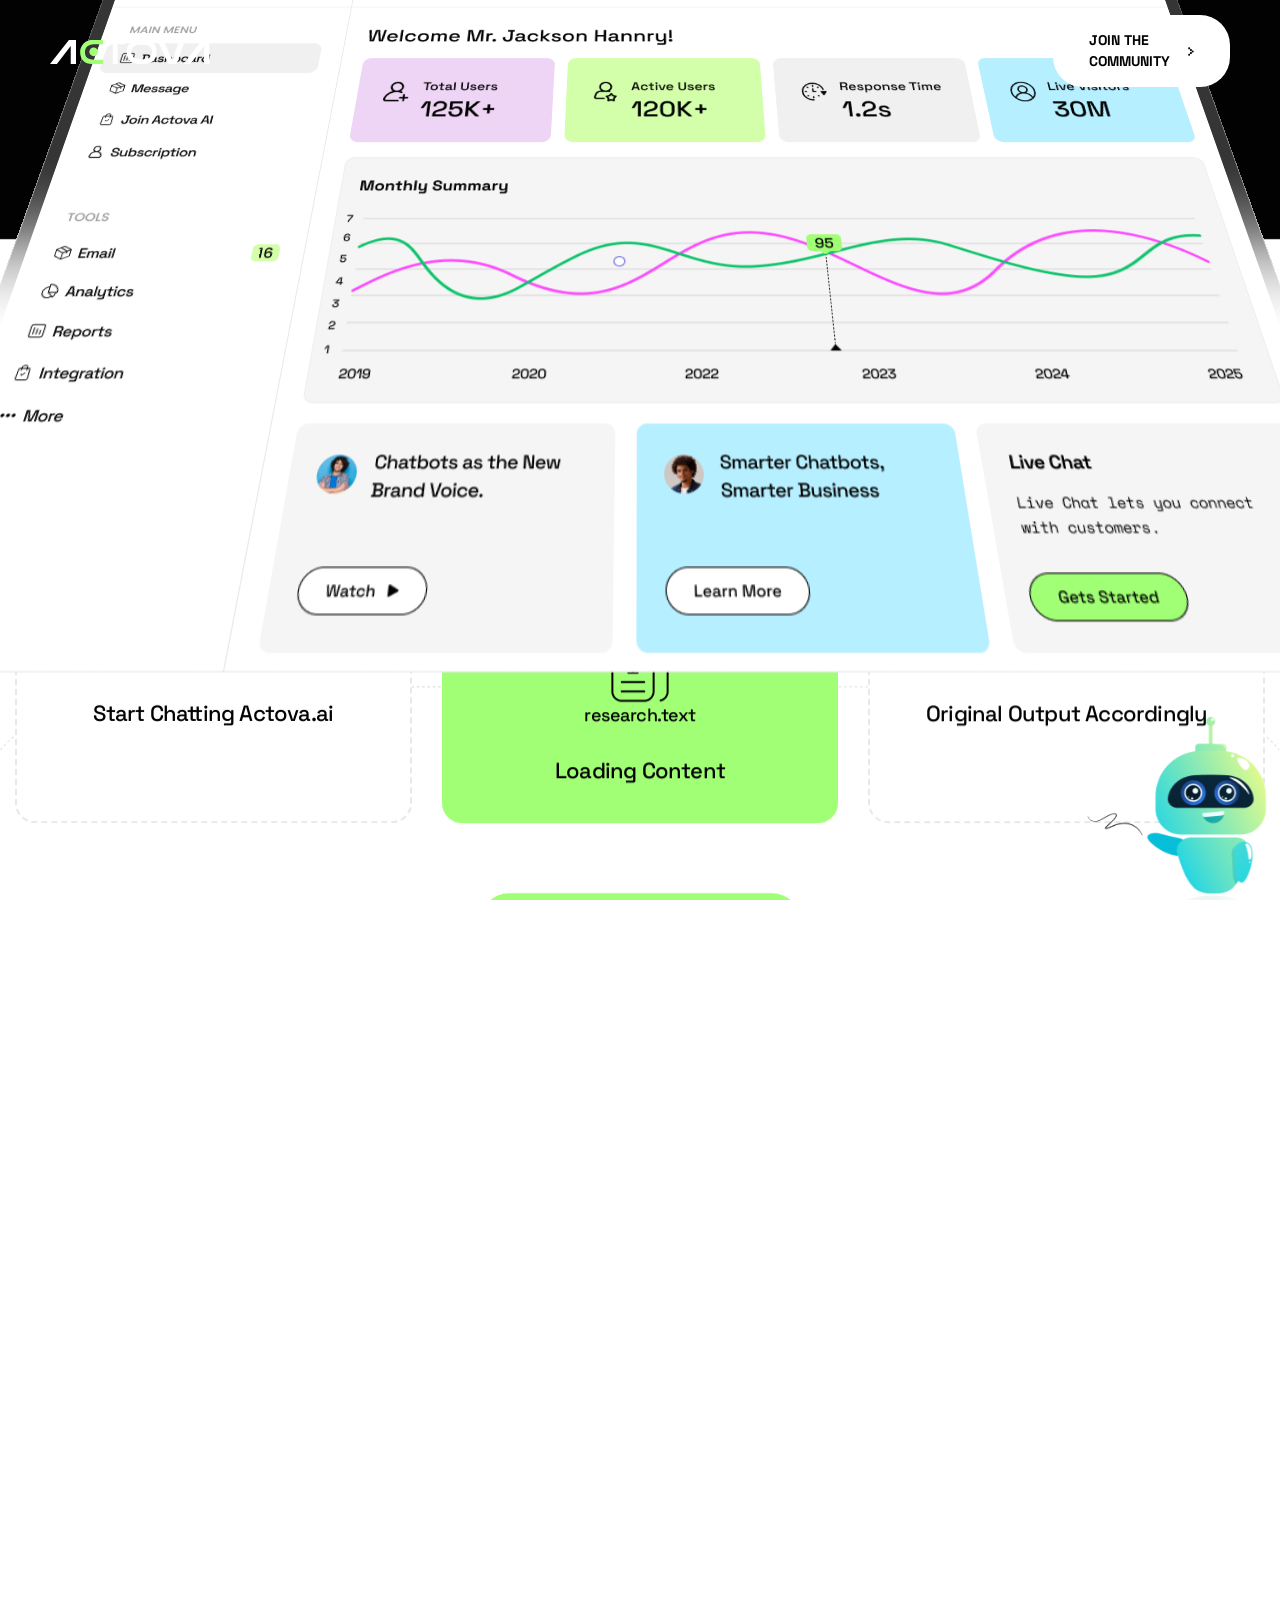
==== index.html @ 1a0d621f "initialize project structure with assets, vendor libraries, and core styling" ====
<!DOCTYPE html>
<html lang="en">

<head>
    <meta charset="UTF-8">
    <meta http-equiv="X-UA-Compatible" content="IE=edge">
    <meta name="viewport" content="width=device-width, initial-scale=1.0">
    <meta name="description" content="actova HTML5 Template">

    <!-- Site Title -->
    <title> Actova - AI Agency & Technology HTML Template </title>

    <!-- Site Favicon -->
    <link rel="shortcut icon" href="assets/images/logo/favicon.png" type="image/x-icon">

    <!-- All CSS Files -->
    <link rel="stylesheet" href="vendor/fontawesome/all.min.css">
    <link rel="stylesheet" href="vendor/bootstrap/bootstrap.min.css">
    <link rel="stylesheet" href="vendor/meanmenu/meanmenu.min.css">
    <link rel="stylesheet" href="vendor/swiper/swiper-bundle.min.css">
    <link rel="stylesheet" href="vendor/magnific-popup/magnific-popup.css">
    <link rel="stylesheet" href="assets/css/actova-cursor.css">
    <link rel="stylesheet" href="assets/css/spacing.css">
    <link rel="stylesheet" href="assets/css/main-style.css">
    <link rel="stylesheet" href="assets/css/style.css">


</head>

<body>



    <!-- Scroll to top -->
    <button id="scroll_top" class="scroll--top">
    <i class="fal fa-arrow-up"></i>
  </button>

    <!-- search start -->
    <div class="tp-search-form">
        <div class="tp-search-form-top d-flex align-items-center">
            <a href="index.html">
        <img src="assets/images/logo/logo.svg" alt="Logo">
      </a>
            <div class="tp-search-close">
                <svg width="16" height="16" viewBox="0 0 12 12" fill="none" xmlns="http://www.w3.org/2000/svg">
          <path d="M11 1L1 11" stroke="currentColor" stroke-width="1.5" stroke-linecap="round" stroke-linejoin="round">
          </path>
          <path d="M1 1L11 11" stroke="currentColor" stroke-width="1.5" stroke-linecap="round" stroke-linejoin="round">
          </path>
        </svg>
            </div>
        </div>
        <form action="#">
            <input type="search" placeholder="Search Anything..." name="s">
            <button type="submit" class="submit"><i class="fa-solid fa-magnifying-glass"></i></button>
        </form>
    </div>

    <!-- start offcanvas area  -->
    <div class="tp-offcanvas__area">
        <div class="tp-offcanvas__wrapper">
            <div class="tp-offcanvas__close">
                <button class="tp-offcanvas__close-btn tp-offcanvas-close-btn">
          <svg width="12" height="12" viewBox="0 0 12 12" fill="none" xmlns="http://www.w3.org/2000/svg">
            <path d="M11 1L1 11" stroke="currentColor" stroke-width="1.5" stroke-linecap="round"
              stroke-linejoin="round"></path>
            <path d="M1 1L11 11" stroke="currentColor" stroke-width="1.5" stroke-linecap="round"
              stroke-linejoin="round"></path>
          </svg>
        </button>
            </div>
            <div class="tp-offcanvas__content">
                <div class="tp-offcanvas__top mb-50 d-flex justify-content-between align-items-center">
                    <div class="tp-offcanvas__logo">
                        <a href="index.html">
              <img src="assets/images/logo/logo.svg" alt="logo">
            </a>
                    </div>
                </div>
                <div class="tp-main-menu-mobile d-xl-none">
                    <nav class="tp-main-menu-content">
                        <ul>
                            <li class="has-dropdown dropdown-opened">
                                <a href="index.html" class=""> Home </a>
                                <ul class="submenu tp-submenu">
                                    <li><a href="index.html"> Ai Agency </a></li>
                                    <li><a href="#"> Neural Networks </a></li>
                                    <li><a href="#"> Ai Startup </a></li>
                                    <li><a href="#"> Ai Solution </a></li>
                                    <li><a href="#"> Ai Chatbot </a></li>
                                    <li><a href="#"> Ai Events </a></li>
                                </ul>
                            </li>
                            <li><a href="#">About</a></li>
                            <li class="has-dropdown"><a href="service.html">Services</a>
                                <ul class="tp-submenu">
                                    <li class="has-dropdown">
                                        <a href="service.html">Service</a>
                                    </li>
                                    <li class="has-dropdown">
                                        <a href="#">Service Details</a>
                                    </li>
                                </ul>
                            </li>
                            <li class="has-dropdown"><a href="#">Pages</a>
                                <ul class="tp-submenu">
                                    <li class="has-dropdown">
                                        <a href="#">Blog</a>
                                    </li>
                                    <li class="has-dropdown">
                                        <a href="#">Blog Details</a>
                                    </li>
                                    <li class="has-dropdown">
                                        <a href="#">Team</a>
                                    </li>
                                    <li class="has-dropdown">
                                        <a href="#">Team Details</a>
                                    </li>
                                    <li class="has-dropdown">
                                        <a href="#">Projects</a>
                                    </li>
                                    <li class="has-dropdown">
                                        <a href="#">Projects Details</a>
                                    </li>
                                    <li class="has-dropdown">
                                        <a href="#">FAQ'S</a>
                                    </li>
                                </ul>
                            </li>
                            <li><a href="contact.html">Contact</a></li>
                        </ul>
                    </nav>
                </div>
                <div class="tp-mobile-menu-pos"></div>
            </div>
        </div>
    </div>
    <div class="body-overlay"></div>
    <!-- start offcanvas end  -->

    <!-- header-top-area-start -->
    <header>
        <div class="tp-header-top-area tp-header__style-5 tp-header__transparent">
            <div class="contianer-fluid">
                <div class="row align-items-center">
                    <div class="col-xl-2 col-lg-2 col-md-6 col-sm-6 col-6">
                        <div class="tp-main__logo">
                            <a href="index.html">
                <img src="assets/images/logo/logo.svg" alt="">
              </a>
                        </div>
                    </div>
                    <div class="col-xl-8 col-lg-10 d-none d-lg-block">
                        <div class="tp-main__menu d-flex justify-content-center">
                            <nav>
                                <ul>
                                    <li class="has-dropdown"><a href="index.html">Home</a>
                                        <div class="tp-submenu submenu has-homemenu">
                                            <div class="row gx-6 row-cols-1 row-cols-md-2 row-cols-lg-5 row-cols-xl-6">
                                                <div class="col homemenu">
                                                    <div class="homemenu-thumb mb-20">
                                                        <a href="index.html">
                              <img src="assets/images/menu/1.png" alt="">
                            </a>
                                                    </div>
                                                    <div class="homemenu-content text-center">
                                                        <h4 class="homemenu-title">
                                                            <a href="index.html"> Ai Agency </a>
                                                        </h4>
                                                    </div>
                                                </div>
                                                <div class="col homemenu">
                                                    <div class="homemenu-thumb mb-20">
                                                        <a href="#">
                              <img src="assets/images/menu/2.png" alt="">
                            </a>
                                                    </div>
                                                    <div class="homemenu-content text-center">
                                                        <h4 class="homemenu-title">
                                                            <a href="#"> Neural Networks </a>
                                                        </h4>
                                                    </div>
                                                </div>
                                                <div class="col homemenu">
                                                    <div class="homemenu-thumb mb-20">
                                                        <a href="#">
                              <img src="assets/images/menu/6.png" alt="">
                            </a>
                                                    </div>
                                                    <div class="homemenu-content text-center">
                                                        <h4 class="homemenu-title">
                                                            <a href="#"> Ai Events </a>
                                                        </h4>
                                                    </div>
                                                </div>
                                                <div class="col homemenu">
                                                    <div class="homemenu-thumb mb-20">
                                                        <a href="#">
                              <img src="assets/images/menu/3.png" alt="">
                            </a>
                                                    </div>
                                                    <div class="homemenu-content text-center">
                                                        <h4 class="homemenu-title">
                                                            <a href="#"> Ai Startup </a>
                                                        </h4>
                                                    </div>
                                                </div>
                                                <div class="col homemenu">
                                                    <div class="homemenu-thumb mb-20">
                                                        <a href="#">
                              <img src="assets/images/menu/4.png" alt="">
                            </a>
                                                    </div>
                                                    <div class="homemenu-content text-center">
                                                        <h4 class="homemenu-title">
                                                            <a href="#"> Ai Solution </a>
                                                        </h4>
                                                    </div>
                                                </div>
                                                <div class="col homemenu">
                                                    <div class="homemenu-thumb mb-20">
                                                        <a href="#">
                              <img src="assets/images/menu/5.png" alt="">
                            </a>
                                                    </div>
                                                    <div class="homemenu-content text-center">
                                                        <h4 class="homemenu-title">
                                                            <a href="#"> Ai Chatbot </a>
                                                        </h4>
                                                    </div>
                                                </div>
                                            </div>
                                        </div>
                                    </li>
                                    <li><a href="#">About</a></li>
                                    <li class="has-dropdown"><a href="service.html">Services</a>
                                        <ul class="tp-submenu">
                                            <li class="has-dropdown">
                                                <a href="service.html">Service</a>
                                            </li>
                                            <li class="has-dropdown">
                                                <a href="#">Service Details</a>
                                            </li>
                                        </ul>
                                    </li>
                                    <li class="has-dropdown"><a href="#">Pages</a>
                                        <ul class="tp-submenu">
                                            <li class="has-dropdown">
                                                <a href="#">Blog</a>
                                            </li>
                                            <li class="has-dropdown">
                                                <a href="#">Blog Details</a>
                                            </li>
                                            <li class="has-dropdown">
                                                <a href="#">Team</a>
                                            </li>
                                            <li class="has-dropdown">
                                                <a href="#">Team Details</a>
                                            </li>
                                            <li class="has-dropdown">
                                                <a href="#">Projects</a>
                                            </li>
                                            <li class="has-dropdown">
                                                <a href="#">Projects Details</a>
                                            </li>
                                            <li class="has-dropdown">
                                                <a href="#">FAQ'S</a>
                                            </li>
                                        </ul>
                                    </li>
                                    <li><a href="contact.html">Contact</a></li>
                                </ul>
                            </nav>
                        </div>
                    </div>
                    <div class="col-xl-2 col-lg-2 col-md-6 col-sm-6 col-6  d-none d-xl-block">
                        <div class="tp-header__right d-flex justify-content-end">
                            <div class="tp-header__action">
                                <ul>
                                    <li>
                                        <div class="tp-header-btn">
                                            <a href="contact.html" class="actova-btn-secondary">
                        Join the Community
                        <svg width="9" height="13" viewBox="0 0 9 13" xmlns="http://www.w3.org/2000/svg">
                          <path
                            d="M7.18965 4.93104C6.32449 4.93104 5.62069 5.63484 5.62069 6.5C5.62069 7.36516 6.32449 8.06896 7.18965 8.06896C8.05481 8.06896 8.75861 7.36516 8.75861 6.5C8.75861 5.63484 8.05481 4.93104 7.18965 4.93104ZM4.5 5.60346C5.36516 5.60346 6.06896 4.89965 6.06896 4.03449C6.06896 3.16933 5.36516 2.46553 4.5 2.46553C3.63484 2.46553 2.93103 3.16933 2.93103 4.03449C2.93103 4.89965 3.63484 5.60346 4.5 5.60346ZM1.81034 3.13793C2.6755 3.13793 3.3793 2.43412 3.3793 1.56896C3.3793 0.703803 2.6755 0 1.81034 0C0.945181 0 0.241379 0.703803 0.241379 1.56896C0.241379 2.43412 0.945181 3.13793 1.81034 3.13793ZM4.5 7.39654C3.63484 7.39654 2.93103 8.10035 2.93103 8.96551C2.93103 9.83067 3.63484 10.5345 4.5 10.5345C5.36516 10.5345 6.06896 9.83067 6.06896 8.96551C6.06896 8.10035 5.36516 7.39654 4.5 7.39654ZM1.81034 9.86207C0.945181 9.86207 0.241379 10.5659 0.241379 11.431C0.241379 12.2962 0.945181 13 1.81034 13C2.6755 13 3.3793 12.2962 3.3793 11.431C3.3793 10.5659 2.6755 9.86207 1.81034 9.86207Z" />
                        </svg>
                      </a>
                                        </div>
                                    </li>
                                </ul>
                            </div>
                        </div>
                    </div>
                    <div class="col-xl-2 col-lg-2 col-md-6 col-sm-6 col-6 d-lg-none">
                        <div class="tp-header__right d-flex justify-content-end">
                            <div class="tp-header__action">
                                <ul>
                                    <li>
                                        <button class="tp-header__burs-btn tp-offcanvas-open-btn">
                      <svg width="28" height="26" viewBox="0 0 28 26" fill="none" xmlns="http://www.w3.org/2000/svg">
                        <ellipse cx="2.39023" cy="2.39022" rx="2.39023" ry="2.39022" fill="white" />
                        <ellipse cx="13.9137" cy="2.39022" rx="2.39023" ry="2.39022" fill="white" fill-opacity="0.7" />
                        <ellipse cx="25.441" cy="2.39022" rx="2.39023" ry="2.39022" fill="white" fill-opacity="0.7" />
                        <ellipse cx="2.39023" cy="12.6339" rx="2.39023" ry="2.39022" fill="white" fill-opacity="0.7" />
                        <ellipse cx="13.9137" cy="12.6349" rx="2.39023" ry="2.39022" fill="white" />
                        <ellipse cx="25.441" cy="12.6349" rx="2.39023" ry="2.39022" fill="white" fill-opacity="0.7" />
                        <ellipse cx="2.39023" cy="23.0484" rx="2.39023" ry="2.39022" fill="white" fill-opacity="0.7" />
                        <ellipse cx="13.9996" cy="23.0484" rx="2.39023" ry="2.39022" fill="white" fill-opacity="0.7" />
                        <ellipse cx="25.609" cy="23.0484" rx="2.39023" ry="2.39022" fill="white" />
                      </svg>
                    </button>
                                    </li>
                                </ul>
                            </div>
                        </div>
                    </div>
                </div>
            </div>
        </div>
    </header>
    <!-- header-top-area-end -->

    <div id="smooth-wrapper">
        <div id="smooth-content">

            <!-- Hero area start -->
            <section class="tp-hero5-area">
                <div class="container">
                    <div class="tp-hero5-content">
                        <div class="subtitle"><span>New</span> Talk Smart. Grow Fast</div>
                        <h1 class="title elastic-anim"> Smarter Ai <br> <span> Chatbot </span> Solution </h1>
                        <form action="#">
                            <input type="text" name="search" placeholder="Enter Email Address">
                            <button type="submit" class="submit">Get’s Started
                <svg width="9" height="13" viewBox="0 0 9 13" xmlns="http://www.w3.org/2000/svg">
                  <path
                    d="M6.94827 4.93104C6.08311 4.93104 5.37931 5.63484 5.37931 6.5C5.37931 7.36516 6.08311 8.06896 6.94827 8.06896C7.81343 8.06896 8.51723 7.36516 8.51723 6.5C8.51723 5.63484 7.81343 4.93104 6.94827 4.93104ZM4.25862 5.60346C5.12378 5.60346 5.82758 4.89965 5.82758 4.03449C5.82758 3.16933 5.12378 2.46553 4.25862 2.46553C3.39346 2.46553 2.68965 3.16933 2.68965 4.03449C2.68965 4.89965 3.39346 5.60346 4.25862 5.60346ZM1.56896 3.13793C2.43412 3.13793 3.13793 2.43412 3.13793 1.56896C3.13793 0.703803 2.43412 0 1.56896 0C0.703803 0 0 0.703803 0 1.56896C0 2.43412 0.703803 3.13793 1.56896 3.13793ZM4.25862 7.39654C3.39346 7.39654 2.68965 8.10035 2.68965 8.96551C2.68965 9.83067 3.39346 10.5345 4.25862 10.5345C5.12378 10.5345 5.82758 9.83067 5.82758 8.96551C5.82758 8.10035 5.12378 7.39654 4.25862 7.39654ZM1.56896 9.86207C0.703803 9.86207 0 10.5659 0 11.431C0 12.2962 0.703803 13 1.56896 13C2.43412 13 3.13793 12.2962 3.13793 11.431C3.13793 10.5659 2.43412 9.86207 1.56896 9.86207Z" />
                </svg>
              </button>
                            <span class="mover-wrap">
                <span class="border-move"></span>
                            </span>
                        </form>
                        <ul>
                            <li> <span><i class="fal fa-check"></i></span> 14 days Free Trial</li>
                            <li> <span><i class="fal fa-check"></i></span> No credit card required</li>
                        </ul>
                    </div>
                    <div class="hero5-img">
                        <img src="assets/images/home-5/hero-bg.png" alt="Image">
                    </div>
                </div>
                <div class="hero5-bg">
                    <img src="assets/images/home-5/color-blur.svg" alt="">
                </div>
            </section>
            <!-- Hero area end -->


            <!-- Chat area -->
            <section class="tp-chat-area">
                <div class="container">
                    <div class="tp-chat-title-wrap">
                        <h2 class="sec-title-3 elastic-anim">
                            <span> Chat with Actova </span>
                        </h2>
                    </div>
                    <div class="tp-chat-list">
                        <div class="tp-chat-item">
                            <a href="#">
                <img src="assets/images/home-5/chat-icon.png" alt="Icon">
                <p class="text">actova.ai</p>
                <h3 class="title">Start Chatting Actova.ai</h3>
              </a>
                        </div>
                        <div class="tp-chat-item">
                            <a href="#" class="chatgpt-btn">
                <img src="assets/images/home-5/chat-icon-2.png" alt=""> Powered by ChatGPT 5.0 Intellegnce
                <span class="mover-wrap">
                  <span class="border-move"></span>
                </span>
              </a>
                            <div class="content">
                                <img src="assets/images/home-5/chat-icon-3.png" alt="Icon">
                                <p class="text">research.text</p>
                                <h3 class="title">Loading Content</h3>
                            </div>
                        </div>
                        <div class="tp-chat-item">
                            <a href="#">
                <img src="assets/images/home-5/chat-icon-4.png" alt="Icon">
                <p>actova.ai</p>
                <h3 class="title">Original Output Accordingly </h3>
              </a>
                        </div>
                    </div>
                    <div class="tp-chat-btn-wrap">
                        <a href="#" class="actova-btn-primary">Try Free – No Credit Card Needed!</a>
                    </div>
                </div>
                <img src="assets/images/home-5/chat-bot.png" alt="Chat Bot" class="chat-bot" data-speed="0.9">
                <svg viewBox="0 0 1922 193" fill="none" xmlns="http://www.w3.org/2000/svg" id="move_anim">
          <!-- Top path - left top to first rectangle end -->
          <path id="topPath" d="M0.824 2.168 
                C22.658 34.001 116.224 97.568 315.824 97.168 
                H703.824 C706.586 97.168 708.824 94.929 708.824 92.168 
                V57.168 C708.824 54.407 711.063 52.168 713.824 52.168 
                H743.824 C746.586 52.168 748.824 54.407 748.824 57.168 
                V92.168 C748.824 94.929 751.063 97.168 753.824 97.168 
                H1166.82" stroke="#E8E8E8" stroke-width="2" stroke-dasharray="4 4" fill="none" />

          <!-- Bottom path - also curves up from bottom -->
          <path id="bottomPath" d="M0.824 192.168 
                C22.658 160.335 116.224 96.768 315.824 97.168 
                H703.824 C706.586 97.168 708.824 94.929 708.824 92.168 
                V57.168 C708.824 54.407 711.063 52.168 713.824 52.168 
                H743.824 C746.586 52.168 748.824 54.407 748.824 57.168 
                V92.168 C748.824 94.929 751.063 97.168 753.824 97.168 
                H1166.82" stroke="#E8E8E8" stroke-width="2" stroke-dasharray="4 4" fill="none" />

          <!-- Common merge path - where both dots travel together -->
          <path id="mergePath" d="M1166.82 97.168 
                C1169.59 97.168 1171.82 99.407 1171.82 102.168 
                V137.168 H1206.82 C1209.59 137.168 1211.82 134.929 1211.82 132.168 
                V97.168 H1604.82" stroke="#E8E8E8" stroke-width="2" stroke-dasharray="4 4" fill="none" />

          <!-- Top right path -->
          <path id="topRightPath" d="M1604.82 97.168 C1679.82 98.668 1848.02 81.468 1920.82 0.668" stroke="#E8E8E8"
            stroke-width="2" stroke-dasharray="4 4" fill="none" />

          <!-- Bottom right path -->
          <path id="bottomRightPath" d="M1604.82 97.168 C1805.22 97.168 1898.99 160.501 1920.82 192.168"
            stroke="#E8E8E8" stroke-width="2" stroke-dasharray="4 4" fill="none" />

          <!-- Moving dots -->
          <circle id="dotTop" r="6" fill="#A1FF75" />
          <circle id="dotBottom" r="6" fill="#A1FF75" />
        </svg>
            </section>
            <!-- Chat area -->


            <!-- Text slider start -->
            <div class="tp--marquee-text-style-2 pb-110 pt-130">
                <div class="tp--marquee-text-area">
                    <div class="tp--marquee-text-inner inner-2" aria-hidden="true">
                        <div class="tp--marquee-text-2">Help desk</div>
                        <div class="tp--marquee-text-2">Voice generator</div>
                        <div class="tp--marquee-text-2">Landing page</div>
                        <div class="tp--marquee-text-2">SEO Content</div>
                        <div class="tp--marquee-text-2">Virtual assistant</div>
                        <div class="tp--marquee-text-2">Text.ai</div>
                        <div class="tp--marquee-text-2">Image generator</div>
                        <div class="tp--marquee-text-2">Voice generator</div>
                        <div class="tp--marquee-text-2">Landing page</div>
                        <div class="tp--marquee-text-2">SEO Content</div>
                        <div class="tp--marquee-text-2">Virtual assistant</div>
                        <div class="tp--marquee-text-2">Text.ai</div>
                    </div>
                </div>
            </div>
            <!-- Text slider end -->


            <!-- Feature section -->
            <div class="tp-feature5-area">
                <div class="tp-container-1715">
                    <div class="tp-feature5-top">
                        <div class="sub-title-3"><span>Features</span> Actova Powerful Analytics</div>
                        <h2 class="sec-title-2 elastic-anim">Value Proposition</h2>
                        <p>Actova chatbot helps businesses deliver instant answering customer questions to boosting sales & engagement.
                        </p>
                    </div>
                    <div class="tp-feature5-list">
                        <div class="tp-feature5-item" style="background-image: url(assets/images/home-5/feature-bg.png);">
                            <h2 class="title">Insightful Analytics</h2>
                            <p>Gain clear insights into customer interactions with real-time analytics — track performance, measure satisfaction.
                            </p>
                            <img src="assets/images/home-5/feature-1.png" alt="Image" class="img">
                            <img src="assets/images/home-5/feature-shape.png" alt="Image" class="shape-img">
                        </div>
                        <div class="tp-feature5-item" style="background-image: url(assets/images/home-5/feature-bg-2.png);">
                            <h2 class="title">AI Automation Support.</h2>
                            <p>Automate repetitive tasks and customer queries with AI-powered support — reducing response time, cutting costs, and customers support 24/7.</p>
                            <img src="assets/images/home-5/feature-2.png" alt="Image" class="img">
                        </div>
                    </div>
                    <div class="tp-feature5-list-2">
                        <div class="tp-feature5-item-2">
                            <img src="assets/images/home-5/feature-icon.png" alt="Icon">
                            <h3 class="title">Seamless Integrations</h3>
                            <p>Deliver instant assistance, with AI-powered automation that keeps your business available 24/7.</p>
                            <a href="#" class="actova-btn-primary">
                Learn More
                <svg width="9" height="13" viewBox="0 0 9 13" xmlns="http://www.w3.org/2000/svg">
                  <path
                    d="M7.18965 4.93104C6.32449 4.93104 5.62069 5.63484 5.62069 6.5C5.62069 7.36516 6.32449 8.06896 7.18965 8.06896C8.05481 8.06896 8.75861 7.36516 8.75861 6.5C8.75861 5.63484 8.05481 4.93104 7.18965 4.93104ZM4.5 5.60346C5.36516 5.60346 6.06896 4.89965 6.06896 4.03449C6.06896 3.16933 5.36516 2.46553 4.5 2.46553C3.63484 2.46553 2.93103 3.16933 2.93103 4.03449C2.93103 4.89965 3.63484 5.60346 4.5 5.60346ZM1.81034 3.13793C2.6755 3.13793 3.3793 2.43412 3.3793 1.56896C3.3793 0.703803 2.6755 0 1.81034 0C0.945181 0 0.241379 0.703803 0.241379 1.56896C0.241379 2.43412 0.945181 3.13793 1.81034 3.13793ZM4.5 7.39654C3.63484 7.39654 2.93103 8.10035 2.93103 8.96551C2.93103 9.83067 3.63484 10.5345 4.5 10.5345C5.36516 10.5345 6.06896 9.83067 6.06896 8.96551C6.06896 8.10035 5.36516 7.39654 4.5 7.39654ZM1.81034 9.86207C0.945181 9.86207 0.241379 10.5659 0.241379 11.431C0.241379 12.2962 0.945181 13 1.81034 13C2.6755 13 3.3793 12.2962 3.3793 11.431C3.3793 10.5659 2.6755 9.86207 1.81034 9.86207Z">
                  </path>
                </svg>
              </a>
                        </div>
                        <div class="tp-feature5-item-2">
                            <img src="assets/images/home-5/feature-icon2.png" alt="Icon">
                            <h3 class="title">Multilingual Support</h3>
                            <p>Break language barriers with AI-powered multilingual support — chat seamlessly in 50+ languages.</p>
                            <a href="#" class="actova-btn-primary">
                Learn More
                <svg width="9" height="13" viewBox="0 0 9 13" xmlns="http://www.w3.org/2000/svg">
                  <path
                    d="M7.18965 4.93104C6.32449 4.93104 5.62069 5.63484 5.62069 6.5C5.62069 7.36516 6.32449 8.06896 7.18965 8.06896C8.05481 8.06896 8.75861 7.36516 8.75861 6.5C8.75861 5.63484 8.05481 4.93104 7.18965 4.93104ZM4.5 5.60346C5.36516 5.60346 6.06896 4.89965 6.06896 4.03449C6.06896 3.16933 5.36516 2.46553 4.5 2.46553C3.63484 2.46553 2.93103 3.16933 2.93103 4.03449C2.93103 4.89965 3.63484 5.60346 4.5 5.60346ZM1.81034 3.13793C2.6755 3.13793 3.3793 2.43412 3.3793 1.56896C3.3793 0.703803 2.6755 0 1.81034 0C0.945181 0 0.241379 0.703803 0.241379 1.56896C0.241379 2.43412 0.945181 3.13793 1.81034 3.13793ZM4.5 7.39654C3.63484 7.39654 2.93103 8.10035 2.93103 8.96551C2.93103 9.83067 3.63484 10.5345 4.5 10.5345C5.36516 10.5345 6.06896 9.83067 6.06896 8.96551C6.06896 8.10035 5.36516 7.39654 4.5 7.39654ZM1.81034 9.86207C0.945181 9.86207 0.241379 10.5659 0.241379 11.431C0.241379 12.2962 0.945181 13 1.81034 13C2.6755 13 3.3793 12.2962 3.3793 11.431C3.3793 10.5659 2.6755 9.86207 1.81034 9.86207Z">
                  </path>
                </svg>
              </a>
                        </div>
                        <div class="tp-feature5-item-2">
                            <img src="assets/images/home-5/feature-icon3.png" alt="Icon">
                            <h3 class="title">24/7 Auto Support</h3>
                            <p>Deliver instant assistance, with AI-powered automation that keeps your business available 24/7.</p>
                            <a href="#" class="actova-btn-primary">
                Learn More
                <svg width="9" height="13" viewBox="0 0 9 13" xmlns="http://www.w3.org/2000/svg">
                  <path
                    d="M7.18965 4.93104C6.32449 4.93104 5.62069 5.63484 5.62069 6.5C5.62069 7.36516 6.32449 8.06896 7.18965 8.06896C8.05481 8.06896 8.75861 7.36516 8.75861 6.5C8.75861 5.63484 8.05481 4.93104 7.18965 4.93104ZM4.5 5.60346C5.36516 5.60346 6.06896 4.89965 6.06896 4.03449C6.06896 3.16933 5.36516 2.46553 4.5 2.46553C3.63484 2.46553 2.93103 3.16933 2.93103 4.03449C2.93103 4.89965 3.63484 5.60346 4.5 5.60346ZM1.81034 3.13793C2.6755 3.13793 3.3793 2.43412 3.3793 1.56896C3.3793 0.703803 2.6755 0 1.81034 0C0.945181 0 0.241379 0.703803 0.241379 1.56896C0.241379 2.43412 0.945181 3.13793 1.81034 3.13793ZM4.5 7.39654C3.63484 7.39654 2.93103 8.10035 2.93103 8.96551C2.93103 9.83067 3.63484 10.5345 4.5 10.5345C5.36516 10.5345 6.06896 9.83067 6.06896 8.96551C6.06896 8.10035 5.36516 7.39654 4.5 7.39654ZM1.81034 9.86207C0.945181 9.86207 0.241379 10.5659 0.241379 11.431C0.241379 12.2962 0.945181 13 1.81034 13C2.6755 13 3.3793 12.2962 3.3793 11.431C3.3793 10.5659 2.6755 9.86207 1.81034 9.86207Z">
                  </path>
                </svg>
              </a>
                        </div>
                    </div>
                </div>
            </div>
            <!-- Feature section -->


            <!-- Power area -->
            <section class="tp-power-area pt-120">
                <div class="container">
                    <div class="tp-power-title-wrap">
                        <h2 class="sub-title-3"><span>Actova</span> Actova AI Powered</h2>
                        <h2 class="sec-title-2 elastic-anim">Smarter Conversations. Faster Results.</h2>
                    </div>
                    <div class="tp-power-wrapper">
                        <div class="tp-power-img">
                            <img src="assets/images/home-5/power-db.png" alt="Image" class="db-img" data-speed="0.95">

                            <div class="img-wrapper">
                                <img src="assets/images/home-5/power-img.png" alt="Image" class="main-img">
                                <img src="assets/images/home-5/power-shape.png" alt="Image" class="shape-img">
                                <img src="assets/images/home-5/power-shape2.png" alt="Image" class="shape-img2" data-lag="0.05">
                                <img src="assets/images/home-5/power-text.png" alt="Image" class="shape-text">
                            </div>
                        </div>
                        <div class="tp-power-content">
                            <p class="text">“ We are a next-generation AI solutions company dedicated to helping businesses scale smarter. ”</p>
                            <p>We design AI-driven tools that reduce support costs, boost engagement, and unlock new growth opportunities. From startups to enterprises.</p>
                            <ul>
                                <li><span><i class="fal fa-check"></i></span> Custom AI Solutions</li>
                                <li><span><i class="fal fa-check"></i></span> Neural Intelligence at Core</li>
                                <li><span><i class="fal fa-check"></i></span> Human-Like Interaction</li>
                                <li><span><i class="fal fa-check"></i></span> Data-First Security</li>
                            </ul>
                            <a href="#" class="actova-btn-primary">
                Get’s Started
                <svg width="9" height="13" viewBox="0 0 9 13" xmlns="http://www.w3.org/2000/svg">
                  <path
                    d="M7.18965 4.93104C6.32449 4.93104 5.62069 5.63484 5.62069 6.5C5.62069 7.36516 6.32449 8.06896 7.18965 8.06896C8.05481 8.06896 8.75861 7.36516 8.75861 6.5C8.75861 5.63484 8.05481 4.93104 7.18965 4.93104ZM4.5 5.60346C5.36516 5.60346 6.06896 4.89965 6.06896 4.03449C6.06896 3.16933 5.36516 2.46553 4.5 2.46553C3.63484 2.46553 2.93103 3.16933 2.93103 4.03449C2.93103 4.89965 3.63484 5.60346 4.5 5.60346ZM1.81034 3.13793C2.6755 3.13793 3.3793 2.43412 3.3793 1.56896C3.3793 0.703803 2.6755 0 1.81034 0C0.945181 0 0.241379 0.703803 0.241379 1.56896C0.241379 2.43412 0.945181 3.13793 1.81034 3.13793ZM4.5 7.39654C3.63484 7.39654 2.93103 8.10035 2.93103 8.96551C2.93103 9.83067 3.63484 10.5345 4.5 10.5345C5.36516 10.5345 6.06896 9.83067 6.06896 8.96551C6.06896 8.10035 5.36516 7.39654 4.5 7.39654ZM1.81034 9.86207C0.945181 9.86207 0.241379 10.5659 0.241379 11.431C0.241379 12.2962 0.945181 13 1.81034 13C2.6755 13 3.3793 12.2962 3.3793 11.431C3.3793 10.5659 2.6755 9.86207 1.81034 9.86207Z">
                  </path>
                </svg>
              </a>
                        </div>
                    </div>
                    <div class="text-wrapper">
                        <p>Let’s Create Something Intelligent Together! <a href="#">Get’s Started Now
                <span class="icon">
                  <svg width="13" height="13" viewBox="0 0 13 13" xmlns="http://www.w3.org/2000/svg">
                    <path
                      d="M9.18948 4.93104C8.32432 4.93104 7.62052 5.63484 7.62052 6.5C7.62052 7.36516 8.32432 8.06896 9.18948 8.06896C10.0546 8.06896 10.7584 7.36516 10.7584 6.5C10.7584 5.63484 10.0546 4.93104 9.18948 4.93104ZM6.49983 5.60346C7.36499 5.60346 8.06879 4.89965 8.06879 4.03449C8.06879 3.16933 7.36499 2.46553 6.49983 2.46553C5.63467 2.46553 4.93087 3.16933 4.93087 4.03449C4.93087 4.89965 5.63467 5.60346 6.49983 5.60346ZM3.81017 3.13793C4.67533 3.13793 5.37914 2.43412 5.37914 1.56896C5.37914 0.703803 4.67533 0 3.81017 0C2.94501 0 2.24121 0.703803 2.24121 1.56896C2.24121 2.43412 2.94501 3.13793 3.81017 3.13793ZM6.49983 7.39654C5.63467 7.39654 4.93087 8.10035 4.93087 8.96551C4.93087 9.83067 5.63467 10.5345 6.49983 10.5345C7.36499 10.5345 8.06879 9.83067 8.06879 8.96551C8.06879 8.10035 7.36499 7.39654 6.49983 7.39654ZM3.81017 9.86207C2.94501 9.86207 2.24121 10.5659 2.24121 11.431C2.24121 12.2962 2.94501 13 3.81017 13C4.67533 13 5.37914 12.2962 5.37914 11.431C5.37914 10.5659 4.67533 9.86207 3.81017 9.86207Z">
                    </path>
                  </svg>
                </span>
              </a></p>
                    </div>
                </div>
            </section>
            <!-- Power area -->


            <!-- Testimonial area start -->
            <section class="tp-testimonial-area-3 esf tp-testimonial-area-5 pb-100">
                <div class="tp-testimonial-inner-3">
                    <div class="title-wrap">
                        <h2 class="sub-title-3"><span>Actova</span> Customer Stories</h2>
                        <h2 class="sec-title-2 elastic-anim">Voices of Our Users</h2>
                    </div>
                    <div class="tp-testimonial-wrapper">
                        <div class="swiper tp-testimonial5-active">
                            <div class="swiper-wrapper">
                                <div class="swiper-slide">
                                    <div class="tp-testimonial-slide-3">
                                        <div class="content">
                                            <div class="reason">Premium Chatbot</div>
                                            <p>The AI chatbot reduced our support <span>response time by 70%.</span> Customers get instant answers.
                                            </p>
                                        </div>
                                        <div class="author-wrap">
                                            <div class="author-img">
                                                <img src="assets/images/testimonial/test-auth-1.png" alt="Author Image">
                                            </div>
                                            <div class="author-info">
                                                <h4 class="name">Jason Roy</h4>
                                                <h4 class="designation">Director of Gentech</h4>
                                            </div>
                                        </div>
                                    </div>
                                </div>
                                <div class="swiper-slide">
                                    <div class="tp-testimonial-slide-3">
                                        <div class="content">
                                            <div class="reason">Flexible Chatting </div>
                                            <p>“Setup was effortless — <span>no coding needed.</span> We went live in less than a day.”</p>
                                        </div>
                                        <div class="author-wrap">
                                            <div class="author-img">
                                                <img src="assets/images/testimonial/test-auth-2.png" alt="Author Image">
                                            </div>
                                            <div class="author-info">
                                                <h4 class="name">Arjun Mehta</h4>
                                                <h4 class="designation">CTO, CredScope</h4>
                                            </div>
                                        </div>
                                    </div>
                                </div>
                                <div class="swiper-slide">
                                    <div class="tp-testimonial-slide-3">
                                        <div class="content">
                                            <div class="reason">Premium Chatbot</div>
                                            <p>“We integrated the chatbot with WhatsApp and it transformed our e-commerce store. Sales grew by
                                                <span>25% in just two months.”</span>
                                            </p>
                                        </div>
                                        <div class="author-wrap">
                                            <div class="author-img">
                                                <img src="assets/images/testimonial/test-auth-3.png" alt="Author Image">
                                            </div>
                                            <div class="author-info">
                                                <h4 class="name">Michael Zheng</h4>
                                                <h4 class="designation">Product Lead, Insight AI</h4>
                                            </div>
                                        </div>
                                    </div>
                                </div>
                                <div class="swiper-slide">
                                    <div class="tp-testimonial-slide-3">
                                        <div class="content">
                                            <div class="reason">Premium Chatbot</div>
                                            <p>“Our startup saved nearly <span>40% on support costs</span> after switching to this chatbot.”
                                            </p>
                                        </div>
                                        <div class="author-wrap">
                                            <div class="author-img">
                                                <img src="assets/images/testimonial/test-auth-4.png" alt="Author Image">
                                            </div>
                                            <div class="author-info">
                                                <h4 class="name">Jason Roy</h4>
                                                <h4 class="designation">Director of Gentech</h4>
                                            </div>
                                        </div>
                                    </div>
                                </div>
                            </div>

                            <div class="tp-testimonial-footer-3">
                                <div class="tp-testimonial-ratings">
                                    <div class="rating-logo">
                                        <img src="assets/images/testimonial/logo-2.png" alt="Brand Logo">
                                    </div>
                                    <div class="ratings">
                                        <a href="#"><img src="assets/images/testimonial/ratings.png" alt="Ratings"></a>
                                        <p>5.0 Rating, 24 Reviews</p>
                                    </div>
                                </div>
                                <div class="tp-testimonial-navigation">
                                    <div class="tp-tsm-prev">
                                        <svg width="12" height="16" viewBox="0 0 12 16" xmlns="http://www.w3.org/2000/svg">
                      <path
                        d="M2.68961 6.06897C3.75443 6.06897 4.62064 6.93519 4.62064 8C4.62064 9.06481 3.75443 9.93103 2.68961 9.93103C1.6248 9.93103 0.75858 9.06481 0.75858 8C0.75858 6.93519 1.6248 6.06897 2.68961 6.06897ZM5.99996 6.89656C4.93514 6.89656 4.06892 6.03034 4.06892 4.96553C4.06892 3.90072 4.93514 3.0345 5.99996 3.0345C7.06477 3.0345 7.93099 3.90072 7.93099 4.96553C7.93099 6.03034 7.06477 6.89656 5.99996 6.89656ZM9.3103 3.86206C8.24549 3.86206 7.37927 2.99584 7.37927 1.93103C7.37927 0.866219 8.24549 0 9.3103 0C10.3751 0 11.2413 0.866219 11.2413 1.93103C11.2413 2.99584 10.3751 3.86206 9.3103 3.86206ZM5.99996 9.10344C7.06477 9.10344 7.93099 9.96966 7.93099 11.0345C7.93099 12.0993 7.06477 12.9655 5.99996 12.9655C4.93514 12.9655 4.06892 12.0993 4.06892 11.0345C4.06892 9.96966 4.93514 9.10344 5.99996 9.10344ZM9.3103 12.1379C10.3751 12.1379 11.2413 13.0042 11.2413 14.069C11.2413 15.1338 10.3751 16 9.3103 16C8.24549 16 7.37927 15.1338 7.37927 14.069C7.37927 13.0041 8.24549 12.1379 9.3103 12.1379Z" />
                    </svg>
                                    </div>
                                    <div class="tp-tsm-next">
                                        <svg width="12" height="16" viewBox="0 0 12 16" xmlns="http://www.w3.org/2000/svg">
                      <path
                        d="M9.31039 6.06897C8.24557 6.06897 7.37936 6.93519 7.37936 8C7.37936 9.06481 8.24557 9.93103 9.31039 9.93103C10.3752 9.93103 11.2414 9.06481 11.2414 8C11.2414 6.93519 10.3752 6.06897 9.31039 6.06897ZM6.00004 6.89656C7.06486 6.89656 7.93107 6.03034 7.93107 4.96553C7.93107 3.90072 7.06486 3.0345 6.00004 3.0345C4.93523 3.0345 4.06901 3.90072 4.06901 4.96553C4.06901 6.03034 4.93523 6.89656 6.00004 6.89656ZM2.6897 3.86206C3.75451 3.86206 4.62073 2.99584 4.62073 1.93103C4.62073 0.866219 3.75451 0 2.6897 0C1.62489 0 0.758667 0.866219 0.758667 1.93103C0.758667 2.99584 1.62489 3.86206 2.6897 3.86206ZM6.00004 9.10344C4.93523 9.10344 4.06901 9.96966 4.06901 11.0345C4.06901 12.0993 4.93523 12.9655 6.00004 12.9655C7.06486 12.9655 7.93107 12.0993 7.93107 11.0345C7.93107 9.96966 7.06486 9.10344 6.00004 9.10344ZM2.6897 12.1379C1.62489 12.1379 0.758667 13.0042 0.758667 14.069C0.758667 15.1338 1.62489 16 2.6897 16C3.75451 16 4.62073 15.1338 4.62073 14.069C4.62073 13.0041 3.75451 12.1379 2.6897 12.1379Z" />
                    </svg>
                                    </div>
                                </div>
                            </div>
                        </div>
                    </div>
                </div>
            </section>
            <!-- Testimonial area end -->


            <!-- Price area start -->
            <section class="tp-price__area tp-price5-area pb-130">
                <div class="tp-price-outer pt-120">
                    <div class="container">
                        <div class="tp-price-titlebox text-center">
                            <h2 class="sec-title-2 elastic-anim">Flexible Plan</h2>
                            <p>Actova chatbot helps businesses deliver instant answering customer questions to boosting sales & engagement.
                            </p>
                        </div>

                        <div class="tp-price-wrapper">
                            <div class="tp-price-toggle-wrapper">
                                <div class="toggle-btn-wrap">
                                    <span>Monthly</span>
                                    <div class="tp-price-toggle-btn"></div>
                                    <span>Yearly Save 10%</span>
                                </div>
                            </div>

                            <div class="tp-price-table">
                                <div class="tp-price-list monthly active">
                                    <div class="tp-price-plan">
                                        <div class="tp-price-header">
                                            <p class="plan-name">Starter</p>
                                        </div>
                                        <p class="tp-price-desc">Perfect for freelancers, creators, and small teams.</p>
                                        <div class="price-btn-wrap">
                                            <div class="tp-price-amount"><span>$12</span> / per month</div>
                                            <a href="#" class="actova-btn-light">
                        Join Starter Plan
                        <svg width="9" height="13" viewBox="0 0 9 13" xmlns="http://www.w3.org/2000/svg">
                          <path
                            d="M7.18965 4.93104C6.32449 4.93104 5.62069 5.63484 5.62069 6.5C5.62069 7.36516 6.32449 8.06896 7.18965 8.06896C8.05481 8.06896 8.75861 7.36516 8.75861 6.5C8.75861 5.63484 8.05481 4.93104 7.18965 4.93104ZM4.5 5.60346C5.36516 5.60346 6.06896 4.89965 6.06896 4.03449C6.06896 3.16933 5.36516 2.46553 4.5 2.46553C3.63484 2.46553 2.93103 3.16933 2.93103 4.03449C2.93103 4.89965 3.63484 5.60346 4.5 5.60346ZM1.81034 3.13793C2.6755 3.13793 3.3793 2.43412 3.3793 1.56896C3.3793 0.703803 2.6755 0 1.81034 0C0.945181 0 0.241379 0.703803 0.241379 1.56896C0.241379 2.43412 0.945181 3.13793 1.81034 3.13793ZM4.5 7.39654C3.63484 7.39654 2.93103 8.10035 2.93103 8.96551C2.93103 9.83067 3.63484 10.5345 4.5 10.5345C5.36516 10.5345 6.06896 9.83067 6.06896 8.96551C6.06896 8.10035 5.36516 7.39654 4.5 7.39654ZM1.81034 9.86207C0.945181 9.86207 0.241379 10.5659 0.241379 11.431C0.241379 12.2962 0.945181 13 1.81034 13C2.6755 13 3.3793 12.2962 3.3793 11.431C3.3793 10.5659 2.6755 9.86207 1.81034 9.86207Z">
                          </path>
                        </svg>
                      </a>
                                        </div>
                                        <div class="tp-price-feature">
                                            <ul>
                                                <li>
                                                    <span class="icon">
                            <svg width="12" height="12" viewBox="0 0 12 12" fill="none"
                              xmlns="http://www.w3.org/2000/svg">
                              <mask id="mask0_2478_647" style="mask-type:alpha" maskUnits="userSpaceOnUse" x="0" y="0"
                                width="12" height="12">
                                <rect width="12" height="12" fill="#D9D9D9" />
                              </mask>
                              <g mask="url(#mask0_2478_657)">
                                <path
                                  d="M9.39174 2.82232L4.54294 7.67106L2.32065 5.44872C1.98596 5.11403 1.44322 5.11397 1.10848 5.44866C0.773736 5.7834 0.773736 6.32609 1.10848 6.66083L3.93682 9.48929C4.09755 9.65004 4.31556 9.74036 4.54288 9.74037H4.54294C4.77025 9.74037 4.98825 9.65003 5.14899 9.48935L10.6039 4.03455C10.9386 3.6998 10.9386 3.15712 10.6039 2.82237C10.2692 2.48763 9.72648 2.48757 9.39174 2.82232Z"
                                  fill="#020202" />
                              </g>
                            </svg>
                          </span> Access to Core AI Tools
                                                </li>
                                                <li>
                                                    <span class="icon">
                            <svg width="12" height="12" viewBox="0 0 12 12" fill="none"
                              xmlns="http://www.w3.org/2000/svg">
                              <mask id="mask0_2478_087" style="mask-type:alpha" maskUnits="userSpaceOnUse" x="0" y="0"
                                width="12" height="12">
                                <rect width="12" height="12" fill="#D9D9D9" />
                              </mask>
                              <g mask="url(#mask0_2478_887)">
                                <path
                                  d="M9.39174 2.82232L4.54294 7.67106L2.32065 5.44872C1.98596 5.11403 1.44322 5.11397 1.10848 5.44866C0.773736 5.7834 0.773736 6.32609 1.10848 6.66083L3.93682 9.48929C4.09755 9.65004 4.31556 9.74036 4.54288 9.74037H4.54294C4.77025 9.74037 4.98825 9.65003 5.14899 9.48935L10.6039 4.03455C10.9386 3.6998 10.9386 3.15712 10.6039 2.82237C10.2692 2.48763 9.72648 2.48757 9.39174 2.82232Z"
                                  fill="#020202" />
                              </g>
                            </svg>
                          </span> 5K AI Content Generations.
                                                </li>
                                                <li>
                                                    <span class="icon">
                            <svg width="12" height="12" viewBox="0 0 12 12" fill="none"
                              xmlns="http://www.w3.org/2000/svg">
                              <mask id="mask0_2475_687" style="mask-type:alpha" maskUnits="userSpaceOnUse" x="0" y="0"
                                width="12" height="12">
                                <rect width="12" height="12" fill="#D9D9D9" />
                              </mask>
                              <g mask="url(#mask0_2438_687)">
                                <path
                                  d="M9.39174 2.82232L4.54294 7.67106L2.32065 5.44872C1.98596 5.11403 1.44322 5.11397 1.10848 5.44866C0.773736 5.7834 0.773736 6.32609 1.10848 6.66083L3.93682 9.48929C4.09755 9.65004 4.31556 9.74036 4.54288 9.74037H4.54294C4.77025 9.74037 4.98825 9.65003 5.14899 9.48935L10.6039 4.03455C10.9386 3.6998 10.9386 3.15712 10.6039 2.82237C10.2692 2.48763 9.72648 2.48757 9.39174 2.82232Z"
                                  fill="#020202" />
                              </g>
                            </svg>
                          </span> 3 Team Members
                                                </li>
                                                <li class="disable">
                                                    <span class="icon">
                            <svg width="12" height="12" viewBox="0 0 12 12" fill="none"
                              xmlns="http://www.w3.org/2000/svg">
                              <mask id="mask0_2478_689" style="mask-type:alpha" maskUnits="userSpaceOnUse" x="0" y="0"
                                width="12" height="12">
                                <rect width="12" height="12" fill="#D9D9D9" />
                              </mask>
                              <g mask="url(#mask0_2478_688)">
                                <path
                                  d="M9.39174 2.82232L4.54294 7.67106L2.32065 5.44872C1.98596 5.11403 1.44322 5.11397 1.10848 5.44866C0.773736 5.7834 0.773736 6.32609 1.10848 6.66083L3.93682 9.48929C4.09755 9.65004 4.31556 9.74036 4.54288 9.74037H4.54294C4.77025 9.74037 4.98825 9.65003 5.14899 9.48935L10.6039 4.03455C10.9386 3.6998 10.9386 3.15712 10.6039 2.82237C10.2692 2.48763 9.72648 2.48757 9.39174 2.82232Z"
                                  fill="#020202" />
                              </g>
                            </svg>
                          </span> Standard Support
                                                </li>
                                            </ul>
                                        </div>
                                    </div>
                                    <div class="tp-price-plan popular">
                                        <div class="ribbon">
                                            <p>
                                                <svg width="14" height="18" viewBox="0 0 14 18" xmlns="http://www.w3.org/2000/svg">
                          <path
                            d="M1.2928 10.3513H5.6614L1.96636 17.0046C1.76098 17.3745 2.24428 17.739 2.54344 17.4399L12.9644 7.02326C13.194 6.79358 13.032 6.401 12.7073 6.4001L7.64374 6.3866L11.2247 1.01774C11.3863 0.775095 11.2126 0.450195 10.921 0.450195H5.86606C5.72764 0.450195 5.60128 0.528495 5.53954 0.652335L0.966097 9.82334C0.938344 9.87899 0.925271 9.94082 0.928117 10.0029C0.930963 10.0651 0.949635 10.1254 0.982362 10.1783C1.01509 10.2312 1.06078 10.2749 1.11511 10.3051C1.16944 10.3354 1.23061 10.3513 1.2928 10.3513Z" />
                        </svg> Most Popular
                                            </p>
                                        </div>
                                        <div class="tp-price-header">
                                            <p class="plan-name">Premium</p>
                                        </div>

                                        <div class="price-inner">
                                            <p class="tp-price-desc">Perfect for growing businesses, startups, and creators.</p>
                                            <div class="price-btn-wrap">
                                                <div class="tp-price-amount"><span>$39</span> / per month</div>
                                                <a href="#" class="actova-btn-primary">
                          Join Premium Plan
                          <svg width="9" height="13" viewBox="0 0 9 13" xmlns="http://www.w3.org/2000/svg">
                            <path
                              d="M7.18965 4.93104C6.32449 4.93104 5.62069 5.63484 5.62069 6.5C5.62069 7.36516 6.32449 8.06896 7.18965 8.06896C8.05481 8.06896 8.75861 7.36516 8.75861 6.5C8.75861 5.63484 8.05481 4.93104 7.18965 4.93104ZM4.5 5.60346C5.36516 5.60346 6.06896 4.89965 6.06896 4.03449C6.06896 3.16933 5.36516 2.46553 4.5 2.46553C3.63484 2.46553 2.93103 3.16933 2.93103 4.03449C2.93103 4.89965 3.63484 5.60346 4.5 5.60346ZM1.81034 3.13793C2.6755 3.13793 3.3793 2.43412 3.3793 1.56896C3.3793 0.703803 2.6755 0 1.81034 0C0.945181 0 0.241379 0.703803 0.241379 1.56896C0.241379 2.43412 0.945181 3.13793 1.81034 3.13793ZM4.5 7.39654C3.63484 7.39654 2.93103 8.10035 2.93103 8.96551C2.93103 9.83067 3.63484 10.5345 4.5 10.5345C5.36516 10.5345 6.06896 9.83067 6.06896 8.96551C6.06896 8.10035 5.36516 7.39654 4.5 7.39654ZM1.81034 9.86207C0.945181 9.86207 0.241379 10.5659 0.241379 11.431C0.241379 12.2962 0.945181 13 1.81034 13C2.6755 13 3.3793 12.2962 3.3793 11.431C3.3793 10.5659 2.6755 9.86207 1.81034 9.86207Z">
                            </path>
                          </svg>
                        </a>
                                            </div>
                                            <div class="tp-price-feature">
                                                <ul>
                                                    <li>
                                                        <span class="icon">
                              <svg width="12" height="12" viewBox="0 0 12 12" fill="none"
                                xmlns="http://www.w3.org/2000/svg">
                                <mask id="mask0_1478_687" style="mask-type:alpha" maskUnits="userSpaceOnUse" x="0" y="0"
                                  width="12" height="12">
                                  <rect width="12" height="12" fill="#D9D9D9" />
                                </mask>
                                <g mask="url(#mask0_1478_687)">
                                  <path
                                    d="M9.39174 2.82232L4.54294 7.67106L2.32065 5.44872C1.98596 5.11403 1.44322 5.11397 1.10848 5.44866C0.773736 5.7834 0.773736 6.32609 1.10848 6.66083L3.93682 9.48929C4.09755 9.65004 4.31556 9.74036 4.54288 9.74037H4.54294C4.77025 9.74037 4.98825 9.65003 5.14899 9.48935L10.6039 4.03455C10.9386 3.6998 10.9386 3.15712 10.6039 2.82237C10.2692 2.48763 9.72648 2.48757 9.39174 2.82232Z"
                                    fill="#020202" />
                                </g>
                              </svg>
                            </span> Everything in Starter
                                                    </li>
                                                    <li>
                                                        <span class="icon">
                              <svg width="12" height="12" viewBox="0 0 12 12" fill="none"
                                xmlns="http://www.w3.org/2000/svg">
                                <mask id="mask0_2478_637" style="mask-type:alpha" maskUnits="userSpaceOnUse" x="0" y="0"
                                  width="12" height="12">
                                  <rect width="12" height="12" fill="#D9D9D9" />
                                </mask>
                                <g mask="url(#mask0_2478_617)">
                                  <path
                                    d="M9.39174 2.82232L4.54294 7.67106L2.32065 5.44872C1.98596 5.11403 1.44322 5.11397 1.10848 5.44866C0.773736 5.7834 0.773736 6.32609 1.10848 6.66083L3.93682 9.48929C4.09755 9.65004 4.31556 9.74036 4.54288 9.74037H4.54294C4.77025 9.74037 4.98825 9.65003 5.14899 9.48935L10.6039 4.03455C10.9386 3.6998 10.9386 3.15712 10.6039 2.82237C10.2692 2.48763 9.72648 2.48757 9.39174 2.82232Z"
                                    fill="#020202" />
                                </g>
                              </svg>
                            </span> 50K AI Generations / month
                                                    </li>
                                                    <li>
                                                        <span class="icon">
                              <svg width="12" height="12" viewBox="0 0 12 12" fill="none"
                                xmlns="http://www.w3.org/2000/svg">
                                <mask id="mask0_2478_607" style="mask-type:alpha" maskUnits="userSpaceOnUse" x="0" y="0"
                                  width="12" height="12">
                                  <rect width="12" height="12" fill="#D9D9D9" />
                                </mask>
                                <g mask="url(#mask0_2078_687)">
                                  <path
                                    d="M9.39174 2.82232L4.54294 7.67106L2.32065 5.44872C1.98596 5.11403 1.44322 5.11397 1.10848 5.44866C0.773736 5.7834 0.773736 6.32609 1.10848 6.66083L3.93682 9.48929C4.09755 9.65004 4.31556 9.74036 4.54288 9.74037H4.54294C4.77025 9.74037 4.98825 9.65003 5.14899 9.48935L10.6039 4.03455C10.9386 3.6998 10.9386 3.15712 10.6039 2.82237C10.2692 2.48763 9.72648 2.48757 9.39174 2.82232Z"
                                    fill="#020202" />
                                </g>
                              </svg>
                            </span> Unlimited Projects
                                                    </li>
                                                    <li>
                                                        <span class="icon">
                              <svg width="12" height="12" viewBox="0 0 12 12" fill="none"
                                xmlns="http://www.w3.org/2000/svg">
                                <mask id="mask0_2478_2387" style="mask-type:alpha" maskUnits="userSpaceOnUse" x="0"
                                  y="0" width="12" height="12">
                                  <rect width="12" height="12" fill="#D9D9D9" />
                                </mask>
                                <g mask="url(#mask0_2478_2287)">
                                  <path
                                    d="M9.39174 2.82232L4.54294 7.67106L2.32065 5.44872C1.98596 5.11403 1.44322 5.11397 1.10848 5.44866C0.773736 5.7834 0.773736 6.32609 1.10848 6.66083L3.93682 9.48929C4.09755 9.65004 4.31556 9.74036 4.54288 9.74037H4.54294C4.77025 9.74037 4.98825 9.65003 5.14899 9.48935L10.6039 4.03455C10.9386 3.6998 10.9386 3.15712 10.6039 2.82237C10.2692 2.48763 9.72648 2.48757 9.39174 2.82232Z"
                                    fill="#020202" />
                                </g>
                              </svg>
                            </span> Advanced Analytics
                                                    </li>
                                                    <li>
                                                        <span class="icon">
                              <svg width="12" height="12" viewBox="0 0 12 12" fill="none"
                                xmlns="http://www.w3.org/2000/svg">
                                <mask id="mask0_3478_687" style="mask-type:alpha" maskUnits="userSpaceOnUse" x="0" y="0"
                                  width="12" height="12">
                                  <rect width="12" height="12" fill="#D9D9D9" />
                                </mask>
                                <g mask="url(#mask0_4478_687)">
                                  <path
                                    d="M9.39174 2.82232L4.54294 7.67106L2.32065 5.44872C1.98596 5.11403 1.44322 5.11397 1.10848 5.44866C0.773736 5.7834 0.773736 6.32609 1.10848 6.66083L3.93682 9.48929C4.09755 9.65004 4.31556 9.74036 4.54288 9.74037H4.54294C4.77025 9.74037 4.98825 9.65003 5.14899 9.48935L10.6039 4.03455C10.9386 3.6998 10.9386 3.15712 10.6039 2.82237C10.2692 2.48763 9.72648 2.48757 9.39174 2.82232Z"
                                    fill="#020202" />
                                </g>
                              </svg>
                            </span> Priority Email Support
                                                    </li>
                                                </ul>
                                            </div>
                                        </div>
                                    </div>
                                    <div class="tp-price-plan">
                                        <div class="tp-price-header">
                                            <p class="plan-name">Enterprise</p>
                                        </div>
                                        <p class="tp-price-desc">Built for large-scale organizations that need AI power.</p>
                                        <div class="price-btn-wrap">
                                            <div class="tp-price-amount"><span>$59</span> /per month</div>
                                            <a href="#" class="actova-btn-light">
                        Join Enterprise Plan
                        <svg width="9" height="13" viewBox="0 0 9 13" xmlns="http://www.w3.org/2000/svg">
                          <path
                            d="M7.18965 4.93104C6.32449 4.93104 5.62069 5.63484 5.62069 6.5C5.62069 7.36516 6.32449 8.06896 7.18965 8.06896C8.05481 8.06896 8.75861 7.36516 8.75861 6.5C8.75861 5.63484 8.05481 4.93104 7.18965 4.93104ZM4.5 5.60346C5.36516 5.60346 6.06896 4.89965 6.06896 4.03449C6.06896 3.16933 5.36516 2.46553 4.5 2.46553C3.63484 2.46553 2.93103 3.16933 2.93103 4.03449C2.93103 4.89965 3.63484 5.60346 4.5 5.60346ZM1.81034 3.13793C2.6755 3.13793 3.3793 2.43412 3.3793 1.56896C3.3793 0.703803 2.6755 0 1.81034 0C0.945181 0 0.241379 0.703803 0.241379 1.56896C0.241379 2.43412 0.945181 3.13793 1.81034 3.13793ZM4.5 7.39654C3.63484 7.39654 2.93103 8.10035 2.93103 8.96551C2.93103 9.83067 3.63484 10.5345 4.5 10.5345C5.36516 10.5345 6.06896 9.83067 6.06896 8.96551C6.06896 8.10035 5.36516 7.39654 4.5 7.39654ZM1.81034 9.86207C0.945181 9.86207 0.241379 10.5659 0.241379 11.431C0.241379 12.2962 0.945181 13 1.81034 13C2.6755 13 3.3793 12.2962 3.3793 11.431C3.3793 10.5659 2.6755 9.86207 1.81034 9.86207Z">
                          </path>
                        </svg>
                      </a>
                                        </div>
                                        <div class="tp-price-feature">
                                            <ul>
                                                <li>
                                                    <span class="icon">
                            <svg width="12" height="12" viewBox="0 0 12 12" fill="none"
                              xmlns="http://www.w3.org/2000/svg">
                              <mask id="mask0_2608_687" style="mask-type:alpha" maskUnits="userSpaceOnUse" x="0" y="0"
                                width="12" height="12">
                                <rect width="12" height="12" fill="#D9D9D9" />
                              </mask>
                              <g mask="url(#mask0_2578_687)">
                                <path
                                  d="M9.39174 2.82232L4.54294 7.67106L2.32065 5.44872C1.98596 5.11403 1.44322 5.11397 1.10848 5.44866C0.773736 5.7834 0.773736 6.32609 1.10848 6.66083L3.93682 9.48929C4.09755 9.65004 4.31556 9.74036 4.54288 9.74037H4.54294C4.77025 9.74037 4.98825 9.65003 5.14899 9.48935L10.6039 4.03455C10.9386 3.6998 10.9386 3.15712 10.6039 2.82237C10.2692 2.48763 9.72648 2.48757 9.39174 2.82232Z"
                                  fill="#020202" />
                              </g>
                            </svg>
                          </span> Unlimited Generations
                                                </li>
                                                <li>
                                                    <span class="icon">
                            <svg width="12" height="12" viewBox="0 0 12 12" fill="none"
                              xmlns="http://www.w3.org/2000/svg">
                              <mask id="mask0_2408_987" style="mask-type:alpha" maskUnits="userSpaceOnUse" x="0" y="0"
                                width="12" height="12">
                                <rect width="12" height="12" fill="#D9D9D9" />
                              </mask>
                              <g mask="url(#mask0_2478_887)">
                                <path
                                  d="M9.39174 2.82232L4.54294 7.67106L2.32065 5.44872C1.98596 5.11403 1.44322 5.11397 1.10848 5.44866C0.773736 5.7834 0.773736 6.32609 1.10848 6.66083L3.93682 9.48929C4.09755 9.65004 4.31556 9.74036 4.54288 9.74037H4.54294C4.77025 9.74037 4.98825 9.65003 5.14899 9.48935L10.6039 4.03455C10.9386 3.6998 10.9386 3.15712 10.6039 2.82237C10.2692 2.48763 9.72648 2.48757 9.39174 2.82232Z"
                                  fill="#020202" />
                              </g>
                            </svg>
                          </span> Dedicated Account Manager
                                                </li>
                                                <li>
                                                    <span class="icon">
                            <svg width="12" height="12" viewBox="0 0 12 12" fill="none"
                              xmlns="http://www.w3.org/2000/svg">
                              <mask id="mask0_24468_687" style="mask-type:alpha" maskUnits="userSpaceOnUse" x="0" y="0"
                                width="12" height="12">
                                <rect width="12" height="12" fill="#D9D9D9" />
                              </mask>
                              <g mask="url(#mask0_2488_687)">
                                <path
                                  d="M9.39174 2.82232L4.54294 7.67106L2.32065 5.44872C1.98596 5.11403 1.44322 5.11397 1.10848 5.44866C0.773736 5.7834 0.773736 6.32609 1.10848 6.66083L3.93682 9.48929C4.09755 9.65004 4.31556 9.74036 4.54288 9.74037H4.54294C4.77025 9.74037 4.98825 9.65003 5.14899 9.48935L10.6039 4.03455C10.9386 3.6998 10.9386 3.15712 10.6039 2.82237C10.2692 2.48763 9.72648 2.48757 9.39174 2.82232Z"
                                  fill="#020202" />
                              </g>
                            </svg>
                          </span> SLA & Enterprise-Grade Security
                                                </li>
                                                <li class="disable">
                                                    <span class="icon">
                            <svg width="12" height="12" viewBox="0 0 12 12" fill="none"
                              xmlns="http://www.w3.org/2000/svg">
                              <mask id="mask0_2378_687" style="mask-type:alpha" maskUnits="userSpaceOnUse" x="0" y="0"
                                width="12" height="12">
                                <rect width="12" height="12" fill="#D9D9D9" />
                              </mask>
                              <g mask="url(#mask0_2278_687)">
                                <path
                                  d="M9.39174 2.82232L4.54294 7.67106L2.32065 5.44872C1.98596 5.11403 1.44322 5.11397 1.10848 5.44866C0.773736 5.7834 0.773736 6.32609 1.10848 6.66083L3.93682 9.48929C4.09755 9.65004 4.31556 9.74036 4.54288 9.74037H4.54294C4.77025 9.74037 4.98825 9.65003 5.14899 9.48935L10.6039 4.03455C10.9386 3.6998 10.9386 3.15712 10.6039 2.82237C10.2692 2.48763 9.72648 2.48757 9.39174 2.82232Z"
                                  fill="#020202" />
                              </g>
                            </svg>
                          </span> Custom Integrations
                                                </li>
                                            </ul>
                                        </div>
                                    </div>
                                </div>
                                <div class="tp-price-list annual">
                                    <div class="tp-price-plan">
                                        <div class="tp-price-header">
                                            <p class="plan-name">Starter</p>
                                        </div>
                                        <p class="tp-price-desc">Perfect for freelancers, creators, and small teams.</p>
                                        <div class="price-btn-wrap">
                                            <div class="tp-price-amount"><span>$119</span> / per year</div>
                                            <a href="#" class="actova-btn-light">
                        Join Starter Plan
                        <svg width="9" height="13" viewBox="0 0 9 13" xmlns="http://www.w3.org/2000/svg">
                          <path
                            d="M7.18965 4.93104C6.32449 4.93104 5.62069 5.63484 5.62069 6.5C5.62069 7.36516 6.32449 8.06896 7.18965 8.06896C8.05481 8.06896 8.75861 7.36516 8.75861 6.5C8.75861 5.63484 8.05481 4.93104 7.18965 4.93104ZM4.5 5.60346C5.36516 5.60346 6.06896 4.89965 6.06896 4.03449C6.06896 3.16933 5.36516 2.46553 4.5 2.46553C3.63484 2.46553 2.93103 3.16933 2.93103 4.03449C2.93103 4.89965 3.63484 5.60346 4.5 5.60346ZM1.81034 3.13793C2.6755 3.13793 3.3793 2.43412 3.3793 1.56896C3.3793 0.703803 2.6755 0 1.81034 0C0.945181 0 0.241379 0.703803 0.241379 1.56896C0.241379 2.43412 0.945181 3.13793 1.81034 3.13793ZM4.5 7.39654C3.63484 7.39654 2.93103 8.10035 2.93103 8.96551C2.93103 9.83067 3.63484 10.5345 4.5 10.5345C5.36516 10.5345 6.06896 9.83067 6.06896 8.96551C6.06896 8.10035 5.36516 7.39654 4.5 7.39654ZM1.81034 9.86207C0.945181 9.86207 0.241379 10.5659 0.241379 11.431C0.241379 12.2962 0.945181 13 1.81034 13C2.6755 13 3.3793 12.2962 3.3793 11.431C3.3793 10.5659 2.6755 9.86207 1.81034 9.86207Z">
                          </path>
                        </svg>
                      </a>
                                        </div>
                                        <div class="tp-price-feature">
                                            <ul>
                                                <li>
                                                    <span class="icon">
                            <svg width="11" height="8" viewBox="0 0 11 8" fill="none"
                              xmlns="http://www.w3.org/2000/svg">
                              <path
                                d="M9.39174 0.822318L4.54294 5.67106L2.32065 3.44872C1.98596 3.11403 1.44322 3.11397 1.10848 3.44866C0.773736 3.7834 0.773736 4.32609 1.10848 4.66083L3.93682 7.48929C4.09755 7.65004 4.31556 7.74036 4.54288 7.74037H4.54294C4.77025 7.74037 4.98825 7.65003 5.14899 7.48935L10.6039 2.03455C10.9386 1.6998 10.9386 1.15712 10.6039 0.822375C10.2692 0.487632 9.72648 0.487575 9.39174 0.822318Z"
                                fill="#020202" />
                            </svg>
                          </span> Access to Core AI Tools
                                                </li>
                                                <li>
                                                    <span class="icon">
                            <svg width="11" height="8" viewBox="0 0 11 8" fill="none"
                              xmlns="http://www.w3.org/2000/svg">
                              <path
                                d="M9.39174 0.822318L4.54294 5.67106L2.32065 3.44872C1.98596 3.11403 1.44322 3.11397 1.10848 3.44866C0.773736 3.7834 0.773736 4.32609 1.10848 4.66083L3.93682 7.48929C4.09755 7.65004 4.31556 7.74036 4.54288 7.74037H4.54294C4.77025 7.74037 4.98825 7.65003 5.14899 7.48935L10.6039 2.03455C10.9386 1.6998 10.9386 1.15712 10.6039 0.822375C10.2692 0.487632 9.72648 0.487575 9.39174 0.822318Z"
                                fill="#020202" />
                            </svg>
                          </span> 5K AI Content Generations.
                                                </li>
                                                <li>
                                                    <span class="icon">
                            <svg width="11" height="8" viewBox="0 0 11 8" fill="none"
                              xmlns="http://www.w3.org/2000/svg">
                              <path
                                d="M9.39174 0.822318L4.54294 5.67106L2.32065 3.44872C1.98596 3.11403 1.44322 3.11397 1.10848 3.44866C0.773736 3.7834 0.773736 4.32609 1.10848 4.66083L3.93682 7.48929C4.09755 7.65004 4.31556 7.74036 4.54288 7.74037H4.54294C4.77025 7.74037 4.98825 7.65003 5.14899 7.48935L10.6039 2.03455C10.9386 1.6998 10.9386 1.15712 10.6039 0.822375C10.2692 0.487632 9.72648 0.487575 9.39174 0.822318Z"
                                fill="#020202" />
                            </svg>
                          </span> 3 Team Members
                                                </li>
                                                <li class="disable">
                                                    <span class="icon">
                            <svg width="11" height="8" viewBox="0 0 11 8" fill="none"
                              xmlns="http://www.w3.org/2000/svg">
                              <path
                                d="M9.39174 0.822318L4.54294 5.67106L2.32065 3.44872C1.98596 3.11403 1.44322 3.11397 1.10848 3.44866C0.773736 3.7834 0.773736 4.32609 1.10848 4.66083L3.93682 7.48929C4.09755 7.65004 4.31556 7.74036 4.54288 7.74037H4.54294C4.77025 7.74037 4.98825 7.65003 5.14899 7.48935L10.6039 2.03455C10.9386 1.6998 10.9386 1.15712 10.6039 0.822375C10.2692 0.487632 9.72648 0.487575 9.39174 0.822318Z"
                                fill="#020202" />
                            </svg>
                          </span> Standard Support
                                                </li>
                                            </ul>
                                        </div>
                                    </div>
                                    <div class="tp-price-plan popular">
                                        <div class="ribbon">
                                            <p>
                                                <svg width="14" height="18" viewBox="0 0 14 18" xmlns="http://www.w3.org/2000/svg">
                          <path
                            d="M1.2928 10.3513H5.6614L1.96636 17.0046C1.76098 17.3745 2.24428 17.739 2.54344 17.4399L12.9644 7.02326C13.194 6.79358 13.032 6.401 12.7073 6.4001L7.64374 6.3866L11.2247 1.01774C11.3863 0.775095 11.2126 0.450195 10.921 0.450195H5.86606C5.72764 0.450195 5.60128 0.528495 5.53954 0.652335L0.966097 9.82334C0.938344 9.87899 0.925271 9.94082 0.928117 10.0029C0.930963 10.0651 0.949635 10.1254 0.982362 10.1783C1.01509 10.2312 1.06078 10.2749 1.11511 10.3051C1.16944 10.3354 1.23061 10.3513 1.2928 10.3513Z" />
                        </svg> Most Popular
                                            </p>
                                        </div>
                                        <div class="tp-price-header">
                                            <p class="plan-name">Premium</p>
                                        </div>

                                        <div class="price-inner">
                                            <p class="tp-price-desc">Perfect for growing businesses, startups, and creators.</p>
                                            <div class="price-btn-wrap">
                                                <div class="tp-price-amount"><span>$339</span> / per year</div>
                                                <a href="#" class="actova-btn-primary">
                          Join Premium Plan
                          <svg width="9" height="13" viewBox="0 0 9 13" xmlns="http://www.w3.org/2000/svg">
                            <path
                              d="M7.18965 4.93104C6.32449 4.93104 5.62069 5.63484 5.62069 6.5C5.62069 7.36516 6.32449 8.06896 7.18965 8.06896C8.05481 8.06896 8.75861 7.36516 8.75861 6.5C8.75861 5.63484 8.05481 4.93104 7.18965 4.93104ZM4.5 5.60346C5.36516 5.60346 6.06896 4.89965 6.06896 4.03449C6.06896 3.16933 5.36516 2.46553 4.5 2.46553C3.63484 2.46553 2.93103 3.16933 2.93103 4.03449C2.93103 4.89965 3.63484 5.60346 4.5 5.60346ZM1.81034 3.13793C2.6755 3.13793 3.3793 2.43412 3.3793 1.56896C3.3793 0.703803 2.6755 0 1.81034 0C0.945181 0 0.241379 0.703803 0.241379 1.56896C0.241379 2.43412 0.945181 3.13793 1.81034 3.13793ZM4.5 7.39654C3.63484 7.39654 2.93103 8.10035 2.93103 8.96551C2.93103 9.83067 3.63484 10.5345 4.5 10.5345C5.36516 10.5345 6.06896 9.83067 6.06896 8.96551C6.06896 8.10035 5.36516 7.39654 4.5 7.39654ZM1.81034 9.86207C0.945181 9.86207 0.241379 10.5659 0.241379 11.431C0.241379 12.2962 0.945181 13 1.81034 13C2.6755 13 3.3793 12.2962 3.3793 11.431C3.3793 10.5659 2.6755 9.86207 1.81034 9.86207Z">
                            </path>
                          </svg>
                        </a>
                                            </div>
                                            <div class="tp-price-feature">
                                                <ul>
                                                    <li>
                                                        <span class="icon">
                              <svg width="12" height="12" viewBox="0 0 12 12" fill="none"
                                xmlns="http://www.w3.org/2000/svg">
                                <mask id="mask0_2678_087" style="mask-type:alpha" maskUnits="userSpaceOnUse" x="0" y="0"
                                  width="12" height="12">
                                  <rect width="12" height="12" fill="#D9D9D9" />
                                </mask>
                                <g mask="url(#mask0_2476_687)">
                                  <path
                                    d="M9.39174 2.82232L4.54294 7.67106L2.32065 5.44872C1.98596 5.11403 1.44322 5.11397 1.10848 5.44866C0.773736 5.7834 0.773736 6.32609 1.10848 6.66083L3.93682 9.48929C4.09755 9.65004 4.31556 9.74036 4.54288 9.74037H4.54294C4.77025 9.74037 4.98825 9.65003 5.14899 9.48935L10.6039 4.03455C10.9386 3.6998 10.9386 3.15712 10.6039 2.82237C10.2692 2.48763 9.72648 2.48757 9.39174 2.82232Z"
                                    fill="#020202" />
                                </g>
                              </svg>
                            </span> Everything in Starter
                                                    </li>
                                                    <li>
                                                        <span class="icon">
                              <svg width="12" height="12" viewBox="0 0 12 12" fill="none"
                                xmlns="http://www.w3.org/2000/svg">
                                <mask id="mask0_2478_684" style="mask-type:alpha" maskUnits="userSpaceOnUse" x="0" y="0"
                                  width="12" height="12">
                                  <rect width="12" height="12" fill="#D9D9D9" />
                                </mask>
                                <g mask="url(#mask0_24686_687)">
                                  <path
                                    d="M9.39174 2.82232L4.54294 7.67106L2.32065 5.44872C1.98596 5.11403 1.44322 5.11397 1.10848 5.44866C0.773736 5.7834 0.773736 6.32609 1.10848 6.66083L3.93682 9.48929C4.09755 9.65004 4.31556 9.74036 4.54288 9.74037H4.54294C4.77025 9.74037 4.98825 9.65003 5.14899 9.48935L10.6039 4.03455C10.9386 3.6998 10.9386 3.15712 10.6039 2.82237C10.2692 2.48763 9.72648 2.48757 9.39174 2.82232Z"
                                    fill="#020202" />
                                </g>
                              </svg>
                            </span> 50K AI Generations / month
                                                    </li>
                                                    <li>
                                                        <span class="icon">
                              <svg width="12" height="12" viewBox="0 0 12 12" fill="none"
                                xmlns="http://www.w3.org/2000/svg">
                                <mask id="mask0_2478_2827" style="mask-type:alpha" maskUnits="userSpaceOnUse" x="0"
                                  y="0" width="12" height="12">
                                  <rect width="12" height="12" fill="#D9D9D9" />
                                </mask>
                                <g mask="url(#mask0_2278_687)">
                                  <path
                                    d="M9.39174 2.82232L4.54294 7.67106L2.32065 5.44872C1.98596 5.11403 1.44322 5.11397 1.10848 5.44866C0.773736 5.7834 0.773736 6.32609 1.10848 6.66083L3.93682 9.48929C4.09755 9.65004 4.31556 9.74036 4.54288 9.74037H4.54294C4.77025 9.74037 4.98825 9.65003 5.14899 9.48935L10.6039 4.03455C10.9386 3.6998 10.9386 3.15712 10.6039 2.82237C10.2692 2.48763 9.72648 2.48757 9.39174 2.82232Z"
                                    fill="#020202" />
                                </g>
                              </svg>
                            </span> Unlimited Projects
                                                    </li>
                                                    <li>
                                                        <span class="icon">
                              <svg width="12" height="12" viewBox="0 0 12 12" fill="none"
                                xmlns="http://www.w3.org/2000/svg">
                                <mask id="mask0_2408_687" style="mask-type:alpha" maskUnits="userSpaceOnUse" x="0" y="0"
                                  width="12" height="12">
                                  <rect width="12" height="12" fill="#D9D9D9" />
                                </mask>
                                <g mask="url(#mask0_2470_687)">
                                  <path
                                    d="M9.39174 2.82232L4.54294 7.67106L2.32065 5.44872C1.98596 5.11403 1.44322 5.11397 1.10848 5.44866C0.773736 5.7834 0.773736 6.32609 1.10848 6.66083L3.93682 9.48929C4.09755 9.65004 4.31556 9.74036 4.54288 9.74037H4.54294C4.77025 9.74037 4.98825 9.65003 5.14899 9.48935L10.6039 4.03455C10.9386 3.6998 10.9386 3.15712 10.6039 2.82237C10.2692 2.48763 9.72648 2.48757 9.39174 2.82232Z"
                                    fill="#020202" />
                                </g>
                              </svg>
                            </span> Advanced Analytics
                                                    </li>
                                                    <li>
                                                        <span class="icon">
                              <svg width="12" height="12" viewBox="0 0 12 12" fill="none"
                                xmlns="http://www.w3.org/2000/svg">
                                <mask id="mask0_24268_687" style="mask-type:alpha" maskUnits="userSpaceOnUse" x="0"
                                  y="0" width="12" height="12">
                                  <rect width="12" height="12" fill="#D9D9D9" />
                                </mask>
                                <g mask="url(#mask0_2408_687)">
                                  <path
                                    d="M9.39174 2.82232L4.54294 7.67106L2.32065 5.44872C1.98596 5.11403 1.44322 5.11397 1.10848 5.44866C0.773736 5.7834 0.773736 6.32609 1.10848 6.66083L3.93682 9.48929C4.09755 9.65004 4.31556 9.74036 4.54288 9.74037H4.54294C4.77025 9.74037 4.98825 9.65003 5.14899 9.48935L10.6039 4.03455C10.9386 3.6998 10.9386 3.15712 10.6039 2.82237C10.2692 2.48763 9.72648 2.48757 9.39174 2.82232Z"
                                    fill="#020202" />
                                </g>
                              </svg>
                            </span> Priority Email Support
                                                    </li>
                                                </ul>
                                            </div>
                                        </div>
                                    </div>
                                    <div class="tp-price-plan">
                                        <div class="tp-price-header">
                                            <p class="plan-name">Enterprise</p>
                                        </div>
                                        <p class="tp-price-desc">Built for large-scale organizations that need AI power.</p>
                                        <div class="price-btn-wrap">
                                            <div class="tp-price-amount"><span>$899</span> / per year</div>
                                            <a href="#" class="actova-btn-light">
                        Join Enterprise Plan
                        <svg width="9" height="13" viewBox="0 0 9 13" xmlns="http://www.w3.org/2000/svg">
                          <path
                            d="M7.18965 4.93104C6.32449 4.93104 5.62069 5.63484 5.62069 6.5C5.62069 7.36516 6.32449 8.06896 7.18965 8.06896C8.05481 8.06896 8.75861 7.36516 8.75861 6.5C8.75861 5.63484 8.05481 4.93104 7.18965 4.93104ZM4.5 5.60346C5.36516 5.60346 6.06896 4.89965 6.06896 4.03449C6.06896 3.16933 5.36516 2.46553 4.5 2.46553C3.63484 2.46553 2.93103 3.16933 2.93103 4.03449C2.93103 4.89965 3.63484 5.60346 4.5 5.60346ZM1.81034 3.13793C2.6755 3.13793 3.3793 2.43412 3.3793 1.56896C3.3793 0.703803 2.6755 0 1.81034 0C0.945181 0 0.241379 0.703803 0.241379 1.56896C0.241379 2.43412 0.945181 3.13793 1.81034 3.13793ZM4.5 7.39654C3.63484 7.39654 2.93103 8.10035 2.93103 8.96551C2.93103 9.83067 3.63484 10.5345 4.5 10.5345C5.36516 10.5345 6.06896 9.83067 6.06896 8.96551C6.06896 8.10035 5.36516 7.39654 4.5 7.39654ZM1.81034 9.86207C0.945181 9.86207 0.241379 10.5659 0.241379 11.431C0.241379 12.2962 0.945181 13 1.81034 13C2.6755 13 3.3793 12.2962 3.3793 11.431C3.3793 10.5659 2.6755 9.86207 1.81034 9.86207Z">
                          </path>
                        </svg>
                      </a>
                                        </div>
                                        <div class="tp-price-feature">
                                            <ul>
                                                <li>
                                                    <span class="icon">
                            <svg width="11" height="8" viewBox="0 0 11 8" fill="none"
                              xmlns="http://www.w3.org/2000/svg">
                              <path
                                d="M9.39174 0.822318L4.54294 5.67106L2.32065 3.44872C1.98596 3.11403 1.44322 3.11397 1.10848 3.44866C0.773736 3.7834 0.773736 4.32609 1.10848 4.66083L3.93682 7.48929C4.09755 7.65004 4.31556 7.74036 4.54288 7.74037H4.54294C4.77025 7.74037 4.98825 7.65003 5.14899 7.48935L10.6039 2.03455C10.9386 1.6998 10.9386 1.15712 10.6039 0.822375C10.2692 0.487632 9.72648 0.487575 9.39174 0.822318Z"
                                fill="#020202" />
                            </svg>
                          </span> Unlimited Generations
                                                </li>
                                                <li>
                                                    <span class="icon">
                            <svg width="11" height="8" viewBox="0 0 11 8" fill="none"
                              xmlns="http://www.w3.org/2000/svg">
                              <path
                                d="M9.39174 0.822318L4.54294 5.67106L2.32065 3.44872C1.98596 3.11403 1.44322 3.11397 1.10848 3.44866C0.773736 3.7834 0.773736 4.32609 1.10848 4.66083L3.93682 7.48929C4.09755 7.65004 4.31556 7.74036 4.54288 7.74037H4.54294C4.77025 7.74037 4.98825 7.65003 5.14899 7.48935L10.6039 2.03455C10.9386 1.6998 10.9386 1.15712 10.6039 0.822375C10.2692 0.487632 9.72648 0.487575 9.39174 0.822318Z"
                                fill="#020202" />
                            </svg>
                          </span> Dedicated Account Manager
                                                </li>
                                                <li>
                                                    <span class="icon">
                            <svg width="11" height="8" viewBox="0 0 11 8" fill="none"
                              xmlns="http://www.w3.org/2000/svg">
                              <path
                                d="M9.39174 0.822318L4.54294 5.67106L2.32065 3.44872C1.98596 3.11403 1.44322 3.11397 1.10848 3.44866C0.773736 3.7834 0.773736 4.32609 1.10848 4.66083L3.93682 7.48929C4.09755 7.65004 4.31556 7.74036 4.54288 7.74037H4.54294C4.77025 7.74037 4.98825 7.65003 5.14899 7.48935L10.6039 2.03455C10.9386 1.6998 10.9386 1.15712 10.6039 0.822375C10.2692 0.487632 9.72648 0.487575 9.39174 0.822318Z"
                                fill="#020202" />
                            </svg>
                          </span> SLA & Enterprise-Grade Security
                                                </li>
                                                <li class="disable">
                                                    <span class="icon">
                            <svg width="11" height="8" viewBox="0 0 11 8" fill="none"
                              xmlns="http://www.w3.org/2000/svg">
                              <path
                                d="M9.39174 0.822318L4.54294 5.67106L2.32065 3.44872C1.98596 3.11403 1.44322 3.11397 1.10848 3.44866C0.773736 3.7834 0.773736 4.32609 1.10848 4.66083L3.93682 7.48929C4.09755 7.65004 4.31556 7.74036 4.54288 7.74037H4.54294C4.77025 7.74037 4.98825 7.65003 5.14899 7.48935L10.6039 2.03455C10.9386 1.6998 10.9386 1.15712 10.6039 0.822375C10.2692 0.487632 9.72648 0.487575 9.39174 0.822318Z"
                                fill="#020202" />
                            </svg>
                          </span> Custom Integrations
                                                </li>
                                            </ul>
                                        </div>
                                    </div>
                                </div>
                            </div>
                        </div>
                    </div>
                </div>
            </section>
            <!-- Price end -->


            <!-- Integrations section -->
            <section class="tp-integration5-area pb-130">
                <div class="container">
                    <div class="tp-integration5-titlebox">
                        <h2 class="sub-title-3"><span>Integration</span> Powerful Integrations</h2>
                        <h2 class="sec-title-2 elastic-anim">Integrations</h2>
                        <p>Actova chatbot helps businesses deliver instant answering customer questions to boosting sales & engagement.
                        </p>
                    </div>

                    <div class="tp-integration5-list">
                        <div class="tp-integration5-item"><img src="assets/images/home-5/int-icon.png" alt="Icon"></div>
                        <div class="tp-integration5-item"><img src="assets/images/home-5/int-icon2.png" alt="Icon"></div>
                        <div class="tp-integration5-item"><img src="assets/images/home-5/int-icon3.png" alt="Icon"></div>
                        <div class="tp-integration5-item"><img src="assets/images/home-5/int-icon4.png" alt="Icon"></div>
                        <div class="tp-integration5-item"><img src="assets/images/home-5/int-icon5.png" alt="Icon"></div>
                        <div class="tp-integration5-item"><img src="assets/images/home-5/int-icon6.png" alt="Icon"></div>
                        <div class="tp-integration5-item"><img src="assets/images/home-5/int-icon7.png" alt="Icon"></div>
                        <div class="tp-integration5-item"><img src="assets/images/home-5/int-icon8.png" alt="Icon"></div>
                        <div class="tp-integration5-item"><img src="assets/images/home-5/int-icon9.png" alt="Icon"></div>
                        <div class="tp-integration5-item"><img src="assets/images/home-5/int-icon10.png" alt="Icon"></div>
                        <div class="tp-integration5-item"><img src="assets/images/home-5/int-icon11.png" alt="Icon"></div>
                        <div class="tp-integration5-item"><img src="assets/images/home-5/int-icon12.png" alt="Icon"></div>
                        <div class="tp-integration5-item"><img src="assets/images/home-5/int-icon13.png" alt="Icon"></div>
                        <div class="tp-integration5-item"><img src="assets/images/home-5/int-icon14.png" alt="Icon"></div>
                    </div>

                    <div class="view-all-btn">
                        <a href="#" class="actova-btn-secondary">
              View All Integrations
              <svg width="9" height="13" viewBox="0 0 9 13" xmlns="http://www.w3.org/2000/svg">
                <path
                  d="M7.18965 4.93104C6.32449 4.93104 5.62069 5.63484 5.62069 6.5C5.62069 7.36516 6.32449 8.06896 7.18965 8.06896C8.05481 8.06896 8.75861 7.36516 8.75861 6.5C8.75861 5.63484 8.05481 4.93104 7.18965 4.93104ZM4.5 5.60346C5.36516 5.60346 6.06896 4.89965 6.06896 4.03449C6.06896 3.16933 5.36516 2.46553 4.5 2.46553C3.63484 2.46553 2.93103 3.16933 2.93103 4.03449C2.93103 4.89965 3.63484 5.60346 4.5 5.60346ZM1.81034 3.13793C2.6755 3.13793 3.3793 2.43412 3.3793 1.56896C3.3793 0.703803 2.6755 0 1.81034 0C0.945181 0 0.241379 0.703803 0.241379 1.56896C0.241379 2.43412 0.945181 3.13793 1.81034 3.13793ZM4.5 7.39654C3.63484 7.39654 2.93103 8.10035 2.93103 8.96551C2.93103 9.83067 3.63484 10.5345 4.5 10.5345C5.36516 10.5345 6.06896 9.83067 6.06896 8.96551C6.06896 8.10035 5.36516 7.39654 4.5 7.39654ZM1.81034 9.86207C0.945181 9.86207 0.241379 10.5659 0.241379 11.431C0.241379 12.2962 0.945181 13 1.81034 13C2.6755 13 3.3793 12.2962 3.3793 11.431C3.3793 10.5659 2.6755 9.86207 1.81034 9.86207Z">
                </path>
              </svg>
            </a>
                    </div>
                </div>
            </section>
            <!-- Integrations section -->


            <!-- CTA section -->
            <section class="tp-cta5-area">
                <div class="tp-container-1715">
                    <div class="tp-cta5-content" style="background-image: url(assets/images/home-5/cta-bg.png);">
                        <h2 class="sub-title-3"><span>Free Trail</span> Start Your Journey</h2>
                        <h2 class="sec-title-2 elastic-anim">Ready to Transform?</h2>
                        <ul>
                            <li> <span><i class="fal fa-check"></i></span> 14 days Free Trial</li>
                            <li> <span><i class="fal fa-check"></i></span> No credit card required</li>
                        </ul>
                        <a href="contact.html" class="actova-btn-secondary">
              Get’s Started Free
              <svg width="9" height="13" viewBox="0 0 9 13" xmlns="http://www.w3.org/2000/svg">
                <path
                  d="M7.18965 4.93104C6.32449 4.93104 5.62069 5.63484 5.62069 6.5C5.62069 7.36516 6.32449 8.06896 7.18965 8.06896C8.05481 8.06896 8.75861 7.36516 8.75861 6.5C8.75861 5.63484 8.05481 4.93104 7.18965 4.93104ZM4.5 5.60346C5.36516 5.60346 6.06896 4.89965 6.06896 4.03449C6.06896 3.16933 5.36516 2.46553 4.5 2.46553C3.63484 2.46553 2.93103 3.16933 2.93103 4.03449C2.93103 4.89965 3.63484 5.60346 4.5 5.60346ZM1.81034 3.13793C2.6755 3.13793 3.3793 2.43412 3.3793 1.56896C3.3793 0.703803 2.6755 0 1.81034 0C0.945181 0 0.241379 0.703803 0.241379 1.56896C0.241379 2.43412 0.945181 3.13793 1.81034 3.13793ZM4.5 7.39654C3.63484 7.39654 2.93103 8.10035 2.93103 8.96551C2.93103 9.83067 3.63484 10.5345 4.5 10.5345C5.36516 10.5345 6.06896 9.83067 6.06896 8.96551C6.06896 8.10035 5.36516 7.39654 4.5 7.39654ZM1.81034 9.86207C0.945181 9.86207 0.241379 10.5659 0.241379 11.431C0.241379 12.2962 0.945181 13 1.81034 13C2.6755 13 3.3793 12.2962 3.3793 11.431C3.3793 10.5659 2.6755 9.86207 1.81034 9.86207Z">
                </path>
              </svg>
            </a>

                        <img src="assets/images/home-5/cta-img.png" alt="Image" class="img img-1">
                        <img src="assets/images/home-5/cta-img2.png" alt="Image" class="img img-2">
                        <img src="assets/images/home-5/cta-img3.png" alt="Image" class="img img-3">
                        <img src="assets/images/home-5/cta-img4.png" alt="Image" class="img img-4">
                        <img src="assets/images/home-5/cta-img5.png" alt="Image" class="img img-5">
                        <img src="assets/images/home-5/cta-img6.png" alt="Image" class="img img-6">
                        <img src="assets/images/home-5/cta-img7.png" alt="Image" class="img img-7">
                    </div>
                </div>
            </section>
            <!-- CTA section -->

            <!-- FAQ area start -->
            <section class="tp-faq-area-2 pt-130 pb-130">
                <div class="container">
                    <div class="tp-faq-inner-2">
                        <div class="title-wrap">
                            <p class="rating">
                                <svg width="14" height="14" viewBox="0 0 14 14" fill="none" xmlns="http://www.w3.org/2000/svg">
                  <path
                    d="M13.9634 5.09658C13.9185 4.95809 13.834 4.83583 13.7202 4.74498C13.6064 4.65413 13.4685 4.5987 13.3235 4.58557L9.2821 4.21867L7.68493 0.479344C7.56699 0.204616 7.29869 0.0273438 7.00004 0.0273438C6.70138 0.0273438 6.43297 0.204616 6.3158 0.479344L4.71863 4.21867L0.676602 4.58557C0.380273 4.61292 0.129362 4.81362 0.036665 5.09658C-0.0085039 5.2352 -0.0120174 5.38402 0.0265597 5.52461C0.0651368 5.6652 0.14411 5.79139 0.253696 5.88754L3.30868 8.56629L2.40793 12.5336C2.34203 12.8253 2.45523 13.127 2.69729 13.3019C2.82406 13.3941 2.97684 13.4438 3.13362 13.4437C3.26801 13.4437 3.39988 13.4072 3.51515 13.3381L7.00004 11.2544L10.4843 13.3381C10.6093 13.4129 10.7535 13.4493 10.899 13.4429C11.0445 13.4365 11.1849 13.3874 11.3028 13.3019C11.5448 13.127 11.6581 12.8253 11.5922 12.5336L10.6914 8.56632L13.7464 5.88757C13.856 5.79142 13.935 5.66524 13.9735 5.52464C14.0121 5.38405 14.0086 5.23522 13.9634 5.09661V5.09658Z"
                    fill="#A1FF75" />
                </svg> 4.5 Average Rating
                            </p>
                            <h2 class="sec-title-2 elastic-anim">Frequently Ask & <br> Question</h2>
                        </div>
                        <div class="tp-faq-wrapper-2">
                            <div class="tp-faq-list">
                                <div class="tp-faq-item style-2">
                                    <h3 class="tp-faq-title">What is Actova AI?</h3>
                                    <div class="tp-faq-body">
                                        <p>Actova is a next-generation AI solution built to empower businesses of every size. Actova helps automate repetitive workflows, generate high-quality content in multiple formats, deliver deep data insights, and provide
                                            real-time decision support.</p>
                                    </div>
                                </div>
                                <div class="tp-faq-item style-2">
                                    <h3 class="tp-faq-title">Who can use Actova AI?</h3>
                                    <div class="tp-faq-body">
                                        <p>Actova is a next-generation AI solution built to empower businesses of every size. Actova helps automate repetitive workflows, generate high-quality content in multiple formats, deliver deep data insights, and provide
                                            real-time decision support.</p>
                                    </div>
                                </div>
                                <div class="tp-faq-item style-2">
                                    <h3 class="tp-faq-title">Can I upgrade or downgrade my plan later?</h3>
                                    <div class="tp-faq-body">
                                        <p>We design and develop <strong>CNNs,</strong> RNNs, LSTMs, GANs, Transformers, and custom hybrid architectures based on the use case—vision, speech, language, or forecasting.</p>
                                    </div>
                                </div>
                                <div class="tp-faq-item style-2">
                                    <h3 class="tp-faq-title">Do you offer custom pricing for enterprises?</h3>
                                    <div class="tp-faq-body">
                                        <p>Actova is a next-generation AI solution built to empower businesses of every size. Actova helps automate repetitive workflows, generate high-quality content in multiple formats, deliver deep data insights, and provide
                                            real-time decision support.</p>
                                    </div>
                                </div>
                                <div class="tp-faq-item style-2">
                                    <h3 class="tp-faq-title">Can Actova integrate with my existing tools?</h3>
                                    <div class="tp-faq-body">
                                        <p>We design and develop <strong>CNNs,</strong> RNNs, LSTMs, GANs, Transformers, and custom hybrid architectures based on the use case—vision, speech, language, or forecasting.</p>
                                    </div>
                                </div>
                                <div class="tp-faq-item style-2">
                                    <h3 class="tp-faq-title">Where can I find tutorials and guides?</h3>
                                    <div class="tp-faq-body">
                                        <p>We design and develop <strong>CNNs,</strong> RNNs, LSTMs, GANs, Transformers, and custom hybrid architectures based on the use case—vision, speech, language, or forecasting.</p>
                                    </div>
                                </div>
                            </div>
                        </div>
                    </div>
                </div>
            </section>
            <!-- FAQ area end -->


            <!-- Footer area start -->
            <footer class="tp-footer-area tp-footer5-area pt-110">
                <div class="tp-footer-inner">
                    <div class="tp-container-1715">
                        <div class="tp-footer-top-2">
                            <div class="tp-footer-widget logo-widget">
                                <img src="assets/images/logo/logo.svg" alt="Footer Logo">
                                <p>We’re Global AI Agency with Masterpiece.</p>
                                <ul class="tp-social-media">
                                    <li>
                                        <a href="#">
                      <i class="fab fa-facebook-f"></i>
                    </a>
                                    </li>
                                    <li>
                                        <a href="#">
                      <i class="fab fa-twitter"></i>
                    </a>
                                    </li>
                                    <li>
                                        <a href="#">
                      <i class="fab fa-linkedin-in"></i>
                    </a>
                                    </li>
                                    <li>
                                        <a href="#">
                      <i class="fab fa-pinterest-p"></i>
                    </a>
                                    </li>
                                </ul>
                            </div>
                            <div class="tp-footer-widget quick-link-widget">
                                <h2 class="title-2">Quick Link</h2>
                                <ul>
                                    <li><a href="#">Company</a></li>
                                    <li><a href="service.html">Features</a></li>
                                    <li><a href="#">Integrations</a></li>
                                    <li><a href="#">Case Study</a></li>
                                    <li><a href="#">Career</a></li>
                                    <li><a href="contact.html">Contact Us</a></li>
                                </ul>
                            </div>
                            <div class="tp-footer-widget quick-link-widget">
                                <h2 class="title-2">Resources</h2>
                                <ul>
                                    <li><a href="#">News & Insight</a></li>
                                    <li><a href="#">Faq & Help</a></li>
                                    <li><a href="#">Documentation</a></li>
                                    <li><a href="#">Affiliate Program</a></li>
                                    <li><a href="#">Terms & Conditions</a></li>
                                    <li><a href="#">Privacy & Policy</a></li>
                                </ul>
                            </div>
                            <div class="tp-footer-widget newsletter-widget">
                                <h2 class="title-2">Newsletter</h2>
                                <form action="#">
                                    <input type="text" placeholder="Email Address">
                                    <button type="submit" class="submit"><i class="fal fa-paper-plane"></i></button>
                                </form>
                                <div class="tp-user-box-2">
                                    <div class="images">
                                        <img src="assets/images/about/man-2.png" alt="User">
                                        <img src="assets/images/about/man.png" alt="User">
                                        <span class="total">
                      <svg width="16" height="16" viewBox="0 0 16 16" fill="none" xmlns="http://www.w3.org/2000/svg">
                        <path d="M8.5 7.5H16V8.5H8.5V16H7.5V8.5H0V7.5H7.5V0H8.5V7.5Z" fill="#020202" />
                      </svg>
                    </span>
                                    </div>
                                    <div class="text">
                                        <p>Join Our <span>12K+</span> Community</p>
                                    </div>
                                </div>
                            </div>
                        </div>
                    </div>

                    <div class="tp-footer-bottom-wrap-2">
                        <div class="tp-container-1715">
                            <div class="tp-footer-bottom-2">
                                <p class="tp-footer-copyright-2">&copy; 2026 <a href="#">Oclata</a>, All Rights Reserved.</p>
                            </div>
                        </div>
                    </div>
                </div>

                <img src="assets/images/home-5/footer-shape.png" alt="Shape" class="shape shape-1">
                <img src="assets/images/home-5/footer-shape2.png" alt="Shape" class="shape shape-2">
            </footer>
            <!-- Footer area end -->
        </div>
    </div>

    <!-- All JS Files -->
    <script src="vendor/jquery/jquery-3.7.1.min.js"></script>
    <script src="vendor/bootstrap/bootstrap.bundle.min.js"></script>
    <script src="vendor/meanmenu/jquery.meanmenu.min.js"></script>
    <script src="vendor/swiper/swiper-bundle.min.js"></script>
    <script src="vendor/magnific-popup/jquery.magnific-popup.min.js"></script>
    <script src="assets/js/counter.js"></script>
    <script src="vendor/gsap/gsap.min.js"></script>
    <script src="vendor/gsap/ScrollSmoother.min.js"></script>
    <script src="vendor/gsap/ScrollTrigger.min.js"></script>
    <script src="vendor/gsap/ScrambleTextPlugin.min.js"></script>
    <script src="vendor/gsap/SplitText.min.js"></script>
    <script src="vendor/gsap/MotionPathPlugin.min.js"></script>
    <script src="vendor/vanilla-tilt/vanilla-tilt.min.js"></script>
    <script src="assets/js/actova-cursor.js"></script>
    <script src="assets/js/main.js"></script>

</body>

</html>
---- assets/css/actova-cursor.css ----
html {
    line-height: 1.15;
    /* 1 */
    -ms-text-size-adjust: 100%;
    /* 2 */
    -webkit-text-size-adjust: 100%;
    /* 2 */
}

/* Sections
   ========================================================================== */

/**
 * Remove the margin in all browsers (opinionated).
 */

body {
    margin: 0;
}

/**
 * Add the correct display in IE 9-.
 */

article,
aside,
footer,
header,
nav,
section {
    display: block;
}

/**
 * Correct the font size and margin on `h1` elements within `section` and
 * `article` contexts in Chrome, Firefox, and Safari.
 */

h1 {
    font-size: 2em;
    margin: 0.67em 0;
}

/* Grouping content
   ========================================================================== */

/**
 * Add the correct display in IE 9-.
 * 1. Add the correct display in IE.
 */

figcaption,
figure,
main {
    /* 1 */
    display: block;
}

/**
 * Add the correct margin in IE 8.
 */

figure {
    margin: 1em 40px;
}

/**
 * 1. Add the correct box sizing in Firefox.
 * 2. Show the overflow in Edge and IE.
 */

hr {
    -webkit-box-sizing: content-box;
    -moz-box-sizing: content-box;
    box-sizing: content-box;
    /* 1 */
    height: 0;
    /* 1 */
    overflow: visible;
    /* 2 */
}

/**
 * 1. Correct the inheritance and scaling of font size in all browsers.
 * 2. Correct the odd `em` font sizing in all browsers.
 */

pre {
    font-family: monospace, monospace;
    /* 1 */
    font-size: 1em;
    /* 2 */
}

/* Text-level semantics
   ========================================================================== */

/**
 * 1. Remove the gray background on active links in IE 10.
 * 2. Remove gaps in links underline in iOS 8+ and Safari 8+.
 */

a {
    background-color: transparent;
    /* 1 */
    -webkit-text-decoration-skip: objects;
    /* 2 */
}

/**
 * 1. Remove the bottom border in Chrome 57- and Firefox 39-.
 * 2. Add the correct text decoration in Chrome, Edge, IE, Opera, and Safari.
 */

abbr[title] {
    border-bottom: none;
    /* 1 */
    text-decoration: underline;
    /* 2 */
    -webkit-text-decoration: underline dotted;
    -moz-text-decoration: underline dotted;
    text-decoration: underline dotted;
    /* 2 */
}

/**
 * Prevent the duplicate application of `bolder` by the next rule in Safari 6.
 */

b,
strong {
    font-weight: inherit;
}

/**
 * Add the correct font weight in Chrome, Edge, and Safari.
 */

b,
strong {
    font-weight: bolder;
}

/**
 * 1. Correct the inheritance and scaling of font size in all browsers.
 * 2. Correct the odd `em` font sizing in all browsers.
 */

code,
kbd,
samp {
    font-family: monospace, monospace;
    /* 1 */
    font-size: 1em;
    /* 2 */
}

/**
 * Add the correct font style in Android 4.3-.
 */

dfn {
    font-style: italic;
}

/**
 * Add the correct background and color in IE 9-.
 */

mark {
    background-color: #ff0;
    color: #000;
}

/**
 * Add the correct font size in all browsers.
 */

small {
    font-size: 80%;
}

/**
 * Prevent `sub` and `sup` elements from affecting the line height in
 * all browsers.
 */

sub,
sup {
    font-size: 75%;
    line-height: 0;
    position: relative;
    vertical-align: baseline;
}

sub {
    bottom: -0.25em;
}

sup {
    top: -0.5em;
}

/* Embedded content
   ========================================================================== */

/**
 * Add the correct display in IE 9-.
 */

audio,
video {
    display: inline-block;
}

/**
 * Add the correct display in iOS 4-7.
 */

audio:not([controls]) {
    display: none;
    height: 0;
}

/**
 * Remove the border on images inside links in IE 10-.
 */

img {
    border-style: none;
}

/**
 * Hide the overflow in IE.
 */

svg:not(:root) {
    overflow: hidden;
}

/* Forms
   ========================================================================== */

/**
 * 1. Change the font styles in all browsers (opinionated).
 * 2. Remove the margin in Firefox and Safari.
 */

button,
input,
optgroup,
select,
textarea {
    font-family: sans-serif;
    /* 1 */
    font-size: 100%;
    /* 1 */
    line-height: 1.15;
    /* 1 */
    margin: 0;
    /* 2 */
}

/**
 * Show the overflow in IE.
 * 1. Show the overflow in Edge.
 */

button,
input {
    /* 1 */
    overflow: visible;
}

/**
 * Remove the inheritance of text transform in Edge, Firefox, and IE.
 * 1. Remove the inheritance of text transform in Firefox.
 */

button,
select {
    /* 1 */
    text-transform: none;
}

/**
 * 1. Prevent a WebKit bug where (2) destroys native `audio` and `video`
 *    controls in Android 4.
 * 2. Correct the inability to style clickable types in iOS and Safari.
 */

button,
html [type="button"],
[type="reset"],
[type="submit"] {
    -webkit-appearance: button;
    /* 2 */
}

/**
 * Remove the inner border and padding in Firefox.
 */

button::-moz-focus-inner,
[type="button"]::-moz-focus-inner,
[type="reset"]::-moz-focus-inner,
[type="submit"]::-moz-focus-inner {
    border-style: none;
    padding: 0;
}

/**
 * Restore the focus styles unset by the previous rule.
 */

button:-moz-focusring,
[type="button"]:-moz-focusring,
[type="reset"]:-moz-focusring,
[type="submit"]:-moz-focusring {
    outline: 1px dotted ButtonText;
}

/**
 * Correct the padding in Firefox.
 */

fieldset {
    padding: 0.35em 0.75em 0.625em;
}

/**
 * 1. Correct the text wrapping in Edge and IE.
 * 2. Correct the color inheritance from `fieldset` elements in IE.
 * 3. Remove the padding so developers are not caught out when they zero out
 *    `fieldset` elements in all browsers.
 */

legend {
    -webkit-box-sizing: border-box;
    -moz-box-sizing: border-box;
    box-sizing: border-box;
    /* 1 */
    color: inherit;
    /* 2 */
    display: table;
    /* 1 */
    max-width: 100%;
    /* 1 */
    padding: 0;
    /* 3 */
    white-space: normal;
    /* 1 */
}

/**
 * 1. Add the correct display in IE 9-.
 * 2. Add the correct vertical alignment in Chrome, Firefox, and Opera.
 */

progress {
    display: inline-block;
    /* 1 */
    vertical-align: baseline;
    /* 2 */
}

/**
 * Remove the default vertical scrollbar in IE.
 */

textarea {
    overflow: auto;
}

/**
 * 1. Add the correct box sizing in IE 10-.
 * 2. Remove the padding in IE 10-.
 */

[type="checkbox"],
[type="radio"] {
    -webkit-box-sizing: border-box;
    -moz-box-sizing: border-box;
    box-sizing: border-box;
    /* 1 */
    padding: 0;
    /* 2 */
}

/**
 * Correct the cursor style of increment and decrement buttons in Chrome.
 */

[type="number"]::-webkit-inner-spin-button,
[type="number"]::-webkit-outer-spin-button {
    height: auto;
}

/**
 * 1. Correct the odd appearance in Chrome and Safari.
 * 2. Correct the outline style in Safari.
 */

[type="search"] {
    -webkit-appearance: textfield;
    /* 1 */
    outline-offset: -2px;
    /* 2 */
}

/**
 * Remove the inner padding and cancel buttons in Chrome and Safari on macOS.
 */

[type="search"]::-webkit-search-cancel-button,
[type="search"]::-webkit-search-decoration {
    -webkit-appearance: none;
}

/**
 * 1. Correct the inability to style clickable types in iOS and Safari.
 * 2. Change font properties to `inherit` in Safari.
 */

::-webkit-file-upload-button {
    -webkit-appearance: button;
    /* 1 */
    font: inherit;
    /* 2 */
}

/* Interactive
   ========================================================================== */

/*
 * Add the correct display in IE 9-.
 * 1. Add the correct display in Edge, IE, and Firefox.
 */

details,
menu {
    display: block;
}

/*
 * Add the correct display in all browsers.
 */

summary {
    display: list-item;
}

/* Scripting
   ========================================================================== */

/**
 * Add the correct display in IE 9-.
 */

canvas {
    display: inline-block;
}

/**
 * Add the correct display in IE.
 */

template {
    display: none;
}

/* Hidden
   ========================================================================== */

/**
 * Add the correct display in IE 10-.
 */

[hidden] {
    display: none;
}

html {
    height: 100%;
}

/* body {
  height: 100%;
  margin: 0;
  padding: 0;
  background: #fff;
  color: #000;
  font-family: "Montserrat", sans-serif;
  font-size: 14px;
  letter-spacing: normal;
  line-height: normal;
  text-align: left;
  -webkit-font-smoothing: antialiased;
  -moz-osx-font-smoothing: grayscale;
} */

* {
    -webkit-box-sizing: border-box;
    -moz-box-sizing: border-box;
    box-sizing: border-box;
}

*:before,
*:after {
    -webkit-box-sizing: border-box;
    -moz-box-sizing: border-box;
    box-sizing: border-box;
}

*:focus {
    outline: none !important;
}

*::-moz-selection {
    color: #fff;
    background: #000;
}

*::selection {
    color: #fff;
    background: #000;
}

a:hover,
a:focus {
    color: inherit;
    text-decoration: none;
}

a,
button,
label,
input {
    -webkit-tap-highlight-color: transparent;
}

img,
svg,
canvas,
audio,
video,
iframe {
    vertical-align: middle;
}

figure {
    margin: 0;
}

input,
button,
select,
textarea {
    font-family: inherit;
    font-size: inherit;
    line-height: inherit;
}

button:not(:disabled),
[type="button"]:not(:disabled),
[type="reset"]:not(:disabled),
[type="submit"]:not(:disabled) {
    cursor: pointer;
}

.actova-cursor {
    position: fixed;
    top: 0;
    left: 0;
    z-index: 150;
    contain: layout style size;
    pointer-events: none;
    will-change: transform;
    -webkit-transition: opacity 0.3s, color 0.4s;
    -o-transition: opacity 0.3s, color 0.4s;
    -moz-transition: opacity 0.3s, color 0.4s;
    transition: opacity 0.3s, color 0.4s;
}

.actova-cursor:before {
    content: "";
    position: absolute;
    top: -24px;
    left: -24px;
    display: block;
    width: 48px;
    height: 48px;
    -webkit-transform: scale(0);
    -moz-transform: scale(0);
    -ms-transform: scale(0);
    -o-transform: scale(0);
    transform: scale(0);
    background: currentColor;
    -webkit-border-radius: 50%;
    -moz-border-radius: 50%;
    border-radius: 50%;
    -webkit-transition: opacity 0.1s, -webkit-transform 0.3s ease-in-out;
    transition: opacity 0.1s, -webkit-transform 0.3s ease-in-out;
    -o-transition: opacity 0.1s, -o-transform 0.3s ease-in-out;
    -moz-transition: transform 0.3s ease-in-out, opacity 0.1s, -moz-transform 0.3s ease-in-out;
    transition: transform 0.3s ease-in-out, opacity 0.1s;
    transition: transform 0.3s ease-in-out, opacity 0.1s, -webkit-transform 0.3s ease-in-out, -moz-transform 0.3s ease-in-out, -o-transform 0.3s ease-in-out;
}

.actova-cursor-text {
    position: absolute;
    top: -18px;
    left: -18px;
    width: 36px;
    height: 36px;
    display: -webkit-box;
    display: -webkit-flex;
    display: -moz-box;
    display: -ms-flexbox;
    display: flex;
    -webkit-box-align: center;
    -webkit-align-items: center;
    -moz-box-align: center;
    -ms-flex-align: center;
    align-items: center;
    -webkit-box-pack: center;
    -webkit-justify-content: center;
    -moz-box-pack: center;
    -ms-flex-pack: center;
    justify-content: center;
    -webkit-transform: scale(0) rotate(10deg);
    -moz-transform: scale(0) rotate(10deg);
    -ms-transform: scale(0) rotate(10deg);
    -o-transform: scale(0) rotate(10deg);
    transform: scale(0) rotate(10deg);
    opacity: 0;
    color: #020202;
    font-size: 15px;
    line-height: 20px;
    text-align: center;
    letter-spacing: -0.01em;
    -webkit-transition: opacity 0.4s, -webkit-transform 0.3s;
    transition: opacity 0.4s, -webkit-transform 0.3s;
    -o-transition: opacity 0.4s, -o-transform 0.3s;
    -moz-transition: opacity 0.4s, transform 0.3s, -moz-transform 0.3s;
    transition: opacity 0.4s, transform 0.3s;
    transition: opacity 0.4s, transform 0.3s, -webkit-transform 0.3s, -moz-transform 0.3s, -o-transform 0.3s;
}

@supports (mix-blend-mode: exclusion) {
    .actova-cursor.-exclusion,
    .actova-cursor.-opaque {
        mix-blend-mode: exclusion;
    }
}

@supports (mix-blend-mode: exclusion) {
    .actova-cursor.-exclusion:before,
    .actova-cursor.-opaque:before {
        background: white;
    }
}

.actova-cursor.-normal,
.actova-cursor.-text {
    mix-blend-mode: normal;
}

.actova-cursor.-normal:before,
.actova-cursor.-text:before {
    background: #fff;
}

.actova-cursor.-inverse {
    color: white;
}

/* .actova-cursor.-visible:before {
  -webkit-transform: scale(0.2);
  -moz-transform: scale(0.2);
  -ms-transform: scale(0.2);
  -o-transform: scale(0.2);
  transform: scale(0.2);
}

.actova-cursor.-visible.-active:before {
  -webkit-transform: scale(0.23);
  -moz-transform: scale(0.23);
  -ms-transform: scale(0.23);
  -o-transform: scale(0.23);
  transform: scale(0.23);
  -webkit-transition-duration: 0.2s;
  -moz-transition-duration: 0.2s;
  -o-transition-duration: 0.2s;
  transition-duration: 0.2s;
} */

.actova-cursor.-pointer:before {
    -webkit-transform: scale(0.15);
    -moz-transform: scale(0.15);
    -ms-transform: scale(0.15);
    -o-transform: scale(0.15);
    transform: scale(0.15);
}

.actova-cursor.-text:before {
    opacity: 1;
    -webkit-transform: scale(2.3);
    -moz-transform: scale(2.3);
    -ms-transform: scale(2.3);
    -o-transform: scale(2.3);
    transform: scale(2.3);
}

.actova-cursor.-text .actova-cursor-text {
    opacity: 1;
    -webkit-transform: scale(1);
    -moz-transform: scale(1);
    -ms-transform: scale(1);
    -o-transform: scale(1);
    transform: scale(1);
}

.actova-cursor.-text.-active:before {
    -webkit-transform: scale(1.6);
    -moz-transform: scale(1.6);
    -ms-transform: scale(1.6);
    -o-transform: scale(1.6);
    transform: scale(1.6);
    -webkit-transition-duration: 0.2s;
    -moz-transition-duration: 0.2s;
    -o-transition-duration: 0.2s;
    transition-duration: 0.2s;
}

.actova-cursor.-opaque:before {
    -webkit-transform: scale(1.32);
    -moz-transform: scale(1.32);
    -ms-transform: scale(1.32);
    -o-transform: scale(1.32);
    transform: scale(1.32);
}

.actova-cursor.-opaque.-active:before {
    -webkit-transform: scale(1.2);
    -moz-transform: scale(1.2);
    -ms-transform: scale(1.2);
    -o-transform: scale(1.2);
    transform: scale(1.2);
}

.actova-cursor.-lg:before {
    -webkit-transform: scale(2);
    -moz-transform: scale(2);
    -ms-transform: scale(2);
    -o-transform: scale(2);
    transform: scale(2);
}

.actova-cursor.-hidden:before {
    -webkit-transform: scale(0);
    -moz-transform: scale(0);
    -ms-transform: scale(0);
    -o-transform: scale(0);
    transform: scale(0);
}

.-color-red {
    color: red;
}

.-color-green {
    color: #51c67d;
}

.cb-demo {
    background: #fff;
}

.cb-demo-content {
    display: -webkit-box;
    display: -webkit-flex;
    display: -moz-box;
    display: -ms-flexbox;
    display: flex;
    -webkit-box-align: center;
    -webkit-align-items: center;
    -moz-box-align: center;
    -ms-flex-align: center;
    align-items: center;
    -webkit-box-pack: center;
    -webkit-justify-content: center;
    -moz-box-pack: center;
    -ms-flex-pack: center;
    justify-content: center;
    height: 100vh;
}

.cb-demo-container {
    padding: 0 20px;
}

@media (min-width: 1600px) {
    .cb-demo-container {
        padding: 0 120px;
    }
}

.cb-demo-row {
    display: -webkit-box;
    display: -webkit-flex;
    display: -moz-box;
    display: -ms-flexbox;
    display: flex;
    -webkit-box-pack: center;
    -webkit-justify-content: center;
    -moz-box-pack: center;
    -ms-flex-pack: center;
    justify-content: center;
    text-align: center;
    margin: 30px 0;
}

@media (min-width: 1600px) {
    .cb-demo-row {
        margin: 60px 0;
    }
}

.cb-demo-item {
    position: relative;
    -webkit-box-flex: 1;
    -webkit-flex: 1;
    -moz-box-flex: 1;
    -ms-flex: 1;
    flex: 1;
    padding: 50px 30px;
    margin: 0 20px;
    color: #000;
}

@media (min-width: 1600px) {
    .cb-demo-item {
        padding: 90px 30px;
        margin: 0 30px;
    }
}

.cb-demo-item-title {
    position: relative;
    margin: 0 0 25px 0;
    font-size: 30px;
    font-weight: bold;
}

.cb-demo-item-text {
    position: relative;
    max-width: 70%;
    margin: 0 auto;
    color: rgba(0, 0, 0, 0.5);
    font-size: 16px;
    font-weight: 300;
    line-height: 150%;
}

.cb-demo-item:before {
    content: "";
    display: block;
    position: absolute;
    top: 0;
    left: 0;
    right: 0;
    bottom: 0;
    -webkit-border-radius: 30px;
    -moz-border-radius: 30px;
    border-radius: 30px;
    background: #f8f8f8;
    -webkit-transition: -webkit-box-shadow 0.2s;
    transition: -webkit-box-shadow 0.2s;
    -o-transition: box-shadow 0.2s;
    -moz-transition: box-shadow 0.2s, -moz-box-shadow 0.2s;
    transition: box-shadow 0.2s;
    transition: box-shadow 0.2s, -webkit-box-shadow 0.2s, -moz-box-shadow 0.2s;
}
---- assets/css/spacing.css ----
.mt-5 {
    margin-top: 5px !important
}

.mt-10 {
    margin-top: 10px
}

.mt-15 {
    margin-top: 15px
}

.mt-20 {
    margin-top: 20px
}

.mt-25 {
    margin-top: 25px
}

.mt-30 {
    margin-top: 30px
}

.mt-35 {
    margin-top: 35px
}

.mt-40 {
    margin-top: 40px
}

.mt-45 {
    margin-top: 45px
}

.mt-50 {
    margin-top: 50px
}

.mt-55 {
    margin-top: 55px
}

.mt-60 {
    margin-top: 60px
}

.mt-65 {
    margin-top: 65px
}

.mt-70 {
    margin-top: 70px
}

.mt-75 {
    margin-top: 75px
}

.mt-80 {
    margin-top: 80px
}

.mt-85 {
    margin-top: 85px
}

.mt-90 {
    margin-top: 90px
}

.mt-95 {
    margin-top: 95px
}

.mt-100 {
    margin-top: 100px
}

.mt-105 {
    margin-top: 105px
}

.mt-110 {
    margin-top: 110px
}

.mt-115 {
    margin-top: 115px
}

.mt-120 {
    margin-top: 120px
}

.mt-125 {
    margin-top: 125px
}

.mt-130 {
    margin-top: 130px
}

.mt-135 {
    margin-top: 135px
}

.mt-140 {
    margin-top: 140px
}

.mt-145 {
    margin-top: 145px
}

.mt-150 {
    margin-top: 150px
}

.mt-155 {
    margin-top: 155px
}

.mt-160 {
    margin-top: 160px
}

.mt-165 {
    margin-top: 165px
}

.mt-170 {
    margin-top: 170px
}

.mt-175 {
    margin-top: 175px
}

.mt-180 {
    margin-top: 180px
}

.mt-185 {
    margin-top: 185px
}

.mt-190 {
    margin-top: 190px
}

.mt-195 {
    margin-top: 195px
}

.mt-200 {
    margin-top: 200px
}

.mb-5 {
    margin-bottom: 5px !important
}

.mb-10 {
    margin-bottom: 10px
}

.mb-15 {
    margin-bottom: 15px
}

.mb-20 {
    margin-bottom: 20px
}

.mb-25 {
    margin-bottom: 25px
}

.mb-30 {
    margin-bottom: 30px
}

.mb-35 {
    margin-bottom: 35px
}

.mb-40 {
    margin-bottom: 40px
}

.mb-45 {
    margin-bottom: 45px
}

.mb-50 {
    margin-bottom: 50px
}

.mb-55 {
    margin-bottom: 55px
}

.mb-60 {
    margin-bottom: 60px
}

.mb-65 {
    margin-bottom: 65px
}

.mb-70 {
    margin-bottom: 70px
}

.mb-75 {
    margin-bottom: 75px
}

.mb-80 {
    margin-bottom: 80px
}

.mb-85 {
    margin-bottom: 85px
}

.mb-90 {
    margin-bottom: 90px
}

.mb-95 {
    margin-bottom: 95px
}

.mb-100 {
    margin-bottom: 100px
}

.mb-105 {
    margin-bottom: 105px
}

.mb-110 {
    margin-bottom: 110px
}

.mb-115 {
    margin-bottom: 115px
}

.mb-120 {
    margin-bottom: 120px
}

.mb-125 {
    margin-bottom: 125px
}

.mb-130 {
    margin-bottom: 130px
}

.mb-135 {
    margin-bottom: 135px
}

.mb-140 {
    margin-bottom: 140px
}

.mb-145 {
    margin-bottom: 145px
}

.mb-150 {
    margin-bottom: 150px
}

.mb-155 {
    margin-bottom: 155px
}

.mb-160 {
    margin-bottom: 160px
}

.mb-165 {
    margin-bottom: 165px
}

.mb-170 {
    margin-bottom: 170px
}

.mb-175 {
    margin-bottom: 175px
}

.mb-180 {
    margin-bottom: 180px
}

.mb-185 {
    margin-bottom: 185px
}

.mb-190 {
    margin-bottom: 190px
}

.mb-195 {
    margin-bottom: 195px
}

.mb-200 {
    margin-bottom: 200px
}

.ml-0 {
    margin-left: 0px
}

.ml-5 {
    margin-left: 5px
}

.ml-10 {
    margin-left: 10px
}

.ml-15 {
    margin-left: 15px
}

.ml-20 {
    margin-left: 20px
}

.ml-25 {
    margin-left: 25px
}

.ml-30 {
    margin-left: 30px
}

.ml-35 {
    margin-left: 35px
}

.ml-40 {
    margin-left: 40px
}

.ml-45 {
    margin-left: 45px
}

.ml-50 {
    margin-left: 50px
}

.ml-55 {
    margin-left: 55px
}

.ml-60 {
    margin-left: 60px
}

.ml-65 {
    margin-left: 65px
}

.ml-70 {
    margin-left: 70px
}

.ml-75 {
    margin-left: 75px
}

.ml-80 {
    margin-left: 80px
}

.ml-85 {
    margin-left: 85px
}

.ml-90 {
    margin-left: 90px
}

.ml-95 {
    margin-left: 95px
}

.ml-100 {
    margin-left: 100px
}

.ml-105 {
    margin-left: 105px
}

.ml-110 {
    margin-left: 110px
}

.ml-115 {
    margin-left: 115px
}

.ml-120 {
    margin-left: 120px
}

.ml-125 {
    margin-left: 125px
}

.ml-130 {
    margin-left: 130px
}

.ml-135 {
    margin-left: 135px
}

.ml-140 {
    margin-left: 140px
}

.ml-145 {
    margin-left: 145px
}

.ml-150 {
    margin-left: 150px
}

.ml-155 {
    margin-left: 155px
}

.ml-160 {
    margin-left: 160px
}

.ml-165 {
    margin-left: 165px
}

.ml-170 {
    margin-left: 170px
}

.ml-175 {
    margin-left: 175px
}

.ml-180 {
    margin-left: 180px
}

.ml-185 {
    margin-left: 185px
}

.ml-190 {
    margin-left: 190px
}

.ml-195 {
    margin-left: 195px
}

.ml-200 {
    margin-left: 200px
}

.mr-5 {
    margin-right: 5px
}

.mr-10 {
    margin-right: 10px
}

.mr-15 {
    margin-right: 15px
}

.mr-20 {
    margin-right: 20px
}

.mr-25 {
    margin-right: 25px
}

.mr-30 {
    margin-right: 30px
}

.mr-35 {
    margin-right: 35px
}

.mr-40 {
    margin-right: 40px
}

.mr-45 {
    margin-right: 45px
}

.mr-50 {
    margin-right: 50px
}

.mr-55 {
    margin-right: 55px
}

.mr-60 {
    margin-right: 60px
}

.mr-65 {
    margin-right: 65px
}

.mr-70 {
    margin-right: 70px
}

.mr-75 {
    margin-right: 75px
}

.mr-80 {
    margin-right: 80px
}

.mr-85 {
    margin-right: 85px
}

.mr-90 {
    margin-right: 90px
}

.mr-95 {
    margin-right: 95px
}

.mr-100 {
    margin-right: 100px
}

.mr-105 {
    margin-right: 105px
}

.mr-110 {
    margin-right: 110px
}

.mr-115 {
    margin-right: 115px
}

.mr-120 {
    margin-right: 120px
}

.mr-125 {
    margin-right: 125px
}

.mr-130 {
    margin-right: 130px
}

.mr-135 {
    margin-right: 135px
}

.mr-140 {
    margin-right: 140px
}

.mr-145 {
    margin-right: 145px
}

.mr-150 {
    margin-right: 150px
}

.mr-155 {
    margin-right: 155px
}

.mr-160 {
    margin-right: 160px
}

.mr-165 {
    margin-right: 165px
}

.mr-170 {
    margin-right: 170px
}

.mr-175 {
    margin-right: 175px
}

.mr-180 {
    margin-right: 180px
}

.mr-185 {
    margin-right: 185px
}

.mr-190 {
    margin-right: 190px
}

.mr-195 {
    margin-right: 195px
}

.mr-200 {
    margin-right: 200px
}

.pt-5 {
    padding-top: 5px !important
}

.pt-10 {
    padding-top: 10px
}

.pt-15 {
    padding-top: 15px
}

.pt-20 {
    padding-top: 20px
}

.pt-25 {
    padding-top: 25px
}

.pt-30 {
    padding-top: 30px
}

.pt-35 {
    padding-top: 35px
}

.pt-40 {
    padding-top: 40px
}

.pt-45 {
    padding-top: 45px
}

.pt-50 {
    padding-top: 50px
}

.pt-55 {
    padding-top: 55px
}

.pt-60 {
    padding-top: 60px
}

.pt-65 {
    padding-top: 65px
}

.pt-70 {
    padding-top: 70px
}

.pt-75 {
    padding-top: 75px
}

.pt-80 {
    padding-top: 80px
}

.pt-85 {
    padding-top: 85px
}

.pt-90 {
    padding-top: 90px
}

.pt-95 {
    padding-top: 95px
}

.pt-100 {
    padding-top: 100px
}

.pt-105 {
    padding-top: 105px
}

.pt-110 {
    padding-top: 110px
}

.pt-115 {
    padding-top: 115px
}

.pt-120 {
    padding-top: 120px
}

.pt-125 {
    padding-top: 125px
}

.pt-130 {
    padding-top: 130px
}

.pt-135 {
    padding-top: 135px
}

.pt-140 {
    padding-top: 140px
}

.pt-145 {
    padding-top: 145px
}

.pt-150 {
    padding-top: 150px
}

.pt-155 {
    padding-top: 155px
}

.pt-160 {
    padding-top: 160px
}

.pt-165 {
    padding-top: 165px
}

.pt-170 {
    padding-top: 170px
}

.pt-175 {
    padding-top: 175px
}

.pt-180 {
    padding-top: 180px
}

.pt-185 {
    padding-top: 185px
}

.pt-190 {
    padding-top: 190px
}

.pt-195 {
    padding-top: 195px
}

.pt-200 {
    padding-top: 200px
}

.pb-5 {
    padding-bottom: 5px !important
}

.pb-10 {
    padding-bottom: 10px
}

.pb-15 {
    padding-bottom: 15px
}

.pb-20 {
    padding-bottom: 20px
}

.pb-25 {
    padding-bottom: 25px
}

.pb-30 {
    padding-bottom: 30px
}

.pb-35 {
    padding-bottom: 35px
}

.pb-40 {
    padding-bottom: 40px
}

.pb-45 {
    padding-bottom: 45px
}

.pb-50 {
    padding-bottom: 50px
}

.pb-55 {
    padding-bottom: 55px
}

.pb-60 {
    padding-bottom: 60px
}

.pb-65 {
    padding-bottom: 65px
}

.pb-70 {
    padding-bottom: 70px
}

.pb-75 {
    padding-bottom: 75px
}

.pb-80 {
    padding-bottom: 80px
}

.pb-85 {
    padding-bottom: 85px
}

.pb-90 {
    padding-bottom: 90px
}

.pb-95 {
    padding-bottom: 95px
}

.pb-100 {
    padding-bottom: 100px
}

.pb-105 {
    padding-bottom: 105px
}

.pb-110 {
    padding-bottom: 110px
}

.pb-115 {
    padding-bottom: 115px
}

.pb-120 {
    padding-bottom: 120px
}

.pb-125 {
    padding-bottom: 125px
}

.pb-130 {
    padding-bottom: 130px
}

.pb-135 {
    padding-bottom: 135px
}

.pb-140 {
    padding-bottom: 140px
}

.pb-145 {
    padding-bottom: 145px
}

.pb-150 {
    padding-bottom: 150px
}

.pb-155 {
    padding-bottom: 155px
}

.pb-160 {
    padding-bottom: 160px
}

.pb-165 {
    padding-bottom: 165px
}

.pb-170 {
    padding-bottom: 170px
}

.pb-175 {
    padding-bottom: 175px
}

.pb-180 {
    padding-bottom: 180px
}

.pb-185 {
    padding-bottom: 185px
}

.pb-190 {
    padding-bottom: 190px
}

.pb-195 {
    padding-bottom: 195px
}

.pb-200 {
    padding-bottom: 200px
}

.pl-5 {
    padding-left: 5px
}

.pl-10 {
    padding-left: 10px
}

.pl-15 {
    padding-left: 15px
}

.pl-20 {
    padding-left: 20px
}

.pl-25 {
    padding-left: 25px
}

.pl-30 {
    padding-left: 30px
}

.pl-35 {
    padding-left: 35px
}

.pl-40 {
    padding-left: 40px
}

.pl-45 {
    padding-left: 45px
}

.pl-50 {
    padding-left: 50px
}

.pl-55 {
    padding-left: 55px
}

.pl-60 {
    padding-left: 60px
}

.pl-65 {
    padding-left: 65px
}

.pl-70 {
    padding-left: 70px
}

.pl-75 {
    padding-left: 75px
}

.pl-80 {
    padding-left: 80px
}

.pl-85 {
    padding-left: 85px
}

.pl-90 {
    padding-left: 90px
}

.pl-95 {
    padding-left: 95px
}

.pl-100 {
    padding-left: 100px
}

.pl-105 {
    padding-left: 105px
}

.pl-110 {
    padding-left: 110px
}

.pl-115 {
    padding-left: 115px
}

.pl-120 {
    padding-left: 120px
}

.pl-125 {
    padding-left: 125px
}

.pl-130 {
    padding-left: 130px
}

.pl-135 {
    padding-left: 135px
}

.pl-140 {
    padding-left: 140px
}

.pl-145 {
    padding-left: 145px
}

.pl-150 {
    padding-left: 150px
}

.pl-155 {
    padding-left: 155px
}

.pl-160 {
    padding-left: 160px
}

.pl-165 {
    padding-left: 165px
}

.pl-170 {
    padding-left: 170px
}

.pl-175 {
    padding-left: 175px
}

.pl-180 {
    padding-left: 180px
}

.pl-185 {
    padding-left: 185px
}

.pl-190 {
    padding-left: 190px
}

.pl-195 {
    padding-left: 195px
}

.pl-200 {
    padding-left: 200px
}

.pr-5 {
    padding-right: 5px
}

.pr-10 {
    padding-right: 10px
}

.pr-15 {
    padding-right: 15px
}

.pr-20 {
    padding-right: 20px
}

.pr-25 {
    padding-right: 25px
}

.pr-30 {
    padding-right: 30px
}

.pr-35 {
    padding-right: 35px
}

.pr-40 {
    padding-right: 40px
}

.pr-45 {
    padding-right: 45px
}

.pr-50 {
    padding-right: 50px
}

.pr-55 {
    padding-right: 55px
}

.pr-60 {
    padding-right: 60px
}

.pr-65 {
    padding-right: 65px
}

.pr-70 {
    padding-right: 70px
}

.pr-75 {
    padding-right: 75px
}

.pr-80 {
    padding-right: 80px
}

.pr-85 {
    padding-right: 85px
}

.pr-90 {
    padding-right: 90px
}

.pr-95 {
    padding-right: 95px
}

.pr-100 {
    padding-right: 100px
}

.pr-105 {
    padding-right: 105px
}

.pr-110 {
    padding-right: 110px
}

.pr-115 {
    padding-right: 115px
}

.pr-120 {
    padding-right: 120px
}

.pr-125 {
    padding-right: 125px
}

.pr-130 {
    padding-right: 130px
}

.pr-135 {
    padding-right: 135px
}

.pr-140 {
    padding-right: 140px
}

.pr-145 {
    padding-right: 145px
}

.pr-150 {
    padding-right: 150px
}

.pr-155 {
    padding-right: 155px
}

.pr-160 {
    padding-right: 160px
}

.pr-165 {
    padding-right: 165px
}

.pr-170 {
    padding-right: 170px
}

.pr-175 {
    padding-right: 175px
}

.pr-180 {
    padding-right: 180px
}

.pr-185 {
    padding-right: 185px
}

.pr-190 {
    padding-right: 190px
}

.pr-195 {
    padding-right: 195px
}

.pr-200 {
    padding-right: 200px
}
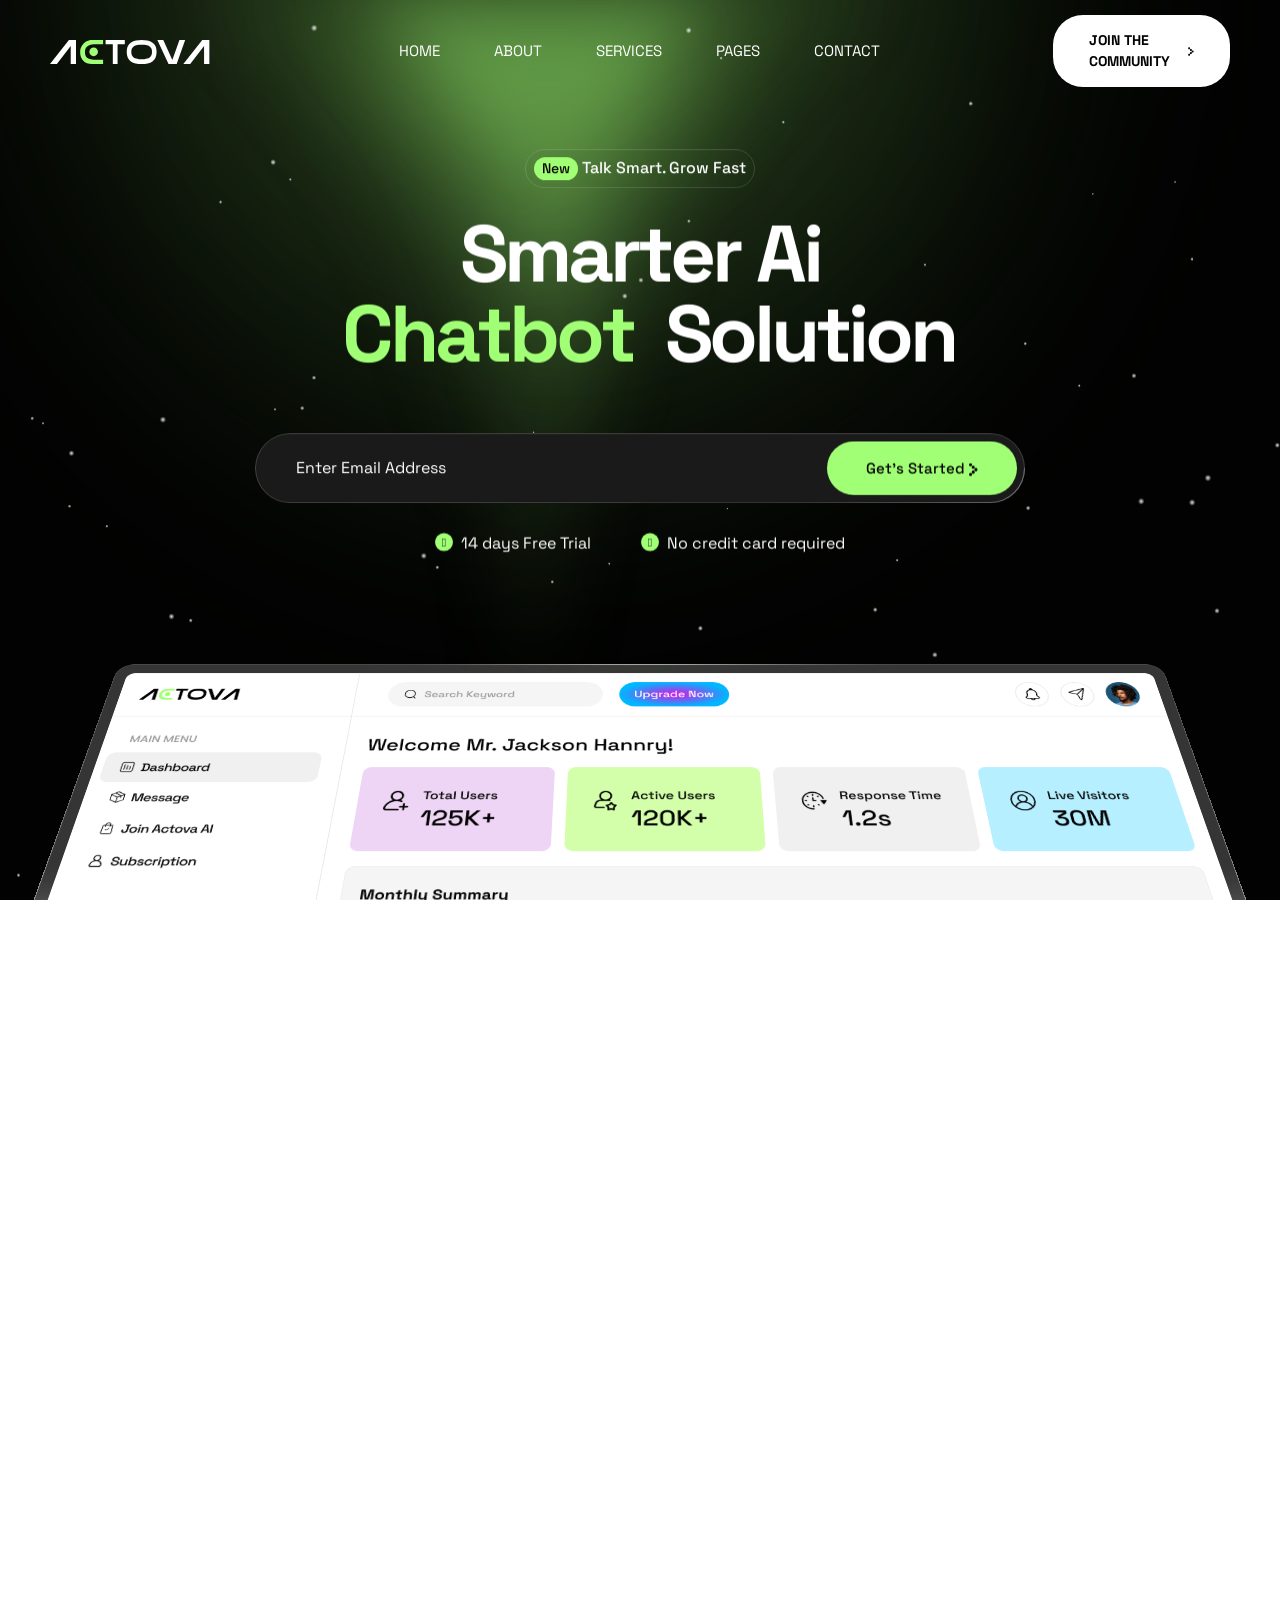
==== commit f9a67be7: "update author credits and add project documentation" ====
--- a/index.html
+++ b/index.html
@@ -6,6 +6,7 @@
     <meta http-equiv="X-UA-Compatible" content="IE=edge">
     <meta name="viewport" content="width=device-width, initial-scale=1.0">
     <meta name="description" content="actova HTML5 Template">
+    <meta name="author" content="Durgesh Sonar">
 
     <!-- Site Title -->
     <title> Actova - AI Agency & Technology HTML Template </title>
@@ -1466,7 +1467,7 @@
                     <div class="tp-footer-bottom-wrap-2">
                         <div class="tp-container-1715">
                             <div class="tp-footer-bottom-2">
-                                <p class="tp-footer-copyright-2">&copy; 2026 <a href="#">Oclata</a>, All Rights Reserved.</p>
+                                <p class="tp-footer-copyright-2">&copy; 2026 <a href="#">Durgesh Sonar</a>. All Rights Reserved. Design and development by Durgesh Sonar.</p>
                             </div>
                         </div>
                     </div>
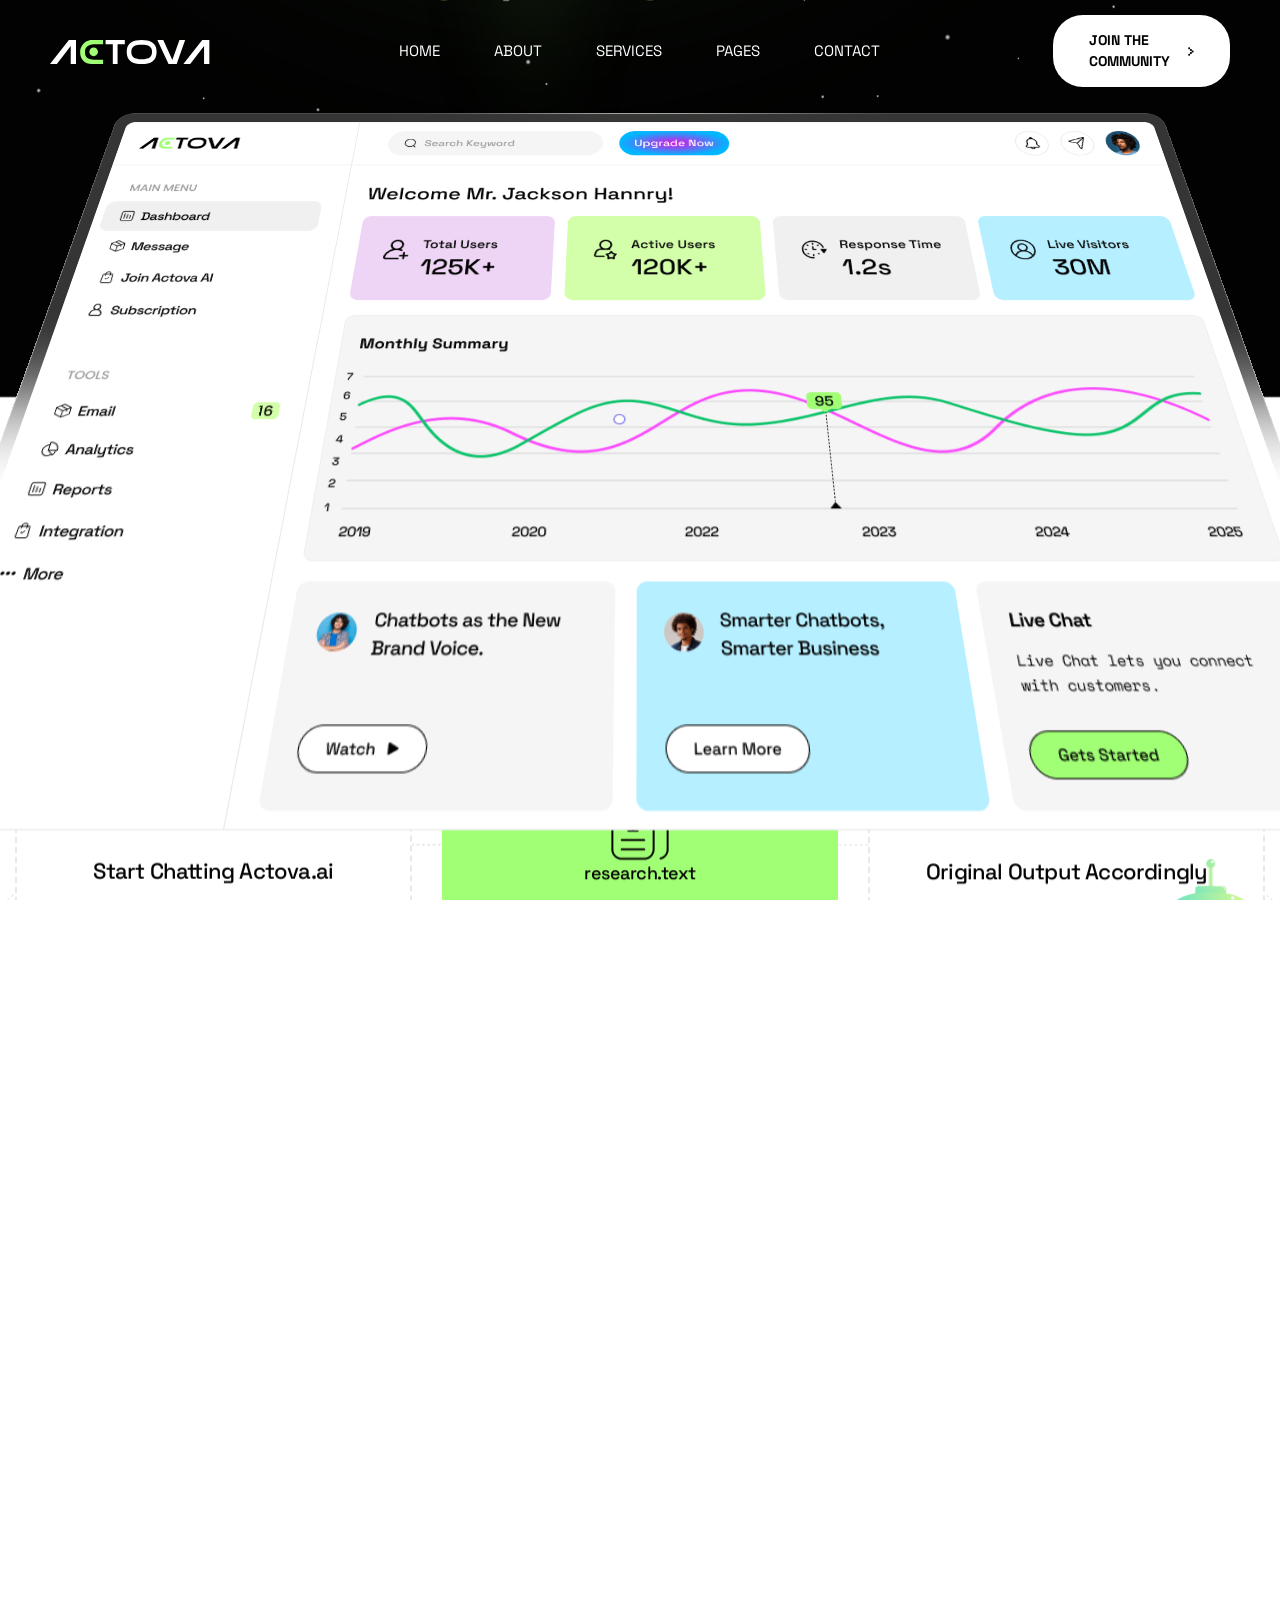
==== commit f18a024b: "modularize header component for consistent site-wide usage" ====
--- a/index.html
+++ b/index.html
@@ -34,294 +34,11 @@
 
     <!-- Scroll to top -->
     <button id="scroll_top" class="scroll--top">
-    <i class="fal fa-arrow-up"></i>
-  </button>
-
-    <!-- search start -->
-    <div class="tp-search-form">
-        <div class="tp-search-form-top d-flex align-items-center">
-            <a href="index.html">
-        <img src="assets/images/logo/logo.svg" alt="Logo">
-      </a>
-            <div class="tp-search-close">
-                <svg width="16" height="16" viewBox="0 0 12 12" fill="none" xmlns="http://www.w3.org/2000/svg">
-          <path d="M11 1L1 11" stroke="currentColor" stroke-width="1.5" stroke-linecap="round" stroke-linejoin="round">
-          </path>
-          <path d="M1 1L11 11" stroke="currentColor" stroke-width="1.5" stroke-linecap="round" stroke-linejoin="round">
-          </path>
-        </svg>
-            </div>
-        </div>
-        <form action="#">
-            <input type="search" placeholder="Search Anything..." name="s">
-            <button type="submit" class="submit"><i class="fa-solid fa-magnifying-glass"></i></button>
-        </form>
-    </div>
-
-    <!-- start offcanvas area  -->
-    <div class="tp-offcanvas__area">
-        <div class="tp-offcanvas__wrapper">
-            <div class="tp-offcanvas__close">
-                <button class="tp-offcanvas__close-btn tp-offcanvas-close-btn">
-          <svg width="12" height="12" viewBox="0 0 12 12" fill="none" xmlns="http://www.w3.org/2000/svg">
-            <path d="M11 1L1 11" stroke="currentColor" stroke-width="1.5" stroke-linecap="round"
-              stroke-linejoin="round"></path>
-            <path d="M1 1L11 11" stroke="currentColor" stroke-width="1.5" stroke-linecap="round"
-              stroke-linejoin="round"></path>
-          </svg>
-        </button>
-            </div>
-            <div class="tp-offcanvas__content">
-                <div class="tp-offcanvas__top mb-50 d-flex justify-content-between align-items-center">
-                    <div class="tp-offcanvas__logo">
-                        <a href="index.html">
-              <img src="assets/images/logo/logo.svg" alt="logo">
-            </a>
-                    </div>
-                </div>
-                <div class="tp-main-menu-mobile d-xl-none">
-                    <nav class="tp-main-menu-content">
-                        <ul>
-                            <li class="has-dropdown dropdown-opened">
-                                <a href="index.html" class=""> Home </a>
-                                <ul class="submenu tp-submenu">
-                                    <li><a href="index.html"> Ai Agency </a></li>
-                                    <li><a href="#"> Neural Networks </a></li>
-                                    <li><a href="#"> Ai Startup </a></li>
-                                    <li><a href="#"> Ai Solution </a></li>
-                                    <li><a href="#"> Ai Chatbot </a></li>
-                                    <li><a href="#"> Ai Events </a></li>
-                                </ul>
-                            </li>
-                            <li><a href="#">About</a></li>
-                            <li class="has-dropdown"><a href="service.html">Services</a>
-                                <ul class="tp-submenu">
-                                    <li class="has-dropdown">
-                                        <a href="service.html">Service</a>
-                                    </li>
-                                    <li class="has-dropdown">
-                                        <a href="#">Service Details</a>
-                                    </li>
-                                </ul>
-                            </li>
-                            <li class="has-dropdown"><a href="#">Pages</a>
-                                <ul class="tp-submenu">
-                                    <li class="has-dropdown">
-                                        <a href="#">Blog</a>
-                                    </li>
-                                    <li class="has-dropdown">
-                                        <a href="#">Blog Details</a>
-                                    </li>
-                                    <li class="has-dropdown">
-                                        <a href="#">Team</a>
-                                    </li>
-                                    <li class="has-dropdown">
-                                        <a href="#">Team Details</a>
-                                    </li>
-                                    <li class="has-dropdown">
-                                        <a href="#">Projects</a>
-                                    </li>
-                                    <li class="has-dropdown">
-                                        <a href="#">Projects Details</a>
-                                    </li>
-                                    <li class="has-dropdown">
-                                        <a href="#">FAQ'S</a>
-                                    </li>
-                                </ul>
-                            </li>
-                            <li><a href="contact.html">Contact</a></li>
-                        </ul>
-                    </nav>
-                </div>
-                <div class="tp-mobile-menu-pos"></div>
-            </div>
-        </div>
-    </div>
-    <div class="body-overlay"></div>
-    <!-- start offcanvas end  -->
-
-    <!-- header-top-area-start -->
-    <header>
-        <div class="tp-header-top-area tp-header__style-5 tp-header__transparent">
-            <div class="contianer-fluid">
-                <div class="row align-items-center">
-                    <div class="col-xl-2 col-lg-2 col-md-6 col-sm-6 col-6">
-                        <div class="tp-main__logo">
-                            <a href="index.html">
-                <img src="assets/images/logo/logo.svg" alt="">
-              </a>
-                        </div>
-                    </div>
-                    <div class="col-xl-8 col-lg-10 d-none d-lg-block">
-                        <div class="tp-main__menu d-flex justify-content-center">
-                            <nav>
-                                <ul>
-                                    <li class="has-dropdown"><a href="index.html">Home</a>
-                                        <div class="tp-submenu submenu has-homemenu">
-                                            <div class="row gx-6 row-cols-1 row-cols-md-2 row-cols-lg-5 row-cols-xl-6">
-                                                <div class="col homemenu">
-                                                    <div class="homemenu-thumb mb-20">
-                                                        <a href="index.html">
-                              <img src="assets/images/menu/1.png" alt="">
-                            </a>
-                                                    </div>
-                                                    <div class="homemenu-content text-center">
-                                                        <h4 class="homemenu-title">
-                                                            <a href="index.html"> Ai Agency </a>
-                                                        </h4>
-                                                    </div>
-                                                </div>
-                                                <div class="col homemenu">
-                                                    <div class="homemenu-thumb mb-20">
-                                                        <a href="#">
-                              <img src="assets/images/menu/2.png" alt="">
-                            </a>
-                                                    </div>
-                                                    <div class="homemenu-content text-center">
-                                                        <h4 class="homemenu-title">
-                                                            <a href="#"> Neural Networks </a>
-                                                        </h4>
-                                                    </div>
-                                                </div>
-                                                <div class="col homemenu">
-                                                    <div class="homemenu-thumb mb-20">
-                                                        <a href="#">
-                              <img src="assets/images/menu/6.png" alt="">
-                            </a>
-                                                    </div>
-                                                    <div class="homemenu-content text-center">
-                                                        <h4 class="homemenu-title">
-                                                            <a href="#"> Ai Events </a>
-                                                        </h4>
-                                                    </div>
-                                                </div>
-                                                <div class="col homemenu">
-                                                    <div class="homemenu-thumb mb-20">
-                                                        <a href="#">
-                              <img src="assets/images/menu/3.png" alt="">
-                            </a>
-                                                    </div>
-                                                    <div class="homemenu-content text-center">
-                                                        <h4 class="homemenu-title">
-                                                            <a href="#"> Ai Startup </a>
-                                                        </h4>
-                                                    </div>
-                                                </div>
-                                                <div class="col homemenu">
-                                                    <div class="homemenu-thumb mb-20">
-                                                        <a href="#">
-                              <img src="assets/images/menu/4.png" alt="">
-                            </a>
-                                                    </div>
-                                                    <div class="homemenu-content text-center">
-                                                        <h4 class="homemenu-title">
-                                                            <a href="#"> Ai Solution </a>
-                                                        </h4>
-                                                    </div>
-                                                </div>
-                                                <div class="col homemenu">
-                                                    <div class="homemenu-thumb mb-20">
-                                                        <a href="#">
-                              <img src="assets/images/menu/5.png" alt="">
-                            </a>
-                                                    </div>
-                                                    <div class="homemenu-content text-center">
-                                                        <h4 class="homemenu-title">
-                                                            <a href="#"> Ai Chatbot </a>
-                                                        </h4>
-                                                    </div>
-                                                </div>
-                                            </div>
-                                        </div>
-                                    </li>
-                                    <li><a href="#">About</a></li>
-                                    <li class="has-dropdown"><a href="service.html">Services</a>
-                                        <ul class="tp-submenu">
-                                            <li class="has-dropdown">
-                                                <a href="service.html">Service</a>
-                                            </li>
-                                            <li class="has-dropdown">
-                                                <a href="#">Service Details</a>
-                                            </li>
-                                        </ul>
-                                    </li>
-                                    <li class="has-dropdown"><a href="#">Pages</a>
-                                        <ul class="tp-submenu">
-                                            <li class="has-dropdown">
-                                                <a href="#">Blog</a>
-                                            </li>
-                                            <li class="has-dropdown">
-                                                <a href="#">Blog Details</a>
-                                            </li>
-                                            <li class="has-dropdown">
-                                                <a href="#">Team</a>
-                                            </li>
-                                            <li class="has-dropdown">
-                                                <a href="#">Team Details</a>
-                                            </li>
-                                            <li class="has-dropdown">
-                                                <a href="#">Projects</a>
-                                            </li>
-                                            <li class="has-dropdown">
-                                                <a href="#">Projects Details</a>
-                                            </li>
-                                            <li class="has-dropdown">
-                                                <a href="#">FAQ'S</a>
-                                            </li>
-                                        </ul>
-                                    </li>
-                                    <li><a href="contact.html">Contact</a></li>
-                                </ul>
-                            </nav>
-                        </div>
-                    </div>
-                    <div class="col-xl-2 col-lg-2 col-md-6 col-sm-6 col-6  d-none d-xl-block">
-                        <div class="tp-header__right d-flex justify-content-end">
-                            <div class="tp-header__action">
-                                <ul>
-                                    <li>
-                                        <div class="tp-header-btn">
-                                            <a href="contact.html" class="actova-btn-secondary">
-                        Join the Community
-                        <svg width="9" height="13" viewBox="0 0 9 13" xmlns="http://www.w3.org/2000/svg">
-                          <path
-                            d="M7.18965 4.93104C6.32449 4.93104 5.62069 5.63484 5.62069 6.5C5.62069 7.36516 6.32449 8.06896 7.18965 8.06896C8.05481 8.06896 8.75861 7.36516 8.75861 6.5C8.75861 5.63484 8.05481 4.93104 7.18965 4.93104ZM4.5 5.60346C5.36516 5.60346 6.06896 4.89965 6.06896 4.03449C6.06896 3.16933 5.36516 2.46553 4.5 2.46553C3.63484 2.46553 2.93103 3.16933 2.93103 4.03449C2.93103 4.89965 3.63484 5.60346 4.5 5.60346ZM1.81034 3.13793C2.6755 3.13793 3.3793 2.43412 3.3793 1.56896C3.3793 0.703803 2.6755 0 1.81034 0C0.945181 0 0.241379 0.703803 0.241379 1.56896C0.241379 2.43412 0.945181 3.13793 1.81034 3.13793ZM4.5 7.39654C3.63484 7.39654 2.93103 8.10035 2.93103 8.96551C2.93103 9.83067 3.63484 10.5345 4.5 10.5345C5.36516 10.5345 6.06896 9.83067 6.06896 8.96551C6.06896 8.10035 5.36516 7.39654 4.5 7.39654ZM1.81034 9.86207C0.945181 9.86207 0.241379 10.5659 0.241379 11.431C0.241379 12.2962 0.945181 13 1.81034 13C2.6755 13 3.3793 12.2962 3.3793 11.431C3.3793 10.5659 2.6755 9.86207 1.81034 9.86207Z" />
-                        </svg>
-                      </a>
-                                        </div>
-                                    </li>
-                                </ul>
-                            </div>
-                        </div>
-                    </div>
-                    <div class="col-xl-2 col-lg-2 col-md-6 col-sm-6 col-6 d-lg-none">
-                        <div class="tp-header__right d-flex justify-content-end">
-                            <div class="tp-header__action">
-                                <ul>
-                                    <li>
-                                        <button class="tp-header__burs-btn tp-offcanvas-open-btn">
-                      <svg width="28" height="26" viewBox="0 0 28 26" fill="none" xmlns="http://www.w3.org/2000/svg">
-                        <ellipse cx="2.39023" cy="2.39022" rx="2.39023" ry="2.39022" fill="white" />
-                        <ellipse cx="13.9137" cy="2.39022" rx="2.39023" ry="2.39022" fill="white" fill-opacity="0.7" />
-                        <ellipse cx="25.441" cy="2.39022" rx="2.39023" ry="2.39022" fill="white" fill-opacity="0.7" />
-                        <ellipse cx="2.39023" cy="12.6339" rx="2.39023" ry="2.39022" fill="white" fill-opacity="0.7" />
-                        <ellipse cx="13.9137" cy="12.6349" rx="2.39023" ry="2.39022" fill="white" />
-                        <ellipse cx="25.441" cy="12.6349" rx="2.39023" ry="2.39022" fill="white" fill-opacity="0.7" />
-                        <ellipse cx="2.39023" cy="23.0484" rx="2.39023" ry="2.39022" fill="white" fill-opacity="0.7" />
-                        <ellipse cx="13.9996" cy="23.0484" rx="2.39023" ry="2.39022" fill="white" fill-opacity="0.7" />
-                        <ellipse cx="25.609" cy="23.0484" rx="2.39023" ry="2.39022" fill="white" />
-                      </svg>
-                    </button>
-                                    </li>
-                                </ul>
-                            </div>
-                        </div>
-                    </div>
-                </div>
-            </div>
-        </div>
-    </header>
-    <!-- header-top-area-end -->
+        <i class="fal fa-arrow-up"></i>
+    </button>
+
+    <!-- header placeholder -->
+    <div id="header-placeholder"></div>
 
     <div id="smooth-wrapper">
         <div id="smooth-content">
@@ -335,13 +52,13 @@
                         <form action="#">
                             <input type="text" name="search" placeholder="Enter Email Address">
                             <button type="submit" class="submit">Get’s Started
-                <svg width="9" height="13" viewBox="0 0 9 13" xmlns="http://www.w3.org/2000/svg">
-                  <path
-                    d="M6.94827 4.93104C6.08311 4.93104 5.37931 5.63484 5.37931 6.5C5.37931 7.36516 6.08311 8.06896 6.94827 8.06896C7.81343 8.06896 8.51723 7.36516 8.51723 6.5C8.51723 5.63484 7.81343 4.93104 6.94827 4.93104ZM4.25862 5.60346C5.12378 5.60346 5.82758 4.89965 5.82758 4.03449C5.82758 3.16933 5.12378 2.46553 4.25862 2.46553C3.39346 2.46553 2.68965 3.16933 2.68965 4.03449C2.68965 4.89965 3.39346 5.60346 4.25862 5.60346ZM1.56896 3.13793C2.43412 3.13793 3.13793 2.43412 3.13793 1.56896C3.13793 0.703803 2.43412 0 1.56896 0C0.703803 0 0 0.703803 0 1.56896C0 2.43412 0.703803 3.13793 1.56896 3.13793ZM4.25862 7.39654C3.39346 7.39654 2.68965 8.10035 2.68965 8.96551C2.68965 9.83067 3.39346 10.5345 4.25862 10.5345C5.12378 10.5345 5.82758 9.83067 5.82758 8.96551C5.82758 8.10035 5.12378 7.39654 4.25862 7.39654ZM1.56896 9.86207C0.703803 9.86207 0 10.5659 0 11.431C0 12.2962 0.703803 13 1.56896 13C2.43412 13 3.13793 12.2962 3.13793 11.431C3.13793 10.5659 2.43412 9.86207 1.56896 9.86207Z" />
-                </svg>
-              </button>
+                                <svg width="9" height="13" viewBox="0 0 9 13" xmlns="http://www.w3.org/2000/svg">
+                                    <path
+                                        d="M6.94827 4.93104C6.08311 4.93104 5.37931 5.63484 5.37931 6.5C5.37931 7.36516 6.08311 8.06896 6.94827 8.06896C7.81343 8.06896 8.51723 7.36516 8.51723 6.5C8.51723 5.63484 7.81343 4.93104 6.94827 4.93104ZM4.25862 5.60346C5.12378 5.60346 5.82758 4.89965 5.82758 4.03449C5.82758 3.16933 5.12378 2.46553 4.25862 2.46553C3.39346 2.46553 2.68965 3.16933 2.68965 4.03449C2.68965 4.89965 3.39346 5.60346 4.25862 5.60346ZM1.56896 3.13793C2.43412 3.13793 3.13793 2.43412 3.13793 1.56896C3.13793 0.703803 2.43412 0 1.56896 0C0.703803 0 0 0.703803 0 1.56896C0 2.43412 0.703803 3.13793 1.56896 3.13793ZM4.25862 7.39654C3.39346 7.39654 2.68965 8.10035 2.68965 8.96551C2.68965 9.83067 3.39346 10.5345 4.25862 10.5345C5.12378 10.5345 5.82758 9.83067 5.82758 8.96551C5.82758 8.10035 5.12378 7.39654 4.25862 7.39654ZM1.56896 9.86207C0.703803 9.86207 0 10.5659 0 11.431C0 12.2962 0.703803 13 1.56896 13C2.43412 13 3.13793 12.2962 3.13793 11.431C3.13793 10.5659 2.43412 9.86207 1.56896 9.86207Z" />
+                                </svg>
+                            </button>
                             <span class="mover-wrap">
-                <span class="border-move"></span>
+                                <span class="border-move"></span>
                             </span>
                         </form>
                         <ul>
@@ -371,18 +88,19 @@
                     <div class="tp-chat-list">
                         <div class="tp-chat-item">
                             <a href="#">
-                <img src="assets/images/home-5/chat-icon.png" alt="Icon">
-                <p class="text">actova.ai</p>
-                <h3 class="title">Start Chatting Actova.ai</h3>
-              </a>
+                                <img src="assets/images/home-5/chat-icon.png" alt="Icon">
+                                <p class="text">actova.ai</p>
+                                <h3 class="title">Start Chatting Actova.ai</h3>
+                            </a>
                         </div>
                         <div class="tp-chat-item">
                             <a href="#" class="chatgpt-btn">
-                <img src="assets/images/home-5/chat-icon-2.png" alt=""> Powered by ChatGPT 5.0 Intellegnce
-                <span class="mover-wrap">
-                  <span class="border-move"></span>
-                </span>
-              </a>
+                                <img src="assets/images/home-5/chat-icon-2.png" alt=""> Powered by ChatGPT 5.0
+                                Intellegnce
+                                <span class="mover-wrap">
+                                    <span class="border-move"></span>
+                                </span>
+                            </a>
                             <div class="content">
                                 <img src="assets/images/home-5/chat-icon-3.png" alt="Icon">
                                 <p class="text">research.text</p>
@@ -391,10 +109,10 @@
                         </div>
                         <div class="tp-chat-item">
                             <a href="#">
-                <img src="assets/images/home-5/chat-icon-4.png" alt="Icon">
-                <p>actova.ai</p>
-                <h3 class="title">Original Output Accordingly </h3>
-              </a>
+                                <img src="assets/images/home-5/chat-icon-4.png" alt="Icon">
+                                <p>actova.ai</p>
+                                <h3 class="title">Original Output Accordingly </h3>
+                            </a>
                         </div>
                     </div>
                     <div class="tp-chat-btn-wrap">
@@ -403,8 +121,8 @@
                 </div>
                 <img src="assets/images/home-5/chat-bot.png" alt="Chat Bot" class="chat-bot" data-speed="0.9">
                 <svg viewBox="0 0 1922 193" fill="none" xmlns="http://www.w3.org/2000/svg" id="move_anim">
-          <!-- Top path - left top to first rectangle end -->
-          <path id="topPath" d="M0.824 2.168 
+                    <!-- Top path - left top to first rectangle end -->
+                    <path id="topPath" d="M0.824 2.168 
                 C22.658 34.001 116.224 97.568 315.824 97.168 
                 H703.824 C706.586 97.168 708.824 94.929 708.824 92.168 
                 V57.168 C708.824 54.407 711.063 52.168 713.824 52.168 
@@ -412,8 +130,8 @@
                 V92.168 C748.824 94.929 751.063 97.168 753.824 97.168 
                 H1166.82" stroke="#E8E8E8" stroke-width="2" stroke-dasharray="4 4" fill="none" />
 
-          <!-- Bottom path - also curves up from bottom -->
-          <path id="bottomPath" d="M0.824 192.168 
+                    <!-- Bottom path - also curves up from bottom -->
+                    <path id="bottomPath" d="M0.824 192.168 
                 C22.658 160.335 116.224 96.768 315.824 97.168 
                 H703.824 C706.586 97.168 708.824 94.929 708.824 92.168 
                 V57.168 C708.824 54.407 711.063 52.168 713.824 52.168 
@@ -421,24 +139,24 @@
                 V92.168 C748.824 94.929 751.063 97.168 753.824 97.168 
                 H1166.82" stroke="#E8E8E8" stroke-width="2" stroke-dasharray="4 4" fill="none" />
 
-          <!-- Common merge path - where both dots travel together -->
-          <path id="mergePath" d="M1166.82 97.168 
+                    <!-- Common merge path - where both dots travel together -->
+                    <path id="mergePath" d="M1166.82 97.168 
                 C1169.59 97.168 1171.82 99.407 1171.82 102.168 
                 V137.168 H1206.82 C1209.59 137.168 1211.82 134.929 1211.82 132.168 
                 V97.168 H1604.82" stroke="#E8E8E8" stroke-width="2" stroke-dasharray="4 4" fill="none" />
 
-          <!-- Top right path -->
-          <path id="topRightPath" d="M1604.82 97.168 C1679.82 98.668 1848.02 81.468 1920.82 0.668" stroke="#E8E8E8"
-            stroke-width="2" stroke-dasharray="4 4" fill="none" />
-
-          <!-- Bottom right path -->
-          <path id="bottomRightPath" d="M1604.82 97.168 C1805.22 97.168 1898.99 160.501 1920.82 192.168"
-            stroke="#E8E8E8" stroke-width="2" stroke-dasharray="4 4" fill="none" />
-
-          <!-- Moving dots -->
-          <circle id="dotTop" r="6" fill="#A1FF75" />
-          <circle id="dotBottom" r="6" fill="#A1FF75" />
-        </svg>
+                    <!-- Top right path -->
+                    <path id="topRightPath" d="M1604.82 97.168 C1679.82 98.668 1848.02 81.468 1920.82 0.668"
+                        stroke="#E8E8E8" stroke-width="2" stroke-dasharray="4 4" fill="none" />
+
+                    <!-- Bottom right path -->
+                    <path id="bottomRightPath" d="M1604.82 97.168 C1805.22 97.168 1898.99 160.501 1920.82 192.168"
+                        stroke="#E8E8E8" stroke-width="2" stroke-dasharray="4 4" fill="none" />
+
+                    <!-- Moving dots -->
+                    <circle id="dotTop" r="6" fill="#A1FF75" />
+                    <circle id="dotBottom" r="6" fill="#A1FF75" />
+                </svg>
             </section>
             <!-- Chat area -->
 
@@ -471,20 +189,25 @@
                     <div class="tp-feature5-top">
                         <div class="sub-title-3"><span>Features</span> Actova Powerful Analytics</div>
                         <h2 class="sec-title-2 elastic-anim">Value Proposition</h2>
-                        <p>Actova chatbot helps businesses deliver instant answering customer questions to boosting sales & engagement.
+                        <p>Actova chatbot helps businesses deliver instant answering customer questions to boosting
+                            sales & engagement.
                         </p>
                     </div>
                     <div class="tp-feature5-list">
-                        <div class="tp-feature5-item" style="background-image: url(assets/images/home-5/feature-bg.png);">
+                        <div class="tp-feature5-item"
+                            style="background-image: url(assets/images/home-5/feature-bg.png);">
                             <h2 class="title">Insightful Analytics</h2>
-                            <p>Gain clear insights into customer interactions with real-time analytics — track performance, measure satisfaction.
+                            <p>Gain clear insights into customer interactions with real-time analytics — track
+                                performance, measure satisfaction.
                             </p>
                             <img src="assets/images/home-5/feature-1.png" alt="Image" class="img">
                             <img src="assets/images/home-5/feature-shape.png" alt="Image" class="shape-img">
                         </div>
-                        <div class="tp-feature5-item" style="background-image: url(assets/images/home-5/feature-bg-2.png);">
+                        <div class="tp-feature5-item"
+                            style="background-image: url(assets/images/home-5/feature-bg-2.png);">
                             <h2 class="title">AI Automation Support.</h2>
-                            <p>Automate repetitive tasks and customer queries with AI-powered support — reducing response time, cutting costs, and customers support 24/7.</p>
+                            <p>Automate repetitive tasks and customer queries with AI-powered support — reducing
+                                response time, cutting costs, and customers support 24/7.</p>
                             <img src="assets/images/home-5/feature-2.png" alt="Image" class="img">
                         </div>
                     </div>
@@ -492,41 +215,44 @@
                         <div class="tp-feature5-item-2">
                             <img src="assets/images/home-5/feature-icon.png" alt="Icon">
                             <h3 class="title">Seamless Integrations</h3>
-                            <p>Deliver instant assistance, with AI-powered automation that keeps your business available 24/7.</p>
+                            <p>Deliver instant assistance, with AI-powered automation that keeps your business available
+                                24/7.</p>
                             <a href="#" class="actova-btn-primary">
-                Learn More
-                <svg width="9" height="13" viewBox="0 0 9 13" xmlns="http://www.w3.org/2000/svg">
-                  <path
-                    d="M7.18965 4.93104C6.32449 4.93104 5.62069 5.63484 5.62069 6.5C5.62069 7.36516 6.32449 8.06896 7.18965 8.06896C8.05481 8.06896 8.75861 7.36516 8.75861 6.5C8.75861 5.63484 8.05481 4.93104 7.18965 4.93104ZM4.5 5.60346C5.36516 5.60346 6.06896 4.89965 6.06896 4.03449C6.06896 3.16933 5.36516 2.46553 4.5 2.46553C3.63484 2.46553 2.93103 3.16933 2.93103 4.03449C2.93103 4.89965 3.63484 5.60346 4.5 5.60346ZM1.81034 3.13793C2.6755 3.13793 3.3793 2.43412 3.3793 1.56896C3.3793 0.703803 2.6755 0 1.81034 0C0.945181 0 0.241379 0.703803 0.241379 1.56896C0.241379 2.43412 0.945181 3.13793 1.81034 3.13793ZM4.5 7.39654C3.63484 7.39654 2.93103 8.10035 2.93103 8.96551C2.93103 9.83067 3.63484 10.5345 4.5 10.5345C5.36516 10.5345 6.06896 9.83067 6.06896 8.96551C6.06896 8.10035 5.36516 7.39654 4.5 7.39654ZM1.81034 9.86207C0.945181 9.86207 0.241379 10.5659 0.241379 11.431C0.241379 12.2962 0.945181 13 1.81034 13C2.6755 13 3.3793 12.2962 3.3793 11.431C3.3793 10.5659 2.6755 9.86207 1.81034 9.86207Z">
-                  </path>
-                </svg>
-              </a>
+                                Learn More
+                                <svg width="9" height="13" viewBox="0 0 9 13" xmlns="http://www.w3.org/2000/svg">
+                                    <path
+                                        d="M7.18965 4.93104C6.32449 4.93104 5.62069 5.63484 5.62069 6.5C5.62069 7.36516 6.32449 8.06896 7.18965 8.06896C8.05481 8.06896 8.75861 7.36516 8.75861 6.5C8.75861 5.63484 8.05481 4.93104 7.18965 4.93104ZM4.5 5.60346C5.36516 5.60346 6.06896 4.89965 6.06896 4.03449C6.06896 3.16933 5.36516 2.46553 4.5 2.46553C3.63484 2.46553 2.93103 3.16933 2.93103 4.03449C2.93103 4.89965 3.63484 5.60346 4.5 5.60346ZM1.81034 3.13793C2.6755 3.13793 3.3793 2.43412 3.3793 1.56896C3.3793 0.703803 2.6755 0 1.81034 0C0.945181 0 0.241379 0.703803 0.241379 1.56896C0.241379 2.43412 0.945181 3.13793 1.81034 3.13793ZM4.5 7.39654C3.63484 7.39654 2.93103 8.10035 2.93103 8.96551C2.93103 9.83067 3.63484 10.5345 4.5 10.5345C5.36516 10.5345 6.06896 9.83067 6.06896 8.96551C6.06896 8.10035 5.36516 7.39654 4.5 7.39654ZM1.81034 9.86207C0.945181 9.86207 0.241379 10.5659 0.241379 11.431C0.241379 12.2962 0.945181 13 1.81034 13C2.6755 13 3.3793 12.2962 3.3793 11.431C3.3793 10.5659 2.6755 9.86207 1.81034 9.86207Z">
+                                    </path>
+                                </svg>
+                            </a>
                         </div>
                         <div class="tp-feature5-item-2">
                             <img src="assets/images/home-5/feature-icon2.png" alt="Icon">
                             <h3 class="title">Multilingual Support</h3>
-                            <p>Break language barriers with AI-powered multilingual support — chat seamlessly in 50+ languages.</p>
+                            <p>Break language barriers with AI-powered multilingual support — chat seamlessly in 50+
+                                languages.</p>
                             <a href="#" class="actova-btn-primary">
-                Learn More
-                <svg width="9" height="13" viewBox="0 0 9 13" xmlns="http://www.w3.org/2000/svg">
-                  <path
-                    d="M7.18965 4.93104C6.32449 4.93104 5.62069 5.63484 5.62069 6.5C5.62069 7.36516 6.32449 8.06896 7.18965 8.06896C8.05481 8.06896 8.75861 7.36516 8.75861 6.5C8.75861 5.63484 8.05481 4.93104 7.18965 4.93104ZM4.5 5.60346C5.36516 5.60346 6.06896 4.89965 6.06896 4.03449C6.06896 3.16933 5.36516 2.46553 4.5 2.46553C3.63484 2.46553 2.93103 3.16933 2.93103 4.03449C2.93103 4.89965 3.63484 5.60346 4.5 5.60346ZM1.81034 3.13793C2.6755 3.13793 3.3793 2.43412 3.3793 1.56896C3.3793 0.703803 2.6755 0 1.81034 0C0.945181 0 0.241379 0.703803 0.241379 1.56896C0.241379 2.43412 0.945181 3.13793 1.81034 3.13793ZM4.5 7.39654C3.63484 7.39654 2.93103 8.10035 2.93103 8.96551C2.93103 9.83067 3.63484 10.5345 4.5 10.5345C5.36516 10.5345 6.06896 9.83067 6.06896 8.96551C6.06896 8.10035 5.36516 7.39654 4.5 7.39654ZM1.81034 9.86207C0.945181 9.86207 0.241379 10.5659 0.241379 11.431C0.241379 12.2962 0.945181 13 1.81034 13C2.6755 13 3.3793 12.2962 3.3793 11.431C3.3793 10.5659 2.6755 9.86207 1.81034 9.86207Z">
-                  </path>
-                </svg>
-              </a>
+                                Learn More
+                                <svg width="9" height="13" viewBox="0 0 9 13" xmlns="http://www.w3.org/2000/svg">
+                                    <path
+                                        d="M7.18965 4.93104C6.32449 4.93104 5.62069 5.63484 5.62069 6.5C5.62069 7.36516 6.32449 8.06896 7.18965 8.06896C8.05481 8.06896 8.75861 7.36516 8.75861 6.5C8.75861 5.63484 8.05481 4.93104 7.18965 4.93104ZM4.5 5.60346C5.36516 5.60346 6.06896 4.89965 6.06896 4.03449C6.06896 3.16933 5.36516 2.46553 4.5 2.46553C3.63484 2.46553 2.93103 3.16933 2.93103 4.03449C2.93103 4.89965 3.63484 5.60346 4.5 5.60346ZM1.81034 3.13793C2.6755 3.13793 3.3793 2.43412 3.3793 1.56896C3.3793 0.703803 2.6755 0 1.81034 0C0.945181 0 0.241379 0.703803 0.241379 1.56896C0.241379 2.43412 0.945181 3.13793 1.81034 3.13793ZM4.5 7.39654C3.63484 7.39654 2.93103 8.10035 2.93103 8.96551C2.93103 9.83067 3.63484 10.5345 4.5 10.5345C5.36516 10.5345 6.06896 9.83067 6.06896 8.96551C6.06896 8.10035 5.36516 7.39654 4.5 7.39654ZM1.81034 9.86207C0.945181 9.86207 0.241379 10.5659 0.241379 11.431C0.241379 12.2962 0.945181 13 1.81034 13C2.6755 13 3.3793 12.2962 3.3793 11.431C3.3793 10.5659 2.6755 9.86207 1.81034 9.86207Z">
+                                    </path>
+                                </svg>
+                            </a>
                         </div>
                         <div class="tp-feature5-item-2">
                             <img src="assets/images/home-5/feature-icon3.png" alt="Icon">
                             <h3 class="title">24/7 Auto Support</h3>
-                            <p>Deliver instant assistance, with AI-powered automation that keeps your business available 24/7.</p>
+                            <p>Deliver instant assistance, with AI-powered automation that keeps your business available
+                                24/7.</p>
                             <a href="#" class="actova-btn-primary">
-                Learn More
-                <svg width="9" height="13" viewBox="0 0 9 13" xmlns="http://www.w3.org/2000/svg">
-                  <path
-                    d="M7.18965 4.93104C6.32449 4.93104 5.62069 5.63484 5.62069 6.5C5.62069 7.36516 6.32449 8.06896 7.18965 8.06896C8.05481 8.06896 8.75861 7.36516 8.75861 6.5C8.75861 5.63484 8.05481 4.93104 7.18965 4.93104ZM4.5 5.60346C5.36516 5.60346 6.06896 4.89965 6.06896 4.03449C6.06896 3.16933 5.36516 2.46553 4.5 2.46553C3.63484 2.46553 2.93103 3.16933 2.93103 4.03449C2.93103 4.89965 3.63484 5.60346 4.5 5.60346ZM1.81034 3.13793C2.6755 3.13793 3.3793 2.43412 3.3793 1.56896C3.3793 0.703803 2.6755 0 1.81034 0C0.945181 0 0.241379 0.703803 0.241379 1.56896C0.241379 2.43412 0.945181 3.13793 1.81034 3.13793ZM4.5 7.39654C3.63484 7.39654 2.93103 8.10035 2.93103 8.96551C2.93103 9.83067 3.63484 10.5345 4.5 10.5345C5.36516 10.5345 6.06896 9.83067 6.06896 8.96551C6.06896 8.10035 5.36516 7.39654 4.5 7.39654ZM1.81034 9.86207C0.945181 9.86207 0.241379 10.5659 0.241379 11.431C0.241379 12.2962 0.945181 13 1.81034 13C2.6755 13 3.3793 12.2962 3.3793 11.431C3.3793 10.5659 2.6755 9.86207 1.81034 9.86207Z">
-                  </path>
-                </svg>
-              </a>
+                                Learn More
+                                <svg width="9" height="13" viewBox="0 0 9 13" xmlns="http://www.w3.org/2000/svg">
+                                    <path
+                                        d="M7.18965 4.93104C6.32449 4.93104 5.62069 5.63484 5.62069 6.5C5.62069 7.36516 6.32449 8.06896 7.18965 8.06896C8.05481 8.06896 8.75861 7.36516 8.75861 6.5C8.75861 5.63484 8.05481 4.93104 7.18965 4.93104ZM4.5 5.60346C5.36516 5.60346 6.06896 4.89965 6.06896 4.03449C6.06896 3.16933 5.36516 2.46553 4.5 2.46553C3.63484 2.46553 2.93103 3.16933 2.93103 4.03449C2.93103 4.89965 3.63484 5.60346 4.5 5.60346ZM1.81034 3.13793C2.6755 3.13793 3.3793 2.43412 3.3793 1.56896C3.3793 0.703803 2.6755 0 1.81034 0C0.945181 0 0.241379 0.703803 0.241379 1.56896C0.241379 2.43412 0.945181 3.13793 1.81034 3.13793ZM4.5 7.39654C3.63484 7.39654 2.93103 8.10035 2.93103 8.96551C2.93103 9.83067 3.63484 10.5345 4.5 10.5345C5.36516 10.5345 6.06896 9.83067 6.06896 8.96551C6.06896 8.10035 5.36516 7.39654 4.5 7.39654ZM1.81034 9.86207C0.945181 9.86207 0.241379 10.5659 0.241379 11.431C0.241379 12.2962 0.945181 13 1.81034 13C2.6755 13 3.3793 12.2962 3.3793 11.431C3.3793 10.5659 2.6755 9.86207 1.81034 9.86207Z">
+                                    </path>
+                                </svg>
+                            </a>
                         </div>
                     </div>
                 </div>
@@ -548,13 +274,16 @@
                             <div class="img-wrapper">
                                 <img src="assets/images/home-5/power-img.png" alt="Image" class="main-img">
                                 <img src="assets/images/home-5/power-shape.png" alt="Image" class="shape-img">
-                                <img src="assets/images/home-5/power-shape2.png" alt="Image" class="shape-img2" data-lag="0.05">
+                                <img src="assets/images/home-5/power-shape2.png" alt="Image" class="shape-img2"
+                                    data-lag="0.05">
                                 <img src="assets/images/home-5/power-text.png" alt="Image" class="shape-text">
                             </div>
                         </div>
                         <div class="tp-power-content">
-                            <p class="text">“ We are a next-generation AI solutions company dedicated to helping businesses scale smarter. ”</p>
-                            <p>We design AI-driven tools that reduce support costs, boost engagement, and unlock new growth opportunities. From startups to enterprises.</p>
+                            <p class="text">“ We are a next-generation AI solutions company dedicated to helping
+                                businesses scale smarter. ”</p>
+                            <p>We design AI-driven tools that reduce support costs, boost engagement, and unlock new
+                                growth opportunities. From startups to enterprises.</p>
                             <ul>
                                 <li><span><i class="fal fa-check"></i></span> Custom AI Solutions</li>
                                 <li><span><i class="fal fa-check"></i></span> Neural Intelligence at Core</li>
@@ -562,25 +291,25 @@
                                 <li><span><i class="fal fa-check"></i></span> Data-First Security</li>
                             </ul>
                             <a href="#" class="actova-btn-primary">
-                Get’s Started
-                <svg width="9" height="13" viewBox="0 0 9 13" xmlns="http://www.w3.org/2000/svg">
-                  <path
-                    d="M7.18965 4.93104C6.32449 4.93104 5.62069 5.63484 5.62069 6.5C5.62069 7.36516 6.32449 8.06896 7.18965 8.06896C8.05481 8.06896 8.75861 7.36516 8.75861 6.5C8.75861 5.63484 8.05481 4.93104 7.18965 4.93104ZM4.5 5.60346C5.36516 5.60346 6.06896 4.89965 6.06896 4.03449C6.06896 3.16933 5.36516 2.46553 4.5 2.46553C3.63484 2.46553 2.93103 3.16933 2.93103 4.03449C2.93103 4.89965 3.63484 5.60346 4.5 5.60346ZM1.81034 3.13793C2.6755 3.13793 3.3793 2.43412 3.3793 1.56896C3.3793 0.703803 2.6755 0 1.81034 0C0.945181 0 0.241379 0.703803 0.241379 1.56896C0.241379 2.43412 0.945181 3.13793 1.81034 3.13793ZM4.5 7.39654C3.63484 7.39654 2.93103 8.10035 2.93103 8.96551C2.93103 9.83067 3.63484 10.5345 4.5 10.5345C5.36516 10.5345 6.06896 9.83067 6.06896 8.96551C6.06896 8.10035 5.36516 7.39654 4.5 7.39654ZM1.81034 9.86207C0.945181 9.86207 0.241379 10.5659 0.241379 11.431C0.241379 12.2962 0.945181 13 1.81034 13C2.6755 13 3.3793 12.2962 3.3793 11.431C3.3793 10.5659 2.6755 9.86207 1.81034 9.86207Z">
-                  </path>
-                </svg>
-              </a>
+                                Get’s Started
+                                <svg width="9" height="13" viewBox="0 0 9 13" xmlns="http://www.w3.org/2000/svg">
+                                    <path
+                                        d="M7.18965 4.93104C6.32449 4.93104 5.62069 5.63484 5.62069 6.5C5.62069 7.36516 6.32449 8.06896 7.18965 8.06896C8.05481 8.06896 8.75861 7.36516 8.75861 6.5C8.75861 5.63484 8.05481 4.93104 7.18965 4.93104ZM4.5 5.60346C5.36516 5.60346 6.06896 4.89965 6.06896 4.03449C6.06896 3.16933 5.36516 2.46553 4.5 2.46553C3.63484 2.46553 2.93103 3.16933 2.93103 4.03449C2.93103 4.89965 3.63484 5.60346 4.5 5.60346ZM1.81034 3.13793C2.6755 3.13793 3.3793 2.43412 3.3793 1.56896C3.3793 0.703803 2.6755 0 1.81034 0C0.945181 0 0.241379 0.703803 0.241379 1.56896C0.241379 2.43412 0.945181 3.13793 1.81034 3.13793ZM4.5 7.39654C3.63484 7.39654 2.93103 8.10035 2.93103 8.96551C2.93103 9.83067 3.63484 10.5345 4.5 10.5345C5.36516 10.5345 6.06896 9.83067 6.06896 8.96551C6.06896 8.10035 5.36516 7.39654 4.5 7.39654ZM1.81034 9.86207C0.945181 9.86207 0.241379 10.5659 0.241379 11.431C0.241379 12.2962 0.945181 13 1.81034 13C2.6755 13 3.3793 12.2962 3.3793 11.431C3.3793 10.5659 2.6755 9.86207 1.81034 9.86207Z">
+                                    </path>
+                                </svg>
+                            </a>
                         </div>
                     </div>
                     <div class="text-wrapper">
                         <p>Let’s Create Something Intelligent Together! <a href="#">Get’s Started Now
-                <span class="icon">
-                  <svg width="13" height="13" viewBox="0 0 13 13" xmlns="http://www.w3.org/2000/svg">
-                    <path
-                      d="M9.18948 4.93104C8.32432 4.93104 7.62052 5.63484 7.62052 6.5C7.62052 7.36516 8.32432 8.06896 9.18948 8.06896C10.0546 8.06896 10.7584 7.36516 10.7584 6.5C10.7584 5.63484 10.0546 4.93104 9.18948 4.93104ZM6.49983 5.60346C7.36499 5.60346 8.06879 4.89965 8.06879 4.03449C8.06879 3.16933 7.36499 2.46553 6.49983 2.46553C5.63467 2.46553 4.93087 3.16933 4.93087 4.03449C4.93087 4.89965 5.63467 5.60346 6.49983 5.60346ZM3.81017 3.13793C4.67533 3.13793 5.37914 2.43412 5.37914 1.56896C5.37914 0.703803 4.67533 0 3.81017 0C2.94501 0 2.24121 0.703803 2.24121 1.56896C2.24121 2.43412 2.94501 3.13793 3.81017 3.13793ZM6.49983 7.39654C5.63467 7.39654 4.93087 8.10035 4.93087 8.96551C4.93087 9.83067 5.63467 10.5345 6.49983 10.5345C7.36499 10.5345 8.06879 9.83067 8.06879 8.96551C8.06879 8.10035 7.36499 7.39654 6.49983 7.39654ZM3.81017 9.86207C2.94501 9.86207 2.24121 10.5659 2.24121 11.431C2.24121 12.2962 2.94501 13 3.81017 13C4.67533 13 5.37914 12.2962 5.37914 11.431C5.37914 10.5659 4.67533 9.86207 3.81017 9.86207Z">
-                    </path>
-                  </svg>
-                </span>
-              </a></p>
+                                <span class="icon">
+                                    <svg width="13" height="13" viewBox="0 0 13 13" xmlns="http://www.w3.org/2000/svg">
+                                        <path
+                                            d="M9.18948 4.93104C8.32432 4.93104 7.62052 5.63484 7.62052 6.5C7.62052 7.36516 8.32432 8.06896 9.18948 8.06896C10.0546 8.06896 10.7584 7.36516 10.7584 6.5C10.7584 5.63484 10.0546 4.93104 9.18948 4.93104ZM6.49983 5.60346C7.36499 5.60346 8.06879 4.89965 8.06879 4.03449C8.06879 3.16933 7.36499 2.46553 6.49983 2.46553C5.63467 2.46553 4.93087 3.16933 4.93087 4.03449C4.93087 4.89965 5.63467 5.60346 6.49983 5.60346ZM3.81017 3.13793C4.67533 3.13793 5.37914 2.43412 5.37914 1.56896C5.37914 0.703803 4.67533 0 3.81017 0C2.94501 0 2.24121 0.703803 2.24121 1.56896C2.24121 2.43412 2.94501 3.13793 3.81017 3.13793ZM6.49983 7.39654C5.63467 7.39654 4.93087 8.10035 4.93087 8.96551C4.93087 9.83067 5.63467 10.5345 6.49983 10.5345C7.36499 10.5345 8.06879 9.83067 8.06879 8.96551C8.06879 8.10035 7.36499 7.39654 6.49983 7.39654ZM3.81017 9.86207C2.94501 9.86207 2.24121 10.5659 2.24121 11.431C2.24121 12.2962 2.94501 13 3.81017 13C4.67533 13 5.37914 12.2962 5.37914 11.431C5.37914 10.5659 4.67533 9.86207 3.81017 9.86207Z">
+                                        </path>
+                                    </svg>
+                                </span>
+                            </a></p>
                     </div>
                 </div>
             </section>
@@ -601,7 +330,8 @@
                                     <div class="tp-testimonial-slide-3">
                                         <div class="content">
                                             <div class="reason">Premium Chatbot</div>
-                                            <p>The AI chatbot reduced our support <span>response time by 70%.</span> Customers get instant answers.
+                                            <p>The AI chatbot reduced our support <span>response time by 70%.</span>
+                                                Customers get instant answers.
                                             </p>
                                         </div>
                                         <div class="author-wrap">
@@ -619,7 +349,8 @@
                                     <div class="tp-testimonial-slide-3">
                                         <div class="content">
                                             <div class="reason">Flexible Chatting </div>
-                                            <p>“Setup was effortless — <span>no coding needed.</span> We went live in less than a day.”</p>
+                                            <p>“Setup was effortless — <span>no coding needed.</span> We went live in
+                                                less than a day.”</p>
                                         </div>
                                         <div class="author-wrap">
                                             <div class="author-img">
@@ -636,7 +367,8 @@
                                     <div class="tp-testimonial-slide-3">
                                         <div class="content">
                                             <div class="reason">Premium Chatbot</div>
-                                            <p>“We integrated the chatbot with WhatsApp and it transformed our e-commerce store. Sales grew by
+                                            <p>“We integrated the chatbot with WhatsApp and it transformed our
+                                                e-commerce store. Sales grew by
                                                 <span>25% in just two months.”</span>
                                             </p>
                                         </div>
@@ -655,7 +387,8 @@
                                     <div class="tp-testimonial-slide-3">
                                         <div class="content">
                                             <div class="reason">Premium Chatbot</div>
-                                            <p>“Our startup saved nearly <span>40% on support costs</span> after switching to this chatbot.”
+                                            <p>“Our startup saved nearly <span>40% on support costs</span> after
+                                                switching to this chatbot.”
                                             </p>
                                         </div>
                                         <div class="author-wrap">
@@ -683,16 +416,18 @@
                                 </div>
                                 <div class="tp-testimonial-navigation">
                                     <div class="tp-tsm-prev">
-                                        <svg width="12" height="16" viewBox="0 0 12 16" xmlns="http://www.w3.org/2000/svg">
-                      <path
-                        d="M2.68961 6.06897C3.75443 6.06897 4.62064 6.93519 4.62064 8C4.62064 9.06481 3.75443 9.93103 2.68961 9.93103C1.6248 9.93103 0.75858 9.06481 0.75858 8C0.75858 6.93519 1.6248 6.06897 2.68961 6.06897ZM5.99996 6.89656C4.93514 6.89656 4.06892 6.03034 4.06892 4.96553C4.06892 3.90072 4.93514 3.0345 5.99996 3.0345C7.06477 3.0345 7.93099 3.90072 7.93099 4.96553C7.93099 6.03034 7.06477 6.89656 5.99996 6.89656ZM9.3103 3.86206C8.24549 3.86206 7.37927 2.99584 7.37927 1.93103C7.37927 0.866219 8.24549 0 9.3103 0C10.3751 0 11.2413 0.866219 11.2413 1.93103C11.2413 2.99584 10.3751 3.86206 9.3103 3.86206ZM5.99996 9.10344C7.06477 9.10344 7.93099 9.96966 7.93099 11.0345C7.93099 12.0993 7.06477 12.9655 5.99996 12.9655C4.93514 12.9655 4.06892 12.0993 4.06892 11.0345C4.06892 9.96966 4.93514 9.10344 5.99996 9.10344ZM9.3103 12.1379C10.3751 12.1379 11.2413 13.0042 11.2413 14.069C11.2413 15.1338 10.3751 16 9.3103 16C8.24549 16 7.37927 15.1338 7.37927 14.069C7.37927 13.0041 8.24549 12.1379 9.3103 12.1379Z" />
-                    </svg>
+                                        <svg width="12" height="16" viewBox="0 0 12 16"
+                                            xmlns="http://www.w3.org/2000/svg">
+                                            <path
+                                                d="M2.68961 6.06897C3.75443 6.06897 4.62064 6.93519 4.62064 8C4.62064 9.06481 3.75443 9.93103 2.68961 9.93103C1.6248 9.93103 0.75858 9.06481 0.75858 8C0.75858 6.93519 1.6248 6.06897 2.68961 6.06897ZM5.99996 6.89656C4.93514 6.89656 4.06892 6.03034 4.06892 4.96553C4.06892 3.90072 4.93514 3.0345 5.99996 3.0345C7.06477 3.0345 7.93099 3.90072 7.93099 4.96553C7.93099 6.03034 7.06477 6.89656 5.99996 6.89656ZM9.3103 3.86206C8.24549 3.86206 7.37927 2.99584 7.37927 1.93103C7.37927 0.866219 8.24549 0 9.3103 0C10.3751 0 11.2413 0.866219 11.2413 1.93103C11.2413 2.99584 10.3751 3.86206 9.3103 3.86206ZM5.99996 9.10344C7.06477 9.10344 7.93099 9.96966 7.93099 11.0345C7.93099 12.0993 7.06477 12.9655 5.99996 12.9655C4.93514 12.9655 4.06892 12.0993 4.06892 11.0345C4.06892 9.96966 4.93514 9.10344 5.99996 9.10344ZM9.3103 12.1379C10.3751 12.1379 11.2413 13.0042 11.2413 14.069C11.2413 15.1338 10.3751 16 9.3103 16C8.24549 16 7.37927 15.1338 7.37927 14.069C7.37927 13.0041 8.24549 12.1379 9.3103 12.1379Z" />
+                                        </svg>
                                     </div>
                                     <div class="tp-tsm-next">
-                                        <svg width="12" height="16" viewBox="0 0 12 16" xmlns="http://www.w3.org/2000/svg">
-                      <path
-                        d="M9.31039 6.06897C8.24557 6.06897 7.37936 6.93519 7.37936 8C7.37936 9.06481 8.24557 9.93103 9.31039 9.93103C10.3752 9.93103 11.2414 9.06481 11.2414 8C11.2414 6.93519 10.3752 6.06897 9.31039 6.06897ZM6.00004 6.89656C7.06486 6.89656 7.93107 6.03034 7.93107 4.96553C7.93107 3.90072 7.06486 3.0345 6.00004 3.0345C4.93523 3.0345 4.06901 3.90072 4.06901 4.96553C4.06901 6.03034 4.93523 6.89656 6.00004 6.89656ZM2.6897 3.86206C3.75451 3.86206 4.62073 2.99584 4.62073 1.93103C4.62073 0.866219 3.75451 0 2.6897 0C1.62489 0 0.758667 0.866219 0.758667 1.93103C0.758667 2.99584 1.62489 3.86206 2.6897 3.86206ZM6.00004 9.10344C4.93523 9.10344 4.06901 9.96966 4.06901 11.0345C4.06901 12.0993 4.93523 12.9655 6.00004 12.9655C7.06486 12.9655 7.93107 12.0993 7.93107 11.0345C7.93107 9.96966 7.06486 9.10344 6.00004 9.10344ZM2.6897 12.1379C1.62489 12.1379 0.758667 13.0042 0.758667 14.069C0.758667 15.1338 1.62489 16 2.6897 16C3.75451 16 4.62073 15.1338 4.62073 14.069C4.62073 13.0041 3.75451 12.1379 2.6897 12.1379Z" />
-                    </svg>
+                                        <svg width="12" height="16" viewBox="0 0 12 16"
+                                            xmlns="http://www.w3.org/2000/svg">
+                                            <path
+                                                d="M9.31039 6.06897C8.24557 6.06897 7.37936 6.93519 7.37936 8C7.37936 9.06481 8.24557 9.93103 9.31039 9.93103C10.3752 9.93103 11.2414 9.06481 11.2414 8C11.2414 6.93519 10.3752 6.06897 9.31039 6.06897ZM6.00004 6.89656C7.06486 6.89656 7.93107 6.03034 7.93107 4.96553C7.93107 3.90072 7.06486 3.0345 6.00004 3.0345C4.93523 3.0345 4.06901 3.90072 4.06901 4.96553C4.06901 6.03034 4.93523 6.89656 6.00004 6.89656ZM2.6897 3.86206C3.75451 3.86206 4.62073 2.99584 4.62073 1.93103C4.62073 0.866219 3.75451 0 2.6897 0C1.62489 0 0.758667 0.866219 0.758667 1.93103C0.758667 2.99584 1.62489 3.86206 2.6897 3.86206ZM6.00004 9.10344C4.93523 9.10344 4.06901 9.96966 4.06901 11.0345C4.06901 12.0993 4.93523 12.9655 6.00004 12.9655C7.06486 12.9655 7.93107 12.0993 7.93107 11.0345C7.93107 9.96966 7.06486 9.10344 6.00004 9.10344ZM2.6897 12.1379C1.62489 12.1379 0.758667 13.0042 0.758667 14.069C0.758667 15.1338 1.62489 16 2.6897 16C3.75451 16 4.62073 15.1338 4.62073 14.069C4.62073 13.0041 3.75451 12.1379 2.6897 12.1379Z" />
+                                        </svg>
                                     </div>
                                 </div>
                             </div>
@@ -709,7 +444,8 @@
                     <div class="container">
                         <div class="tp-price-titlebox text-center">
                             <h2 class="sec-title-2 elastic-anim">Flexible Plan</h2>
-                            <p>Actova chatbot helps businesses deliver instant answering customer questions to boosting sales & engagement.
+                            <p>Actova chatbot helps businesses deliver instant answering customer questions to boosting
+                                sales & engagement.
                             </p>
                         </div>
 
@@ -732,79 +468,84 @@
                                         <div class="price-btn-wrap">
                                             <div class="tp-price-amount"><span>$12</span> / per month</div>
                                             <a href="#" class="actova-btn-light">
-                        Join Starter Plan
-                        <svg width="9" height="13" viewBox="0 0 9 13" xmlns="http://www.w3.org/2000/svg">
-                          <path
-                            d="M7.18965 4.93104C6.32449 4.93104 5.62069 5.63484 5.62069 6.5C5.62069 7.36516 6.32449 8.06896 7.18965 8.06896C8.05481 8.06896 8.75861 7.36516 8.75861 6.5C8.75861 5.63484 8.05481 4.93104 7.18965 4.93104ZM4.5 5.60346C5.36516 5.60346 6.06896 4.89965 6.06896 4.03449C6.06896 3.16933 5.36516 2.46553 4.5 2.46553C3.63484 2.46553 2.93103 3.16933 2.93103 4.03449C2.93103 4.89965 3.63484 5.60346 4.5 5.60346ZM1.81034 3.13793C2.6755 3.13793 3.3793 2.43412 3.3793 1.56896C3.3793 0.703803 2.6755 0 1.81034 0C0.945181 0 0.241379 0.703803 0.241379 1.56896C0.241379 2.43412 0.945181 3.13793 1.81034 3.13793ZM4.5 7.39654C3.63484 7.39654 2.93103 8.10035 2.93103 8.96551C2.93103 9.83067 3.63484 10.5345 4.5 10.5345C5.36516 10.5345 6.06896 9.83067 6.06896 8.96551C6.06896 8.10035 5.36516 7.39654 4.5 7.39654ZM1.81034 9.86207C0.945181 9.86207 0.241379 10.5659 0.241379 11.431C0.241379 12.2962 0.945181 13 1.81034 13C2.6755 13 3.3793 12.2962 3.3793 11.431C3.3793 10.5659 2.6755 9.86207 1.81034 9.86207Z">
-                          </path>
-                        </svg>
-                      </a>
+                                                Join Starter Plan
+                                                <svg width="9" height="13" viewBox="0 0 9 13"
+                                                    xmlns="http://www.w3.org/2000/svg">
+                                                    <path
+                                                        d="M7.18965 4.93104C6.32449 4.93104 5.62069 5.63484 5.62069 6.5C5.62069 7.36516 6.32449 8.06896 7.18965 8.06896C8.05481 8.06896 8.75861 7.36516 8.75861 6.5C8.75861 5.63484 8.05481 4.93104 7.18965 4.93104ZM4.5 5.60346C5.36516 5.60346 6.06896 4.89965 6.06896 4.03449C6.06896 3.16933 5.36516 2.46553 4.5 2.46553C3.63484 2.46553 2.93103 3.16933 2.93103 4.03449C2.93103 4.89965 3.63484 5.60346 4.5 5.60346ZM1.81034 3.13793C2.6755 3.13793 3.3793 2.43412 3.3793 1.56896C3.3793 0.703803 2.6755 0 1.81034 0C0.945181 0 0.241379 0.703803 0.241379 1.56896C0.241379 2.43412 0.945181 3.13793 1.81034 3.13793ZM4.5 7.39654C3.63484 7.39654 2.93103 8.10035 2.93103 8.96551C2.93103 9.83067 3.63484 10.5345 4.5 10.5345C5.36516 10.5345 6.06896 9.83067 6.06896 8.96551C6.06896 8.10035 5.36516 7.39654 4.5 7.39654ZM1.81034 9.86207C0.945181 9.86207 0.241379 10.5659 0.241379 11.431C0.241379 12.2962 0.945181 13 1.81034 13C2.6755 13 3.3793 12.2962 3.3793 11.431C3.3793 10.5659 2.6755 9.86207 1.81034 9.86207Z">
+                                                    </path>
+                                                </svg>
+                                            </a>
                                         </div>
                                         <div class="tp-price-feature">
                                             <ul>
                                                 <li>
                                                     <span class="icon">
-                            <svg width="12" height="12" viewBox="0 0 12 12" fill="none"
-                              xmlns="http://www.w3.org/2000/svg">
-                              <mask id="mask0_2478_647" style="mask-type:alpha" maskUnits="userSpaceOnUse" x="0" y="0"
-                                width="12" height="12">
-                                <rect width="12" height="12" fill="#D9D9D9" />
-                              </mask>
-                              <g mask="url(#mask0_2478_657)">
-                                <path
-                                  d="M9.39174 2.82232L4.54294 7.67106L2.32065 5.44872C1.98596 5.11403 1.44322 5.11397 1.10848 5.44866C0.773736 5.7834 0.773736 6.32609 1.10848 6.66083L3.93682 9.48929C4.09755 9.65004 4.31556 9.74036 4.54288 9.74037H4.54294C4.77025 9.74037 4.98825 9.65003 5.14899 9.48935L10.6039 4.03455C10.9386 3.6998 10.9386 3.15712 10.6039 2.82237C10.2692 2.48763 9.72648 2.48757 9.39174 2.82232Z"
-                                  fill="#020202" />
-                              </g>
-                            </svg>
-                          </span> Access to Core AI Tools
+                                                        <svg width="12" height="12" viewBox="0 0 12 12" fill="none"
+                                                            xmlns="http://www.w3.org/2000/svg">
+                                                            <mask id="mask0_2478_647" style="mask-type:alpha"
+                                                                maskUnits="userSpaceOnUse" x="0" y="0" width="12"
+                                                                height="12">
+                                                                <rect width="12" height="12" fill="#D9D9D9" />
+                                                            </mask>
+                                                            <g mask="url(#mask0_2478_657)">
+                                                                <path
+                                                                    d="M9.39174 2.82232L4.54294 7.67106L2.32065 5.44872C1.98596 5.11403 1.44322 5.11397 1.10848 5.44866C0.773736 5.7834 0.773736 6.32609 1.10848 6.66083L3.93682 9.48929C4.09755 9.65004 4.31556 9.74036 4.54288 9.74037H4.54294C4.77025 9.74037 4.98825 9.65003 5.14899 9.48935L10.6039 4.03455C10.9386 3.6998 10.9386 3.15712 10.6039 2.82237C10.2692 2.48763 9.72648 2.48757 9.39174 2.82232Z"
+                                                                    fill="#020202" />
+                                                            </g>
+                                                        </svg>
+                                                    </span> Access to Core AI Tools
                                                 </li>
                                                 <li>
                                                     <span class="icon">
-                            <svg width="12" height="12" viewBox="0 0 12 12" fill="none"
-                              xmlns="http://www.w3.org/2000/svg">
-                              <mask id="mask0_2478_087" style="mask-type:alpha" maskUnits="userSpaceOnUse" x="0" y="0"
-                                width="12" height="12">
-                                <rect width="12" height="12" fill="#D9D9D9" />
-                              </mask>
-                              <g mask="url(#mask0_2478_887)">
-                                <path
-                                  d="M9.39174 2.82232L4.54294 7.67106L2.32065 5.44872C1.98596 5.11403 1.44322 5.11397 1.10848 5.44866C0.773736 5.7834 0.773736 6.32609 1.10848 6.66083L3.93682 9.48929C4.09755 9.65004 4.31556 9.74036 4.54288 9.74037H4.54294C4.77025 9.74037 4.98825 9.65003 5.14899 9.48935L10.6039 4.03455C10.9386 3.6998 10.9386 3.15712 10.6039 2.82237C10.2692 2.48763 9.72648 2.48757 9.39174 2.82232Z"
-                                  fill="#020202" />
-                              </g>
-                            </svg>
-                          </span> 5K AI Content Generations.
+                                                        <svg width="12" height="12" viewBox="0 0 12 12" fill="none"
+                                                            xmlns="http://www.w3.org/2000/svg">
+                                                            <mask id="mask0_2478_087" style="mask-type:alpha"
+                                                                maskUnits="userSpaceOnUse" x="0" y="0" width="12"
+                                                                height="12">
+                                                                <rect width="12" height="12" fill="#D9D9D9" />
+                                                            </mask>
+                                                            <g mask="url(#mask0_2478_887)">
+                                                                <path
+                                                                    d="M9.39174 2.82232L4.54294 7.67106L2.32065 5.44872C1.98596 5.11403 1.44322 5.11397 1.10848 5.44866C0.773736 5.7834 0.773736 6.32609 1.10848 6.66083L3.93682 9.48929C4.09755 9.65004 4.31556 9.74036 4.54288 9.74037H4.54294C4.77025 9.74037 4.98825 9.65003 5.14899 9.48935L10.6039 4.03455C10.9386 3.6998 10.9386 3.15712 10.6039 2.82237C10.2692 2.48763 9.72648 2.48757 9.39174 2.82232Z"
+                                                                    fill="#020202" />
+                                                            </g>
+                                                        </svg>
+                                                    </span> 5K AI Content Generations.
                                                 </li>
                                                 <li>
                                                     <span class="icon">
-                            <svg width="12" height="12" viewBox="0 0 12 12" fill="none"
-                              xmlns="http://www.w3.org/2000/svg">
-                              <mask id="mask0_2475_687" style="mask-type:alpha" maskUnits="userSpaceOnUse" x="0" y="0"
-                                width="12" height="12">
-                                <rect width="12" height="12" fill="#D9D9D9" />
-                              </mask>
-                              <g mask="url(#mask0_2438_687)">
-                                <path
-                                  d="M9.39174 2.82232L4.54294 7.67106L2.32065 5.44872C1.98596 5.11403 1.44322 5.11397 1.10848 5.44866C0.773736 5.7834 0.773736 6.32609 1.10848 6.66083L3.93682 9.48929C4.09755 9.65004 4.31556 9.74036 4.54288 9.74037H4.54294C4.77025 9.74037 4.98825 9.65003 5.14899 9.48935L10.6039 4.03455C10.9386 3.6998 10.9386 3.15712 10.6039 2.82237C10.2692 2.48763 9.72648 2.48757 9.39174 2.82232Z"
-                                  fill="#020202" />
-                              </g>
-                            </svg>
-                          </span> 3 Team Members
+                                                        <svg width="12" height="12" viewBox="0 0 12 12" fill="none"
+                                                            xmlns="http://www.w3.org/2000/svg">
+                                                            <mask id="mask0_2475_687" style="mask-type:alpha"
+                                                                maskUnits="userSpaceOnUse" x="0" y="0" width="12"
+                                                                height="12">
+                                                                <rect width="12" height="12" fill="#D9D9D9" />
+                                                            </mask>
+                                                            <g mask="url(#mask0_2438_687)">
+                                                                <path
+                                                                    d="M9.39174 2.82232L4.54294 7.67106L2.32065 5.44872C1.98596 5.11403 1.44322 5.11397 1.10848 5.44866C0.773736 5.7834 0.773736 6.32609 1.10848 6.66083L3.93682 9.48929C4.09755 9.65004 4.31556 9.74036 4.54288 9.74037H4.54294C4.77025 9.74037 4.98825 9.65003 5.14899 9.48935L10.6039 4.03455C10.9386 3.6998 10.9386 3.15712 10.6039 2.82237C10.2692 2.48763 9.72648 2.48757 9.39174 2.82232Z"
+                                                                    fill="#020202" />
+                                                            </g>
+                                                        </svg>
+                                                    </span> 3 Team Members
                                                 </li>
                                                 <li class="disable">
                                                     <span class="icon">
-                            <svg width="12" height="12" viewBox="0 0 12 12" fill="none"
-                              xmlns="http://www.w3.org/2000/svg">
-                              <mask id="mask0_2478_689" style="mask-type:alpha" maskUnits="userSpaceOnUse" x="0" y="0"
-                                width="12" height="12">
-                                <rect width="12" height="12" fill="#D9D9D9" />
-                              </mask>
-                              <g mask="url(#mask0_2478_688)">
-                                <path
-                                  d="M9.39174 2.82232L4.54294 7.67106L2.32065 5.44872C1.98596 5.11403 1.44322 5.11397 1.10848 5.44866C0.773736 5.7834 0.773736 6.32609 1.10848 6.66083L3.93682 9.48929C4.09755 9.65004 4.31556 9.74036 4.54288 9.74037H4.54294C4.77025 9.74037 4.98825 9.65003 5.14899 9.48935L10.6039 4.03455C10.9386 3.6998 10.9386 3.15712 10.6039 2.82237C10.2692 2.48763 9.72648 2.48757 9.39174 2.82232Z"
-                                  fill="#020202" />
-                              </g>
-                            </svg>
-                          </span> Standard Support
+                                                        <svg width="12" height="12" viewBox="0 0 12 12" fill="none"
+                                                            xmlns="http://www.w3.org/2000/svg">
+                                                            <mask id="mask0_2478_689" style="mask-type:alpha"
+                                                                maskUnits="userSpaceOnUse" x="0" y="0" width="12"
+                                                                height="12">
+                                                                <rect width="12" height="12" fill="#D9D9D9" />
+                                                            </mask>
+                                                            <g mask="url(#mask0_2478_688)">
+                                                                <path
+                                                                    d="M9.39174 2.82232L4.54294 7.67106L2.32065 5.44872C1.98596 5.11403 1.44322 5.11397 1.10848 5.44866C0.773736 5.7834 0.773736 6.32609 1.10848 6.66083L3.93682 9.48929C4.09755 9.65004 4.31556 9.74036 4.54288 9.74037H4.54294C4.77025 9.74037 4.98825 9.65003 5.14899 9.48935L10.6039 4.03455C10.9386 3.6998 10.9386 3.15712 10.6039 2.82237C10.2692 2.48763 9.72648 2.48757 9.39174 2.82232Z"
+                                                                    fill="#020202" />
+                                                            </g>
+                                                        </svg>
+                                                    </span> Standard Support
                                                 </li>
                                             </ul>
                                         </div>
@@ -812,10 +553,11 @@
                                     <div class="tp-price-plan popular">
                                         <div class="ribbon">
                                             <p>
-                                                <svg width="14" height="18" viewBox="0 0 14 18" xmlns="http://www.w3.org/2000/svg">
-                          <path
-                            d="M1.2928 10.3513H5.6614L1.96636 17.0046C1.76098 17.3745 2.24428 17.739 2.54344 17.4399L12.9644 7.02326C13.194 6.79358 13.032 6.401 12.7073 6.4001L7.64374 6.3866L11.2247 1.01774C11.3863 0.775095 11.2126 0.450195 10.921 0.450195H5.86606C5.72764 0.450195 5.60128 0.528495 5.53954 0.652335L0.966097 9.82334C0.938344 9.87899 0.925271 9.94082 0.928117 10.0029C0.930963 10.0651 0.949635 10.1254 0.982362 10.1783C1.01509 10.2312 1.06078 10.2749 1.11511 10.3051C1.16944 10.3354 1.23061 10.3513 1.2928 10.3513Z" />
-                        </svg> Most Popular
+                                                <svg width="14" height="18" viewBox="0 0 14 18"
+                                                    xmlns="http://www.w3.org/2000/svg">
+                                                    <path
+                                                        d="M1.2928 10.3513H5.6614L1.96636 17.0046C1.76098 17.3745 2.24428 17.739 2.54344 17.4399L12.9644 7.02326C13.194 6.79358 13.032 6.401 12.7073 6.4001L7.64374 6.3866L11.2247 1.01774C11.3863 0.775095 11.2126 0.450195 10.921 0.450195H5.86606C5.72764 0.450195 5.60128 0.528495 5.53954 0.652335L0.966097 9.82334C0.938344 9.87899 0.925271 9.94082 0.928117 10.0029C0.930963 10.0651 0.949635 10.1254 0.982362 10.1783C1.01509 10.2312 1.06078 10.2749 1.11511 10.3051C1.16944 10.3354 1.23061 10.3513 1.2928 10.3513Z" />
+                                                </svg> Most Popular
                                             </p>
                                         </div>
                                         <div class="tp-price-header">
@@ -823,99 +565,106 @@
                                         </div>
 
                                         <div class="price-inner">
-                                            <p class="tp-price-desc">Perfect for growing businesses, startups, and creators.</p>
+                                            <p class="tp-price-desc">Perfect for growing businesses, startups, and
+                                                creators.</p>
                                             <div class="price-btn-wrap">
                                                 <div class="tp-price-amount"><span>$39</span> / per month</div>
                                                 <a href="#" class="actova-btn-primary">
-                          Join Premium Plan
-                          <svg width="9" height="13" viewBox="0 0 9 13" xmlns="http://www.w3.org/2000/svg">
-                            <path
-                              d="M7.18965 4.93104C6.32449 4.93104 5.62069 5.63484 5.62069 6.5C5.62069 7.36516 6.32449 8.06896 7.18965 8.06896C8.05481 8.06896 8.75861 7.36516 8.75861 6.5C8.75861 5.63484 8.05481 4.93104 7.18965 4.93104ZM4.5 5.60346C5.36516 5.60346 6.06896 4.89965 6.06896 4.03449C6.06896 3.16933 5.36516 2.46553 4.5 2.46553C3.63484 2.46553 2.93103 3.16933 2.93103 4.03449C2.93103 4.89965 3.63484 5.60346 4.5 5.60346ZM1.81034 3.13793C2.6755 3.13793 3.3793 2.43412 3.3793 1.56896C3.3793 0.703803 2.6755 0 1.81034 0C0.945181 0 0.241379 0.703803 0.241379 1.56896C0.241379 2.43412 0.945181 3.13793 1.81034 3.13793ZM4.5 7.39654C3.63484 7.39654 2.93103 8.10035 2.93103 8.96551C2.93103 9.83067 3.63484 10.5345 4.5 10.5345C5.36516 10.5345 6.06896 9.83067 6.06896 8.96551C6.06896 8.10035 5.36516 7.39654 4.5 7.39654ZM1.81034 9.86207C0.945181 9.86207 0.241379 10.5659 0.241379 11.431C0.241379 12.2962 0.945181 13 1.81034 13C2.6755 13 3.3793 12.2962 3.3793 11.431C3.3793 10.5659 2.6755 9.86207 1.81034 9.86207Z">
-                            </path>
-                          </svg>
-                        </a>
+                                                    Join Premium Plan
+                                                    <svg width="9" height="13" viewBox="0 0 9 13"
+                                                        xmlns="http://www.w3.org/2000/svg">
+                                                        <path
+                                                            d="M7.18965 4.93104C6.32449 4.93104 5.62069 5.63484 5.62069 6.5C5.62069 7.36516 6.32449 8.06896 7.18965 8.06896C8.05481 8.06896 8.75861 7.36516 8.75861 6.5C8.75861 5.63484 8.05481 4.93104 7.18965 4.93104ZM4.5 5.60346C5.36516 5.60346 6.06896 4.89965 6.06896 4.03449C6.06896 3.16933 5.36516 2.46553 4.5 2.46553C3.63484 2.46553 2.93103 3.16933 2.93103 4.03449C2.93103 4.89965 3.63484 5.60346 4.5 5.60346ZM1.81034 3.13793C2.6755 3.13793 3.3793 2.43412 3.3793 1.56896C3.3793 0.703803 2.6755 0 1.81034 0C0.945181 0 0.241379 0.703803 0.241379 1.56896C0.241379 2.43412 0.945181 3.13793 1.81034 3.13793ZM4.5 7.39654C3.63484 7.39654 2.93103 8.10035 2.93103 8.96551C2.93103 9.83067 3.63484 10.5345 4.5 10.5345C5.36516 10.5345 6.06896 9.83067 6.06896 8.96551C6.06896 8.10035 5.36516 7.39654 4.5 7.39654ZM1.81034 9.86207C0.945181 9.86207 0.241379 10.5659 0.241379 11.431C0.241379 12.2962 0.945181 13 1.81034 13C2.6755 13 3.3793 12.2962 3.3793 11.431C3.3793 10.5659 2.6755 9.86207 1.81034 9.86207Z">
+                                                        </path>
+                                                    </svg>
+                                                </a>
                                             </div>
                                             <div class="tp-price-feature">
                                                 <ul>
                                                     <li>
                                                         <span class="icon">
-                              <svg width="12" height="12" viewBox="0 0 12 12" fill="none"
-                                xmlns="http://www.w3.org/2000/svg">
-                                <mask id="mask0_1478_687" style="mask-type:alpha" maskUnits="userSpaceOnUse" x="0" y="0"
-                                  width="12" height="12">
-                                  <rect width="12" height="12" fill="#D9D9D9" />
-                                </mask>
-                                <g mask="url(#mask0_1478_687)">
-                                  <path
-                                    d="M9.39174 2.82232L4.54294 7.67106L2.32065 5.44872C1.98596 5.11403 1.44322 5.11397 1.10848 5.44866C0.773736 5.7834 0.773736 6.32609 1.10848 6.66083L3.93682 9.48929C4.09755 9.65004 4.31556 9.74036 4.54288 9.74037H4.54294C4.77025 9.74037 4.98825 9.65003 5.14899 9.48935L10.6039 4.03455C10.9386 3.6998 10.9386 3.15712 10.6039 2.82237C10.2692 2.48763 9.72648 2.48757 9.39174 2.82232Z"
-                                    fill="#020202" />
-                                </g>
-                              </svg>
-                            </span> Everything in Starter
+                                                            <svg width="12" height="12" viewBox="0 0 12 12" fill="none"
+                                                                xmlns="http://www.w3.org/2000/svg">
+                                                                <mask id="mask0_1478_687" style="mask-type:alpha"
+                                                                    maskUnits="userSpaceOnUse" x="0" y="0" width="12"
+                                                                    height="12">
+                                                                    <rect width="12" height="12" fill="#D9D9D9" />
+                                                                </mask>
+                                                                <g mask="url(#mask0_1478_687)">
+                                                                    <path
+                                                                        d="M9.39174 2.82232L4.54294 7.67106L2.32065 5.44872C1.98596 5.11403 1.44322 5.11397 1.10848 5.44866C0.773736 5.7834 0.773736 6.32609 1.10848 6.66083L3.93682 9.48929C4.09755 9.65004 4.31556 9.74036 4.54288 9.74037H4.54294C4.77025 9.74037 4.98825 9.65003 5.14899 9.48935L10.6039 4.03455C10.9386 3.6998 10.9386 3.15712 10.6039 2.82237C10.2692 2.48763 9.72648 2.48757 9.39174 2.82232Z"
+                                                                        fill="#020202" />
+                                                                </g>
+                                                            </svg>
+                                                        </span> Everything in Starter
                                                     </li>
                                                     <li>
                                                         <span class="icon">
-                              <svg width="12" height="12" viewBox="0 0 12 12" fill="none"
-                                xmlns="http://www.w3.org/2000/svg">
-                                <mask id="mask0_2478_637" style="mask-type:alpha" maskUnits="userSpaceOnUse" x="0" y="0"
-                                  width="12" height="12">
-                                  <rect width="12" height="12" fill="#D9D9D9" />
-                                </mask>
-                                <g mask="url(#mask0_2478_617)">
-                                  <path
-                                    d="M9.39174 2.82232L4.54294 7.67106L2.32065 5.44872C1.98596 5.11403 1.44322 5.11397 1.10848 5.44866C0.773736 5.7834 0.773736 6.32609 1.10848 6.66083L3.93682 9.48929C4.09755 9.65004 4.31556 9.74036 4.54288 9.74037H4.54294C4.77025 9.74037 4.98825 9.65003 5.14899 9.48935L10.6039 4.03455C10.9386 3.6998 10.9386 3.15712 10.6039 2.82237C10.2692 2.48763 9.72648 2.48757 9.39174 2.82232Z"
-                                    fill="#020202" />
-                                </g>
-                              </svg>
-                            </span> 50K AI Generations / month
+                                                            <svg width="12" height="12" viewBox="0 0 12 12" fill="none"
+                                                                xmlns="http://www.w3.org/2000/svg">
+                                                                <mask id="mask0_2478_637" style="mask-type:alpha"
+                                                                    maskUnits="userSpaceOnUse" x="0" y="0" width="12"
+                                                                    height="12">
+                                                                    <rect width="12" height="12" fill="#D9D9D9" />
+                                                                </mask>
+                                                                <g mask="url(#mask0_2478_617)">
+                                                                    <path
+                                                                        d="M9.39174 2.82232L4.54294 7.67106L2.32065 5.44872C1.98596 5.11403 1.44322 5.11397 1.10848 5.44866C0.773736 5.7834 0.773736 6.32609 1.10848 6.66083L3.93682 9.48929C4.09755 9.65004 4.31556 9.74036 4.54288 9.74037H4.54294C4.77025 9.74037 4.98825 9.65003 5.14899 9.48935L10.6039 4.03455C10.9386 3.6998 10.9386 3.15712 10.6039 2.82237C10.2692 2.48763 9.72648 2.48757 9.39174 2.82232Z"
+                                                                        fill="#020202" />
+                                                                </g>
+                                                            </svg>
+                                                        </span> 50K AI Generations / month
                                                     </li>
                                                     <li>
                                                         <span class="icon">
-                              <svg width="12" height="12" viewBox="0 0 12 12" fill="none"
-                                xmlns="http://www.w3.org/2000/svg">
-                                <mask id="mask0_2478_607" style="mask-type:alpha" maskUnits="userSpaceOnUse" x="0" y="0"
-                                  width="12" height="12">
-                                  <rect width="12" height="12" fill="#D9D9D9" />
-                                </mask>
-                                <g mask="url(#mask0_2078_687)">
-                                  <path
-                                    d="M9.39174 2.82232L4.54294 7.67106L2.32065 5.44872C1.98596 5.11403 1.44322 5.11397 1.10848 5.44866C0.773736 5.7834 0.773736 6.32609 1.10848 6.66083L3.93682 9.48929C4.09755 9.65004 4.31556 9.74036 4.54288 9.74037H4.54294C4.77025 9.74037 4.98825 9.65003 5.14899 9.48935L10.6039 4.03455C10.9386 3.6998 10.9386 3.15712 10.6039 2.82237C10.2692 2.48763 9.72648 2.48757 9.39174 2.82232Z"
-                                    fill="#020202" />
-                                </g>
-                              </svg>
-                            </span> Unlimited Projects
+                                                            <svg width="12" height="12" viewBox="0 0 12 12" fill="none"
+                                                                xmlns="http://www.w3.org/2000/svg">
+                                                                <mask id="mask0_2478_607" style="mask-type:alpha"
+                                                                    maskUnits="userSpaceOnUse" x="0" y="0" width="12"
+                                                                    height="12">
+                                                                    <rect width="12" height="12" fill="#D9D9D9" />
+                                                                </mask>
+                                                                <g mask="url(#mask0_2078_687)">
+                                                                    <path
+                                                                        d="M9.39174 2.82232L4.54294 7.67106L2.32065 5.44872C1.98596 5.11403 1.44322 5.11397 1.10848 5.44866C0.773736 5.7834 0.773736 6.32609 1.10848 6.66083L3.93682 9.48929C4.09755 9.65004 4.31556 9.74036 4.54288 9.74037H4.54294C4.77025 9.74037 4.98825 9.65003 5.14899 9.48935L10.6039 4.03455C10.9386 3.6998 10.9386 3.15712 10.6039 2.82237C10.2692 2.48763 9.72648 2.48757 9.39174 2.82232Z"
+                                                                        fill="#020202" />
+                                                                </g>
+                                                            </svg>
+                                                        </span> Unlimited Projects
                                                     </li>
                                                     <li>
                                                         <span class="icon">
-                              <svg width="12" height="12" viewBox="0 0 12 12" fill="none"
-                                xmlns="http://www.w3.org/2000/svg">
-                                <mask id="mask0_2478_2387" style="mask-type:alpha" maskUnits="userSpaceOnUse" x="0"
-                                  y="0" width="12" height="12">
-                                  <rect width="12" height="12" fill="#D9D9D9" />
-                                </mask>
-                                <g mask="url(#mask0_2478_2287)">
-                                  <path
-                                    d="M9.39174 2.82232L4.54294 7.67106L2.32065 5.44872C1.98596 5.11403 1.44322 5.11397 1.10848 5.44866C0.773736 5.7834 0.773736 6.32609 1.10848 6.66083L3.93682 9.48929C4.09755 9.65004 4.31556 9.74036 4.54288 9.74037H4.54294C4.77025 9.74037 4.98825 9.65003 5.14899 9.48935L10.6039 4.03455C10.9386 3.6998 10.9386 3.15712 10.6039 2.82237C10.2692 2.48763 9.72648 2.48757 9.39174 2.82232Z"
-                                    fill="#020202" />
-                                </g>
-                              </svg>
-                            </span> Advanced Analytics
+                                                            <svg width="12" height="12" viewBox="0 0 12 12" fill="none"
+                                                                xmlns="http://www.w3.org/2000/svg">
+                                                                <mask id="mask0_2478_2387" style="mask-type:alpha"
+                                                                    maskUnits="userSpaceOnUse" x="0" y="0" width="12"
+                                                                    height="12">
+                                                                    <rect width="12" height="12" fill="#D9D9D9" />
+                                                                </mask>
+                                                                <g mask="url(#mask0_2478_2287)">
+                                                                    <path
+                                                                        d="M9.39174 2.82232L4.54294 7.67106L2.32065 5.44872C1.98596 5.11403 1.44322 5.11397 1.10848 5.44866C0.773736 5.7834 0.773736 6.32609 1.10848 6.66083L3.93682 9.48929C4.09755 9.65004 4.31556 9.74036 4.54288 9.74037H4.54294C4.77025 9.74037 4.98825 9.65003 5.14899 9.48935L10.6039 4.03455C10.9386 3.6998 10.9386 3.15712 10.6039 2.82237C10.2692 2.48763 9.72648 2.48757 9.39174 2.82232Z"
+                                                                        fill="#020202" />
+                                                                </g>
+                                                            </svg>
+                                                        </span> Advanced Analytics
                                                     </li>
                                                     <li>
                                                         <span class="icon">
-                              <svg width="12" height="12" viewBox="0 0 12 12" fill="none"
-                                xmlns="http://www.w3.org/2000/svg">
-                                <mask id="mask0_3478_687" style="mask-type:alpha" maskUnits="userSpaceOnUse" x="0" y="0"
-                                  width="12" height="12">
-                                  <rect width="12" height="12" fill="#D9D9D9" />
-                                </mask>
-                                <g mask="url(#mask0_4478_687)">
-                                  <path
-                                    d="M9.39174 2.82232L4.54294 7.67106L2.32065 5.44872C1.98596 5.11403 1.44322 5.11397 1.10848 5.44866C0.773736 5.7834 0.773736 6.32609 1.10848 6.66083L3.93682 9.48929C4.09755 9.65004 4.31556 9.74036 4.54288 9.74037H4.54294C4.77025 9.74037 4.98825 9.65003 5.14899 9.48935L10.6039 4.03455C10.9386 3.6998 10.9386 3.15712 10.6039 2.82237C10.2692 2.48763 9.72648 2.48757 9.39174 2.82232Z"
-                                    fill="#020202" />
-                                </g>
-                              </svg>
-                            </span> Priority Email Support
+                                                            <svg width="12" height="12" viewBox="0 0 12 12" fill="none"
+                                                                xmlns="http://www.w3.org/2000/svg">
+                                                                <mask id="mask0_3478_687" style="mask-type:alpha"
+                                                                    maskUnits="userSpaceOnUse" x="0" y="0" width="12"
+                                                                    height="12">
+                                                                    <rect width="12" height="12" fill="#D9D9D9" />
+                                                                </mask>
+                                                                <g mask="url(#mask0_4478_687)">
+                                                                    <path
+                                                                        d="M9.39174 2.82232L4.54294 7.67106L2.32065 5.44872C1.98596 5.11403 1.44322 5.11397 1.10848 5.44866C0.773736 5.7834 0.773736 6.32609 1.10848 6.66083L3.93682 9.48929C4.09755 9.65004 4.31556 9.74036 4.54288 9.74037H4.54294C4.77025 9.74037 4.98825 9.65003 5.14899 9.48935L10.6039 4.03455C10.9386 3.6998 10.9386 3.15712 10.6039 2.82237C10.2692 2.48763 9.72648 2.48757 9.39174 2.82232Z"
+                                                                        fill="#020202" />
+                                                                </g>
+                                                            </svg>
+                                                        </span> Priority Email Support
                                                     </li>
                                                 </ul>
                                             </div>
@@ -925,83 +674,89 @@
                                         <div class="tp-price-header">
                                             <p class="plan-name">Enterprise</p>
                                         </div>
-                                        <p class="tp-price-desc">Built for large-scale organizations that need AI power.</p>
+                                        <p class="tp-price-desc">Built for large-scale organizations that need AI power.
+                                        </p>
                                         <div class="price-btn-wrap">
                                             <div class="tp-price-amount"><span>$59</span> /per month</div>
                                             <a href="#" class="actova-btn-light">
-                        Join Enterprise Plan
-                        <svg width="9" height="13" viewBox="0 0 9 13" xmlns="http://www.w3.org/2000/svg">
-                          <path
-                            d="M7.18965 4.93104C6.32449 4.93104 5.62069 5.63484 5.62069 6.5C5.62069 7.36516 6.32449 8.06896 7.18965 8.06896C8.05481 8.06896 8.75861 7.36516 8.75861 6.5C8.75861 5.63484 8.05481 4.93104 7.18965 4.93104ZM4.5 5.60346C5.36516 5.60346 6.06896 4.89965 6.06896 4.03449C6.06896 3.16933 5.36516 2.46553 4.5 2.46553C3.63484 2.46553 2.93103 3.16933 2.93103 4.03449C2.93103 4.89965 3.63484 5.60346 4.5 5.60346ZM1.81034 3.13793C2.6755 3.13793 3.3793 2.43412 3.3793 1.56896C3.3793 0.703803 2.6755 0 1.81034 0C0.945181 0 0.241379 0.703803 0.241379 1.56896C0.241379 2.43412 0.945181 3.13793 1.81034 3.13793ZM4.5 7.39654C3.63484 7.39654 2.93103 8.10035 2.93103 8.96551C2.93103 9.83067 3.63484 10.5345 4.5 10.5345C5.36516 10.5345 6.06896 9.83067 6.06896 8.96551C6.06896 8.10035 5.36516 7.39654 4.5 7.39654ZM1.81034 9.86207C0.945181 9.86207 0.241379 10.5659 0.241379 11.431C0.241379 12.2962 0.945181 13 1.81034 13C2.6755 13 3.3793 12.2962 3.3793 11.431C3.3793 10.5659 2.6755 9.86207 1.81034 9.86207Z">
-                          </path>
-                        </svg>
-                      </a>
+                                                Join Enterprise Plan
+                                                <svg width="9" height="13" viewBox="0 0 9 13"
+                                                    xmlns="http://www.w3.org/2000/svg">
+                                                    <path
+                                                        d="M7.18965 4.93104C6.32449 4.93104 5.62069 5.63484 5.62069 6.5C5.62069 7.36516 6.32449 8.06896 7.18965 8.06896C8.05481 8.06896 8.75861 7.36516 8.75861 6.5C8.75861 5.63484 8.05481 4.93104 7.18965 4.93104ZM4.5 5.60346C5.36516 5.60346 6.06896 4.89965 6.06896 4.03449C6.06896 3.16933 5.36516 2.46553 4.5 2.46553C3.63484 2.46553 2.93103 3.16933 2.93103 4.03449C2.93103 4.89965 3.63484 5.60346 4.5 5.60346ZM1.81034 3.13793C2.6755 3.13793 3.3793 2.43412 3.3793 1.56896C3.3793 0.703803 2.6755 0 1.81034 0C0.945181 0 0.241379 0.703803 0.241379 1.56896C0.241379 2.43412 0.945181 3.13793 1.81034 3.13793ZM4.5 7.39654C3.63484 7.39654 2.93103 8.10035 2.93103 8.96551C2.93103 9.83067 3.63484 10.5345 4.5 10.5345C5.36516 10.5345 6.06896 9.83067 6.06896 8.96551C6.06896 8.10035 5.36516 7.39654 4.5 7.39654ZM1.81034 9.86207C0.945181 9.86207 0.241379 10.5659 0.241379 11.431C0.241379 12.2962 0.945181 13 1.81034 13C2.6755 13 3.3793 12.2962 3.3793 11.431C3.3793 10.5659 2.6755 9.86207 1.81034 9.86207Z">
+                                                    </path>
+                                                </svg>
+                                            </a>
                                         </div>
                                         <div class="tp-price-feature">
                                             <ul>
                                                 <li>
                                                     <span class="icon">
-                            <svg width="12" height="12" viewBox="0 0 12 12" fill="none"
-                              xmlns="http://www.w3.org/2000/svg">
-                              <mask id="mask0_2608_687" style="mask-type:alpha" maskUnits="userSpaceOnUse" x="0" y="0"
-                                width="12" height="12">
-                                <rect width="12" height="12" fill="#D9D9D9" />
-                              </mask>
-                              <g mask="url(#mask0_2578_687)">
-                                <path
-                                  d="M9.39174 2.82232L4.54294 7.67106L2.32065 5.44872C1.98596 5.11403 1.44322 5.11397 1.10848 5.44866C0.773736 5.7834 0.773736 6.32609 1.10848 6.66083L3.93682 9.48929C4.09755 9.65004 4.31556 9.74036 4.54288 9.74037H4.54294C4.77025 9.74037 4.98825 9.65003 5.14899 9.48935L10.6039 4.03455C10.9386 3.6998 10.9386 3.15712 10.6039 2.82237C10.2692 2.48763 9.72648 2.48757 9.39174 2.82232Z"
-                                  fill="#020202" />
-                              </g>
-                            </svg>
-                          </span> Unlimited Generations
+                                                        <svg width="12" height="12" viewBox="0 0 12 12" fill="none"
+                                                            xmlns="http://www.w3.org/2000/svg">
+                                                            <mask id="mask0_2608_687" style="mask-type:alpha"
+                                                                maskUnits="userSpaceOnUse" x="0" y="0" width="12"
+                                                                height="12">
+                                                                <rect width="12" height="12" fill="#D9D9D9" />
+                                                            </mask>
+                                                            <g mask="url(#mask0_2578_687)">
+                                                                <path
+                                                                    d="M9.39174 2.82232L4.54294 7.67106L2.32065 5.44872C1.98596 5.11403 1.44322 5.11397 1.10848 5.44866C0.773736 5.7834 0.773736 6.32609 1.10848 6.66083L3.93682 9.48929C4.09755 9.65004 4.31556 9.74036 4.54288 9.74037H4.54294C4.77025 9.74037 4.98825 9.65003 5.14899 9.48935L10.6039 4.03455C10.9386 3.6998 10.9386 3.15712 10.6039 2.82237C10.2692 2.48763 9.72648 2.48757 9.39174 2.82232Z"
+                                                                    fill="#020202" />
+                                                            </g>
+                                                        </svg>
+                                                    </span> Unlimited Generations
                                                 </li>
                                                 <li>
                                                     <span class="icon">
-                            <svg width="12" height="12" viewBox="0 0 12 12" fill="none"
-                              xmlns="http://www.w3.org/2000/svg">
-                              <mask id="mask0_2408_987" style="mask-type:alpha" maskUnits="userSpaceOnUse" x="0" y="0"
-                                width="12" height="12">
-                                <rect width="12" height="12" fill="#D9D9D9" />
-                              </mask>
-                              <g mask="url(#mask0_2478_887)">
-                                <path
-                                  d="M9.39174 2.82232L4.54294 7.67106L2.32065 5.44872C1.98596 5.11403 1.44322 5.11397 1.10848 5.44866C0.773736 5.7834 0.773736 6.32609 1.10848 6.66083L3.93682 9.48929C4.09755 9.65004 4.31556 9.74036 4.54288 9.74037H4.54294C4.77025 9.74037 4.98825 9.65003 5.14899 9.48935L10.6039 4.03455C10.9386 3.6998 10.9386 3.15712 10.6039 2.82237C10.2692 2.48763 9.72648 2.48757 9.39174 2.82232Z"
-                                  fill="#020202" />
-                              </g>
-                            </svg>
-                          </span> Dedicated Account Manager
+                                                        <svg width="12" height="12" viewBox="0 0 12 12" fill="none"
+                                                            xmlns="http://www.w3.org/2000/svg">
+                                                            <mask id="mask0_2408_987" style="mask-type:alpha"
+                                                                maskUnits="userSpaceOnUse" x="0" y="0" width="12"
+                                                                height="12">
+                                                                <rect width="12" height="12" fill="#D9D9D9" />
+                                                            </mask>
+                                                            <g mask="url(#mask0_2478_887)">
+                                                                <path
+                                                                    d="M9.39174 2.82232L4.54294 7.67106L2.32065 5.44872C1.98596 5.11403 1.44322 5.11397 1.10848 5.44866C0.773736 5.7834 0.773736 6.32609 1.10848 6.66083L3.93682 9.48929C4.09755 9.65004 4.31556 9.74036 4.54288 9.74037H4.54294C4.77025 9.74037 4.98825 9.65003 5.14899 9.48935L10.6039 4.03455C10.9386 3.6998 10.9386 3.15712 10.6039 2.82237C10.2692 2.48763 9.72648 2.48757 9.39174 2.82232Z"
+                                                                    fill="#020202" />
+                                                            </g>
+                                                        </svg>
+                                                    </span> Dedicated Account Manager
                                                 </li>
                                                 <li>
                                                     <span class="icon">
-                            <svg width="12" height="12" viewBox="0 0 12 12" fill="none"
-                              xmlns="http://www.w3.org/2000/svg">
-                              <mask id="mask0_24468_687" style="mask-type:alpha" maskUnits="userSpaceOnUse" x="0" y="0"
-                                width="12" height="12">
-                                <rect width="12" height="12" fill="#D9D9D9" />
-                              </mask>
-                              <g mask="url(#mask0_2488_687)">
-                                <path
-                                  d="M9.39174 2.82232L4.54294 7.67106L2.32065 5.44872C1.98596 5.11403 1.44322 5.11397 1.10848 5.44866C0.773736 5.7834 0.773736 6.32609 1.10848 6.66083L3.93682 9.48929C4.09755 9.65004 4.31556 9.74036 4.54288 9.74037H4.54294C4.77025 9.74037 4.98825 9.65003 5.14899 9.48935L10.6039 4.03455C10.9386 3.6998 10.9386 3.15712 10.6039 2.82237C10.2692 2.48763 9.72648 2.48757 9.39174 2.82232Z"
-                                  fill="#020202" />
-                              </g>
-                            </svg>
-                          </span> SLA & Enterprise-Grade Security
+                                                        <svg width="12" height="12" viewBox="0 0 12 12" fill="none"
+                                                            xmlns="http://www.w3.org/2000/svg">
+                                                            <mask id="mask0_24468_687" style="mask-type:alpha"
+                                                                maskUnits="userSpaceOnUse" x="0" y="0" width="12"
+                                                                height="12">
+                                                                <rect width="12" height="12" fill="#D9D9D9" />
+                                                            </mask>
+                                                            <g mask="url(#mask0_2488_687)">
+                                                                <path
+                                                                    d="M9.39174 2.82232L4.54294 7.67106L2.32065 5.44872C1.98596 5.11403 1.44322 5.11397 1.10848 5.44866C0.773736 5.7834 0.773736 6.32609 1.10848 6.66083L3.93682 9.48929C4.09755 9.65004 4.31556 9.74036 4.54288 9.74037H4.54294C4.77025 9.74037 4.98825 9.65003 5.14899 9.48935L10.6039 4.03455C10.9386 3.6998 10.9386 3.15712 10.6039 2.82237C10.2692 2.48763 9.72648 2.48757 9.39174 2.82232Z"
+                                                                    fill="#020202" />
+                                                            </g>
+                                                        </svg>
+                                                    </span> SLA & Enterprise-Grade Security
                                                 </li>
                                                 <li class="disable">
                                                     <span class="icon">
-                            <svg width="12" height="12" viewBox="0 0 12 12" fill="none"
-                              xmlns="http://www.w3.org/2000/svg">
-                              <mask id="mask0_2378_687" style="mask-type:alpha" maskUnits="userSpaceOnUse" x="0" y="0"
-                                width="12" height="12">
-                                <rect width="12" height="12" fill="#D9D9D9" />
-                              </mask>
-                              <g mask="url(#mask0_2278_687)">
-                                <path
-                                  d="M9.39174 2.82232L4.54294 7.67106L2.32065 5.44872C1.98596 5.11403 1.44322 5.11397 1.10848 5.44866C0.773736 5.7834 0.773736 6.32609 1.10848 6.66083L3.93682 9.48929C4.09755 9.65004 4.31556 9.74036 4.54288 9.74037H4.54294C4.77025 9.74037 4.98825 9.65003 5.14899 9.48935L10.6039 4.03455C10.9386 3.6998 10.9386 3.15712 10.6039 2.82237C10.2692 2.48763 9.72648 2.48757 9.39174 2.82232Z"
-                                  fill="#020202" />
-                              </g>
-                            </svg>
-                          </span> Custom Integrations
+                                                        <svg width="12" height="12" viewBox="0 0 12 12" fill="none"
+                                                            xmlns="http://www.w3.org/2000/svg">
+                                                            <mask id="mask0_2378_687" style="mask-type:alpha"
+                                                                maskUnits="userSpaceOnUse" x="0" y="0" width="12"
+                                                                height="12">
+                                                                <rect width="12" height="12" fill="#D9D9D9" />
+                                                            </mask>
+                                                            <g mask="url(#mask0_2278_687)">
+                                                                <path
+                                                                    d="M9.39174 2.82232L4.54294 7.67106L2.32065 5.44872C1.98596 5.11403 1.44322 5.11397 1.10848 5.44866C0.773736 5.7834 0.773736 6.32609 1.10848 6.66083L3.93682 9.48929C4.09755 9.65004 4.31556 9.74036 4.54288 9.74037H4.54294C4.77025 9.74037 4.98825 9.65003 5.14899 9.48935L10.6039 4.03455C10.9386 3.6998 10.9386 3.15712 10.6039 2.82237C10.2692 2.48763 9.72648 2.48757 9.39174 2.82232Z"
+                                                                    fill="#020202" />
+                                                            </g>
+                                                        </svg>
+                                                    </span> Custom Integrations
                                                 </li>
                                             </ul>
                                         </div>
@@ -1016,55 +771,56 @@
                                         <div class="price-btn-wrap">
                                             <div class="tp-price-amount"><span>$119</span> / per year</div>
                                             <a href="#" class="actova-btn-light">
-                        Join Starter Plan
-                        <svg width="9" height="13" viewBox="0 0 9 13" xmlns="http://www.w3.org/2000/svg">
-                          <path
-                            d="M7.18965 4.93104C6.32449 4.93104 5.62069 5.63484 5.62069 6.5C5.62069 7.36516 6.32449 8.06896 7.18965 8.06896C8.05481 8.06896 8.75861 7.36516 8.75861 6.5C8.75861 5.63484 8.05481 4.93104 7.18965 4.93104ZM4.5 5.60346C5.36516 5.60346 6.06896 4.89965 6.06896 4.03449C6.06896 3.16933 5.36516 2.46553 4.5 2.46553C3.63484 2.46553 2.93103 3.16933 2.93103 4.03449C2.93103 4.89965 3.63484 5.60346 4.5 5.60346ZM1.81034 3.13793C2.6755 3.13793 3.3793 2.43412 3.3793 1.56896C3.3793 0.703803 2.6755 0 1.81034 0C0.945181 0 0.241379 0.703803 0.241379 1.56896C0.241379 2.43412 0.945181 3.13793 1.81034 3.13793ZM4.5 7.39654C3.63484 7.39654 2.93103 8.10035 2.93103 8.96551C2.93103 9.83067 3.63484 10.5345 4.5 10.5345C5.36516 10.5345 6.06896 9.83067 6.06896 8.96551C6.06896 8.10035 5.36516 7.39654 4.5 7.39654ZM1.81034 9.86207C0.945181 9.86207 0.241379 10.5659 0.241379 11.431C0.241379 12.2962 0.945181 13 1.81034 13C2.6755 13 3.3793 12.2962 3.3793 11.431C3.3793 10.5659 2.6755 9.86207 1.81034 9.86207Z">
-                          </path>
-                        </svg>
-                      </a>
+                                                Join Starter Plan
+                                                <svg width="9" height="13" viewBox="0 0 9 13"
+                                                    xmlns="http://www.w3.org/2000/svg">
+                                                    <path
+                                                        d="M7.18965 4.93104C6.32449 4.93104 5.62069 5.63484 5.62069 6.5C5.62069 7.36516 6.32449 8.06896 7.18965 8.06896C8.05481 8.06896 8.75861 7.36516 8.75861 6.5C8.75861 5.63484 8.05481 4.93104 7.18965 4.93104ZM4.5 5.60346C5.36516 5.60346 6.06896 4.89965 6.06896 4.03449C6.06896 3.16933 5.36516 2.46553 4.5 2.46553C3.63484 2.46553 2.93103 3.16933 2.93103 4.03449C2.93103 4.89965 3.63484 5.60346 4.5 5.60346ZM1.81034 3.13793C2.6755 3.13793 3.3793 2.43412 3.3793 1.56896C3.3793 0.703803 2.6755 0 1.81034 0C0.945181 0 0.241379 0.703803 0.241379 1.56896C0.241379 2.43412 0.945181 3.13793 1.81034 3.13793ZM4.5 7.39654C3.63484 7.39654 2.93103 8.10035 2.93103 8.96551C2.93103 9.83067 3.63484 10.5345 4.5 10.5345C5.36516 10.5345 6.06896 9.83067 6.06896 8.96551C6.06896 8.10035 5.36516 7.39654 4.5 7.39654ZM1.81034 9.86207C0.945181 9.86207 0.241379 10.5659 0.241379 11.431C0.241379 12.2962 0.945181 13 1.81034 13C2.6755 13 3.3793 12.2962 3.3793 11.431C3.3793 10.5659 2.6755 9.86207 1.81034 9.86207Z">
+                                                    </path>
+                                                </svg>
+                                            </a>
                                         </div>
                                         <div class="tp-price-feature">
                                             <ul>
                                                 <li>
                                                     <span class="icon">
-                            <svg width="11" height="8" viewBox="0 0 11 8" fill="none"
-                              xmlns="http://www.w3.org/2000/svg">
-                              <path
-                                d="M9.39174 0.822318L4.54294 5.67106L2.32065 3.44872C1.98596 3.11403 1.44322 3.11397 1.10848 3.44866C0.773736 3.7834 0.773736 4.32609 1.10848 4.66083L3.93682 7.48929C4.09755 7.65004 4.31556 7.74036 4.54288 7.74037H4.54294C4.77025 7.74037 4.98825 7.65003 5.14899 7.48935L10.6039 2.03455C10.9386 1.6998 10.9386 1.15712 10.6039 0.822375C10.2692 0.487632 9.72648 0.487575 9.39174 0.822318Z"
-                                fill="#020202" />
-                            </svg>
-                          </span> Access to Core AI Tools
+                                                        <svg width="11" height="8" viewBox="0 0 11 8" fill="none"
+                                                            xmlns="http://www.w3.org/2000/svg">
+                                                            <path
+                                                                d="M9.39174 0.822318L4.54294 5.67106L2.32065 3.44872C1.98596 3.11403 1.44322 3.11397 1.10848 3.44866C0.773736 3.7834 0.773736 4.32609 1.10848 4.66083L3.93682 7.48929C4.09755 7.65004 4.31556 7.74036 4.54288 7.74037H4.54294C4.77025 7.74037 4.98825 7.65003 5.14899 7.48935L10.6039 2.03455C10.9386 1.6998 10.9386 1.15712 10.6039 0.822375C10.2692 0.487632 9.72648 0.487575 9.39174 0.822318Z"
+                                                                fill="#020202" />
+                                                        </svg>
+                                                    </span> Access to Core AI Tools
                                                 </li>
                                                 <li>
                                                     <span class="icon">
-                            <svg width="11" height="8" viewBox="0 0 11 8" fill="none"
-                              xmlns="http://www.w3.org/2000/svg">
-                              <path
-                                d="M9.39174 0.822318L4.54294 5.67106L2.32065 3.44872C1.98596 3.11403 1.44322 3.11397 1.10848 3.44866C0.773736 3.7834 0.773736 4.32609 1.10848 4.66083L3.93682 7.48929C4.09755 7.65004 4.31556 7.74036 4.54288 7.74037H4.54294C4.77025 7.74037 4.98825 7.65003 5.14899 7.48935L10.6039 2.03455C10.9386 1.6998 10.9386 1.15712 10.6039 0.822375C10.2692 0.487632 9.72648 0.487575 9.39174 0.822318Z"
-                                fill="#020202" />
-                            </svg>
-                          </span> 5K AI Content Generations.
+                                                        <svg width="11" height="8" viewBox="0 0 11 8" fill="none"
+                                                            xmlns="http://www.w3.org/2000/svg">
+                                                            <path
+                                                                d="M9.39174 0.822318L4.54294 5.67106L2.32065 3.44872C1.98596 3.11403 1.44322 3.11397 1.10848 3.44866C0.773736 3.7834 0.773736 4.32609 1.10848 4.66083L3.93682 7.48929C4.09755 7.65004 4.31556 7.74036 4.54288 7.74037H4.54294C4.77025 7.74037 4.98825 7.65003 5.14899 7.48935L10.6039 2.03455C10.9386 1.6998 10.9386 1.15712 10.6039 0.822375C10.2692 0.487632 9.72648 0.487575 9.39174 0.822318Z"
+                                                                fill="#020202" />
+                                                        </svg>
+                                                    </span> 5K AI Content Generations.
                                                 </li>
                                                 <li>
                                                     <span class="icon">
-                            <svg width="11" height="8" viewBox="0 0 11 8" fill="none"
-                              xmlns="http://www.w3.org/2000/svg">
-                              <path
-                                d="M9.39174 0.822318L4.54294 5.67106L2.32065 3.44872C1.98596 3.11403 1.44322 3.11397 1.10848 3.44866C0.773736 3.7834 0.773736 4.32609 1.10848 4.66083L3.93682 7.48929C4.09755 7.65004 4.31556 7.74036 4.54288 7.74037H4.54294C4.77025 7.74037 4.98825 7.65003 5.14899 7.48935L10.6039 2.03455C10.9386 1.6998 10.9386 1.15712 10.6039 0.822375C10.2692 0.487632 9.72648 0.487575 9.39174 0.822318Z"
-                                fill="#020202" />
-                            </svg>
-                          </span> 3 Team Members
+                                                        <svg width="11" height="8" viewBox="0 0 11 8" fill="none"
+                                                            xmlns="http://www.w3.org/2000/svg">
+                                                            <path
+                                                                d="M9.39174 0.822318L4.54294 5.67106L2.32065 3.44872C1.98596 3.11403 1.44322 3.11397 1.10848 3.44866C0.773736 3.7834 0.773736 4.32609 1.10848 4.66083L3.93682 7.48929C4.09755 7.65004 4.31556 7.74036 4.54288 7.74037H4.54294C4.77025 7.74037 4.98825 7.65003 5.14899 7.48935L10.6039 2.03455C10.9386 1.6998 10.9386 1.15712 10.6039 0.822375C10.2692 0.487632 9.72648 0.487575 9.39174 0.822318Z"
+                                                                fill="#020202" />
+                                                        </svg>
+                                                    </span> 3 Team Members
                                                 </li>
                                                 <li class="disable">
                                                     <span class="icon">
-                            <svg width="11" height="8" viewBox="0 0 11 8" fill="none"
-                              xmlns="http://www.w3.org/2000/svg">
-                              <path
-                                d="M9.39174 0.822318L4.54294 5.67106L2.32065 3.44872C1.98596 3.11403 1.44322 3.11397 1.10848 3.44866C0.773736 3.7834 0.773736 4.32609 1.10848 4.66083L3.93682 7.48929C4.09755 7.65004 4.31556 7.74036 4.54288 7.74037H4.54294C4.77025 7.74037 4.98825 7.65003 5.14899 7.48935L10.6039 2.03455C10.9386 1.6998 10.9386 1.15712 10.6039 0.822375C10.2692 0.487632 9.72648 0.487575 9.39174 0.822318Z"
-                                fill="#020202" />
-                            </svg>
-                          </span> Standard Support
+                                                        <svg width="11" height="8" viewBox="0 0 11 8" fill="none"
+                                                            xmlns="http://www.w3.org/2000/svg">
+                                                            <path
+                                                                d="M9.39174 0.822318L4.54294 5.67106L2.32065 3.44872C1.98596 3.11403 1.44322 3.11397 1.10848 3.44866C0.773736 3.7834 0.773736 4.32609 1.10848 4.66083L3.93682 7.48929C4.09755 7.65004 4.31556 7.74036 4.54288 7.74037H4.54294C4.77025 7.74037 4.98825 7.65003 5.14899 7.48935L10.6039 2.03455C10.9386 1.6998 10.9386 1.15712 10.6039 0.822375C10.2692 0.487632 9.72648 0.487575 9.39174 0.822318Z"
+                                                                fill="#020202" />
+                                                        </svg>
+                                                    </span> Standard Support
                                                 </li>
                                             </ul>
                                         </div>
@@ -1072,10 +828,11 @@
                                     <div class="tp-price-plan popular">
                                         <div class="ribbon">
                                             <p>
-                                                <svg width="14" height="18" viewBox="0 0 14 18" xmlns="http://www.w3.org/2000/svg">
-                          <path
-                            d="M1.2928 10.3513H5.6614L1.96636 17.0046C1.76098 17.3745 2.24428 17.739 2.54344 17.4399L12.9644 7.02326C13.194 6.79358 13.032 6.401 12.7073 6.4001L7.64374 6.3866L11.2247 1.01774C11.3863 0.775095 11.2126 0.450195 10.921 0.450195H5.86606C5.72764 0.450195 5.60128 0.528495 5.53954 0.652335L0.966097 9.82334C0.938344 9.87899 0.925271 9.94082 0.928117 10.0029C0.930963 10.0651 0.949635 10.1254 0.982362 10.1783C1.01509 10.2312 1.06078 10.2749 1.11511 10.3051C1.16944 10.3354 1.23061 10.3513 1.2928 10.3513Z" />
-                        </svg> Most Popular
+                                                <svg width="14" height="18" viewBox="0 0 14 18"
+                                                    xmlns="http://www.w3.org/2000/svg">
+                                                    <path
+                                                        d="M1.2928 10.3513H5.6614L1.96636 17.0046C1.76098 17.3745 2.24428 17.739 2.54344 17.4399L12.9644 7.02326C13.194 6.79358 13.032 6.401 12.7073 6.4001L7.64374 6.3866L11.2247 1.01774C11.3863 0.775095 11.2126 0.450195 10.921 0.450195H5.86606C5.72764 0.450195 5.60128 0.528495 5.53954 0.652335L0.966097 9.82334C0.938344 9.87899 0.925271 9.94082 0.928117 10.0029C0.930963 10.0651 0.949635 10.1254 0.982362 10.1783C1.01509 10.2312 1.06078 10.2749 1.11511 10.3051C1.16944 10.3354 1.23061 10.3513 1.2928 10.3513Z" />
+                                                </svg> Most Popular
                                             </p>
                                         </div>
                                         <div class="tp-price-header">
@@ -1083,99 +840,106 @@
                                         </div>
 
                                         <div class="price-inner">
-                                            <p class="tp-price-desc">Perfect for growing businesses, startups, and creators.</p>
+                                            <p class="tp-price-desc">Perfect for growing businesses, startups, and
+                                                creators.</p>
                                             <div class="price-btn-wrap">
                                                 <div class="tp-price-amount"><span>$339</span> / per year</div>
                                                 <a href="#" class="actova-btn-primary">
-                          Join Premium Plan
-                          <svg width="9" height="13" viewBox="0 0 9 13" xmlns="http://www.w3.org/2000/svg">
-                            <path
-                              d="M7.18965 4.93104C6.32449 4.93104 5.62069 5.63484 5.62069 6.5C5.62069 7.36516 6.32449 8.06896 7.18965 8.06896C8.05481 8.06896 8.75861 7.36516 8.75861 6.5C8.75861 5.63484 8.05481 4.93104 7.18965 4.93104ZM4.5 5.60346C5.36516 5.60346 6.06896 4.89965 6.06896 4.03449C6.06896 3.16933 5.36516 2.46553 4.5 2.46553C3.63484 2.46553 2.93103 3.16933 2.93103 4.03449C2.93103 4.89965 3.63484 5.60346 4.5 5.60346ZM1.81034 3.13793C2.6755 3.13793 3.3793 2.43412 3.3793 1.56896C3.3793 0.703803 2.6755 0 1.81034 0C0.945181 0 0.241379 0.703803 0.241379 1.56896C0.241379 2.43412 0.945181 3.13793 1.81034 3.13793ZM4.5 7.39654C3.63484 7.39654 2.93103 8.10035 2.93103 8.96551C2.93103 9.83067 3.63484 10.5345 4.5 10.5345C5.36516 10.5345 6.06896 9.83067 6.06896 8.96551C6.06896 8.10035 5.36516 7.39654 4.5 7.39654ZM1.81034 9.86207C0.945181 9.86207 0.241379 10.5659 0.241379 11.431C0.241379 12.2962 0.945181 13 1.81034 13C2.6755 13 3.3793 12.2962 3.3793 11.431C3.3793 10.5659 2.6755 9.86207 1.81034 9.86207Z">
-                            </path>
-                          </svg>
-                        </a>
+                                                    Join Premium Plan
+                                                    <svg width="9" height="13" viewBox="0 0 9 13"
+                                                        xmlns="http://www.w3.org/2000/svg">
+                                                        <path
+                                                            d="M7.18965 4.93104C6.32449 4.93104 5.62069 5.63484 5.62069 6.5C5.62069 7.36516 6.32449 8.06896 7.18965 8.06896C8.05481 8.06896 8.75861 7.36516 8.75861 6.5C8.75861 5.63484 8.05481 4.93104 7.18965 4.93104ZM4.5 5.60346C5.36516 5.60346 6.06896 4.89965 6.06896 4.03449C6.06896 3.16933 5.36516 2.46553 4.5 2.46553C3.63484 2.46553 2.93103 3.16933 2.93103 4.03449C2.93103 4.89965 3.63484 5.60346 4.5 5.60346ZM1.81034 3.13793C2.6755 3.13793 3.3793 2.43412 3.3793 1.56896C3.3793 0.703803 2.6755 0 1.81034 0C0.945181 0 0.241379 0.703803 0.241379 1.56896C0.241379 2.43412 0.945181 3.13793 1.81034 3.13793ZM4.5 7.39654C3.63484 7.39654 2.93103 8.10035 2.93103 8.96551C2.93103 9.83067 3.63484 10.5345 4.5 10.5345C5.36516 10.5345 6.06896 9.83067 6.06896 8.96551C6.06896 8.10035 5.36516 7.39654 4.5 7.39654ZM1.81034 9.86207C0.945181 9.86207 0.241379 10.5659 0.241379 11.431C0.241379 12.2962 0.945181 13 1.81034 13C2.6755 13 3.3793 12.2962 3.3793 11.431C3.3793 10.5659 2.6755 9.86207 1.81034 9.86207Z">
+                                                        </path>
+                                                    </svg>
+                                                </a>
                                             </div>
                                             <div class="tp-price-feature">
                                                 <ul>
                                                     <li>
                                                         <span class="icon">
-                              <svg width="12" height="12" viewBox="0 0 12 12" fill="none"
-                                xmlns="http://www.w3.org/2000/svg">
-                                <mask id="mask0_2678_087" style="mask-type:alpha" maskUnits="userSpaceOnUse" x="0" y="0"
-                                  width="12" height="12">
-                                  <rect width="12" height="12" fill="#D9D9D9" />
-                                </mask>
-                                <g mask="url(#mask0_2476_687)">
-                                  <path
-                                    d="M9.39174 2.82232L4.54294 7.67106L2.32065 5.44872C1.98596 5.11403 1.44322 5.11397 1.10848 5.44866C0.773736 5.7834 0.773736 6.32609 1.10848 6.66083L3.93682 9.48929C4.09755 9.65004 4.31556 9.74036 4.54288 9.74037H4.54294C4.77025 9.74037 4.98825 9.65003 5.14899 9.48935L10.6039 4.03455C10.9386 3.6998 10.9386 3.15712 10.6039 2.82237C10.2692 2.48763 9.72648 2.48757 9.39174 2.82232Z"
-                                    fill="#020202" />
-                                </g>
-                              </svg>
-                            </span> Everything in Starter
+                                                            <svg width="12" height="12" viewBox="0 0 12 12" fill="none"
+                                                                xmlns="http://www.w3.org/2000/svg">
+                                                                <mask id="mask0_2678_087" style="mask-type:alpha"
+                                                                    maskUnits="userSpaceOnUse" x="0" y="0" width="12"
+                                                                    height="12">
+                                                                    <rect width="12" height="12" fill="#D9D9D9" />
+                                                                </mask>
+                                                                <g mask="url(#mask0_2476_687)">
+                                                                    <path
+                                                                        d="M9.39174 2.82232L4.54294 7.67106L2.32065 5.44872C1.98596 5.11403 1.44322 5.11397 1.10848 5.44866C0.773736 5.7834 0.773736 6.32609 1.10848 6.66083L3.93682 9.48929C4.09755 9.65004 4.31556 9.74036 4.54288 9.74037H4.54294C4.77025 9.74037 4.98825 9.65003 5.14899 9.48935L10.6039 4.03455C10.9386 3.6998 10.9386 3.15712 10.6039 2.82237C10.2692 2.48763 9.72648 2.48757 9.39174 2.82232Z"
+                                                                        fill="#020202" />
+                                                                </g>
+                                                            </svg>
+                                                        </span> Everything in Starter
                                                     </li>
                                                     <li>
                                                         <span class="icon">
-                              <svg width="12" height="12" viewBox="0 0 12 12" fill="none"
-                                xmlns="http://www.w3.org/2000/svg">
-                                <mask id="mask0_2478_684" style="mask-type:alpha" maskUnits="userSpaceOnUse" x="0" y="0"
-                                  width="12" height="12">
-                                  <rect width="12" height="12" fill="#D9D9D9" />
-                                </mask>
-                                <g mask="url(#mask0_24686_687)">
-                                  <path
-                                    d="M9.39174 2.82232L4.54294 7.67106L2.32065 5.44872C1.98596 5.11403 1.44322 5.11397 1.10848 5.44866C0.773736 5.7834 0.773736 6.32609 1.10848 6.66083L3.93682 9.48929C4.09755 9.65004 4.31556 9.74036 4.54288 9.74037H4.54294C4.77025 9.74037 4.98825 9.65003 5.14899 9.48935L10.6039 4.03455C10.9386 3.6998 10.9386 3.15712 10.6039 2.82237C10.2692 2.48763 9.72648 2.48757 9.39174 2.82232Z"
-                                    fill="#020202" />
-                                </g>
-                              </svg>
-                            </span> 50K AI Generations / month
+                                                            <svg width="12" height="12" viewBox="0 0 12 12" fill="none"
+                                                                xmlns="http://www.w3.org/2000/svg">
+                                                                <mask id="mask0_2478_684" style="mask-type:alpha"
+                                                                    maskUnits="userSpaceOnUse" x="0" y="0" width="12"
+                                                                    height="12">
+                                                                    <rect width="12" height="12" fill="#D9D9D9" />
+                                                                </mask>
+                                                                <g mask="url(#mask0_24686_687)">
+                                                                    <path
+                                                                        d="M9.39174 2.82232L4.54294 7.67106L2.32065 5.44872C1.98596 5.11403 1.44322 5.11397 1.10848 5.44866C0.773736 5.7834 0.773736 6.32609 1.10848 6.66083L3.93682 9.48929C4.09755 9.65004 4.31556 9.74036 4.54288 9.74037H4.54294C4.77025 9.74037 4.98825 9.65003 5.14899 9.48935L10.6039 4.03455C10.9386 3.6998 10.9386 3.15712 10.6039 2.82237C10.2692 2.48763 9.72648 2.48757 9.39174 2.82232Z"
+                                                                        fill="#020202" />
+                                                                </g>
+                                                            </svg>
+                                                        </span> 50K AI Generations / month
                                                     </li>
                                                     <li>
                                                         <span class="icon">
-                              <svg width="12" height="12" viewBox="0 0 12 12" fill="none"
-                                xmlns="http://www.w3.org/2000/svg">
-                                <mask id="mask0_2478_2827" style="mask-type:alpha" maskUnits="userSpaceOnUse" x="0"
-                                  y="0" width="12" height="12">
-                                  <rect width="12" height="12" fill="#D9D9D9" />
-                                </mask>
-                                <g mask="url(#mask0_2278_687)">
-                                  <path
-                                    d="M9.39174 2.82232L4.54294 7.67106L2.32065 5.44872C1.98596 5.11403 1.44322 5.11397 1.10848 5.44866C0.773736 5.7834 0.773736 6.32609 1.10848 6.66083L3.93682 9.48929C4.09755 9.65004 4.31556 9.74036 4.54288 9.74037H4.54294C4.77025 9.74037 4.98825 9.65003 5.14899 9.48935L10.6039 4.03455C10.9386 3.6998 10.9386 3.15712 10.6039 2.82237C10.2692 2.48763 9.72648 2.48757 9.39174 2.82232Z"
-                                    fill="#020202" />
-                                </g>
-                              </svg>
-                            </span> Unlimited Projects
+                                                            <svg width="12" height="12" viewBox="0 0 12 12" fill="none"
+                                                                xmlns="http://www.w3.org/2000/svg">
+                                                                <mask id="mask0_2478_2827" style="mask-type:alpha"
+                                                                    maskUnits="userSpaceOnUse" x="0" y="0" width="12"
+                                                                    height="12">
+                                                                    <rect width="12" height="12" fill="#D9D9D9" />
+                                                                </mask>
+                                                                <g mask="url(#mask0_2278_687)">
+                                                                    <path
+                                                                        d="M9.39174 2.82232L4.54294 7.67106L2.32065 5.44872C1.98596 5.11403 1.44322 5.11397 1.10848 5.44866C0.773736 5.7834 0.773736 6.32609 1.10848 6.66083L3.93682 9.48929C4.09755 9.65004 4.31556 9.74036 4.54288 9.74037H4.54294C4.77025 9.74037 4.98825 9.65003 5.14899 9.48935L10.6039 4.03455C10.9386 3.6998 10.9386 3.15712 10.6039 2.82237C10.2692 2.48763 9.72648 2.48757 9.39174 2.82232Z"
+                                                                        fill="#020202" />
+                                                                </g>
+                                                            </svg>
+                                                        </span> Unlimited Projects
                                                     </li>
                                                     <li>
                                                         <span class="icon">
-                              <svg width="12" height="12" viewBox="0 0 12 12" fill="none"
-                                xmlns="http://www.w3.org/2000/svg">
-                                <mask id="mask0_2408_687" style="mask-type:alpha" maskUnits="userSpaceOnUse" x="0" y="0"
-                                  width="12" height="12">
-                                  <rect width="12" height="12" fill="#D9D9D9" />
-                                </mask>
-                                <g mask="url(#mask0_2470_687)">
-                                  <path
-                                    d="M9.39174 2.82232L4.54294 7.67106L2.32065 5.44872C1.98596 5.11403 1.44322 5.11397 1.10848 5.44866C0.773736 5.7834 0.773736 6.32609 1.10848 6.66083L3.93682 9.48929C4.09755 9.65004 4.31556 9.74036 4.54288 9.74037H4.54294C4.77025 9.74037 4.98825 9.65003 5.14899 9.48935L10.6039 4.03455C10.9386 3.6998 10.9386 3.15712 10.6039 2.82237C10.2692 2.48763 9.72648 2.48757 9.39174 2.82232Z"
-                                    fill="#020202" />
-                                </g>
-                              </svg>
-                            </span> Advanced Analytics
+                                                            <svg width="12" height="12" viewBox="0 0 12 12" fill="none"
+                                                                xmlns="http://www.w3.org/2000/svg">
+                                                                <mask id="mask0_2408_687" style="mask-type:alpha"
+                                                                    maskUnits="userSpaceOnUse" x="0" y="0" width="12"
+                                                                    height="12">
+                                                                    <rect width="12" height="12" fill="#D9D9D9" />
+                                                                </mask>
+                                                                <g mask="url(#mask0_2470_687)">
+                                                                    <path
+                                                                        d="M9.39174 2.82232L4.54294 7.67106L2.32065 5.44872C1.98596 5.11403 1.44322 5.11397 1.10848 5.44866C0.773736 5.7834 0.773736 6.32609 1.10848 6.66083L3.93682 9.48929C4.09755 9.65004 4.31556 9.74036 4.54288 9.74037H4.54294C4.77025 9.74037 4.98825 9.65003 5.14899 9.48935L10.6039 4.03455C10.9386 3.6998 10.9386 3.15712 10.6039 2.82237C10.2692 2.48763 9.72648 2.48757 9.39174 2.82232Z"
+                                                                        fill="#020202" />
+                                                                </g>
+                                                            </svg>
+                                                        </span> Advanced Analytics
                                                     </li>
                                                     <li>
                                                         <span class="icon">
-                              <svg width="12" height="12" viewBox="0 0 12 12" fill="none"
-                                xmlns="http://www.w3.org/2000/svg">
-                                <mask id="mask0_24268_687" style="mask-type:alpha" maskUnits="userSpaceOnUse" x="0"
-                                  y="0" width="12" height="12">
-                                  <rect width="12" height="12" fill="#D9D9D9" />
-                                </mask>
-                                <g mask="url(#mask0_2408_687)">
-                                  <path
-                                    d="M9.39174 2.82232L4.54294 7.67106L2.32065 5.44872C1.98596 5.11403 1.44322 5.11397 1.10848 5.44866C0.773736 5.7834 0.773736 6.32609 1.10848 6.66083L3.93682 9.48929C4.09755 9.65004 4.31556 9.74036 4.54288 9.74037H4.54294C4.77025 9.74037 4.98825 9.65003 5.14899 9.48935L10.6039 4.03455C10.9386 3.6998 10.9386 3.15712 10.6039 2.82237C10.2692 2.48763 9.72648 2.48757 9.39174 2.82232Z"
-                                    fill="#020202" />
-                                </g>
-                              </svg>
-                            </span> Priority Email Support
+                                                            <svg width="12" height="12" viewBox="0 0 12 12" fill="none"
+                                                                xmlns="http://www.w3.org/2000/svg">
+                                                                <mask id="mask0_24268_687" style="mask-type:alpha"
+                                                                    maskUnits="userSpaceOnUse" x="0" y="0" width="12"
+                                                                    height="12">
+                                                                    <rect width="12" height="12" fill="#D9D9D9" />
+                                                                </mask>
+                                                                <g mask="url(#mask0_2408_687)">
+                                                                    <path
+                                                                        d="M9.39174 2.82232L4.54294 7.67106L2.32065 5.44872C1.98596 5.11403 1.44322 5.11397 1.10848 5.44866C0.773736 5.7834 0.773736 6.32609 1.10848 6.66083L3.93682 9.48929C4.09755 9.65004 4.31556 9.74036 4.54288 9.74037H4.54294C4.77025 9.74037 4.98825 9.65003 5.14899 9.48935L10.6039 4.03455C10.9386 3.6998 10.9386 3.15712 10.6039 2.82237C10.2692 2.48763 9.72648 2.48757 9.39174 2.82232Z"
+                                                                        fill="#020202" />
+                                                                </g>
+                                                            </svg>
+                                                        </span> Priority Email Support
                                                     </li>
                                                 </ul>
                                             </div>
@@ -1185,59 +949,61 @@
                                         <div class="tp-price-header">
                                             <p class="plan-name">Enterprise</p>
                                         </div>
-                                        <p class="tp-price-desc">Built for large-scale organizations that need AI power.</p>
+                                        <p class="tp-price-desc">Built for large-scale organizations that need AI power.
+                                        </p>
                                         <div class="price-btn-wrap">
                                             <div class="tp-price-amount"><span>$899</span> / per year</div>
                                             <a href="#" class="actova-btn-light">
-                        Join Enterprise Plan
-                        <svg width="9" height="13" viewBox="0 0 9 13" xmlns="http://www.w3.org/2000/svg">
-                          <path
-                            d="M7.18965 4.93104C6.32449 4.93104 5.62069 5.63484 5.62069 6.5C5.62069 7.36516 6.32449 8.06896 7.18965 8.06896C8.05481 8.06896 8.75861 7.36516 8.75861 6.5C8.75861 5.63484 8.05481 4.93104 7.18965 4.93104ZM4.5 5.60346C5.36516 5.60346 6.06896 4.89965 6.06896 4.03449C6.06896 3.16933 5.36516 2.46553 4.5 2.46553C3.63484 2.46553 2.93103 3.16933 2.93103 4.03449C2.93103 4.89965 3.63484 5.60346 4.5 5.60346ZM1.81034 3.13793C2.6755 3.13793 3.3793 2.43412 3.3793 1.56896C3.3793 0.703803 2.6755 0 1.81034 0C0.945181 0 0.241379 0.703803 0.241379 1.56896C0.241379 2.43412 0.945181 3.13793 1.81034 3.13793ZM4.5 7.39654C3.63484 7.39654 2.93103 8.10035 2.93103 8.96551C2.93103 9.83067 3.63484 10.5345 4.5 10.5345C5.36516 10.5345 6.06896 9.83067 6.06896 8.96551C6.06896 8.10035 5.36516 7.39654 4.5 7.39654ZM1.81034 9.86207C0.945181 9.86207 0.241379 10.5659 0.241379 11.431C0.241379 12.2962 0.945181 13 1.81034 13C2.6755 13 3.3793 12.2962 3.3793 11.431C3.3793 10.5659 2.6755 9.86207 1.81034 9.86207Z">
-                          </path>
-                        </svg>
-                      </a>
+                                                Join Enterprise Plan
+                                                <svg width="9" height="13" viewBox="0 0 9 13"
+                                                    xmlns="http://www.w3.org/2000/svg">
+                                                    <path
+                                                        d="M7.18965 4.93104C6.32449 4.93104 5.62069 5.63484 5.62069 6.5C5.62069 7.36516 6.32449 8.06896 7.18965 8.06896C8.05481 8.06896 8.75861 7.36516 8.75861 6.5C8.75861 5.63484 8.05481 4.93104 7.18965 4.93104ZM4.5 5.60346C5.36516 5.60346 6.06896 4.89965 6.06896 4.03449C6.06896 3.16933 5.36516 2.46553 4.5 2.46553C3.63484 2.46553 2.93103 3.16933 2.93103 4.03449C2.93103 4.89965 3.63484 5.60346 4.5 5.60346ZM1.81034 3.13793C2.6755 3.13793 3.3793 2.43412 3.3793 1.56896C3.3793 0.703803 2.6755 0 1.81034 0C0.945181 0 0.241379 0.703803 0.241379 1.56896C0.241379 2.43412 0.945181 3.13793 1.81034 3.13793ZM4.5 7.39654C3.63484 7.39654 2.93103 8.10035 2.93103 8.96551C2.93103 9.83067 3.63484 10.5345 4.5 10.5345C5.36516 10.5345 6.06896 9.83067 6.06896 8.96551C6.06896 8.10035 5.36516 7.39654 4.5 7.39654ZM1.81034 9.86207C0.945181 9.86207 0.241379 10.5659 0.241379 11.431C0.241379 12.2962 0.945181 13 1.81034 13C2.6755 13 3.3793 12.2962 3.3793 11.431C3.3793 10.5659 2.6755 9.86207 1.81034 9.86207Z">
+                                                    </path>
+                                                </svg>
+                                            </a>
                                         </div>
                                         <div class="tp-price-feature">
                                             <ul>
                                                 <li>
                                                     <span class="icon">
-                            <svg width="11" height="8" viewBox="0 0 11 8" fill="none"
-                              xmlns="http://www.w3.org/2000/svg">
-                              <path
-                                d="M9.39174 0.822318L4.54294 5.67106L2.32065 3.44872C1.98596 3.11403 1.44322 3.11397 1.10848 3.44866C0.773736 3.7834 0.773736 4.32609 1.10848 4.66083L3.93682 7.48929C4.09755 7.65004 4.31556 7.74036 4.54288 7.74037H4.54294C4.77025 7.74037 4.98825 7.65003 5.14899 7.48935L10.6039 2.03455C10.9386 1.6998 10.9386 1.15712 10.6039 0.822375C10.2692 0.487632 9.72648 0.487575 9.39174 0.822318Z"
-                                fill="#020202" />
-                            </svg>
-                          </span> Unlimited Generations
+                                                        <svg width="11" height="8" viewBox="0 0 11 8" fill="none"
+                                                            xmlns="http://www.w3.org/2000/svg">
+                                                            <path
+                                                                d="M9.39174 0.822318L4.54294 5.67106L2.32065 3.44872C1.98596 3.11403 1.44322 3.11397 1.10848 3.44866C0.773736 3.7834 0.773736 4.32609 1.10848 4.66083L3.93682 7.48929C4.09755 7.65004 4.31556 7.74036 4.54288 7.74037H4.54294C4.77025 7.74037 4.98825 7.65003 5.14899 7.48935L10.6039 2.03455C10.9386 1.6998 10.9386 1.15712 10.6039 0.822375C10.2692 0.487632 9.72648 0.487575 9.39174 0.822318Z"
+                                                                fill="#020202" />
+                                                        </svg>
+                                                    </span> Unlimited Generations
                                                 </li>
                                                 <li>
                                                     <span class="icon">
-                            <svg width="11" height="8" viewBox="0 0 11 8" fill="none"
-                              xmlns="http://www.w3.org/2000/svg">
-                              <path
-                                d="M9.39174 0.822318L4.54294 5.67106L2.32065 3.44872C1.98596 3.11403 1.44322 3.11397 1.10848 3.44866C0.773736 3.7834 0.773736 4.32609 1.10848 4.66083L3.93682 7.48929C4.09755 7.65004 4.31556 7.74036 4.54288 7.74037H4.54294C4.77025 7.74037 4.98825 7.65003 5.14899 7.48935L10.6039 2.03455C10.9386 1.6998 10.9386 1.15712 10.6039 0.822375C10.2692 0.487632 9.72648 0.487575 9.39174 0.822318Z"
-                                fill="#020202" />
-                            </svg>
-                          </span> Dedicated Account Manager
+                                                        <svg width="11" height="8" viewBox="0 0 11 8" fill="none"
+                                                            xmlns="http://www.w3.org/2000/svg">
+                                                            <path
+                                                                d="M9.39174 0.822318L4.54294 5.67106L2.32065 3.44872C1.98596 3.11403 1.44322 3.11397 1.10848 3.44866C0.773736 3.7834 0.773736 4.32609 1.10848 4.66083L3.93682 7.48929C4.09755 7.65004 4.31556 7.74036 4.54288 7.74037H4.54294C4.77025 7.74037 4.98825 7.65003 5.14899 7.48935L10.6039 2.03455C10.9386 1.6998 10.9386 1.15712 10.6039 0.822375C10.2692 0.487632 9.72648 0.487575 9.39174 0.822318Z"
+                                                                fill="#020202" />
+                                                        </svg>
+                                                    </span> Dedicated Account Manager
                                                 </li>
                                                 <li>
                                                     <span class="icon">
-                            <svg width="11" height="8" viewBox="0 0 11 8" fill="none"
-                              xmlns="http://www.w3.org/2000/svg">
-                              <path
-                                d="M9.39174 0.822318L4.54294 5.67106L2.32065 3.44872C1.98596 3.11403 1.44322 3.11397 1.10848 3.44866C0.773736 3.7834 0.773736 4.32609 1.10848 4.66083L3.93682 7.48929C4.09755 7.65004 4.31556 7.74036 4.54288 7.74037H4.54294C4.77025 7.74037 4.98825 7.65003 5.14899 7.48935L10.6039 2.03455C10.9386 1.6998 10.9386 1.15712 10.6039 0.822375C10.2692 0.487632 9.72648 0.487575 9.39174 0.822318Z"
-                                fill="#020202" />
-                            </svg>
-                          </span> SLA & Enterprise-Grade Security
+                                                        <svg width="11" height="8" viewBox="0 0 11 8" fill="none"
+                                                            xmlns="http://www.w3.org/2000/svg">
+                                                            <path
+                                                                d="M9.39174 0.822318L4.54294 5.67106L2.32065 3.44872C1.98596 3.11403 1.44322 3.11397 1.10848 3.44866C0.773736 3.7834 0.773736 4.32609 1.10848 4.66083L3.93682 7.48929C4.09755 7.65004 4.31556 7.74036 4.54288 7.74037H4.54294C4.77025 7.74037 4.98825 7.65003 5.14899 7.48935L10.6039 2.03455C10.9386 1.6998 10.9386 1.15712 10.6039 0.822375C10.2692 0.487632 9.72648 0.487575 9.39174 0.822318Z"
+                                                                fill="#020202" />
+                                                        </svg>
+                                                    </span> SLA & Enterprise-Grade Security
                                                 </li>
                                                 <li class="disable">
                                                     <span class="icon">
-                            <svg width="11" height="8" viewBox="0 0 11 8" fill="none"
-                              xmlns="http://www.w3.org/2000/svg">
-                              <path
-                                d="M9.39174 0.822318L4.54294 5.67106L2.32065 3.44872C1.98596 3.11403 1.44322 3.11397 1.10848 3.44866C0.773736 3.7834 0.773736 4.32609 1.10848 4.66083L3.93682 7.48929C4.09755 7.65004 4.31556 7.74036 4.54288 7.74037H4.54294C4.77025 7.74037 4.98825 7.65003 5.14899 7.48935L10.6039 2.03455C10.9386 1.6998 10.9386 1.15712 10.6039 0.822375C10.2692 0.487632 9.72648 0.487575 9.39174 0.822318Z"
-                                fill="#020202" />
-                            </svg>
-                          </span> Custom Integrations
+                                                        <svg width="11" height="8" viewBox="0 0 11 8" fill="none"
+                                                            xmlns="http://www.w3.org/2000/svg">
+                                                            <path
+                                                                d="M9.39174 0.822318L4.54294 5.67106L2.32065 3.44872C1.98596 3.11403 1.44322 3.11397 1.10848 3.44866C0.773736 3.7834 0.773736 4.32609 1.10848 4.66083L3.93682 7.48929C4.09755 7.65004 4.31556 7.74036 4.54288 7.74037H4.54294C4.77025 7.74037 4.98825 7.65003 5.14899 7.48935L10.6039 2.03455C10.9386 1.6998 10.9386 1.15712 10.6039 0.822375C10.2692 0.487632 9.72648 0.487575 9.39174 0.822318Z"
+                                                                fill="#020202" />
+                                                        </svg>
+                                                    </span> Custom Integrations
                                                 </li>
                                             </ul>
                                         </div>
@@ -1257,36 +1023,50 @@
                     <div class="tp-integration5-titlebox">
                         <h2 class="sub-title-3"><span>Integration</span> Powerful Integrations</h2>
                         <h2 class="sec-title-2 elastic-anim">Integrations</h2>
-                        <p>Actova chatbot helps businesses deliver instant answering customer questions to boosting sales & engagement.
+                        <p>Actova chatbot helps businesses deliver instant answering customer questions to boosting
+                            sales & engagement.
                         </p>
                     </div>
 
                     <div class="tp-integration5-list">
                         <div class="tp-integration5-item"><img src="assets/images/home-5/int-icon.png" alt="Icon"></div>
-                        <div class="tp-integration5-item"><img src="assets/images/home-5/int-icon2.png" alt="Icon"></div>
-                        <div class="tp-integration5-item"><img src="assets/images/home-5/int-icon3.png" alt="Icon"></div>
-                        <div class="tp-integration5-item"><img src="assets/images/home-5/int-icon4.png" alt="Icon"></div>
-                        <div class="tp-integration5-item"><img src="assets/images/home-5/int-icon5.png" alt="Icon"></div>
-                        <div class="tp-integration5-item"><img src="assets/images/home-5/int-icon6.png" alt="Icon"></div>
-                        <div class="tp-integration5-item"><img src="assets/images/home-5/int-icon7.png" alt="Icon"></div>
-                        <div class="tp-integration5-item"><img src="assets/images/home-5/int-icon8.png" alt="Icon"></div>
-                        <div class="tp-integration5-item"><img src="assets/images/home-5/int-icon9.png" alt="Icon"></div>
-                        <div class="tp-integration5-item"><img src="assets/images/home-5/int-icon10.png" alt="Icon"></div>
-                        <div class="tp-integration5-item"><img src="assets/images/home-5/int-icon11.png" alt="Icon"></div>
-                        <div class="tp-integration5-item"><img src="assets/images/home-5/int-icon12.png" alt="Icon"></div>
-                        <div class="tp-integration5-item"><img src="assets/images/home-5/int-icon13.png" alt="Icon"></div>
-                        <div class="tp-integration5-item"><img src="assets/images/home-5/int-icon14.png" alt="Icon"></div>
+                        <div class="tp-integration5-item"><img src="assets/images/home-5/int-icon2.png" alt="Icon">
+                        </div>
+                        <div class="tp-integration5-item"><img src="assets/images/home-5/int-icon3.png" alt="Icon">
+                        </div>
+                        <div class="tp-integration5-item"><img src="assets/images/home-5/int-icon4.png" alt="Icon">
+                        </div>
+                        <div class="tp-integration5-item"><img src="assets/images/home-5/int-icon5.png" alt="Icon">
+                        </div>
+                        <div class="tp-integration5-item"><img src="assets/images/home-5/int-icon6.png" alt="Icon">
+                        </div>
+                        <div class="tp-integration5-item"><img src="assets/images/home-5/int-icon7.png" alt="Icon">
+                        </div>
+                        <div class="tp-integration5-item"><img src="assets/images/home-5/int-icon8.png" alt="Icon">
+                        </div>
+                        <div class="tp-integration5-item"><img src="assets/images/home-5/int-icon9.png" alt="Icon">
+                        </div>
+                        <div class="tp-integration5-item"><img src="assets/images/home-5/int-icon10.png" alt="Icon">
+                        </div>
+                        <div class="tp-integration5-item"><img src="assets/images/home-5/int-icon11.png" alt="Icon">
+                        </div>
+                        <div class="tp-integration5-item"><img src="assets/images/home-5/int-icon12.png" alt="Icon">
+                        </div>
+                        <div class="tp-integration5-item"><img src="assets/images/home-5/int-icon13.png" alt="Icon">
+                        </div>
+                        <div class="tp-integration5-item"><img src="assets/images/home-5/int-icon14.png" alt="Icon">
+                        </div>
                     </div>
 
                     <div class="view-all-btn">
                         <a href="#" class="actova-btn-secondary">
-              View All Integrations
-              <svg width="9" height="13" viewBox="0 0 9 13" xmlns="http://www.w3.org/2000/svg">
-                <path
-                  d="M7.18965 4.93104C6.32449 4.93104 5.62069 5.63484 5.62069 6.5C5.62069 7.36516 6.32449 8.06896 7.18965 8.06896C8.05481 8.06896 8.75861 7.36516 8.75861 6.5C8.75861 5.63484 8.05481 4.93104 7.18965 4.93104ZM4.5 5.60346C5.36516 5.60346 6.06896 4.89965 6.06896 4.03449C6.06896 3.16933 5.36516 2.46553 4.5 2.46553C3.63484 2.46553 2.93103 3.16933 2.93103 4.03449C2.93103 4.89965 3.63484 5.60346 4.5 5.60346ZM1.81034 3.13793C2.6755 3.13793 3.3793 2.43412 3.3793 1.56896C3.3793 0.703803 2.6755 0 1.81034 0C0.945181 0 0.241379 0.703803 0.241379 1.56896C0.241379 2.43412 0.945181 3.13793 1.81034 3.13793ZM4.5 7.39654C3.63484 7.39654 2.93103 8.10035 2.93103 8.96551C2.93103 9.83067 3.63484 10.5345 4.5 10.5345C5.36516 10.5345 6.06896 9.83067 6.06896 8.96551C6.06896 8.10035 5.36516 7.39654 4.5 7.39654ZM1.81034 9.86207C0.945181 9.86207 0.241379 10.5659 0.241379 11.431C0.241379 12.2962 0.945181 13 1.81034 13C2.6755 13 3.3793 12.2962 3.3793 11.431C3.3793 10.5659 2.6755 9.86207 1.81034 9.86207Z">
-                </path>
-              </svg>
-            </a>
+                            View All Integrations
+                            <svg width="9" height="13" viewBox="0 0 9 13" xmlns="http://www.w3.org/2000/svg">
+                                <path
+                                    d="M7.18965 4.93104C6.32449 4.93104 5.62069 5.63484 5.62069 6.5C5.62069 7.36516 6.32449 8.06896 7.18965 8.06896C8.05481 8.06896 8.75861 7.36516 8.75861 6.5C8.75861 5.63484 8.05481 4.93104 7.18965 4.93104ZM4.5 5.60346C5.36516 5.60346 6.06896 4.89965 6.06896 4.03449C6.06896 3.16933 5.36516 2.46553 4.5 2.46553C3.63484 2.46553 2.93103 3.16933 2.93103 4.03449C2.93103 4.89965 3.63484 5.60346 4.5 5.60346ZM1.81034 3.13793C2.6755 3.13793 3.3793 2.43412 3.3793 1.56896C3.3793 0.703803 2.6755 0 1.81034 0C0.945181 0 0.241379 0.703803 0.241379 1.56896C0.241379 2.43412 0.945181 3.13793 1.81034 3.13793ZM4.5 7.39654C3.63484 7.39654 2.93103 8.10035 2.93103 8.96551C2.93103 9.83067 3.63484 10.5345 4.5 10.5345C5.36516 10.5345 6.06896 9.83067 6.06896 8.96551C6.06896 8.10035 5.36516 7.39654 4.5 7.39654ZM1.81034 9.86207C0.945181 9.86207 0.241379 10.5659 0.241379 11.431C0.241379 12.2962 0.945181 13 1.81034 13C2.6755 13 3.3793 12.2962 3.3793 11.431C3.3793 10.5659 2.6755 9.86207 1.81034 9.86207Z">
+                                </path>
+                            </svg>
+                        </a>
                     </div>
                 </div>
             </section>
@@ -1304,13 +1084,13 @@
                             <li> <span><i class="fal fa-check"></i></span> No credit card required</li>
                         </ul>
                         <a href="contact.html" class="actova-btn-secondary">
-              Get’s Started Free
-              <svg width="9" height="13" viewBox="0 0 9 13" xmlns="http://www.w3.org/2000/svg">
-                <path
-                  d="M7.18965 4.93104C6.32449 4.93104 5.62069 5.63484 5.62069 6.5C5.62069 7.36516 6.32449 8.06896 7.18965 8.06896C8.05481 8.06896 8.75861 7.36516 8.75861 6.5C8.75861 5.63484 8.05481 4.93104 7.18965 4.93104ZM4.5 5.60346C5.36516 5.60346 6.06896 4.89965 6.06896 4.03449C6.06896 3.16933 5.36516 2.46553 4.5 2.46553C3.63484 2.46553 2.93103 3.16933 2.93103 4.03449C2.93103 4.89965 3.63484 5.60346 4.5 5.60346ZM1.81034 3.13793C2.6755 3.13793 3.3793 2.43412 3.3793 1.56896C3.3793 0.703803 2.6755 0 1.81034 0C0.945181 0 0.241379 0.703803 0.241379 1.56896C0.241379 2.43412 0.945181 3.13793 1.81034 3.13793ZM4.5 7.39654C3.63484 7.39654 2.93103 8.10035 2.93103 8.96551C2.93103 9.83067 3.63484 10.5345 4.5 10.5345C5.36516 10.5345 6.06896 9.83067 6.06896 8.96551C6.06896 8.10035 5.36516 7.39654 4.5 7.39654ZM1.81034 9.86207C0.945181 9.86207 0.241379 10.5659 0.241379 11.431C0.241379 12.2962 0.945181 13 1.81034 13C2.6755 13 3.3793 12.2962 3.3793 11.431C3.3793 10.5659 2.6755 9.86207 1.81034 9.86207Z">
-                </path>
-              </svg>
-            </a>
+                            Get’s Started Free
+                            <svg width="9" height="13" viewBox="0 0 9 13" xmlns="http://www.w3.org/2000/svg">
+                                <path
+                                    d="M7.18965 4.93104C6.32449 4.93104 5.62069 5.63484 5.62069 6.5C5.62069 7.36516 6.32449 8.06896 7.18965 8.06896C8.05481 8.06896 8.75861 7.36516 8.75861 6.5C8.75861 5.63484 8.05481 4.93104 7.18965 4.93104ZM4.5 5.60346C5.36516 5.60346 6.06896 4.89965 6.06896 4.03449C6.06896 3.16933 5.36516 2.46553 4.5 2.46553C3.63484 2.46553 2.93103 3.16933 2.93103 4.03449C2.93103 4.89965 3.63484 5.60346 4.5 5.60346ZM1.81034 3.13793C2.6755 3.13793 3.3793 2.43412 3.3793 1.56896C3.3793 0.703803 2.6755 0 1.81034 0C0.945181 0 0.241379 0.703803 0.241379 1.56896C0.241379 2.43412 0.945181 3.13793 1.81034 3.13793ZM4.5 7.39654C3.63484 7.39654 2.93103 8.10035 2.93103 8.96551C2.93103 9.83067 3.63484 10.5345 4.5 10.5345C5.36516 10.5345 6.06896 9.83067 6.06896 8.96551C6.06896 8.10035 5.36516 7.39654 4.5 7.39654ZM1.81034 9.86207C0.945181 9.86207 0.241379 10.5659 0.241379 11.431C0.241379 12.2962 0.945181 13 1.81034 13C2.6755 13 3.3793 12.2962 3.3793 11.431C3.3793 10.5659 2.6755 9.86207 1.81034 9.86207Z">
+                                </path>
+                            </svg>
+                        </a>
 
                         <img src="assets/images/home-5/cta-img.png" alt="Image" class="img img-1">
                         <img src="assets/images/home-5/cta-img2.png" alt="Image" class="img img-2">
@@ -1330,11 +1110,12 @@
                     <div class="tp-faq-inner-2">
                         <div class="title-wrap">
                             <p class="rating">
-                                <svg width="14" height="14" viewBox="0 0 14 14" fill="none" xmlns="http://www.w3.org/2000/svg">
-                  <path
-                    d="M13.9634 5.09658C13.9185 4.95809 13.834 4.83583 13.7202 4.74498C13.6064 4.65413 13.4685 4.5987 13.3235 4.58557L9.2821 4.21867L7.68493 0.479344C7.56699 0.204616 7.29869 0.0273438 7.00004 0.0273438C6.70138 0.0273438 6.43297 0.204616 6.3158 0.479344L4.71863 4.21867L0.676602 4.58557C0.380273 4.61292 0.129362 4.81362 0.036665 5.09658C-0.0085039 5.2352 -0.0120174 5.38402 0.0265597 5.52461C0.0651368 5.6652 0.14411 5.79139 0.253696 5.88754L3.30868 8.56629L2.40793 12.5336C2.34203 12.8253 2.45523 13.127 2.69729 13.3019C2.82406 13.3941 2.97684 13.4438 3.13362 13.4437C3.26801 13.4437 3.39988 13.4072 3.51515 13.3381L7.00004 11.2544L10.4843 13.3381C10.6093 13.4129 10.7535 13.4493 10.899 13.4429C11.0445 13.4365 11.1849 13.3874 11.3028 13.3019C11.5448 13.127 11.6581 12.8253 11.5922 12.5336L10.6914 8.56632L13.7464 5.88757C13.856 5.79142 13.935 5.66524 13.9735 5.52464C14.0121 5.38405 14.0086 5.23522 13.9634 5.09661V5.09658Z"
-                    fill="#A1FF75" />
-                </svg> 4.5 Average Rating
+                                <svg width="14" height="14" viewBox="0 0 14 14" fill="none"
+                                    xmlns="http://www.w3.org/2000/svg">
+                                    <path
+                                        d="M13.9634 5.09658C13.9185 4.95809 13.834 4.83583 13.7202 4.74498C13.6064 4.65413 13.4685 4.5987 13.3235 4.58557L9.2821 4.21867L7.68493 0.479344C7.56699 0.204616 7.29869 0.0273438 7.00004 0.0273438C6.70138 0.0273438 6.43297 0.204616 6.3158 0.479344L4.71863 4.21867L0.676602 4.58557C0.380273 4.61292 0.129362 4.81362 0.036665 5.09658C-0.0085039 5.2352 -0.0120174 5.38402 0.0265597 5.52461C0.0651368 5.6652 0.14411 5.79139 0.253696 5.88754L3.30868 8.56629L2.40793 12.5336C2.34203 12.8253 2.45523 13.127 2.69729 13.3019C2.82406 13.3941 2.97684 13.4438 3.13362 13.4437C3.26801 13.4437 3.39988 13.4072 3.51515 13.3381L7.00004 11.2544L10.4843 13.3381C10.6093 13.4129 10.7535 13.4493 10.899 13.4429C11.0445 13.4365 11.1849 13.3874 11.3028 13.3019C11.5448 13.127 11.6581 12.8253 11.5922 12.5336L10.6914 8.56632L13.7464 5.88757C13.856 5.79142 13.935 5.66524 13.9735 5.52464C14.0121 5.38405 14.0086 5.23522 13.9634 5.09661V5.09658Z"
+                                        fill="#A1FF75" />
+                                </svg> 4.5 Average Rating
                             </p>
                             <h2 class="sec-title-2 elastic-anim">Frequently Ask & <br> Question</h2>
                         </div>
@@ -1343,40 +1124,52 @@
                                 <div class="tp-faq-item style-2">
                                     <h3 class="tp-faq-title">What is Actova AI?</h3>
                                     <div class="tp-faq-body">
-                                        <p>Actova is a next-generation AI solution built to empower businesses of every size. Actova helps automate repetitive workflows, generate high-quality content in multiple formats, deliver deep data insights, and provide
+                                        <p>Actova is a next-generation AI solution built to empower businesses of every
+                                            size. Actova helps automate repetitive workflows, generate high-quality
+                                            content in multiple formats, deliver deep data insights, and provide
                                             real-time decision support.</p>
                                     </div>
                                 </div>
                                 <div class="tp-faq-item style-2">
                                     <h3 class="tp-faq-title">Who can use Actova AI?</h3>
                                     <div class="tp-faq-body">
-                                        <p>Actova is a next-generation AI solution built to empower businesses of every size. Actova helps automate repetitive workflows, generate high-quality content in multiple formats, deliver deep data insights, and provide
+                                        <p>Actova is a next-generation AI solution built to empower businesses of every
+                                            size. Actova helps automate repetitive workflows, generate high-quality
+                                            content in multiple formats, deliver deep data insights, and provide
                                             real-time decision support.</p>
                                     </div>
                                 </div>
                                 <div class="tp-faq-item style-2">
                                     <h3 class="tp-faq-title">Can I upgrade or downgrade my plan later?</h3>
                                     <div class="tp-faq-body">
-                                        <p>We design and develop <strong>CNNs,</strong> RNNs, LSTMs, GANs, Transformers, and custom hybrid architectures based on the use case—vision, speech, language, or forecasting.</p>
+                                        <p>We design and develop <strong>CNNs,</strong> RNNs, LSTMs, GANs, Transformers,
+                                            and custom hybrid architectures based on the use case—vision, speech,
+                                            language, or forecasting.</p>
                                     </div>
                                 </div>
                                 <div class="tp-faq-item style-2">
                                     <h3 class="tp-faq-title">Do you offer custom pricing for enterprises?</h3>
                                     <div class="tp-faq-body">
-                                        <p>Actova is a next-generation AI solution built to empower businesses of every size. Actova helps automate repetitive workflows, generate high-quality content in multiple formats, deliver deep data insights, and provide
+                                        <p>Actova is a next-generation AI solution built to empower businesses of every
+                                            size. Actova helps automate repetitive workflows, generate high-quality
+                                            content in multiple formats, deliver deep data insights, and provide
                                             real-time decision support.</p>
                                     </div>
                                 </div>
                                 <div class="tp-faq-item style-2">
                                     <h3 class="tp-faq-title">Can Actova integrate with my existing tools?</h3>
                                     <div class="tp-faq-body">
-                                        <p>We design and develop <strong>CNNs,</strong> RNNs, LSTMs, GANs, Transformers, and custom hybrid architectures based on the use case—vision, speech, language, or forecasting.</p>
+                                        <p>We design and develop <strong>CNNs,</strong> RNNs, LSTMs, GANs, Transformers,
+                                            and custom hybrid architectures based on the use case—vision, speech,
+                                            language, or forecasting.</p>
                                     </div>
                                 </div>
                                 <div class="tp-faq-item style-2">
                                     <h3 class="tp-faq-title">Where can I find tutorials and guides?</h3>
                                     <div class="tp-faq-body">
-                                        <p>We design and develop <strong>CNNs,</strong> RNNs, LSTMs, GANs, Transformers, and custom hybrid architectures based on the use case—vision, speech, language, or forecasting.</p>
+                                        <p>We design and develop <strong>CNNs,</strong> RNNs, LSTMs, GANs, Transformers,
+                                            and custom hybrid architectures based on the use case—vision, speech,
+                                            language, or forecasting.</p>
                                     </div>
                                 </div>
                             </div>
@@ -1398,23 +1191,23 @@
                                 <ul class="tp-social-media">
                                     <li>
                                         <a href="#">
-                      <i class="fab fa-facebook-f"></i>
-                    </a>
+                                            <i class="fab fa-facebook-f"></i>
+                                        </a>
                                     </li>
                                     <li>
                                         <a href="#">
-                      <i class="fab fa-twitter"></i>
-                    </a>
+                                            <i class="fab fa-twitter"></i>
+                                        </a>
                                     </li>
                                     <li>
                                         <a href="#">
-                      <i class="fab fa-linkedin-in"></i>
-                    </a>
+                                            <i class="fab fa-linkedin-in"></i>
+                                        </a>
                                     </li>
                                     <li>
                                         <a href="#">
-                      <i class="fab fa-pinterest-p"></i>
-                    </a>
+                                            <i class="fab fa-pinterest-p"></i>
+                                        </a>
                                     </li>
                                 </ul>
                             </div>
@@ -1451,10 +1244,12 @@
                                         <img src="assets/images/about/man-2.png" alt="User">
                                         <img src="assets/images/about/man.png" alt="User">
                                         <span class="total">
-                      <svg width="16" height="16" viewBox="0 0 16 16" fill="none" xmlns="http://www.w3.org/2000/svg">
-                        <path d="M8.5 7.5H16V8.5H8.5V16H7.5V8.5H0V7.5H7.5V0H8.5V7.5Z" fill="#020202" />
-                      </svg>
-                    </span>
+                                            <svg width="16" height="16" viewBox="0 0 16 16" fill="none"
+                                                xmlns="http://www.w3.org/2000/svg">
+                                                <path d="M8.5 7.5H16V8.5H8.5V16H7.5V8.5H0V7.5H7.5V0H8.5V7.5Z"
+                                                    fill="#020202" />
+                                            </svg>
+                                        </span>
                                     </div>
                                     <div class="text">
                                         <p>Join Our <span>12K+</span> Community</p>
@@ -1467,7 +1262,8 @@
                     <div class="tp-footer-bottom-wrap-2">
                         <div class="tp-container-1715">
                             <div class="tp-footer-bottom-2">
-                                <p class="tp-footer-copyright-2">&copy; 2026 <a href="#">Durgesh Sonar</a>. All Rights Reserved. Design and development by Durgesh Sonar.</p>
+                                <p class="tp-footer-copyright-2">&copy; 2026 <a href="#">Durgesh Sonar</a>. All Rights
+                                    Reserved. Design and development by Durgesh Sonar.</p>
                             </div>
                         </div>
                     </div>
@@ -1482,6 +1278,7 @@
 
     <!-- All JS Files -->
     <script src="vendor/jquery/jquery-3.7.1.min.js"></script>
+    <script src="assets/js/header-loader.js"></script>
     <script src="vendor/bootstrap/bootstrap.bundle.min.js"></script>
     <script src="vendor/meanmenu/jquery.meanmenu.min.js"></script>
     <script src="vendor/swiper/swiper-bundle.min.js"></script>
@@ -1499,4 +1296,4 @@
 
 </body>
 
-</html>
+</html>
--- a/assets/css/style.css
+++ b/assets/css/style.css
@@ -36,8 +36,81 @@
     transition: all 0.3s ease-in-out !important;
 }
 
-/* Dark Theme Consistency - Ensure text visibility */
-.sec-title-3, .sec-title-2 {
-    color: var(--tp-common-white, #fff);
+/* Contact Section Spacing */
+.tp-contact-area {
+    padding-bottom: 120px;
 }
 
+.tp-map-area {
+    margin-top: 50px;
+    margin-bottom: 0;
+}
+
+.tp-footer-area {
+    background: #0a0b12 !important; /* Ensure dark footer */
+}
+
+/* Fix for contact breadcrumb image contrast */
+.tp-breadcrumb-wrapper img {
+    filter: brightness(0.6);
+}
+
+
+/* Contact Page Premium Dark Theme Repairs */
+.tp-contact-page-form {
+    background: #121319 !important; /* Professional Dark Background */
+    border: 1px solid #222;
+    box-shadow: 0 10px 40px rgba(0,0,0,0.3);
+}
+
+.tp-contact-page-form input, 
+.tp-contact-page-form select, 
+.tp-contact-page-form textarea {
+    background-color: #1c1d25 !important;
+    border: 1px solid #333 !important;
+    color: #fff !important;
+    padding: 18px 25px !important;
+    transition: all 0.3s ease;
+}
+
+.tp-contact-page-form input:focus, 
+.tp-contact-page-form select:focus, 
+.tp-contact-page-form textarea:focus {
+    border-color: var(--primary) !important;
+    box-shadow: 0 0 10px rgba(161, 255, 117, 0.1);
+    outline: none;
+}
+
+.tp-contact-page-form input::placeholder, 
+.tp-contact-page-form textarea::placeholder {
+    color: #777 !important;
+}
+
+.tp-contact-page-form label {
+    color: #999;
+    font-size: 14px;
+    margin-top: 15px;
+    display: flex;
+    align-items: center;
+    gap: 10px;
+    cursor: pointer;
+}
+
+.tp-contact-page-form label input[type="checkbox"] {
+    width: 18px !important;
+    height: 18px !important;
+    padding: 0 !important;
+    accent-color: var(--primary);
+}
+
+/* Responsive Form Fix */
+@media (max-width: 767px) {
+    .tp-contact-page-form .field-group {
+        flex-direction: column;
+    }
+    .tp-contact-page-form {
+        padding: 30px 20px !important;
+    }
+}
+
+
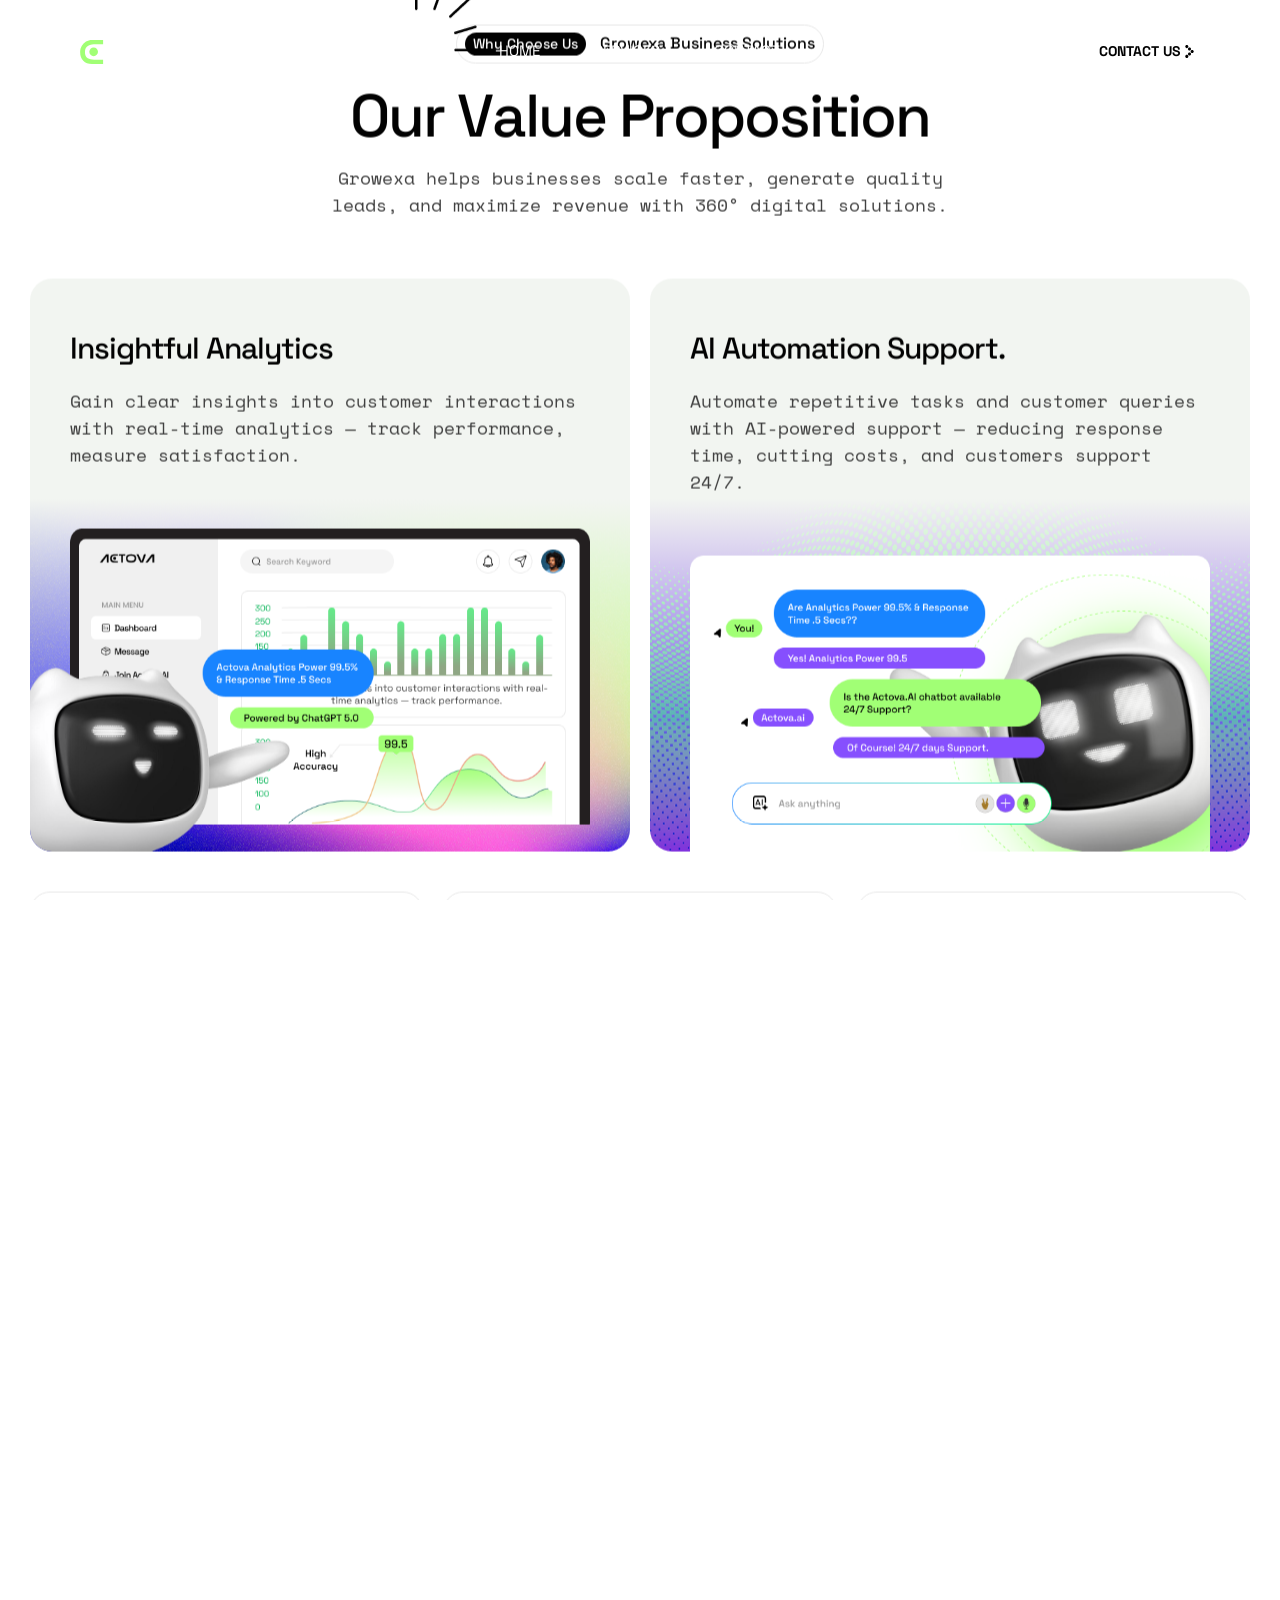
==== commit 563abebb: "add Font Awesome assets and update web pages with new content" ====
--- a/index.html
+++ b/index.html
@@ -5,17 +5,17 @@
     <meta charset="UTF-8">
     <meta http-equiv="X-UA-Compatible" content="IE=edge">
     <meta name="viewport" content="width=device-width, initial-scale=1.0">
-    <meta name="description" content="actova HTML5 Template">
+    <meta name="description" content="Growexa – 360° Digital Marketing, CRM & ERP Solutions Company in Pune">
     <meta name="author" content="Durgesh Sonar">
 
     <!-- Site Title -->
-    <title> Actova - AI Agency & Technology HTML Template </title>
+    <title> Growexa – 360° Digital Marketing, CRM & ERP Solutions Company in Pune </title>
 
     <!-- Site Favicon -->
     <link rel="shortcut icon" href="assets/images/logo/favicon.png" type="image/x-icon">
 
     <!-- All CSS Files -->
-    <link rel="stylesheet" href="vendor/fontawesome/all.min.css">
+    <link rel="stylesheet" href="https://cdnjs.cloudflare.com/ajax/libs/font-awesome/6.5.1/css/all.min.css">
     <link rel="stylesheet" href="vendor/bootstrap/bootstrap.min.css">
     <link rel="stylesheet" href="vendor/meanmenu/meanmenu.min.css">
     <link rel="stylesheet" href="vendor/swiper/swiper-bundle.min.css">
@@ -34,7 +34,7 @@
 
     <!-- Scroll to top -->
     <button id="scroll_top" class="scroll--top">
-        <i class="fal fa-arrow-up"></i>
+        <i class="fa-solid fa-arrow-up"></i>
     </button>
 
     <!-- header placeholder -->
@@ -47,11 +47,11 @@
             <section class="tp-hero5-area">
                 <div class="container">
                     <div class="tp-hero5-content">
-                        <div class="subtitle"><span>New</span> Talk Smart. Grow Fast</div>
-                        <h1 class="title elastic-anim"> Smarter Ai <br> <span> Chatbot </span> Solution </h1>
+                        <div class="subtitle"><span>New</span> We Don’t Just Market Brands — We Build Digital Authority</div>
+                        <h1 class="title elastic-anim"> Growexa – 360° Digital <br> <span> Marketing </span> Solution </h1>
                         <form action="#">
                             <input type="text" name="search" placeholder="Enter Email Address">
-                            <button type="submit" class="submit">Get’s Started
+                            <button type="submit" class="submit">Get Free Strategy
                                 <svg width="9" height="13" viewBox="0 0 9 13" xmlns="http://www.w3.org/2000/svg">
                                     <path
                                         d="M6.94827 4.93104C6.08311 4.93104 5.37931 5.63484 5.37931 6.5C5.37931 7.36516 6.08311 8.06896 6.94827 8.06896C7.81343 8.06896 8.51723 7.36516 8.51723 6.5C8.51723 5.63484 7.81343 4.93104 6.94827 4.93104ZM4.25862 5.60346C5.12378 5.60346 5.82758 4.89965 5.82758 4.03449C5.82758 3.16933 5.12378 2.46553 4.25862 2.46553C3.39346 2.46553 2.68965 3.16933 2.68965 4.03449C2.68965 4.89965 3.39346 5.60346 4.25862 5.60346ZM1.56896 3.13793C2.43412 3.13793 3.13793 2.43412 3.13793 1.56896C3.13793 0.703803 2.43412 0 1.56896 0C0.703803 0 0 0.703803 0 1.56896C0 2.43412 0.703803 3.13793 1.56896 3.13793ZM4.25862 7.39654C3.39346 7.39654 2.68965 8.10035 2.68965 8.96551C2.68965 9.83067 3.39346 10.5345 4.25862 10.5345C5.12378 10.5345 5.82758 9.83067 5.82758 8.96551C5.82758 8.10035 5.12378 7.39654 4.25862 7.39654ZM1.56896 9.86207C0.703803 9.86207 0 10.5659 0 11.431C0 12.2962 0.703803 13 1.56896 13C2.43412 13 3.13793 12.2962 3.13793 11.431C3.13793 10.5659 2.43412 9.86207 1.56896 9.86207Z" />
@@ -62,8 +62,8 @@
                             </span>
                         </form>
                         <ul>
-                            <li> <span><i class="fal fa-check"></i></span> 14 days Free Trial</li>
-                            <li> <span><i class="fal fa-check"></i></span> No credit card required</li>
+                            <li> <span><i class="fa-solid fa-check"></i></span> Digital Marketing, CRM & ERP</li>
+                            <li> <span><i class="fa-solid fa-check"></i></span> Data-driven growth strategies</li>
                         </ul>
                     </div>
                     <div class="hero5-img">
@@ -82,15 +82,15 @@
                 <div class="container">
                     <div class="tp-chat-title-wrap">
                         <h2 class="sec-title-3 elastic-anim">
-                            <span> Chat with Actova </span>
+                            <span> Grow with Growexa </span>
                         </h2>
                     </div>
                     <div class="tp-chat-list">
                         <div class="tp-chat-item">
                             <a href="#">
                                 <img src="assets/images/home-5/chat-icon.png" alt="Icon">
-                                <p class="text">actova.ai</p>
-                                <h3 class="title">Start Chatting Actova.ai</h3>
+                                <p class="text">growexa.com</p>
+                                <h3 class="title">Start Growing with Growexa</h3>
                             </a>
                         </div>
                         <div class="tp-chat-item">
@@ -110,13 +110,13 @@
                         <div class="tp-chat-item">
                             <a href="#">
                                 <img src="assets/images/home-5/chat-icon-4.png" alt="Icon">
-                                <p>actova.ai</p>
-                                <h3 class="title">Original Output Accordingly </h3>
+                                <p>growexa.com</p>
+                                <h3 class="title">Performance-Focused Execution</h3>
                             </a>
                         </div>
                     </div>
                     <div class="tp-chat-btn-wrap">
-                        <a href="#" class="actova-btn-primary">Try Free – No Credit Card Needed!</a>
+                        <a href="#" class="actova-btn-primary">Get Free Digital Marketing Strategy</a>
                     </div>
                 </div>
                 <img src="assets/images/home-5/chat-bot.png" alt="Chat Bot" class="chat-bot" data-speed="0.9">
@@ -187,10 +187,9 @@
             <div class="tp-feature5-area">
                 <div class="tp-container-1715">
                     <div class="tp-feature5-top">
-                        <div class="sub-title-3"><span>Features</span> Actova Powerful Analytics</div>
-                        <h2 class="sec-title-2 elastic-anim">Value Proposition</h2>
-                        <p>Actova chatbot helps businesses deliver instant answering customer questions to boosting
-                            sales & engagement.
+                        <div class="sub-title-3"><span>Why Choose Us</span> Growexa Business Solutions</div>
+                        <h2 class="sec-title-2 elastic-anim">Our Value Proposition</h2>
+                        <p>Growexa helps businesses scale faster, generate quality leads, and maximize revenue with 360° digital solutions.
                         </p>
                     </div>
                     <div class="tp-feature5-list">
@@ -264,8 +263,8 @@
             <section class="tp-power-area pt-120">
                 <div class="container">
                     <div class="tp-power-title-wrap">
-                        <h2 class="sub-title-3"><span>Actova</span> Actova AI Powered</h2>
-                        <h2 class="sec-title-2 elastic-anim">Smarter Conversations. Faster Results.</h2>
+                        <h2 class="sub-title-3"><span>Growexa</span> Beyond Marketing</h2>
+                        <h2 class="sec-title-2 elastic-anim">We Build Business Systems.</h2>
                     </div>
                     <div class="tp-power-wrapper">
                         <div class="tp-power-img">
@@ -280,18 +279,16 @@
                             </div>
                         </div>
                         <div class="tp-power-content">
-                            <p class="text">“ We are a next-generation AI solutions company dedicated to helping
-                                businesses scale smarter. ”</p>
-                            <p>We design AI-driven tools that reduce support costs, boost engagement, and unlock new
-                                growth opportunities. From startups to enterprises.</p>
+                            <p class="text">“ Growexa is a results-driven digital marketing agency in Pune, delivering powerful 360° digital marketing, CRM, and ERP solutions. ”</p>
+                            <p>Growexa helps you capture, manage, and convert leads using advanced CRM and ERP systems — ensuring your business grows efficiently.</p>
                             <ul>
-                                <li><span><i class="fal fa-check"></i></span> Custom AI Solutions</li>
-                                <li><span><i class="fal fa-check"></i></span> Neural Intelligence at Core</li>
-                                <li><span><i class="fal fa-check"></i></span> Human-Like Interaction</li>
-                                <li><span><i class="fal fa-check"></i></span> Data-First Security</li>
+                                <li><span><i class="fa-solid fa-check"></i></span> Data-driven marketing</li>
+                                <li><span><i class="fa-solid fa-check"></i></span> Customized business solutions</li>
+                                <li><span><i class="fa-solid fa-check"></i></span> Advanced CRM & ERP</li>
+                                <li><span><i class="fa-solid fa-check"></i></span> ROI-focused campaigns</li>
                             </ul>
                             <a href="#" class="actova-btn-primary">
-                                Get’s Started
+                                Start Growing Your Business
                                 <svg width="9" height="13" viewBox="0 0 9 13" xmlns="http://www.w3.org/2000/svg">
                                     <path
                                         d="M7.18965 4.93104C6.32449 4.93104 5.62069 5.63484 5.62069 6.5C5.62069 7.36516 6.32449 8.06896 7.18965 8.06896C8.05481 8.06896 8.75861 7.36516 8.75861 6.5C8.75861 5.63484 8.05481 4.93104 7.18965 4.93104ZM4.5 5.60346C5.36516 5.60346 6.06896 4.89965 6.06896 4.03449C6.06896 3.16933 5.36516 2.46553 4.5 2.46553C3.63484 2.46553 2.93103 3.16933 2.93103 4.03449C2.93103 4.89965 3.63484 5.60346 4.5 5.60346ZM1.81034 3.13793C2.6755 3.13793 3.3793 2.43412 3.3793 1.56896C3.3793 0.703803 2.6755 0 1.81034 0C0.945181 0 0.241379 0.703803 0.241379 1.56896C0.241379 2.43412 0.945181 3.13793 1.81034 3.13793ZM4.5 7.39654C3.63484 7.39654 2.93103 8.10035 2.93103 8.96551C2.93103 9.83067 3.63484 10.5345 4.5 10.5345C5.36516 10.5345 6.06896 9.83067 6.06896 8.96551C6.06896 8.10035 5.36516 7.39654 4.5 7.39654ZM1.81034 9.86207C0.945181 9.86207 0.241379 10.5659 0.241379 11.431C0.241379 12.2962 0.945181 13 1.81034 13C2.6755 13 3.3793 12.2962 3.3793 11.431C3.3793 10.5659 2.6755 9.86207 1.81034 9.86207Z">
@@ -300,27 +297,16 @@
                             </a>
                         </div>
                     </div>
-                    <div class="text-wrapper">
-                        <p>Let’s Create Something Intelligent Together! <a href="#">Get’s Started Now
-                                <span class="icon">
-                                    <svg width="13" height="13" viewBox="0 0 13 13" xmlns="http://www.w3.org/2000/svg">
-                                        <path
-                                            d="M9.18948 4.93104C8.32432 4.93104 7.62052 5.63484 7.62052 6.5C7.62052 7.36516 8.32432 8.06896 9.18948 8.06896C10.0546 8.06896 10.7584 7.36516 10.7584 6.5C10.7584 5.63484 10.0546 4.93104 9.18948 4.93104ZM6.49983 5.60346C7.36499 5.60346 8.06879 4.89965 8.06879 4.03449C8.06879 3.16933 7.36499 2.46553 6.49983 2.46553C5.63467 2.46553 4.93087 3.16933 4.93087 4.03449C4.93087 4.89965 5.63467 5.60346 6.49983 5.60346ZM3.81017 3.13793C4.67533 3.13793 5.37914 2.43412 5.37914 1.56896C5.37914 0.703803 4.67533 0 3.81017 0C2.94501 0 2.24121 0.703803 2.24121 1.56896C2.24121 2.43412 2.94501 3.13793 3.81017 3.13793ZM6.49983 7.39654C5.63467 7.39654 4.93087 8.10035 4.93087 8.96551C4.93087 9.83067 5.63467 10.5345 6.49983 10.5345C7.36499 10.5345 8.06879 9.83067 8.06879 8.96551C8.06879 8.10035 7.36499 7.39654 6.49983 7.39654ZM3.81017 9.86207C2.94501 9.86207 2.24121 10.5659 2.24121 11.431C2.24121 12.2962 2.94501 13 3.81017 13C4.67533 13 5.37914 12.2962 5.37914 11.431C5.37914 10.5659 4.67533 9.86207 3.81017 9.86207Z">
-                                        </path>
-                                    </svg>
-                                </span>
-                            </a></p>
-                    </div>
                 </div>
             </section>
             <!-- Power area -->
 
 
             <!-- Testimonial area start -->
-            <section class="tp-testimonial-area-3 esf tp-testimonial-area-5 pb-100">
+            <section class="tp-testimonial-area-3 esf tp-testimonial-area-5 pb-100" style="margin-top: 100px;">
                 <div class="tp-testimonial-inner-3">
                     <div class="title-wrap">
-                        <h2 class="sub-title-3"><span>Actova</span> Customer Stories</h2>
+                        <h2 class="sub-title-3"><span>Growexa</span> Success Stories</h2>
                         <h2 class="sec-title-2 elastic-anim">Voices of Our Users</h2>
                     </div>
                     <div class="tp-testimonial-wrapper">
@@ -411,7 +397,7 @@
                                     </div>
                                     <div class="ratings">
                                         <a href="#"><img src="assets/images/testimonial/ratings.png" alt="Ratings"></a>
-                                        <p>5.0 Rating, 24 Reviews</p>
+                                        <p>4.5 Rating, 24 Reviews</p>
                                     </div>
                                 </div>
                                 <div class="tp-testimonial-navigation">
@@ -444,8 +430,7 @@
                     <div class="container">
                         <div class="tp-price-titlebox text-center">
                             <h2 class="sec-title-2 elastic-anim">Flexible Plan</h2>
-                            <p>Actova chatbot helps businesses deliver instant answering customer questions to boosting
-                                sales & engagement.
+                            <p>Growexa helps businesses scale faster, generate quality leads, and maximize revenue with 360° digital solutions.
                             </p>
                         </div>
 
@@ -464,9 +449,9 @@
                                         <div class="tp-price-header">
                                             <p class="plan-name">Starter</p>
                                         </div>
-                                        <p class="tp-price-desc">Perfect for freelancers, creators, and small teams.</p>
+                                        <p class="tp-price-desc">Perfect for startups and small businesses looking to establish their online presence.</p>
                                         <div class="price-btn-wrap">
-                                            <div class="tp-price-amount"><span>$12</span> / per month</div>
+                                            <div class="tp-price-amount"><span>₹9,999</span> / per month</div>
                                             <a href="#" class="actova-btn-light">
                                                 Join Starter Plan
                                                 <svg width="9" height="13" viewBox="0 0 9 13"
@@ -494,7 +479,7 @@
                                                                     fill="#020202" />
                                                             </g>
                                                         </svg>
-                                                    </span> Access to Core AI Tools
+                                                    </span> SEO Audit & Keyword Research
                                                 </li>
                                                 <li>
                                                     <span class="icon">
@@ -511,7 +496,7 @@
                                                                     fill="#020202" />
                                                             </g>
                                                         </svg>
-                                                    </span> 5K AI Content Generations.
+                                                    </span> Basic Social Media Management
                                                 </li>
                                                 <li>
                                                     <span class="icon">
@@ -528,9 +513,9 @@
                                                                     fill="#020202" />
                                                             </g>
                                                         </svg>
-                                                    </span> 3 Team Members
-                                                </li>
-                                                <li class="disable">
+                                                    </span> 2 Paid Ad Campaigns
+                                                </li>
+                                                <li>
                                                     <span class="icon">
                                                         <svg width="12" height="12" viewBox="0 0 12 12" fill="none"
                                                             xmlns="http://www.w3.org/2000/svg">
@@ -545,7 +530,7 @@
                                                                     fill="#020202" />
                                                             </g>
                                                         </svg>
-                                                    </span> Standard Support
+                                                    </span> Monthly Performance Report
                                                 </li>
                                             </ul>
                                         </div>
@@ -565,10 +550,9 @@
                                         </div>
 
                                         <div class="price-inner">
-                                            <p class="tp-price-desc">Perfect for growing businesses, startups, and
-                                                creators.</p>
+                                            <p class="tp-price-desc">Ideal for growing businesses that need a comprehensive digital marketing strategy.</p>
                                             <div class="price-btn-wrap">
-                                                <div class="tp-price-amount"><span>$39</span> / per month</div>
+                                                <div class="tp-price-amount"><span>₹24,999</span> / per month</div>
                                                 <a href="#" class="actova-btn-primary">
                                                     Join Premium Plan
                                                     <svg width="9" height="13" viewBox="0 0 9 13"
@@ -595,8 +579,7 @@
                                                                         d="M9.39174 2.82232L4.54294 7.67106L2.32065 5.44872C1.98596 5.11403 1.44322 5.11397 1.10848 5.44866C0.773736 5.7834 0.773736 6.32609 1.10848 6.66083L3.93682 9.48929C4.09755 9.65004 4.31556 9.74036 4.54288 9.74037H4.54294C4.77025 9.74037 4.98825 9.65003 5.14899 9.48935L10.6039 4.03455C10.9386 3.6998 10.9386 3.15712 10.6039 2.82237C10.2692 2.48763 9.72648 2.48757 9.39174 2.82232Z"
                                                                         fill="#020202" />
                                                                 </g>
-                                                            </svg>
-                                                        </span> Everything in Starter
+                                                                                </span> Advanced SEO & Content Strategy
                                                     </li>
                                                     <li>
                                                         <span class="icon">
@@ -613,7 +596,7 @@
                                                                         fill="#020202" />
                                                                 </g>
                                                             </svg>
-                                                        </span> 50K AI Generations / month
+                                                        </span> 5 Paid Ad Campaigns
                                                     </li>
                                                     <li>
                                                         <span class="icon">
@@ -630,7 +613,7 @@
                                                                         fill="#020202" />
                                                                 </g>
                                                             </svg>
-                                                        </span> Unlimited Projects
+                                                        </span> CRM Integration & Lead Tracking
                                                     </li>
                                                     <li>
                                                         <span class="icon">
@@ -647,7 +630,7 @@
                                                                         fill="#020202" />
                                                                 </g>
                                                             </svg>
-                                                        </span> Advanced Analytics
+                                                        </span> Weekly Performance Reports
                                                     </li>
                                                     <li>
                                                         <span class="icon">
@@ -664,8 +647,8 @@
                                                                         fill="#020202" />
                                                                 </g>
                                                             </svg>
-                                                        </span> Priority Email Support
-                                                    </li>
+                                                        </span> Dedicated Support
+                                                    </li>                                       </li>
                                                 </ul>
                                             </div>
                                         </div>
@@ -674,10 +657,9 @@
                                         <div class="tp-price-header">
                                             <p class="plan-name">Enterprise</p>
                                         </div>
-                                        <p class="tp-price-desc">Built for large-scale organizations that need AI power.
-                                        </p>
+                                        <p class="tp-price-desc">Comprehensive 360° growth solutions and business automation for large organizations.</p>
                                         <div class="price-btn-wrap">
-                                            <div class="tp-price-amount"><span>$59</span> /per month</div>
+                                            <div class="tp-price-amount"><span>₹49,999</span> / per month</div>
                                             <a href="#" class="actova-btn-light">
                                                 Join Enterprise Plan
                                                 <svg width="9" height="13" viewBox="0 0 9 13"
@@ -705,7 +687,7 @@
                                                                     fill="#020202" />
                                                             </g>
                                                         </svg>
-                                                    </span> Unlimited Generations
+                                                    </span> 360° Digital Marketing Strategy
                                                 </li>
                                                 <li>
                                                     <span class="icon">
@@ -722,7 +704,7 @@
                                                                     fill="#020202" />
                                                             </g>
                                                         </svg>
-                                                    </span> Dedicated Account Manager
+                                                    </span> Custom ERP & Automation Solutions
                                                 </li>
                                                 <li>
                                                     <span class="icon">
@@ -739,9 +721,9 @@
                                                                     fill="#020202" />
                                                             </g>
                                                         </svg>
-                                                    </span> SLA & Enterprise-Grade Security
-                                                </li>
-                                                <li class="disable">
+                                                    </span> Dedicated Account Manager
+                                                </li>
+                                                <li>
                                                     <span class="icon">
                                                         <svg width="12" height="12" viewBox="0 0 12 12" fill="none"
                                                             xmlns="http://www.w3.org/2000/svg">
@@ -756,7 +738,7 @@
                                                                     fill="#020202" />
                                                             </g>
                                                         </svg>
-                                                    </span> Custom Integrations
+                                                    </span> 24/7 Priority Support
                                                 </li>
                                             </ul>
                                         </div>
@@ -767,9 +749,9 @@
                                         <div class="tp-price-header">
                                             <p class="plan-name">Starter</p>
                                         </div>
-                                        <p class="tp-price-desc">Perfect for freelancers, creators, and small teams.</p>
+                                        <p class="tp-price-desc">Perfect for startups and small businesses looking to establish their online presence.</p>
                                         <div class="price-btn-wrap">
-                                            <div class="tp-price-amount"><span>$119</span> / per year</div>
+                                            <div class="tp-price-amount"><span>₹99,999</span> / per year</div>
                                             <a href="#" class="actova-btn-light">
                                                 Join Starter Plan
                                                 <svg width="9" height="13" viewBox="0 0 9 13"
@@ -790,7 +772,7 @@
                                                                 d="M9.39174 0.822318L4.54294 5.67106L2.32065 3.44872C1.98596 3.11403 1.44322 3.11397 1.10848 3.44866C0.773736 3.7834 0.773736 4.32609 1.10848 4.66083L3.93682 7.48929C4.09755 7.65004 4.31556 7.74036 4.54288 7.74037H4.54294C4.77025 7.74037 4.98825 7.65003 5.14899 7.48935L10.6039 2.03455C10.9386 1.6998 10.9386 1.15712 10.6039 0.822375C10.2692 0.487632 9.72648 0.487575 9.39174 0.822318Z"
                                                                 fill="#020202" />
                                                         </svg>
-                                                    </span> Access to Core AI Tools
+                                                        </span> SEO Audit & Keyword Research
                                                 </li>
                                                 <li>
                                                     <span class="icon">
@@ -800,7 +782,7 @@
                                                                 d="M9.39174 0.822318L4.54294 5.67106L2.32065 3.44872C1.98596 3.11403 1.44322 3.11397 1.10848 3.44866C0.773736 3.7834 0.773736 4.32609 1.10848 4.66083L3.93682 7.48929C4.09755 7.65004 4.31556 7.74036 4.54288 7.74037H4.54294C4.77025 7.74037 4.98825 7.65003 5.14899 7.48935L10.6039 2.03455C10.9386 1.6998 10.9386 1.15712 10.6039 0.822375C10.2692 0.487632 9.72648 0.487575 9.39174 0.822318Z"
                                                                 fill="#020202" />
                                                         </svg>
-                                                    </span> 5K AI Content Generations.
+                                                    </span> Basic Social Media Management
                                                 </li>
                                                 <li>
                                                     <span class="icon">
@@ -810,9 +792,9 @@
                                                                 d="M9.39174 0.822318L4.54294 5.67106L2.32065 3.44872C1.98596 3.11403 1.44322 3.11397 1.10848 3.44866C0.773736 3.7834 0.773736 4.32609 1.10848 4.66083L3.93682 7.48929C4.09755 7.65004 4.31556 7.74036 4.54288 7.74037H4.54294C4.77025 7.74037 4.98825 7.65003 5.14899 7.48935L10.6039 2.03455C10.9386 1.6998 10.9386 1.15712 10.6039 0.822375C10.2692 0.487632 9.72648 0.487575 9.39174 0.822318Z"
                                                                 fill="#020202" />
                                                         </svg>
-                                                    </span> 3 Team Members
-                                                </li>
-                                                <li class="disable">
+                                                    </span> 2 Paid Ad Campaigns
+                                                </li>
+                                                <li>
                                                     <span class="icon">
                                                         <svg width="11" height="8" viewBox="0 0 11 8" fill="none"
                                                             xmlns="http://www.w3.org/2000/svg">
@@ -820,7 +802,7 @@
                                                                 d="M9.39174 0.822318L4.54294 5.67106L2.32065 3.44872C1.98596 3.11403 1.44322 3.11397 1.10848 3.44866C0.773736 3.7834 0.773736 4.32609 1.10848 4.66083L3.93682 7.48929C4.09755 7.65004 4.31556 7.74036 4.54288 7.74037H4.54294C4.77025 7.74037 4.98825 7.65003 5.14899 7.48935L10.6039 2.03455C10.9386 1.6998 10.9386 1.15712 10.6039 0.822375C10.2692 0.487632 9.72648 0.487575 9.39174 0.822318Z"
                                                                 fill="#020202" />
                                                         </svg>
-                                                    </span> Standard Support
+                                                    </span> Monthly Performance Report
                                                 </li>
                                             </ul>
                                         </div>
@@ -840,10 +822,9 @@
                                         </div>
 
                                         <div class="price-inner">
-                                            <p class="tp-price-desc">Perfect for growing businesses, startups, and
-                                                creators.</p>
+                                            <p class="tp-price-desc">Ideal for growing businesses that need a comprehensive digital marketing strategy.</p>
                                             <div class="price-btn-wrap">
-                                                <div class="tp-price-amount"><span>$339</span> / per year</div>
+                                                <div class="tp-price-amount"><span>₹2,49,999</span> / per year</div>
                                                 <a href="#" class="actova-btn-primary">
                                                     Join Premium Plan
                                                     <svg width="9" height="13" viewBox="0 0 9 13"
@@ -871,7 +852,24 @@
                                                                         fill="#020202" />
                                                                 </g>
                                                             </svg>
-                                                        </span> Everything in Starter
+                                                        </span> Advanced SEO & Content Strategy
+                                                    </li>
+                                                    <li>
+                                                        <span class="icon">
+                                                            <svg width="12" height="12" viewBox="0 0 12 12" fill="none"
+                                                                xmlns="http://www.w3.org/2000/svg">
+                                                                <mask id="mask0_2678_087" style="mask-type:alpha"
+                                                                    maskUnits="userSpaceOnUse" x="0" y="0" width="12"
+                                                                    height="12">
+                                                                    <rect width="12" height="12" fill="#D9D9D9" />
+                                                                </mask>
+                                                                <g mask="url(#mask0_2476_687)">
+                                                                    <path
+                                                                        d="M9.39174 2.82232L4.54294 7.67106L2.32065 5.44872C1.98596 5.11403 1.44322 5.11397 1.10848 5.44866C0.773736 5.7834 0.773736 6.32609 1.10848 6.66083L3.93682 9.48929C4.09755 9.65004 4.31556 9.74036 4.54288 9.74037H4.54294C4.77025 9.74037 4.98825 9.65003 5.14899 9.48935L10.6039 4.03455C10.9386 3.6998 10.9386 3.15712 10.6039 2.82237C10.2692 2.48763 9.72648 2.48757 9.39174 2.82232Z"
+                                                                        fill="#020202" />
+                                                                </g>
+                                                            </svg>
+                                                        </span> 5 Paid Ad Campaigns
                                                     </li>
                                                     <li>
                                                         <span class="icon">
@@ -888,7 +886,7 @@
                                                                         fill="#020202" />
                                                                 </g>
                                                             </svg>
-                                                        </span> 50K AI Generations / month
+                                                        </span> CRM Integration & Lead Tracking
                                                     </li>
                                                     <li>
                                                         <span class="icon">
@@ -905,7 +903,7 @@
                                                                         fill="#020202" />
                                                                 </g>
                                                             </svg>
-                                                        </span> Unlimited Projects
+                                                        </span> Weekly Performance Reports
                                                     </li>
                                                     <li>
                                                         <span class="icon">
@@ -922,24 +920,7 @@
                                                                         fill="#020202" />
                                                                 </g>
                                                             </svg>
-                                                        </span> Advanced Analytics
-                                                    </li>
-                                                    <li>
-                                                        <span class="icon">
-                                                            <svg width="12" height="12" viewBox="0 0 12 12" fill="none"
-                                                                xmlns="http://www.w3.org/2000/svg">
-                                                                <mask id="mask0_24268_687" style="mask-type:alpha"
-                                                                    maskUnits="userSpaceOnUse" x="0" y="0" width="12"
-                                                                    height="12">
-                                                                    <rect width="12" height="12" fill="#D9D9D9" />
-                                                                </mask>
-                                                                <g mask="url(#mask0_2408_687)">
-                                                                    <path
-                                                                        d="M9.39174 2.82232L4.54294 7.67106L2.32065 5.44872C1.98596 5.11403 1.44322 5.11397 1.10848 5.44866C0.773736 5.7834 0.773736 6.32609 1.10848 6.66083L3.93682 9.48929C4.09755 9.65004 4.31556 9.74036 4.54288 9.74037H4.54294C4.77025 9.74037 4.98825 9.65003 5.14899 9.48935L10.6039 4.03455C10.9386 3.6998 10.9386 3.15712 10.6039 2.82237C10.2692 2.48763 9.72648 2.48757 9.39174 2.82232Z"
-                                                                        fill="#020202" />
-                                                                </g>
-                                                            </svg>
-                                                        </span> Priority Email Support
+                                                        </span> Dedicated Support
                                                     </li>
                                                 </ul>
                                             </div>
@@ -949,10 +930,9 @@
                                         <div class="tp-price-header">
                                             <p class="plan-name">Enterprise</p>
                                         </div>
-                                        <p class="tp-price-desc">Built for large-scale organizations that need AI power.
-                                        </p>
+                                        <p class="tp-price-desc">Comprehensive 360° growth solutions and business automation for large organizations.</p>
                                         <div class="price-btn-wrap">
-                                            <div class="tp-price-amount"><span>$899</span> / per year</div>
+                                            <div class="tp-price-amount"><span>₹4,99,999</span> / per year</div>
                                             <a href="#" class="actova-btn-light">
                                                 Join Enterprise Plan
                                                 <svg width="9" height="13" viewBox="0 0 9 13"
@@ -973,7 +953,7 @@
                                                                 d="M9.39174 0.822318L4.54294 5.67106L2.32065 3.44872C1.98596 3.11403 1.44322 3.11397 1.10848 3.44866C0.773736 3.7834 0.773736 4.32609 1.10848 4.66083L3.93682 7.48929C4.09755 7.65004 4.31556 7.74036 4.54288 7.74037H4.54294C4.77025 7.74037 4.98825 7.65003 5.14899 7.48935L10.6039 2.03455C10.9386 1.6998 10.9386 1.15712 10.6039 0.822375C10.2692 0.487632 9.72648 0.487575 9.39174 0.822318Z"
                                                                 fill="#020202" />
                                                         </svg>
-                                                    </span> Unlimited Generations
+                                                    </span> 360° Digital Marketing Strategy
                                                 </li>
                                                 <li>
                                                     <span class="icon">
@@ -983,7 +963,7 @@
                                                                 d="M9.39174 0.822318L4.54294 5.67106L2.32065 3.44872C1.98596 3.11403 1.44322 3.11397 1.10848 3.44866C0.773736 3.7834 0.773736 4.32609 1.10848 4.66083L3.93682 7.48929C4.09755 7.65004 4.31556 7.74036 4.54288 7.74037H4.54294C4.77025 7.74037 4.98825 7.65003 5.14899 7.48935L10.6039 2.03455C10.9386 1.6998 10.9386 1.15712 10.6039 0.822375C10.2692 0.487632 9.72648 0.487575 9.39174 0.822318Z"
                                                                 fill="#020202" />
                                                         </svg>
-                                                    </span> Dedicated Account Manager
+                                                    </span> Custom ERP & Automation Solutions
                                                 </li>
                                                 <li>
                                                     <span class="icon">
@@ -993,9 +973,9 @@
                                                                 d="M9.39174 0.822318L4.54294 5.67106L2.32065 3.44872C1.98596 3.11403 1.44322 3.11397 1.10848 3.44866C0.773736 3.7834 0.773736 4.32609 1.10848 4.66083L3.93682 7.48929C4.09755 7.65004 4.31556 7.74036 4.54288 7.74037H4.54294C4.77025 7.74037 4.98825 7.65003 5.14899 7.48935L10.6039 2.03455C10.9386 1.6998 10.9386 1.15712 10.6039 0.822375C10.2692 0.487632 9.72648 0.487575 9.39174 0.822318Z"
                                                                 fill="#020202" />
                                                         </svg>
-                                                    </span> SLA & Enterprise-Grade Security
-                                                </li>
-                                                <li class="disable">
+                                                    </span> Dedicated Account Manager
+                                                </li>
+                                                <li>
                                                     <span class="icon">
                                                         <svg width="11" height="8" viewBox="0 0 11 8" fill="none"
                                                             xmlns="http://www.w3.org/2000/svg">
@@ -1003,7 +983,7 @@
                                                                 d="M9.39174 0.822318L4.54294 5.67106L2.32065 3.44872C1.98596 3.11403 1.44322 3.11397 1.10848 3.44866C0.773736 3.7834 0.773736 4.32609 1.10848 4.66083L3.93682 7.48929C4.09755 7.65004 4.31556 7.74036 4.54288 7.74037H4.54294C4.77025 7.74037 4.98825 7.65003 5.14899 7.48935L10.6039 2.03455C10.9386 1.6998 10.9386 1.15712 10.6039 0.822375C10.2692 0.487632 9.72648 0.487575 9.39174 0.822318Z"
                                                                 fill="#020202" />
                                                         </svg>
-                                                    </span> Custom Integrations
+                                                    </span> 24/7 Priority Support
                                                 </li>
                                             </ul>
                                         </div>
@@ -1023,8 +1003,7 @@
                     <div class="tp-integration5-titlebox">
                         <h2 class="sub-title-3"><span>Integration</span> Powerful Integrations</h2>
                         <h2 class="sec-title-2 elastic-anim">Integrations</h2>
-                        <p>Actova chatbot helps businesses deliver instant answering customer questions to boosting
-                            sales & engagement.
+                        <p>Growexa helps businesses scale faster, generate quality leads, and maximize revenue with 360° digital solutions.
                         </p>
                     </div>
 
@@ -1080,8 +1059,8 @@
                         <h2 class="sub-title-3"><span>Free Trail</span> Start Your Journey</h2>
                         <h2 class="sec-title-2 elastic-anim">Ready to Transform?</h2>
                         <ul>
-                            <li> <span><i class="fal fa-check"></i></span> 14 days Free Trial</li>
-                            <li> <span><i class="fal fa-check"></i></span> No credit card required</li>
+                            <li> <span><i class="fa-solid fa-check"></i></span> 14 days Free Trial</li>
+                            <li> <span><i class="fa-solid fa-check"></i></span> No credit card required</li>
                         </ul>
                         <a href="contact.html" class="actova-btn-secondary">
                             Get’s Started Free
@@ -1122,21 +1101,15 @@
                         <div class="tp-faq-wrapper-2">
                             <div class="tp-faq-list">
                                 <div class="tp-faq-item style-2">
-                                    <h3 class="tp-faq-title">What is Actova AI?</h3>
+                                    <h3 class="tp-faq-title">What is Growexa?</h3>
                                     <div class="tp-faq-body">
-                                        <p>Actova is a next-generation AI solution built to empower businesses of every
-                                            size. Actova helps automate repetitive workflows, generate high-quality
-                                            content in multiple formats, deliver deep data insights, and provide
-                                            real-time decision support.</p>
+                                        <p>Growexa is a results-driven digital marketing agency in Pune, India, delivering powerful 360° digital marketing, CRM, and ERP solutions to help businesses scale faster.</p>
                                     </div>
                                 </div>
                                 <div class="tp-faq-item style-2">
-                                    <h3 class="tp-faq-title">Who can use Actova AI?</h3>
+                                    <h3 class="tp-faq-title">Who can benefit from Growexa?</h3>
                                     <div class="tp-faq-body">
-                                        <p>Actova is a next-generation AI solution built to empower businesses of every
-                                            size. Actova helps automate repetitive workflows, generate high-quality
-                                            content in multiple formats, deliver deep data insights, and provide
-                                            real-time decision support.</p>
+                                        <p>Any business looking to increase their digital authority, generate more leads, and automate their operations using CRM and ERP systems can benefit from Growexa.</p>
                                     </div>
                                 </div>
                                 <div class="tp-faq-item style-2">
@@ -1150,18 +1123,13 @@
                                 <div class="tp-faq-item style-2">
                                     <h3 class="tp-faq-title">Do you offer custom pricing for enterprises?</h3>
                                     <div class="tp-faq-body">
-                                        <p>Actova is a next-generation AI solution built to empower businesses of every
-                                            size. Actova helps automate repetitive workflows, generate high-quality
-                                            content in multiple formats, deliver deep data insights, and provide
-                                            real-time decision support.</p>
+                                        <p>Yes, we offer custom enterprise solutions for businesses requiring advanced 360° digital marketing, dedicated CRM systems, and full-scale ERP automation.</p>
                                     </div>
                                 </div>
                                 <div class="tp-faq-item style-2">
-                                    <h3 class="tp-faq-title">Can Actova integrate with my existing tools?</h3>
+                                    <h3 class="tp-faq-title">Can Growexa integrate with my existing tools?</h3>
                                     <div class="tp-faq-body">
-                                        <p>We design and develop <strong>CNNs,</strong> RNNs, LSTMs, GANs, Transformers,
-                                            and custom hybrid architectures based on the use case—vision, speech,
-                                            language, or forecasting.</p>
+                                        <p>Yes, we specialize in advanced CRM & ERP integrations, ensuring all your business systems work together seamlessly for maximum efficiency.</p>
                                     </div>
                                 </div>
                                 <div class="tp-faq-item style-2">
@@ -1187,26 +1155,26 @@
                         <div class="tp-footer-top-2">
                             <div class="tp-footer-widget logo-widget">
                                 <img src="assets/images/logo/logo.svg" alt="Footer Logo">
-                                <p>We’re Global AI Agency with Masterpiece.</p>
+                                <p>Growexa – Your Digital Growth & Automation Partner</p>
                                 <ul class="tp-social-media">
                                     <li>
                                         <a href="#">
-                                            <i class="fab fa-facebook-f"></i>
+                                            <i class="fa-brands fa-facebook-f"></i>
                                         </a>
                                     </li>
                                     <li>
                                         <a href="#">
-                                            <i class="fab fa-twitter"></i>
+                                            <i class="fa-brands fa-twitter"></i>
                                         </a>
                                     </li>
                                     <li>
                                         <a href="#">
-                                            <i class="fab fa-linkedin-in"></i>
+                                            <i class="fa-brands fa-linkedin-in"></i>
                                         </a>
                                     </li>
                                     <li>
                                         <a href="#">
-                                            <i class="fab fa-pinterest-p"></i>
+                                            <i class="fa-brands fa-pinterest-p"></i>
                                         </a>
                                     </li>
                                 </ul>
@@ -1237,7 +1205,7 @@
                                 <h2 class="title-2">Newsletter</h2>
                                 <form action="#">
                                     <input type="text" placeholder="Email Address">
-                                    <button type="submit" class="submit"><i class="fal fa-paper-plane"></i></button>
+                                    <button type="submit" class="submit"><i class="fa-solid fa-paper-plane"></i></button>
                                 </form>
                                 <div class="tp-user-box-2">
                                     <div class="images">
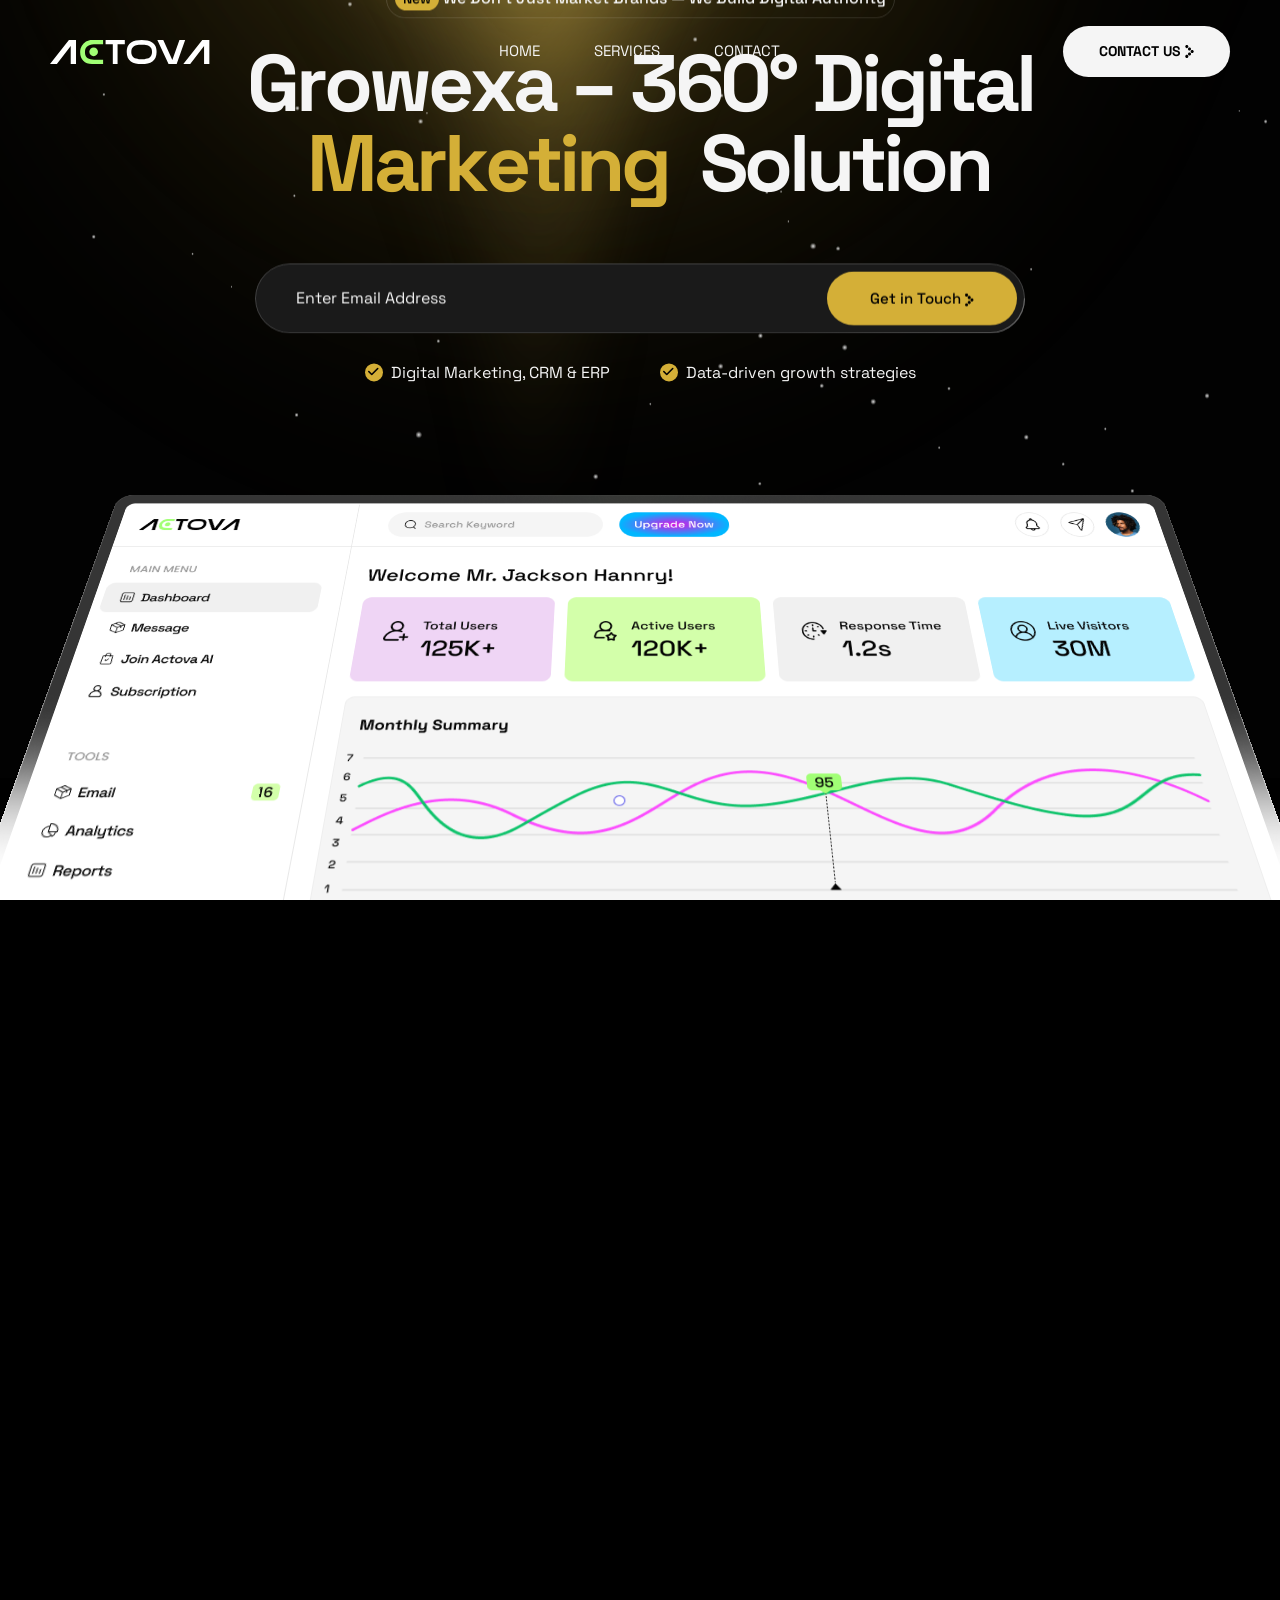
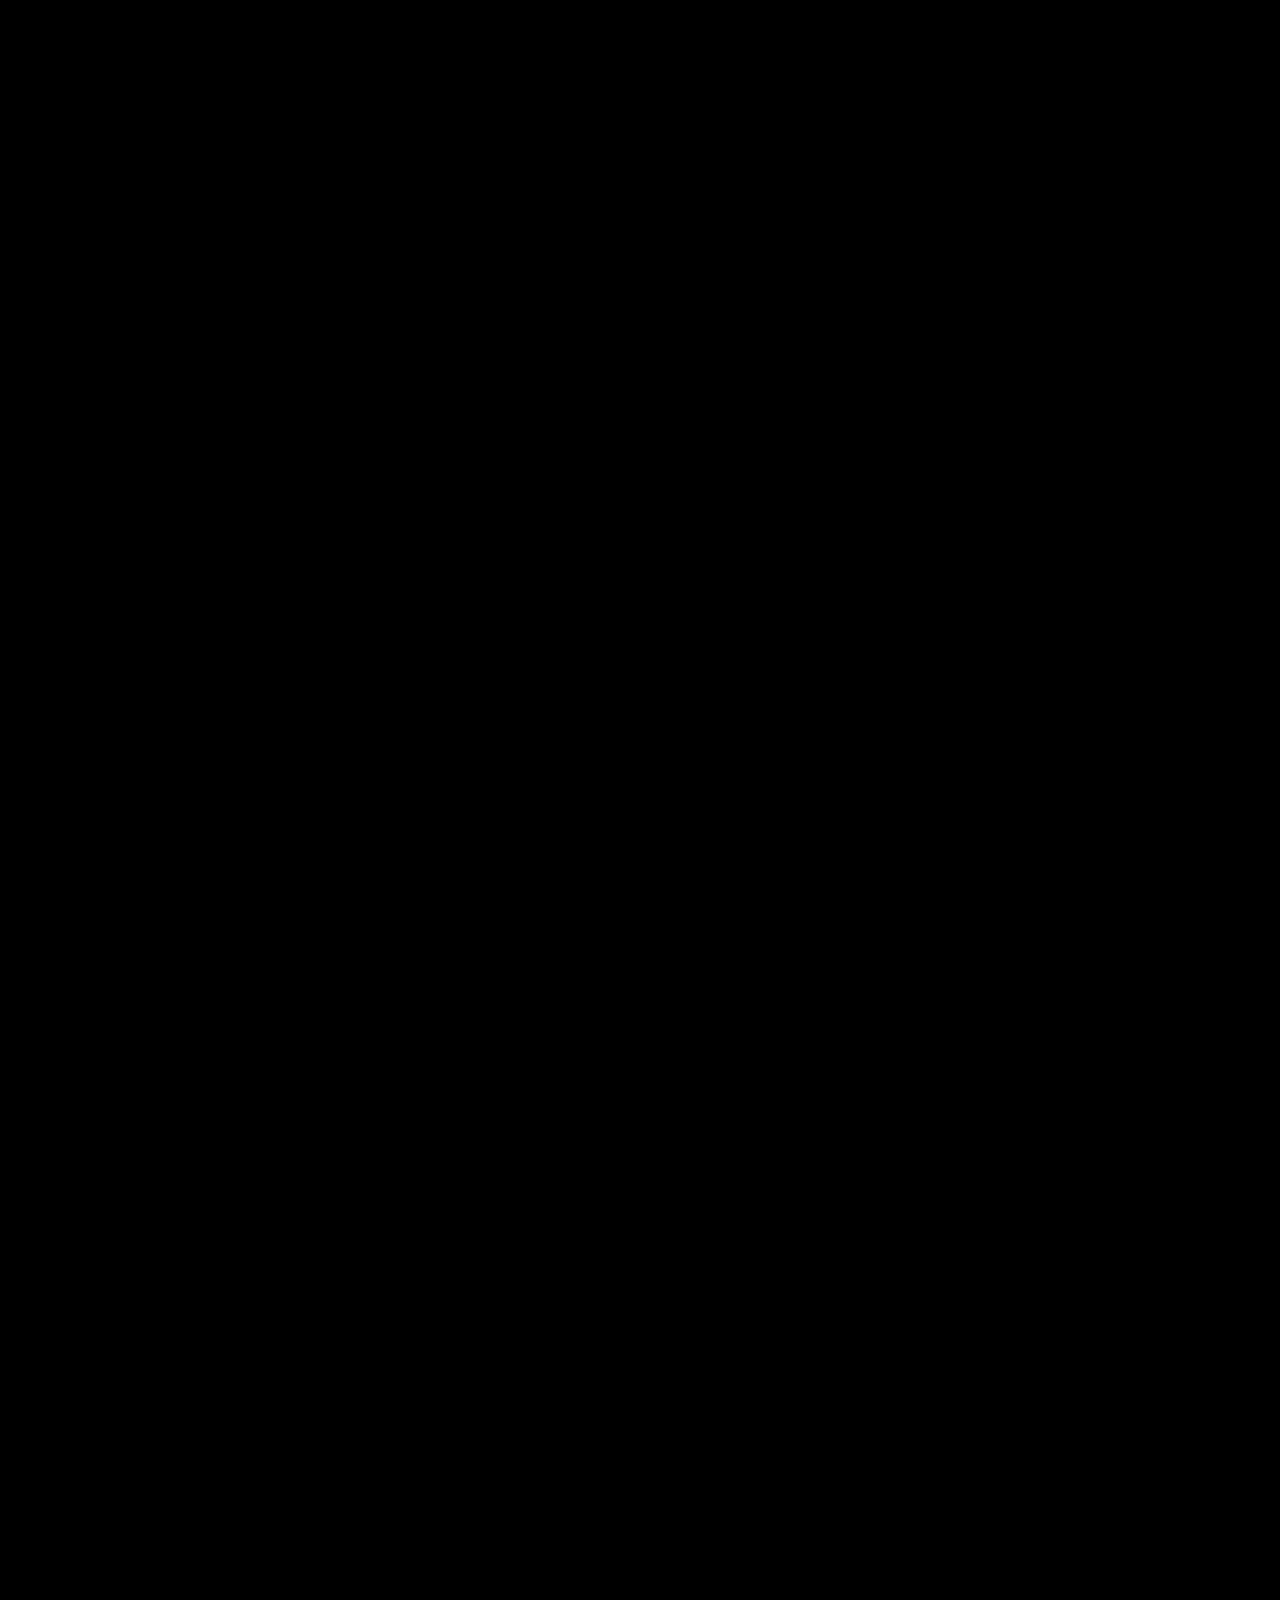
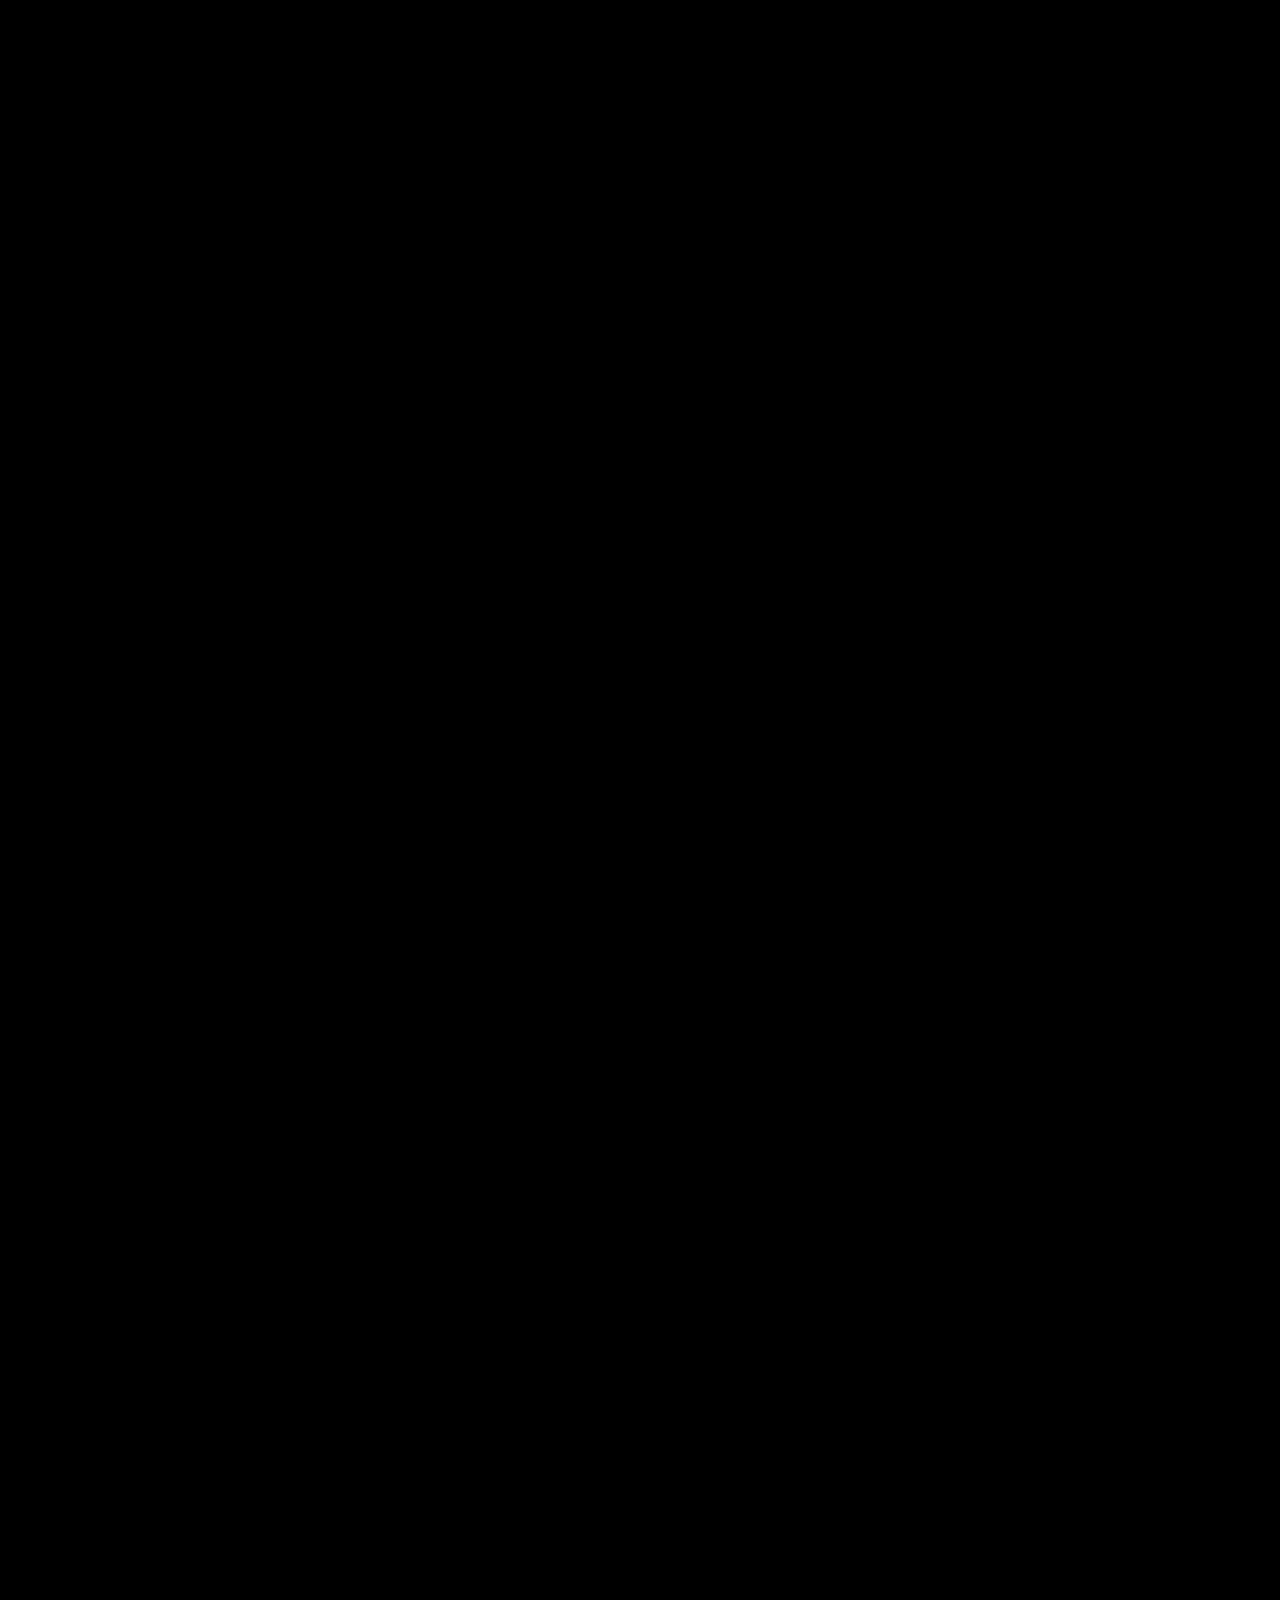
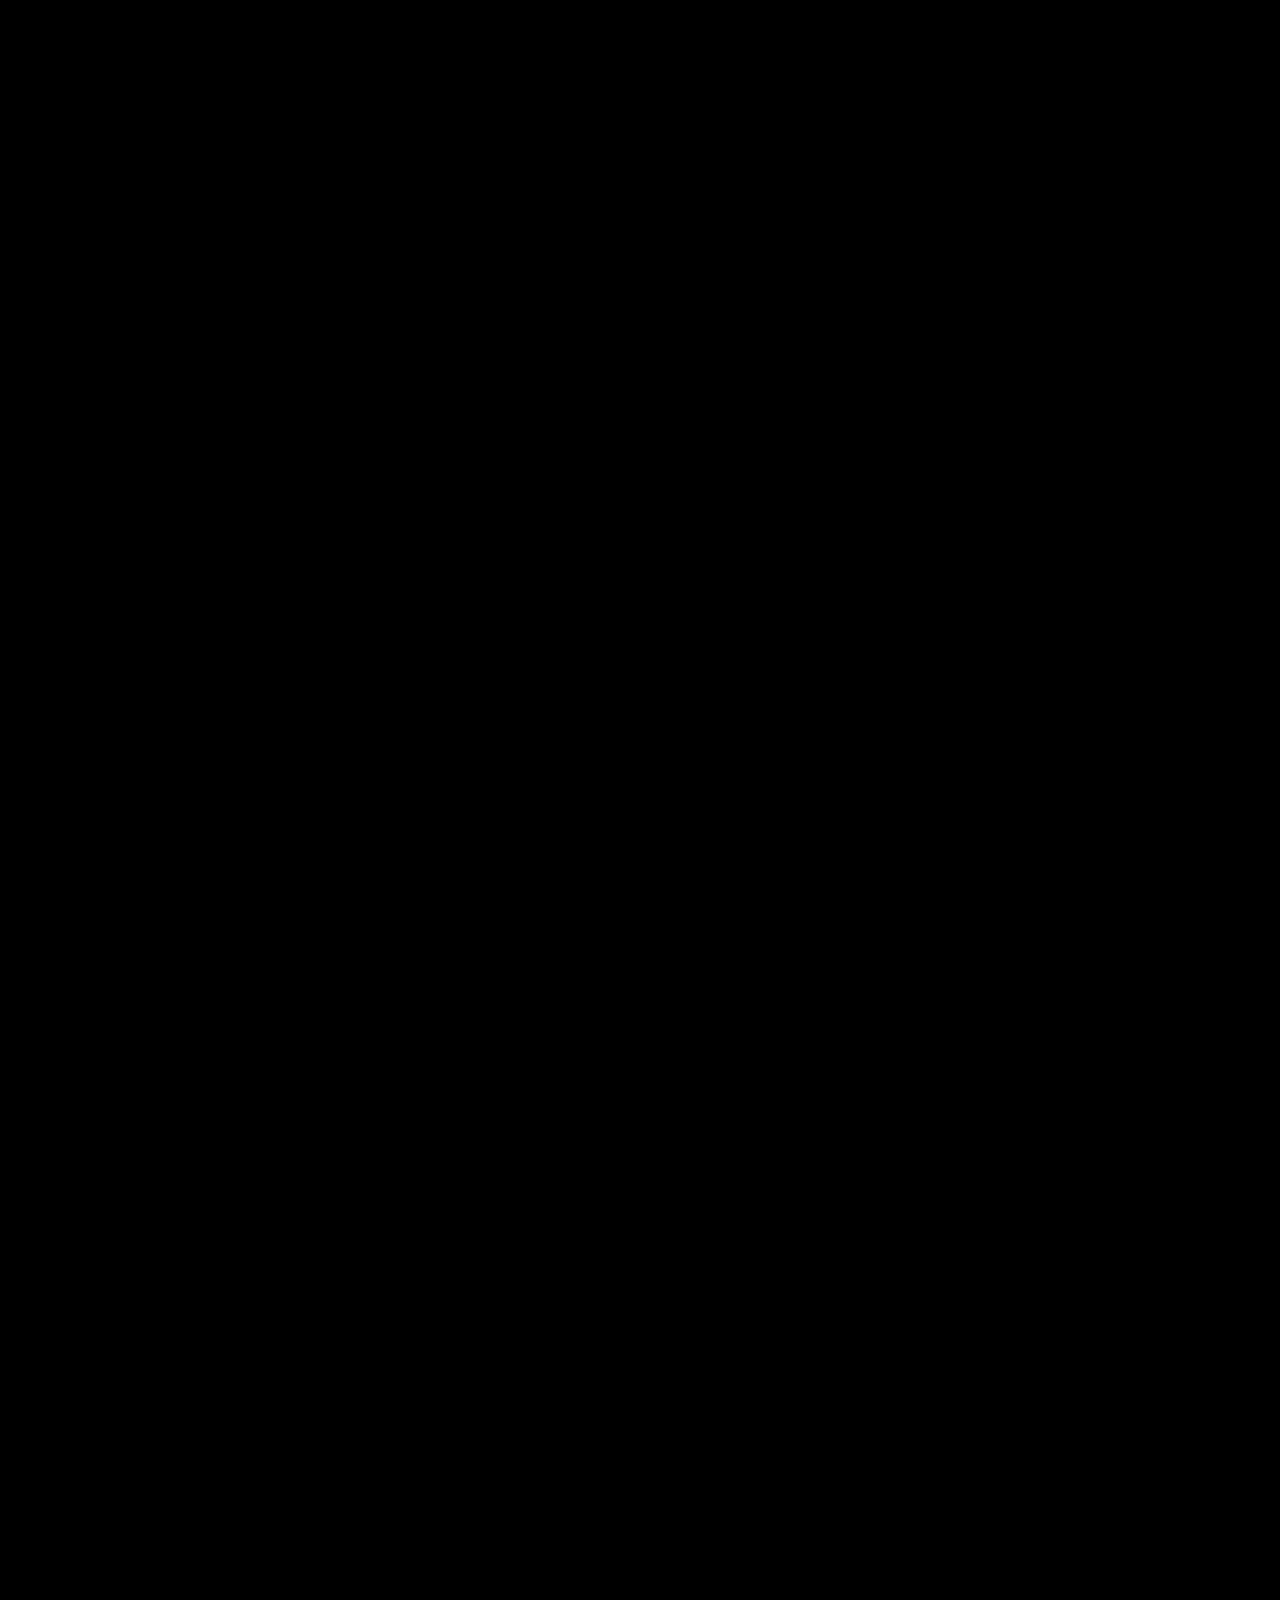
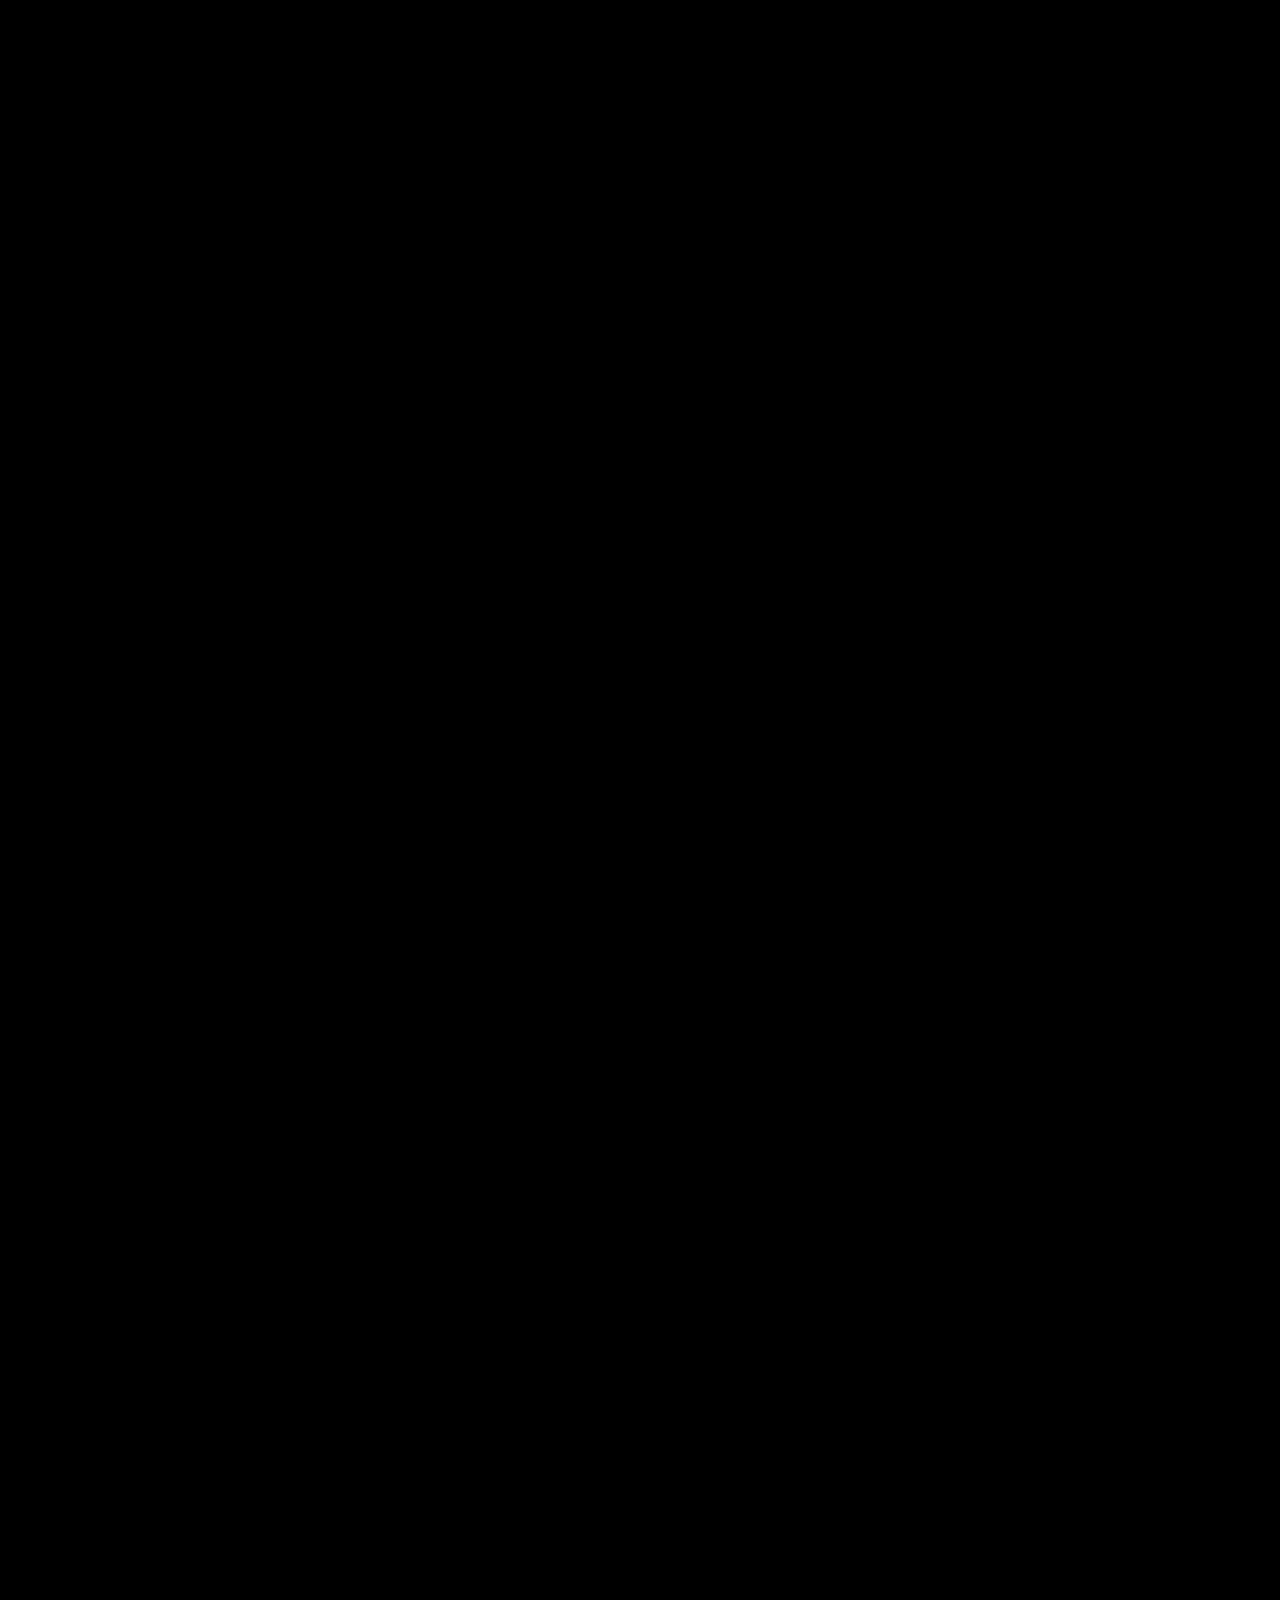
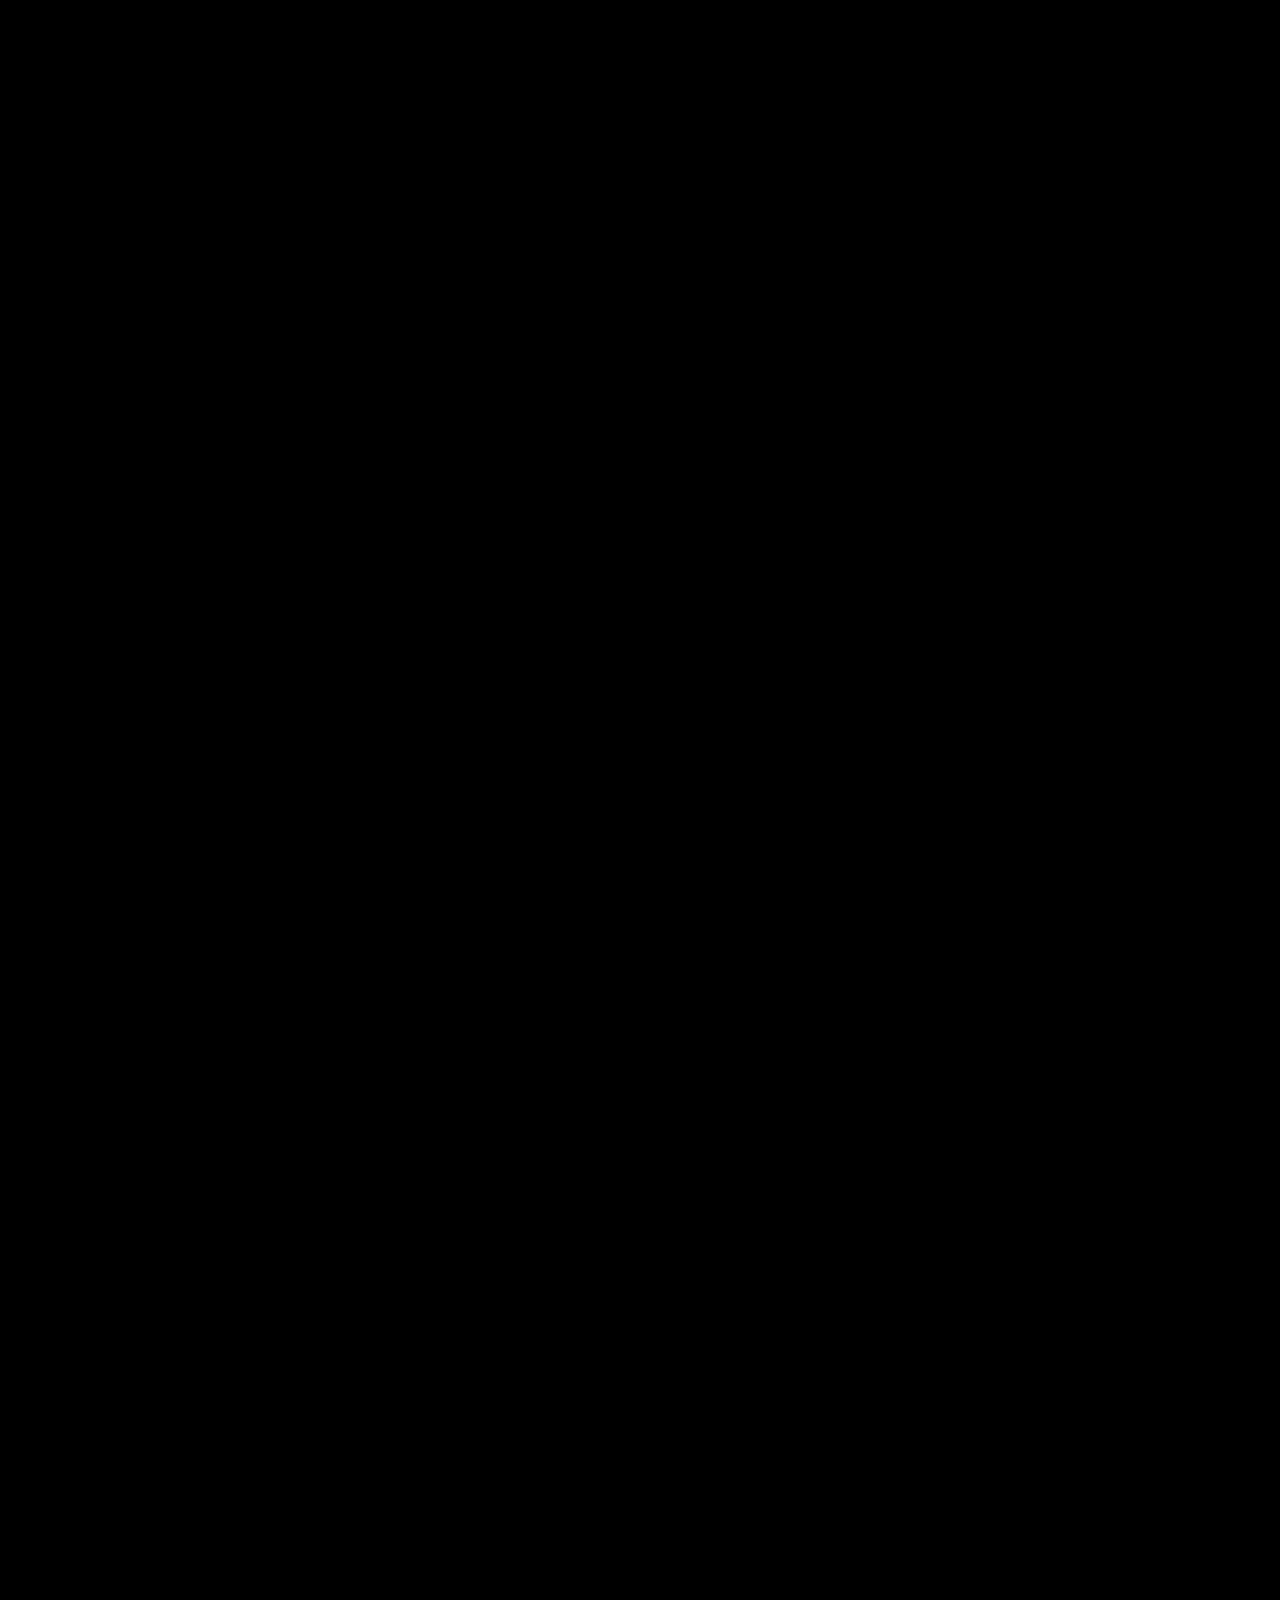
==== commit b9368f0d: "add premium dark theme styles and update landing page copy" ====
--- a/index.html
+++ b/index.html
@@ -51,7 +51,7 @@
                         <h1 class="title elastic-anim"> Growexa – 360° Digital <br> <span> Marketing </span> Solution </h1>
                         <form action="#">
                             <input type="text" name="search" placeholder="Enter Email Address">
-                            <button type="submit" class="submit">Get Free Strategy
+                            <button type="submit" class="submit">Get in Touch
                                 <svg width="9" height="13" viewBox="0 0 9 13" xmlns="http://www.w3.org/2000/svg">
                                     <path
                                         d="M6.94827 4.93104C6.08311 4.93104 5.37931 5.63484 5.37931 6.5C5.37931 7.36516 6.08311 8.06896 6.94827 8.06896C7.81343 8.06896 8.51723 7.36516 8.51723 6.5C8.51723 5.63484 7.81343 4.93104 6.94827 4.93104ZM4.25862 5.60346C5.12378 5.60346 5.82758 4.89965 5.82758 4.03449C5.82758 3.16933 5.12378 2.46553 4.25862 2.46553C3.39346 2.46553 2.68965 3.16933 2.68965 4.03449C2.68965 4.89965 3.39346 5.60346 4.25862 5.60346ZM1.56896 3.13793C2.43412 3.13793 3.13793 2.43412 3.13793 1.56896C3.13793 0.703803 2.43412 0 1.56896 0C0.703803 0 0 0.703803 0 1.56896C0 2.43412 0.703803 3.13793 1.56896 3.13793ZM4.25862 7.39654C3.39346 7.39654 2.68965 8.10035 2.68965 8.96551C2.68965 9.83067 3.39346 10.5345 4.25862 10.5345C5.12378 10.5345 5.82758 9.83067 5.82758 8.96551C5.82758 8.10035 5.12378 7.39654 4.25862 7.39654ZM1.56896 9.86207C0.703803 9.86207 0 10.5659 0 11.431C0 12.2962 0.703803 13 1.56896 13C2.43412 13 3.13793 12.2962 3.13793 11.431C3.13793 10.5659 2.43412 9.86207 1.56896 9.86207Z" />
@@ -188,7 +188,7 @@
                 <div class="tp-container-1715">
                     <div class="tp-feature5-top">
                         <div class="sub-title-3"><span>Why Choose Us</span> Growexa Business Solutions</div>
-                        <h2 class="sec-title-2 elastic-anim">Our Value Proposition</h2>
+                        <h2 class="sec-title-2 elastic-anim">What Makes <br> Growexa Different</h2>
                         <p>Growexa helps businesses scale faster, generate quality leads, and maximize revenue with 360° digital solutions.
                         </p>
                     </div>
@@ -264,7 +264,7 @@
                 <div class="container">
                     <div class="tp-power-title-wrap">
                         <h2 class="sub-title-3"><span>Growexa</span> Beyond Marketing</h2>
-                        <h2 class="sec-title-2 elastic-anim">We Build Business Systems.</h2>
+                        <h2 class="sec-title-2 elastic-anim">We Build <br> Business Systems.</h2>
                     </div>
                     <div class="tp-power-wrapper">
                         <div class="tp-power-img">
--- a/assets/css/actova-cursor.css
+++ b/assets/css/actova-cursor.css
@@ -634,7 +634,7 @@
     -o-transform: scale(0) rotate(10deg);
     transform: scale(0) rotate(10deg);
     opacity: 0;
-    color: #020202;
+    color: var(--gold-primary);
     font-size: 15px;
     line-height: 20px;
     text-align: center;
@@ -657,7 +657,7 @@
 @supports (mix-blend-mode: exclusion) {
     .actova-cursor.-exclusion:before,
     .actova-cursor.-opaque:before {
-        background: white;
+        background: var(--gold-primary);
     }
 }
 
@@ -668,7 +668,7 @@
 
 .actova-cursor.-normal:before,
 .actova-cursor.-text:before {
-    background: #fff;
+    background: var(--gold-primary);
 }
 
 .actova-cursor.-inverse {
--- a/assets/css/main-style.css
+++ b/assets/css/main-style.css
@@ -54,18 +54,26 @@
 
 @import url("https://fonts.googleapis.com/css2?family=Space+Grotesk:wght@300..700&family=Space+Mono:wght@400;700&display=swap");
 :root {
-    --primary: #a1ff75;
-    --tp-theme-primary: #a1ff75;
-    --tp-theme-special: #36585d;
-    --white: #ffffff;
-    --tp-common-white: #ffffff;
-    --white-2: #eeeeee;
+    --gold-primary: #D4AF37;
+    --gold-light: #F2D16B;
+    --gold-dark: #8C6B1F;
+    --black: #000000;
+    --white-soft: #F5F5F5;
+    --gray-soft: #CFCFCF;
+    --gold-gradient: linear-gradient(135deg, #D4AF37, #F2D16B, #8C6B1F);
+
+    /* Legacy compatibility mapping */
+    --primary: var(--gold-primary);
+    --tp-theme-primary: var(--gold-primary);
+    --tp-theme-special: var(--gold-dark);
+    --white: var(--white-soft);
+    --tp-common-white: var(--white-soft);
+    --white-2: var(--gray-soft);
     --white-3: #e8e8e8;
     --white-4: #f0f0f0;
     --white-5: #F2F5F1;
     --white-6: #f1f1f1;
     --white-7: #f6f6f3;
-    --black: #000000;
     --black-2: #020202;
     --tp-common-black: #020202;
     --black-3: #1B1A1A;
@@ -74,7 +82,7 @@
     --black-6: #1E1E1E;
     --green: #006d5a;
     --blue: #6E80E6;
-    --gray: #999999;
+    --gray: var(--gray-soft);
     --font-mono: "Space Mono", monospace;
     --font-grotesk: "Space Grotesk", sans-serif;
 }
@@ -666,6 +674,7 @@
 h6 {
     padding: 0;
     margin: 0;
+    color: var(--white-soft);
 }
 
 h1 {
@@ -720,7 +729,7 @@
     line-height: 1.5;
     font-weight: 400;
     font-size: 16px;
-    color: var(--black-2);
+    color: var(--gray-soft);
 }
 
 img {
@@ -796,8 +805,8 @@
     width: 120px;
     height: 120px;
     border-radius: 50%;
-    background-image: linear-gradient(to bottom, rgba(255, 255, 255, .44), rgba(255, 255, 255, 0));
-    filter: progid:DXImageTransform.Microsoft.gradient(startColorStr='rgba(255, 255, 255, 0.44)', endColorStr='rgba(255, 255, 255, 0)');
+    background-image: linear-gradient(to bottom, rgba(212, 175, 55, .44), rgba(212, 175, 55, 0));
+    filter: progid:DXImageTransform.Microsoft.gradient(startColorStr='rgba(212, 175, 55, 0.44)', endColorStr='rgba(212, 175, 55, 0)');
     background-color: initial;
     position: relative;
 }
@@ -1121,10 +1130,10 @@
     -webkit-box-pack: center;
     -ms-flex-pack: center;
     justify-content: center;
-    background-color: var(--primary);
+    background: var(--gold-gradient);
     border-radius: 30px;
     padding: 22px 37px;
-    color: var(--black-2);
+    color: var(--black);
     font-size: 14px;
     font-weight: 500;
     line-height: 1;
@@ -1153,8 +1162,8 @@
 }
 
 .actova-btn-primary:hover {
-    fill: var(--white);
-    color: var(--white);
+    fill: var(--black);
+    color: var(--black);
 }
 
 .actova-btn-primary:hover span {
@@ -1229,11 +1238,11 @@
     -webkit-box-pack: center;
     -ms-flex-pack: center;
     justify-content: center;
-    background-color: var(--white);
+    background-color: var(--gold-primary);
     border-radius: 30px;
     padding: 16px 25px;
-    fill: var(--black-2);
-    color: var(--black-2);
+    fill: var(--black);
+    color: var(--black);
     font-size: 14px;
     font-weight: 500;
     line-height: 1;
@@ -1266,9 +1275,9 @@
 }
 
 .actova-btn-light:hover {
-    fill: var(--white);
-    color: var(--white);
-    background-color: var(--black-2);
+    fill: var(--black);
+    color: var(--black);
+    background-color: var(--gold-light);
 }
 
 .actova-btn-light:hover span {
@@ -1735,7 +1744,7 @@
     font-size: 70px;
     line-height: 1.1;
     letter-spacing: -2.1px;
-    color: var(--black-2);
+    color: var(--white-soft);
 }
 
 @media (max-width: 1919px) {
@@ -1774,8 +1783,8 @@
 
 .sec-title-2 .hightlight {
     font-weight: 500;
-    background: -webkit-gradient(linear, left top, right top, from(#929bd1), to(#0728E4));
-    background: linear-gradient(90deg, #929bd1 0%, #0728E4 100%);
+    background: var(--gold-gradient);
+    background: var(--gold-gradient);
     -webkit-background-clip: text;
     -webkit-text-fill-color: transparent;
 }
@@ -1844,11 +1853,11 @@
 }
 
 .sub-title-3 {
-    color: var(--black-2);
+    color: var(--white-soft);
     font-weight: 500;
     font-size: 16px;
     line-height: 1.2;
-    border: 1px solid var(--white-3);
+    border: 1px solid var(--gold-dark);
     backdrop-filter: blur(74px);
     display: inline-block;
     padding: 7px 8px;
@@ -1856,11 +1865,11 @@
 }
 
 .sub-title-3 span {
-    color: var(--white);
+    color: var(--black);
     display: inline-block;
     border-radius: 100px;
     padding: 3px 8px;
-    background-color: var(--black-2);
+    background-color: var(--gold-primary);
     font-size: 14px;
     margin-right: 10px;
 }
@@ -2754,7 +2763,7 @@
 }
 
 .tp-hero4-content .title span {
-    background: linear-gradient(90deg, #8396ff 10%, #0728E4 100%);
+    background: var(--gold-gradient);
     -webkit-background-clip: text;
     -webkit-text-fill-color: transparent;
 }
@@ -3582,12 +3591,12 @@
 }
 
 .tp--marquee-text-2 {
-    color: var(--black-2);
+    color: var(--white-soft);
     font-weight: 500;
     font-size: 28px;
     line-height: 1.3;
     text-align: center;
-    border: 1px solid var(--white-3);
+    border: 1px solid var(--gold-dark);
     border-radius: 100px;
     padding: 30px 41px;
 }
@@ -3606,8 +3615,8 @@
 }
 
 .tp--marquee-text-2:nth-child(even) {
-    background: -webkit-gradient(linear, left top, right top, from(#0728E4), to(var(--primary)));
-    background: linear-gradient(90deg, #0728E4 0%, var(--primary) 100%);
+    background: var(--gold-gradient);
+    background: var(--gold-gradient);
     background-clip: text;
     -webkit-background-clip: text;
     color: transparent;
@@ -6179,7 +6188,7 @@
 
 .tp-testimonial-area {
     background-color: var(--white-7);
-    background-image: url(../images/home-5/testimnial-shape.png);
+    background-image: url(../images/home-5/testimnial-shape.svg);
     background-repeat: no-repeat;
     background-position: bottom right;
 }
@@ -8555,8 +8564,8 @@
     font-weight: 500;
     font-size: 50px;
     line-height: 1;
-    background: -webkit-gradient(linear, left top, right top, from(var(--primary)), color-stop(50%, #0728e4));
-    background: linear-gradient(90deg, var(--primary) 0%, #0728e4 50%);
+    background: var(--gold-gradient);
+    background: var(--gold-gradient);
     -webkit-background-clip: text;
     -webkit-text-fill-color: transparent;
     margin-bottom: 10px;
@@ -11992,8 +12001,8 @@
     inset: 0;
     border-radius: 100px;
     padding: 1px;
-    background: -webkit-gradient(linear, left top, right top, from(var(--primary)), to(#0728E4));
-    background: linear-gradient(90deg, var(--primary) 0%, #0728E4 100%);
+    background: var(--gold-gradient);
+    background: var(--gold-gradient);
     -webkit-mask: -webkit-gradient(linear, left top, left bottom, color-stop(0, var(--white))) content-box, -webkit-gradient(linear, left top, left bottom, color-stop(0, var(--white)));
     -webkit-mask: linear-gradient(var(--white) 0 0) content-box, linear-gradient(var(--white) 0 0);
     -webkit-mask-composite: xor;
@@ -12199,8 +12208,8 @@
     height: 120px;
     border-radius: 20px;
     padding: 10px;
-    background: -webkit-gradient(linear, left top, right top, from(var(--primary)), to(#0728E4));
-    background: linear-gradient(90deg, var(--primary) 0%, #0728E4 100%);
+    background: var(--gold-gradient);
+    background: var(--gold-gradient);
 }
 
 @media (max-width: 991px) {
@@ -12764,8 +12773,8 @@
 }
 
 .tp-price-plan {
-    border: 1px solid var(--white-3);
-    background-color: var(--white);
+    border: 1px solid var(--gold-dark);
+    background-color: #050505;
     border-radius: 20px;
     -webkit-transition: all 0.3s;
     transition: all 0.3s;
@@ -12854,12 +12863,12 @@
 }
 
 .tp-price-header .plan-name {
-    color: var(--black-4);
+    color: var(--white-soft);
     font-weight: 500;
     font-size: 18px;
     line-height: 1;
     padding: 9px 16px;
-    background: var(--white-4);
+    background: var(--gold-dark);
     display: inline-block;
     border-radius: 100px;
 }
@@ -12873,7 +12882,7 @@
 .tp-price-amount {
     font-weight: 400;
     line-height: 1;
-    color: var(--black-4);
+    color: var(--gray-soft);
     font-size: 18px;
 }
 
@@ -12884,7 +12893,7 @@
 }
 
 .tp-price-amount span {
-    color: var(--black-2);
+    color: var(--gold-primary);
     font-size: 70px;
     font-weight: 500;
 }
@@ -18142,7 +18151,7 @@
     font-weight: 500;
     font-size: 18px;
     line-height: 1.5;
-    color: var(--black-2);
+    color: var(--gold-primary);
 }
 
 .tp-testimonial-area-5 .tp-testimonial-slide-3 {
@@ -18161,7 +18170,7 @@
     opacity: 0;
     -webkit-transition: all 0.3s;
     transition: all 0.3s;
-    background: url(../images/home-5/testimnial-shape.png);
+    background: url(../images/home-5/testimnial-shape.svg);
     background-position: right top;
     background-repeat: no-repeat;
     border-radius: 20px;
@@ -18323,7 +18332,7 @@
     right: 0;
     -webkit-transition: all 0.3s;
     transition: all 0.3s;
-    background: url(../images/home-5/testimnial-shape.png);
+    background: url(../images/home-5/testimnial-shape.svg);
     background-position: right top;
     background-repeat: no-repeat;
     border-radius: 20px;
@@ -19451,7 +19460,7 @@
     mask-composite: exclude;
     pointer-events: none;
     z-index: -1;
-    background: linear-gradient( 90deg, #A1FF75 0%, #0728E4 50%, #A1FF75 100%);
+    background: linear-gradient( 90deg, #D4AF37 0%, #F2D16B 50%, #D4AF37 100%);
     background-size: 200% 100%;
     animation: gradientMove 4s linear infinite;
 }
--- a/assets/css/style.css
+++ b/assets/css/style.css
@@ -14,6 +14,8 @@
 }
 
 body {
+    background-color: var(--black) !important;
+    color: var(--white-soft);
     overflow-x: hidden;
     -webkit-font-smoothing: antialiased;
     -moz-osx-font-smoothing: grayscale;
@@ -26,6 +28,57 @@
     padding-right: 15px;
 }
 
+/* Section Spacing & Backgrounds */
+.tp-chat-area, 
+.tp--marquee-text-style-2, 
+.tp-feature5-area,
+.tp-testimonial-area-5,
+.tp-price5-area,
+.tp-power-area {
+    background: var(--black) !important;
+    padding-top: 100px !important;
+    padding-bottom: 100px !important;
+}
+
+/* Specific Spacing Adjustments */
+.tp-chat-area {
+    padding-top: 150px !important;
+}
+
+.tp-chat-btn-wrap {
+    padding-top: 50px !important;
+}
+
+.tp--marquee-text-style-2 {
+    padding-top: 80px !important;
+    padding-bottom: 80px !important;
+}
+
+.tp-feature5-top {
+    padding-top: 50px !important;
+    padding-bottom: 80px !important;
+}
+
+.tp-feature5-top p {
+    color: var(--gray-soft) !important;
+}
+
+/* Feature Item Styling */
+.tp-feature5-item {
+    background-image: none !important;
+    background: #050505 !important;
+    border: 1px solid var(--gold-dark) !important;
+    box-shadow: 0 10px 30px rgba(212, 175, 55, 0.05) !important;
+}
+
+.tp-feature5-item .title {
+    color: var(--gold-primary) !important;
+}
+
+.tp-feature5-item p {
+    color: var(--white-soft) !important;
+}
+
 /* Sticky Header Refine */
 .header-sticky {
     transition: all 0.3s ease-in-out;
@@ -47,7 +100,7 @@
 }
 
 .tp-footer-area {
-    background: #0a0b12 !important; /* Ensure dark footer */
+    background: var(--black) !important; /* Ensure dark footer */
 }
 
 /* Fix for contact breadcrumb image contrast */
@@ -58,17 +111,17 @@
 
 /* Contact Page Premium Dark Theme Repairs */
 .tp-contact-page-form {
-    background: #121319 !important; /* Professional Dark Background */
-    border: 1px solid #222;
-    box-shadow: 0 10px 40px rgba(0,0,0,0.3);
+    background: #050505 !important; /* Professional Dark Background */
+    border: 1px solid var(--gold-dark);
+    box-shadow: 0 10px 40px rgba(0,0,0,0.5);
 }
 
 .tp-contact-page-form input, 
 .tp-contact-page-form select, 
 .tp-contact-page-form textarea {
-    background-color: #1c1d25 !important;
-    border: 1px solid #333 !important;
-    color: #fff !important;
+    background-color: #111 !important;
+    border: 1px solid #222 !important;
+    color: var(--white-soft) !important;
     padding: 18px 25px !important;
     transition: all 0.3s ease;
 }
@@ -76,8 +129,8 @@
 .tp-contact-page-form input:focus, 
 .tp-contact-page-form select:focus, 
 .tp-contact-page-form textarea:focus {
-    border-color: var(--primary) !important;
-    box-shadow: 0 0 10px rgba(161, 255, 117, 0.1);
+    border-color: var(--gold-primary) !important;
+    box-shadow: 0 0 10px rgba(212, 175, 55, 0.1);
     outline: none;
 }
 
@@ -100,7 +153,7 @@
     width: 18px !important;
     height: 18px !important;
     padding: 0 !important;
-    accent-color: var(--primary);
+    accent-color: var(--gold-primary);
 }
 
 /* Responsive Form Fix */
@@ -113,4 +166,116 @@
     }
 }
 
-
+/* Chat Area Animation & SVG Overrides */
+#move_anim path {
+    stroke: var(--gold-dark) !important;
+}
+
+#dotTop, #dotBottom {
+    fill: var(--gold-primary) !important;
+}
+
+/* Ensure all buttons have the premium gradient or gold color */
+.actova-btn-primary, .tp-btn-primary {
+    background: var(--gold-gradient) !important;
+    color: var(--black) !important;
+}
+
+.actova-btn-light, .tp-btn-light {
+    background: var(--gold-primary) !important;
+    color: var(--black) !important;
+}
+
+/* Premium Gold Tint for Icons */
+.tp-feature5-item-2 img,
+.tp-chat-item img,
+.chatgpt-btn img,
+.tp-feature5-item-2 .icon img {
+    filter: brightness(0) saturate(100%) invert(71%) sepia(30%) saturate(1142%) hue-rotate(3deg) brightness(94%) contrast(85%) !important;
+}
+
+.tp-testimonial-ratings .ratings p {
+    color: var(--white-soft) !important;
+}
+
+.tp-price-titlebox p {
+    color: var(--white-soft) !important;
+}
+
+.toggle-btn-wrap span {
+    color: var(--white-soft) !important;
+}
+
+.tp-price-header .plan-name {
+    color: var(--gold-primary) !important;
+    background: transparent !important;
+    padding: 0 !important;
+    border: none !important;
+}
+
+.tp-price-desc {
+    color: var(--white-soft) !important;
+}
+
+.tp-price-feature ul li {
+    color: var(--white-soft) !important;
+}
+
+.tp-price-feature ul li span.icon svg path {
+    fill: var(--gold-primary) !important;
+}
+
+/* Popular Plan (Premium) Text Color - Black for contrast */
+.tp-price-plan.popular .plan-name,
+.tp-price-plan.popular .tp-price-desc,
+.tp-price-plan.popular .tp-price-feature ul li,
+.tp-price-plan.popular .tp-price-amount,
+.tp-price-plan.popular .tp-price-amount span {
+    color: var(--black) !important;
+}
+
+.tp-price-plan.popular .tp-price-feature ul li span.icon svg path {
+    fill: var(--black) !important;
+}
+
+.tp-power-content p.text {
+    color: var(--gold-primary) !important;
+}
+
+.tp-power-content p {
+    color: var(--white-soft) !important;
+}
+
+.tp-feature5-item-2 p {
+    color: var(--gold-primary) !important;
+}
+
+.tp-feature5-item-2 .title {
+    color: var(--gold-primary) !important;
+}
+
+.chatgpt-btn {
+    color: var(--gold-primary) !important;
+}
+
+.tp-chat-item p {
+    color: var(--gold-primary) !important;
+}
+
+.tp-chat-item .content p, 
+.tp-chat-item .content .title {
+    color: var(--black) !important;
+}
+
+.tp-chat-item .content img {
+    filter: brightness(0) !important;
+}
+
+.tp-cta5-content h2,
+.tp-cta5-content ul li {
+    color: var(--black) !important;
+}
+
+.tp-cta5-content ul li span.icon i {
+    color: var(--black) !important;
+}
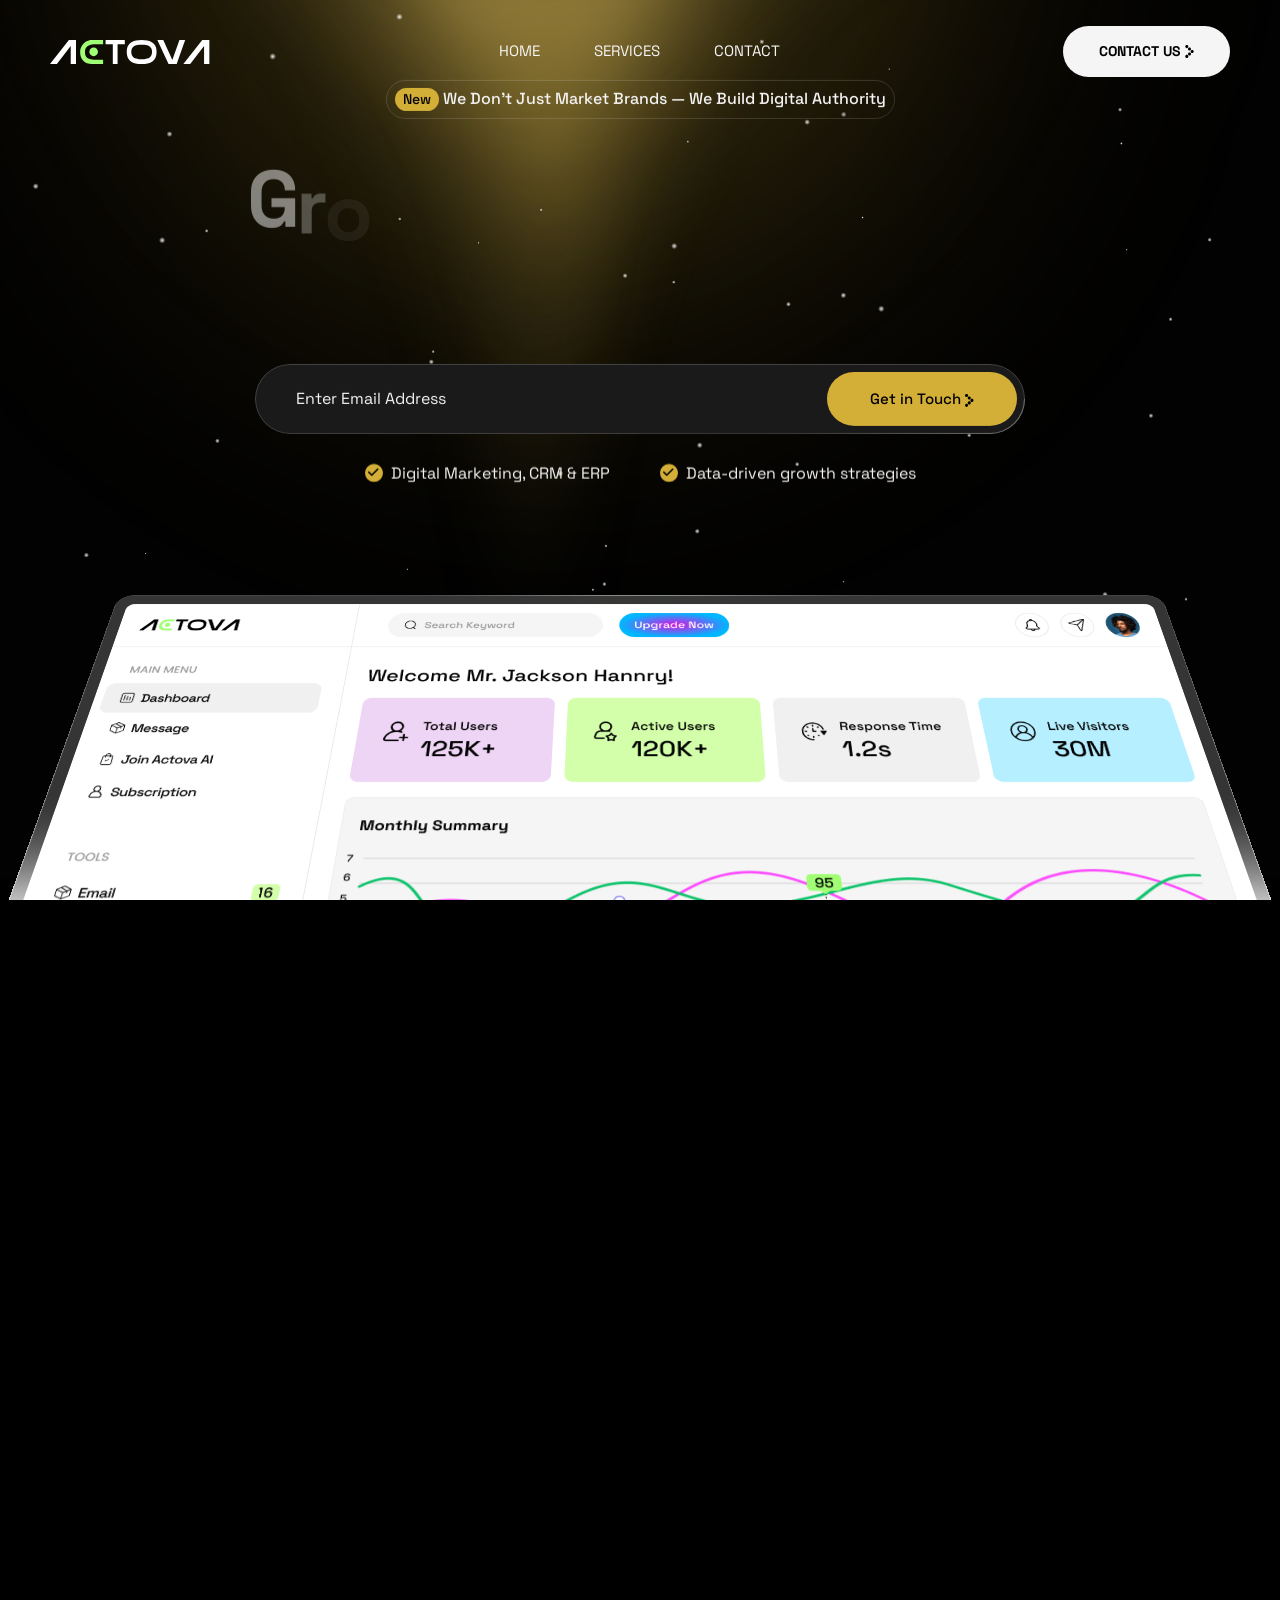
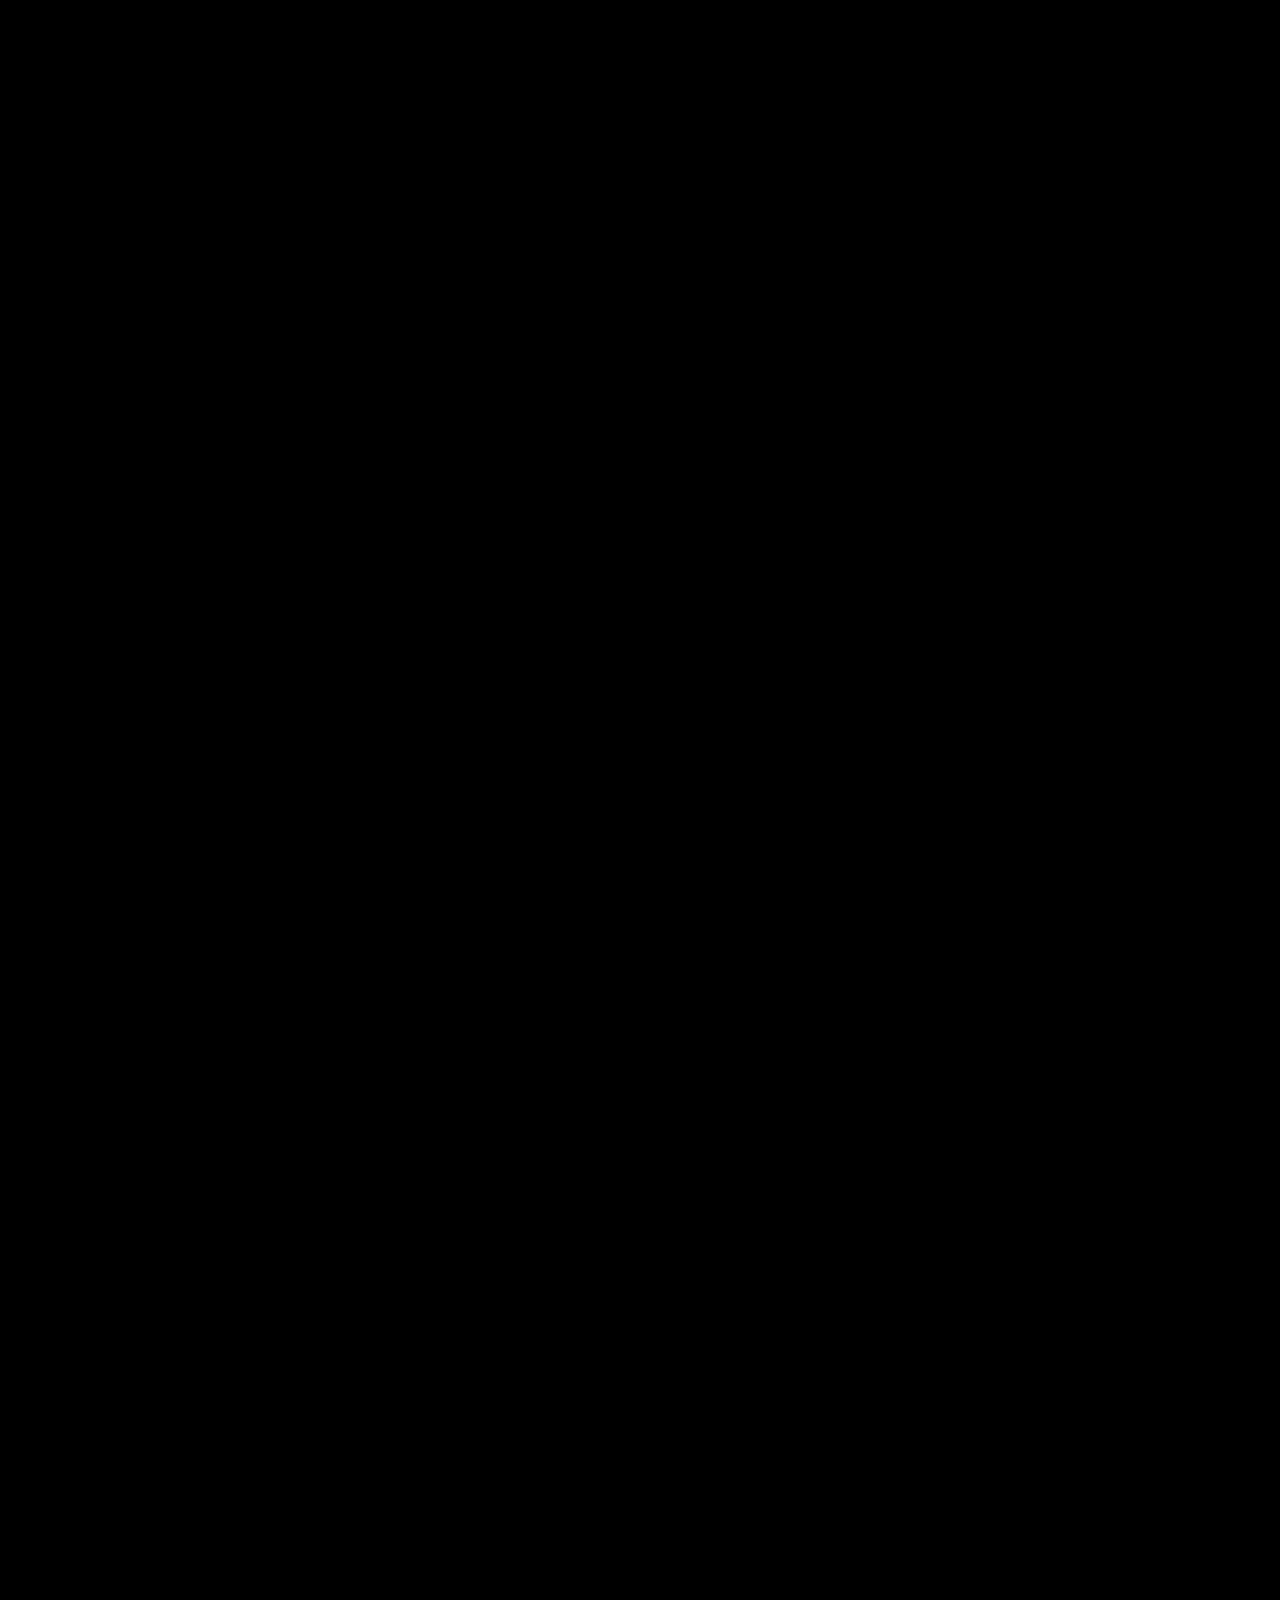
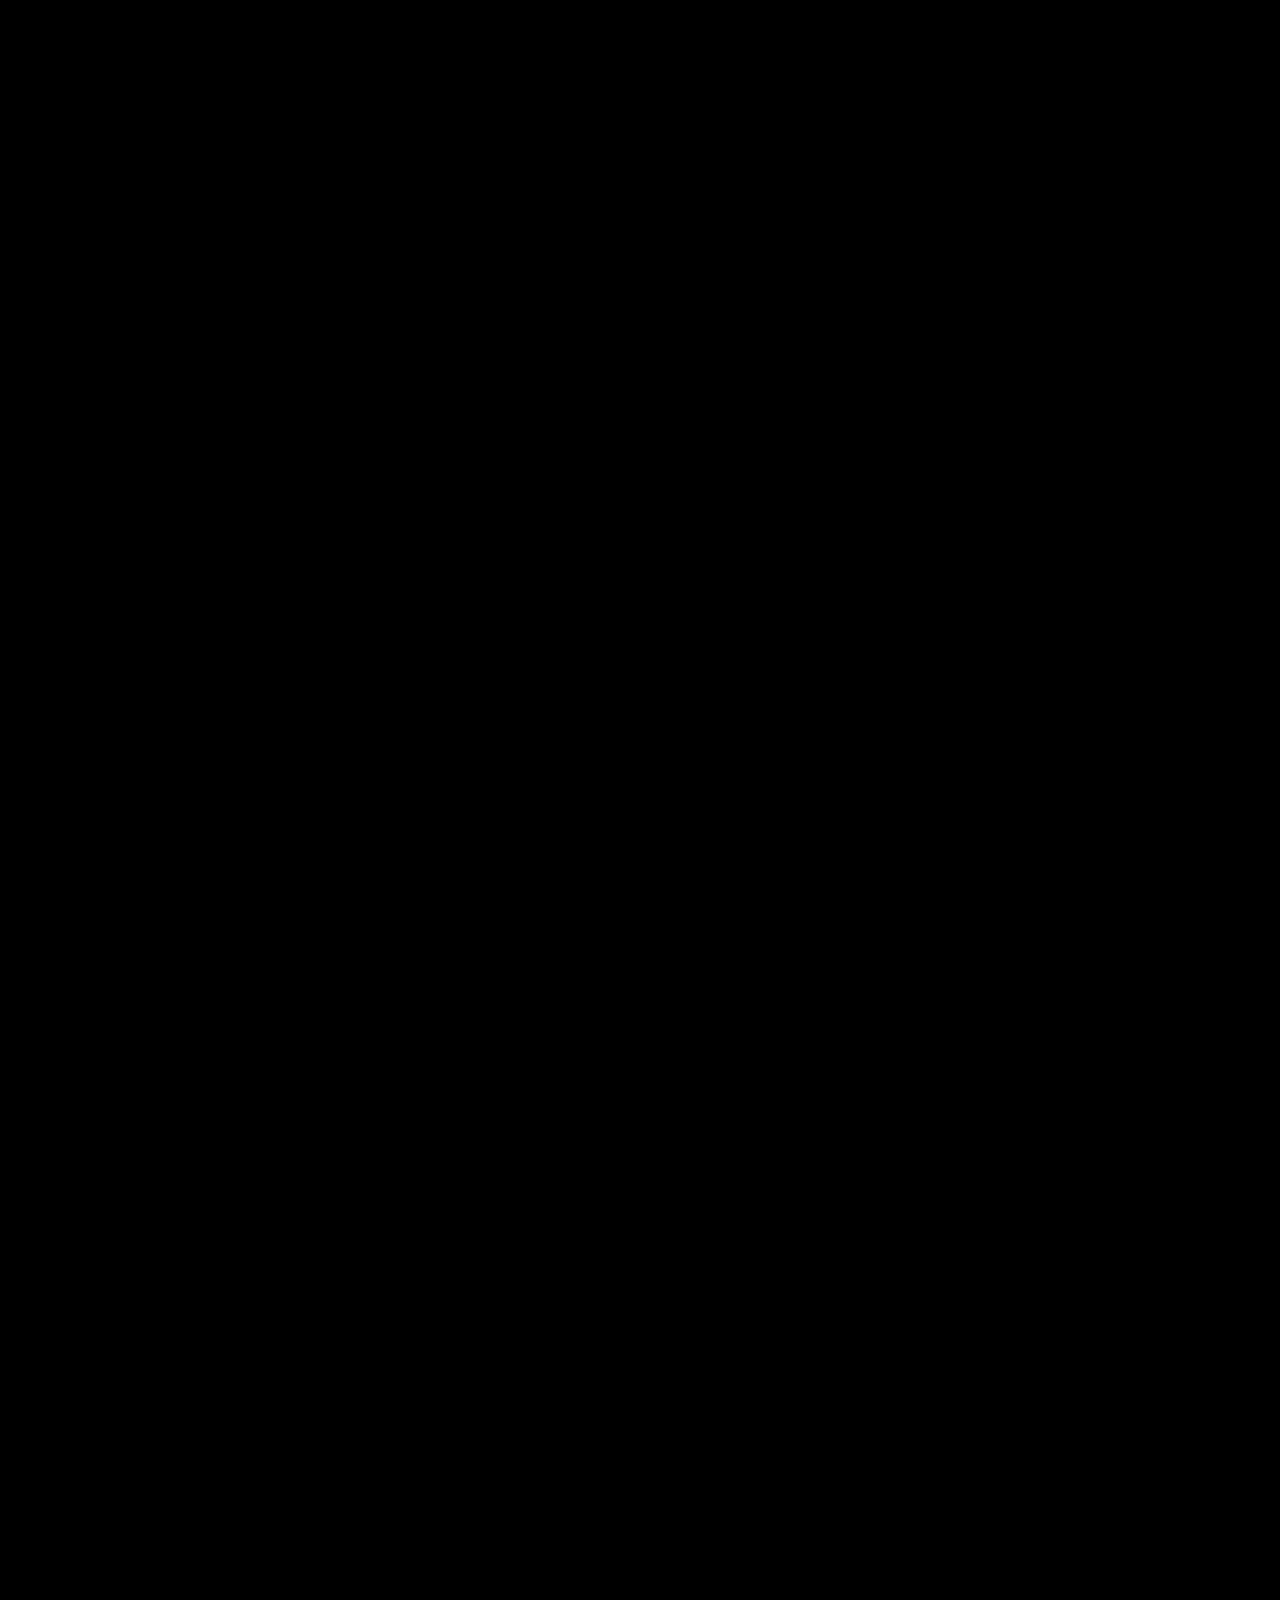
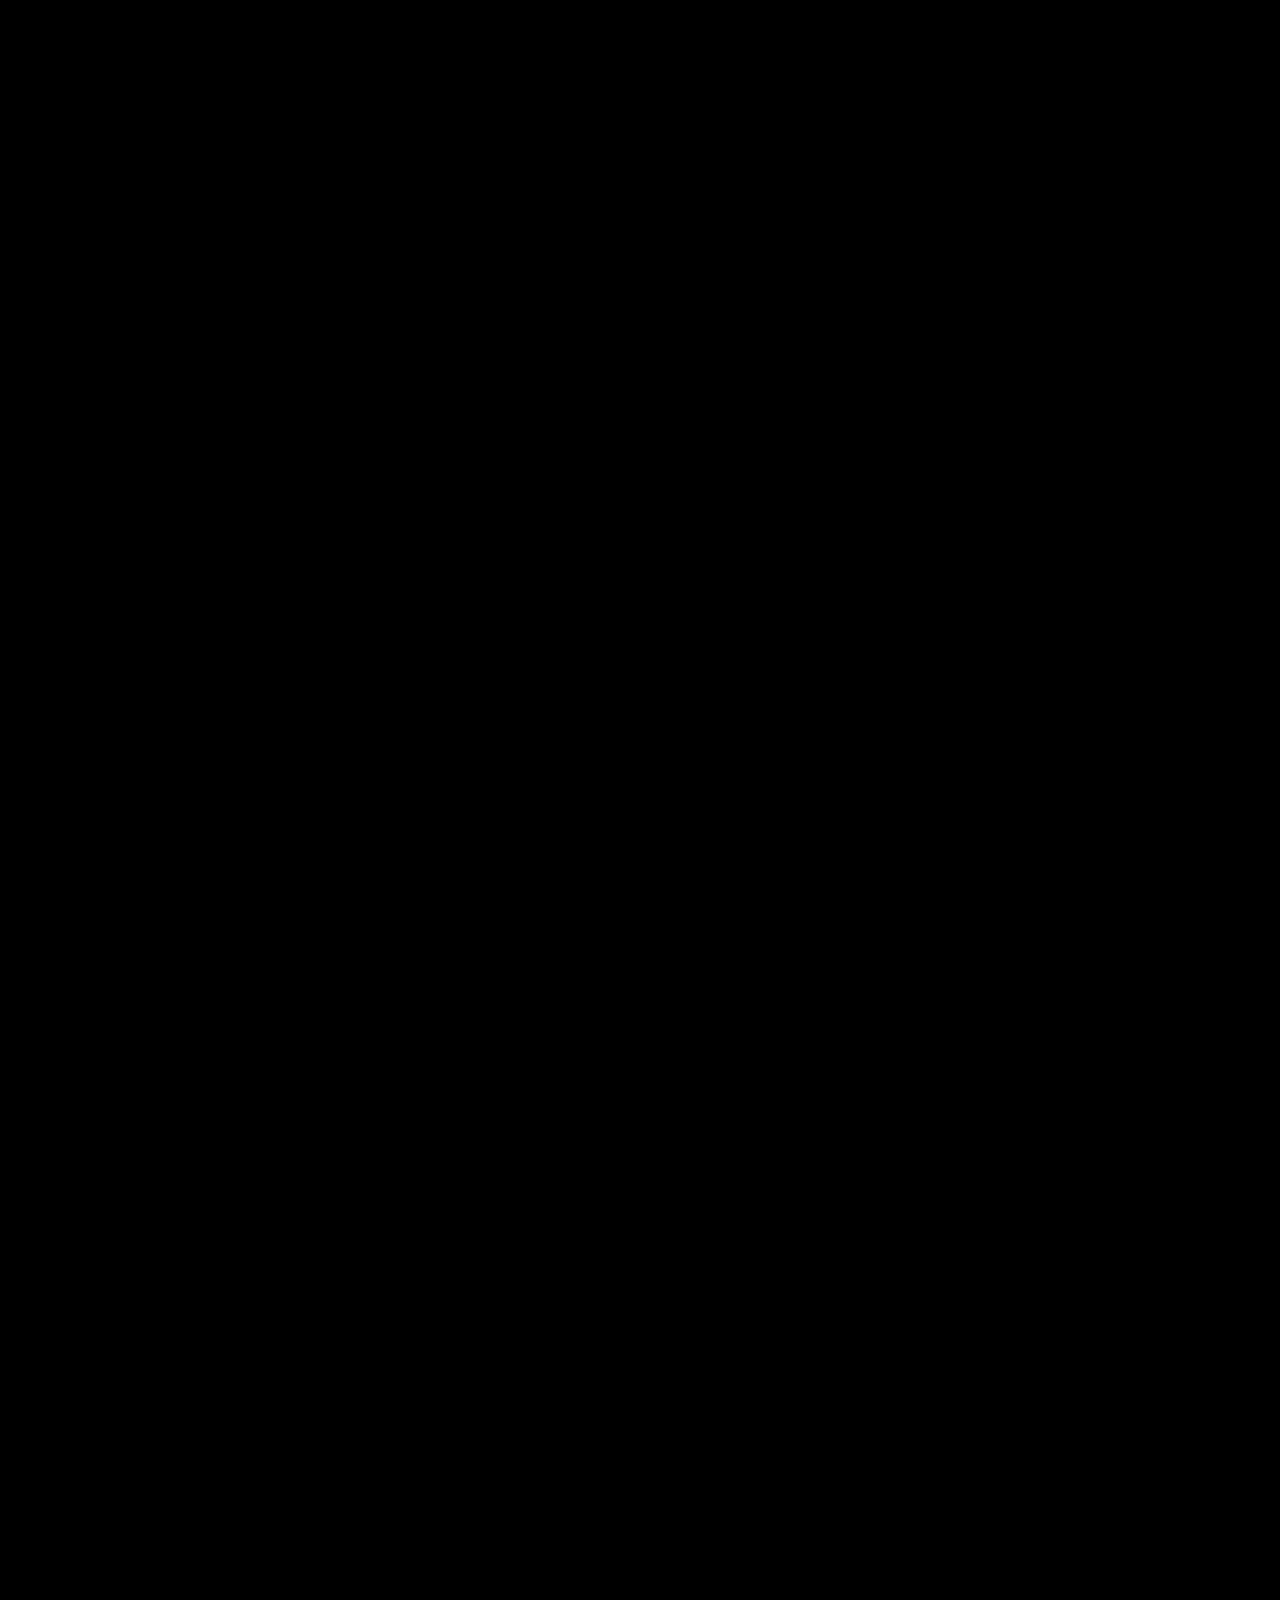
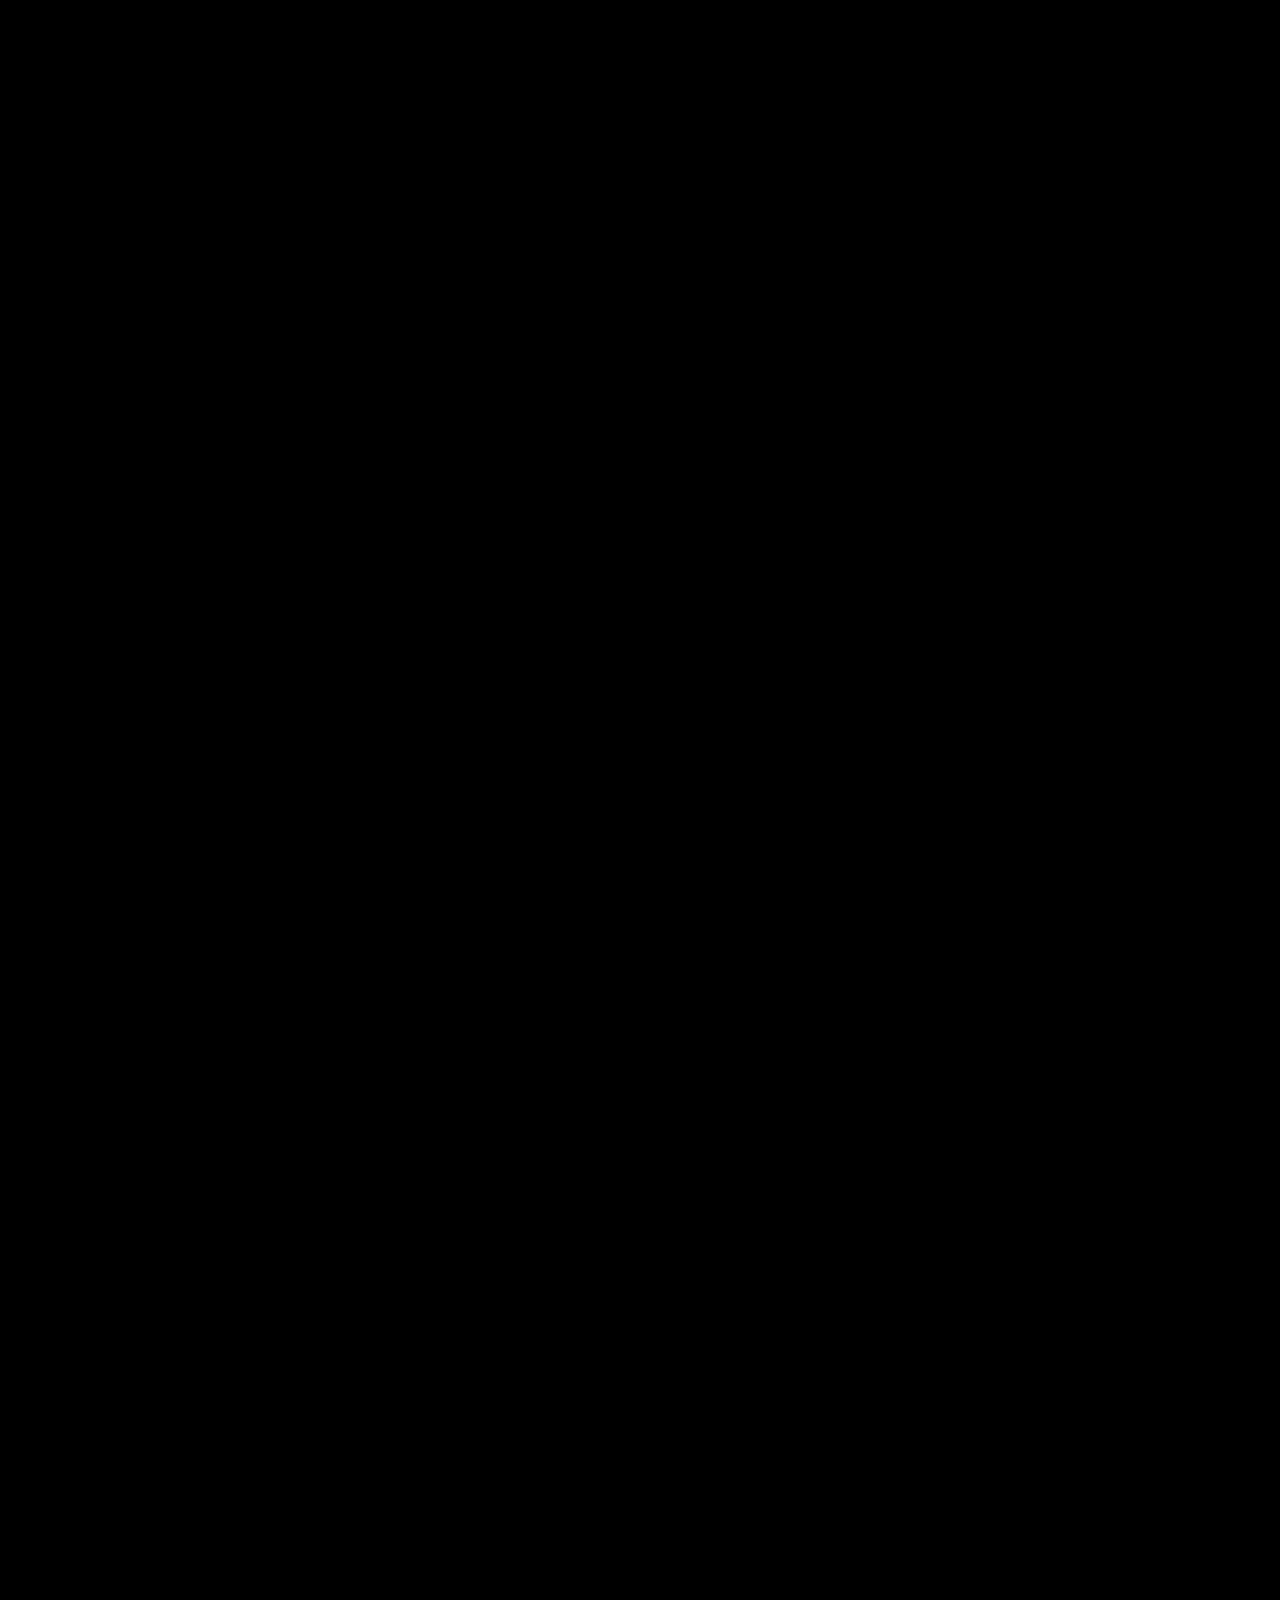
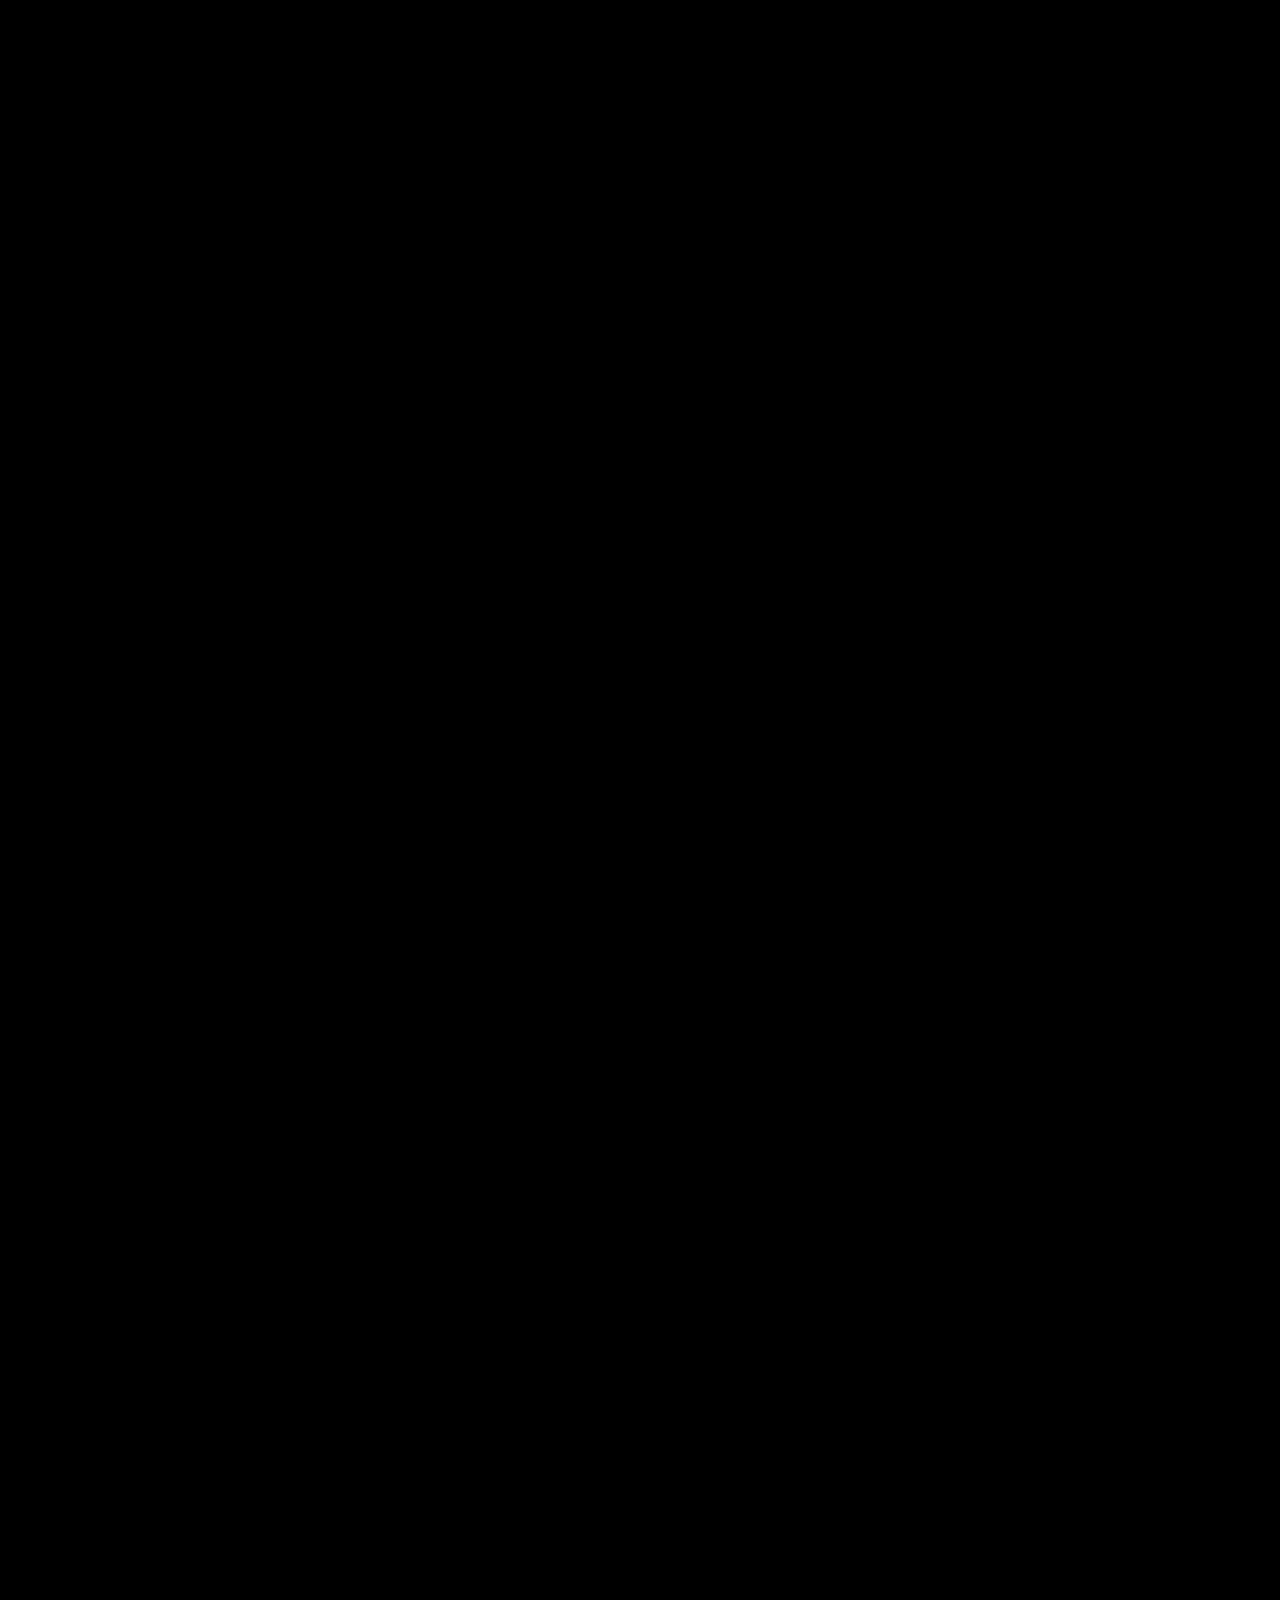
==== commit dd110ea6: "update site assets, refine UI elements, and refresh location map and content styling" ====
--- a/index.html
+++ b/index.html
@@ -119,7 +119,7 @@
                         <a href="#" class="actova-btn-primary">Get Free Digital Marketing Strategy</a>
                     </div>
                 </div>
-                <img src="assets/images/home-5/chat-bot.png" alt="Chat Bot" class="chat-bot" data-speed="0.9">
+                <!-- <img src="assets/images/home-5/chat-bot.png" alt="Chat Bot" class="chat-bot" data-speed="0.9"> -->
                 <svg viewBox="0 0 1922 193" fill="none" xmlns="http://www.w3.org/2000/svg" id="move_anim">
                     <!-- Top path - left top to first rectangle end -->
                     <path id="topPath" d="M0.824 2.168 
--- a/assets/css/style.css
+++ b/assets/css/style.css
@@ -19,6 +19,14 @@
     overflow-x: hidden;
     -webkit-font-smoothing: antialiased;
     -moz-osx-font-smoothing: grayscale;
+}
+
+.sub-title {
+    color: var(--gold-primary) !important;
+}
+
+.title-wrap p {
+    color: var(--white-soft) !important;
 }
 
 /* Fix for mobile horizontal scroll */
@@ -279,3 +287,80 @@
 .tp-cta5-content ul li span.icon i {
     color: var(--black) !important;
 }
+
+.tp-service-step ul li a,
+.tp-service-step p,
+.tp-service-step p a {
+    color: var(--black) !important;
+}
+
+.tp-service-step ul li a {
+    background-color: var(--gold-primary) !important;
+    padding: 10px 25px !important;
+    border-radius: 50px !important;
+    display: inline-block !important;
+    font-weight: 600 !important;
+}
+
+/* Featured Service Card - Gold with Black Content */
+.tp-service-card-2.card-1 {
+    background-color: var(--gold-primary) !important;
+    background-image: none !important;
+    border: none !important;
+}
+
+.tp-service-card-2.card-1 .content .title a,
+.tp-service-card-2.card-1 .content p {
+    color: var(--black) !important;
+}
+
+.tp-service-card-2.card-1 .content img.icon {
+    filter: brightness(0) !important;
+}
+
+.tp-how-work-step .title,
+.tp-how-work-step p {
+    color: var(--white-soft) !important;
+}
+
+.tp-how-work-step .step {
+    color: var(--gold-primary) !important;
+}
+
+.tp-contact-type .info p,
+.tp-contact-type .info a {
+    color: var(--white-soft) !important;
+}
+
+.tp-contact-type .icon i {
+    color: var(--gold-primary) !important;
+}
+
+.tp-contact-type .icon {
+    background-color: #050505 !important;
+    border: 1px solid var(--gold-dark) !important;
+    transition: all 0.3s ease-in-out !important;
+}
+
+.tp-contact-type:hover .icon {
+    background-color: var(--gold-primary) !important;
+    transform: translateY(-5px);
+    box-shadow: 0 10px 20px rgba(212, 175, 55, 0.2) !important;
+}
+
+.tp-contact-type:hover .icon i {
+    color: var(--black) !important;
+}
+
+.tp-contact-location .info p,
+.tp-contact-location .info a,
+.tp-live-chat .info p,
+.tp-live-chat .info a {
+    color: var(--white-soft) !important;
+}
+
+.tp-contact-location .icon i,
+.tp-live-chat .icon svg path {
+    color: var(--gold-primary) !important;
+    fill: var(--gold-primary) !important;
+}
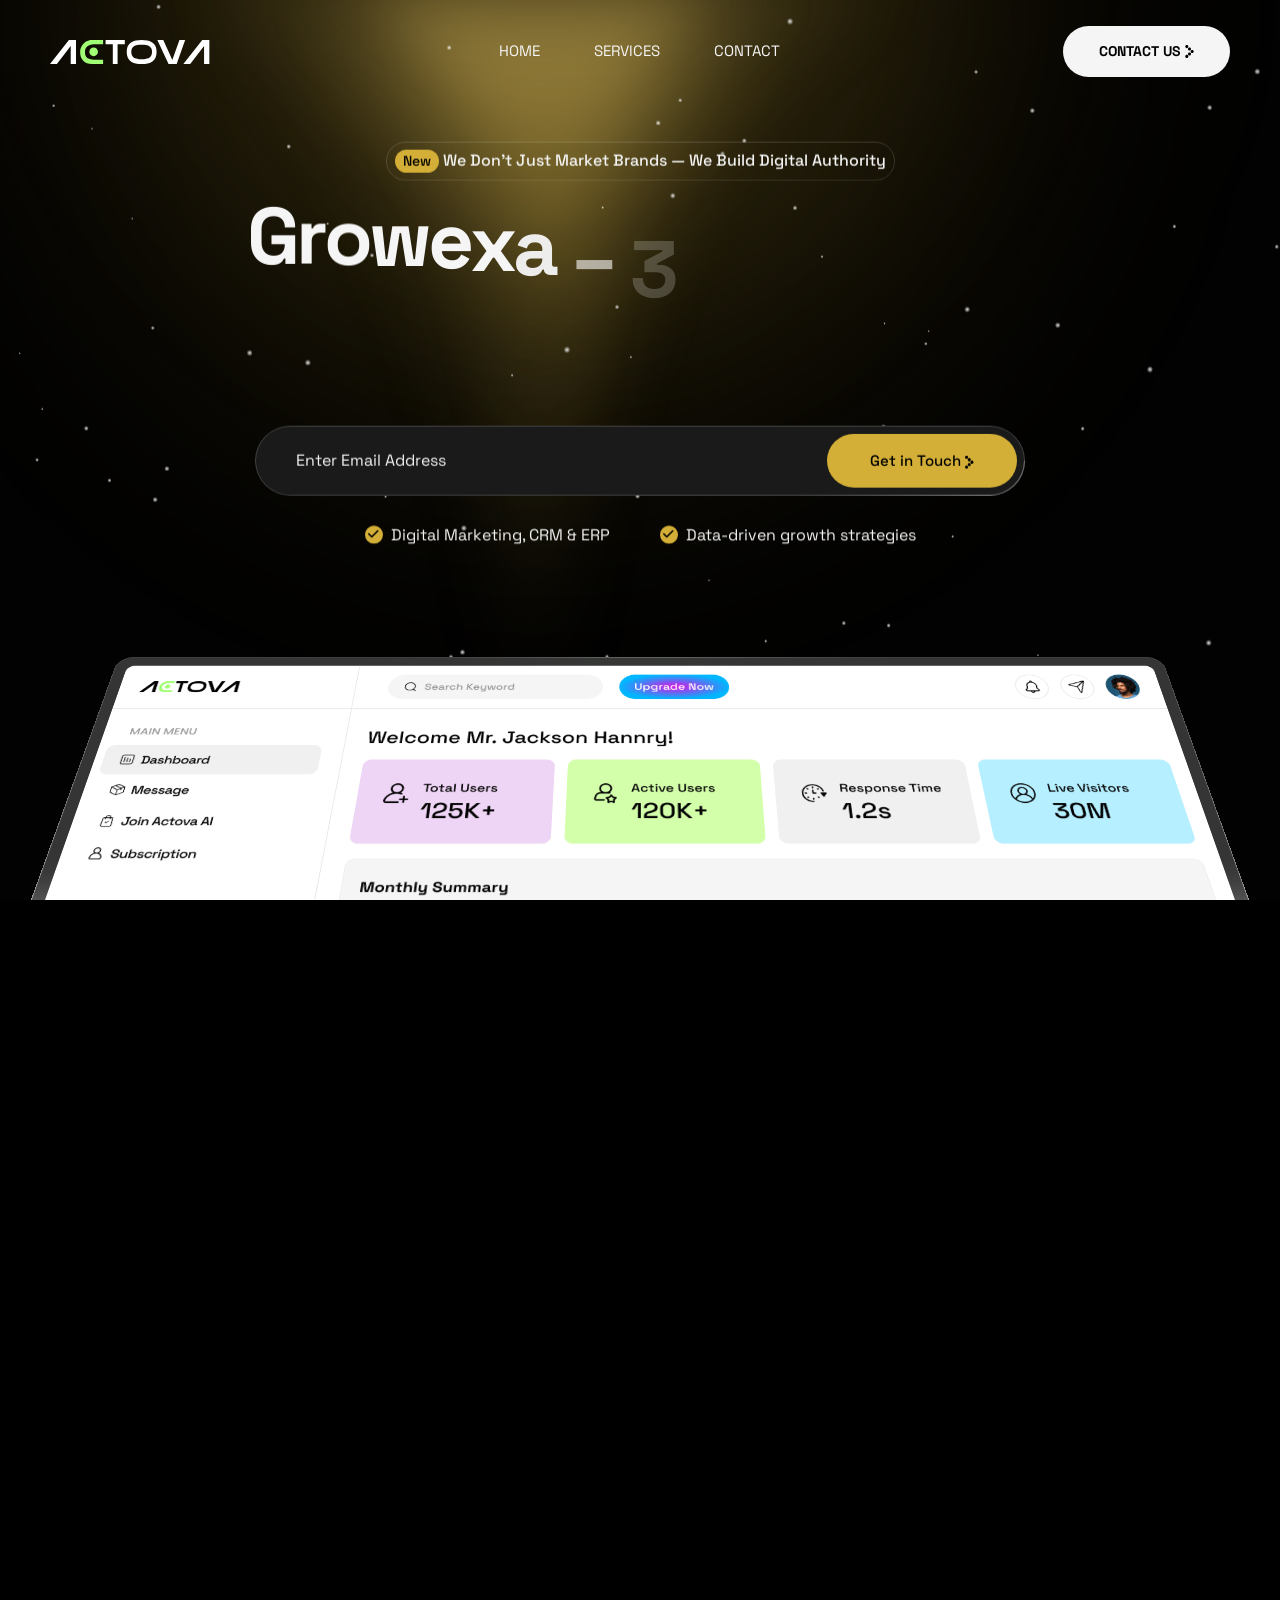
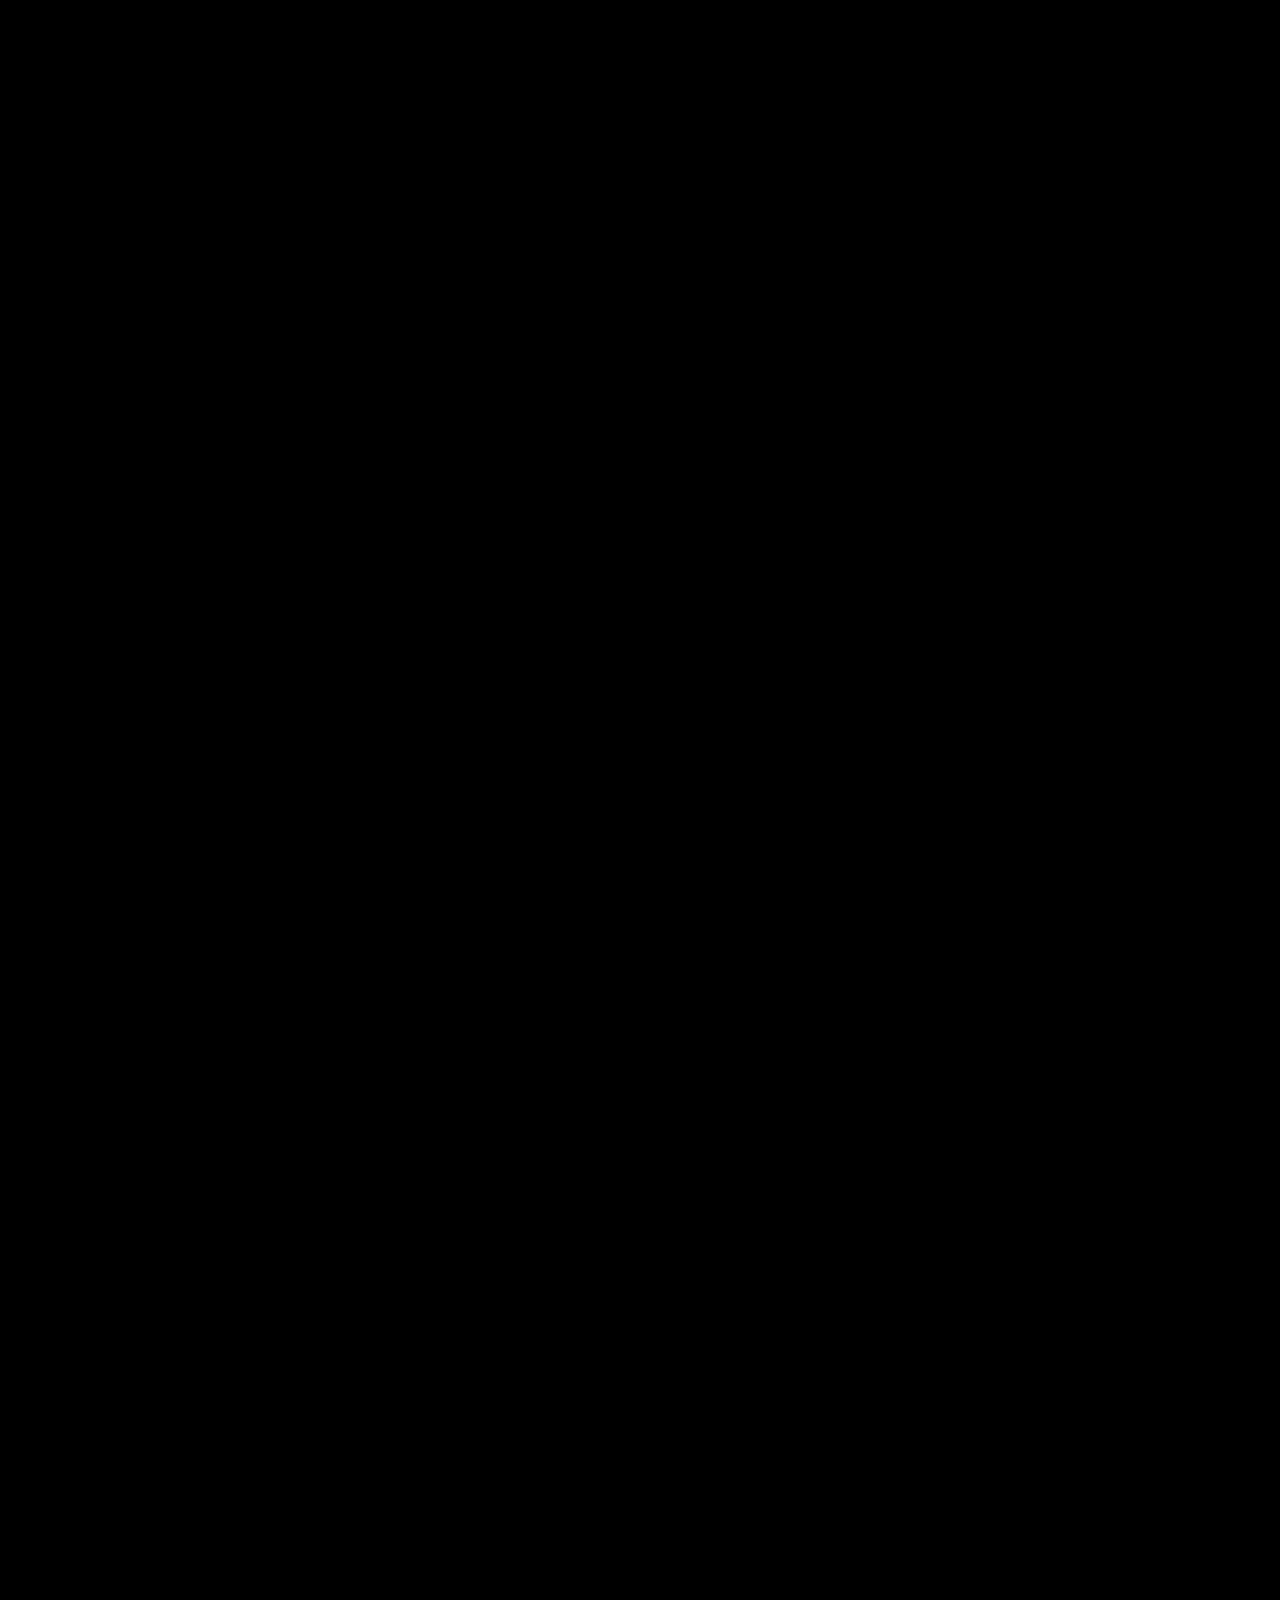
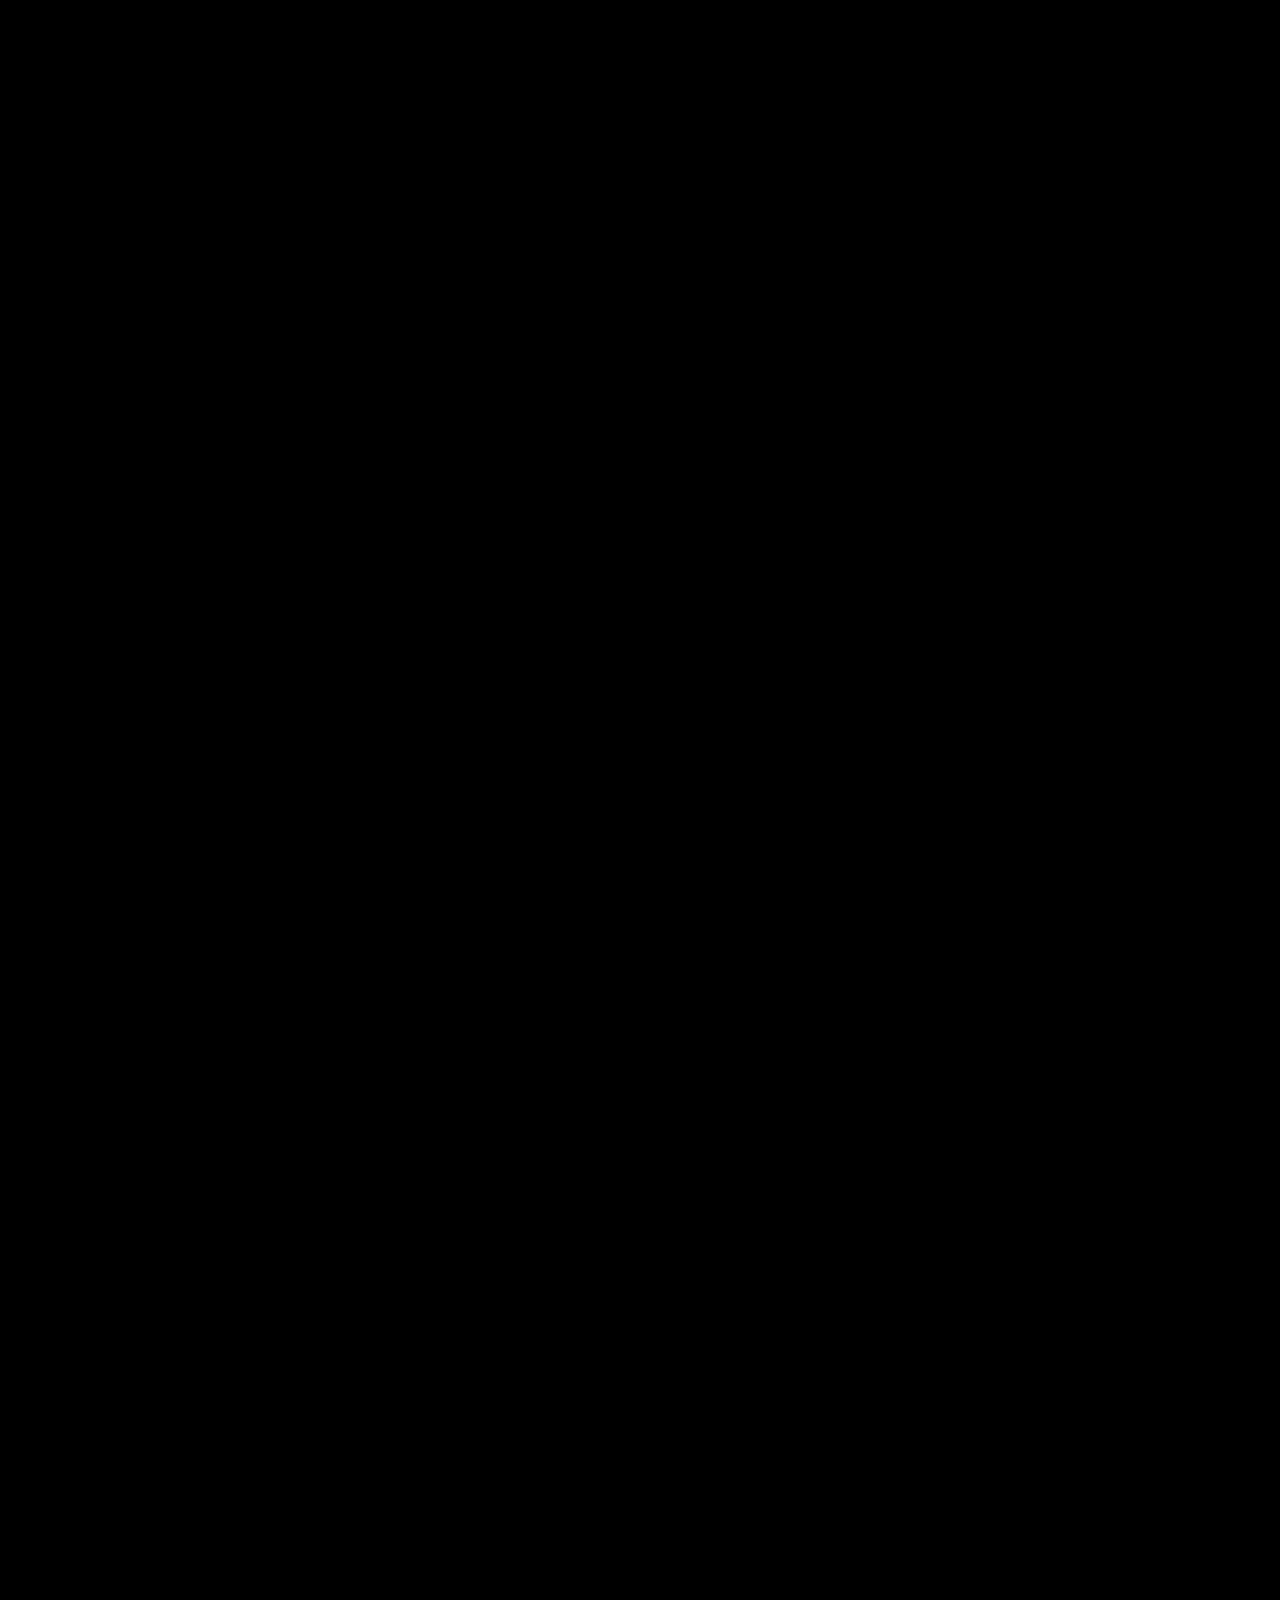
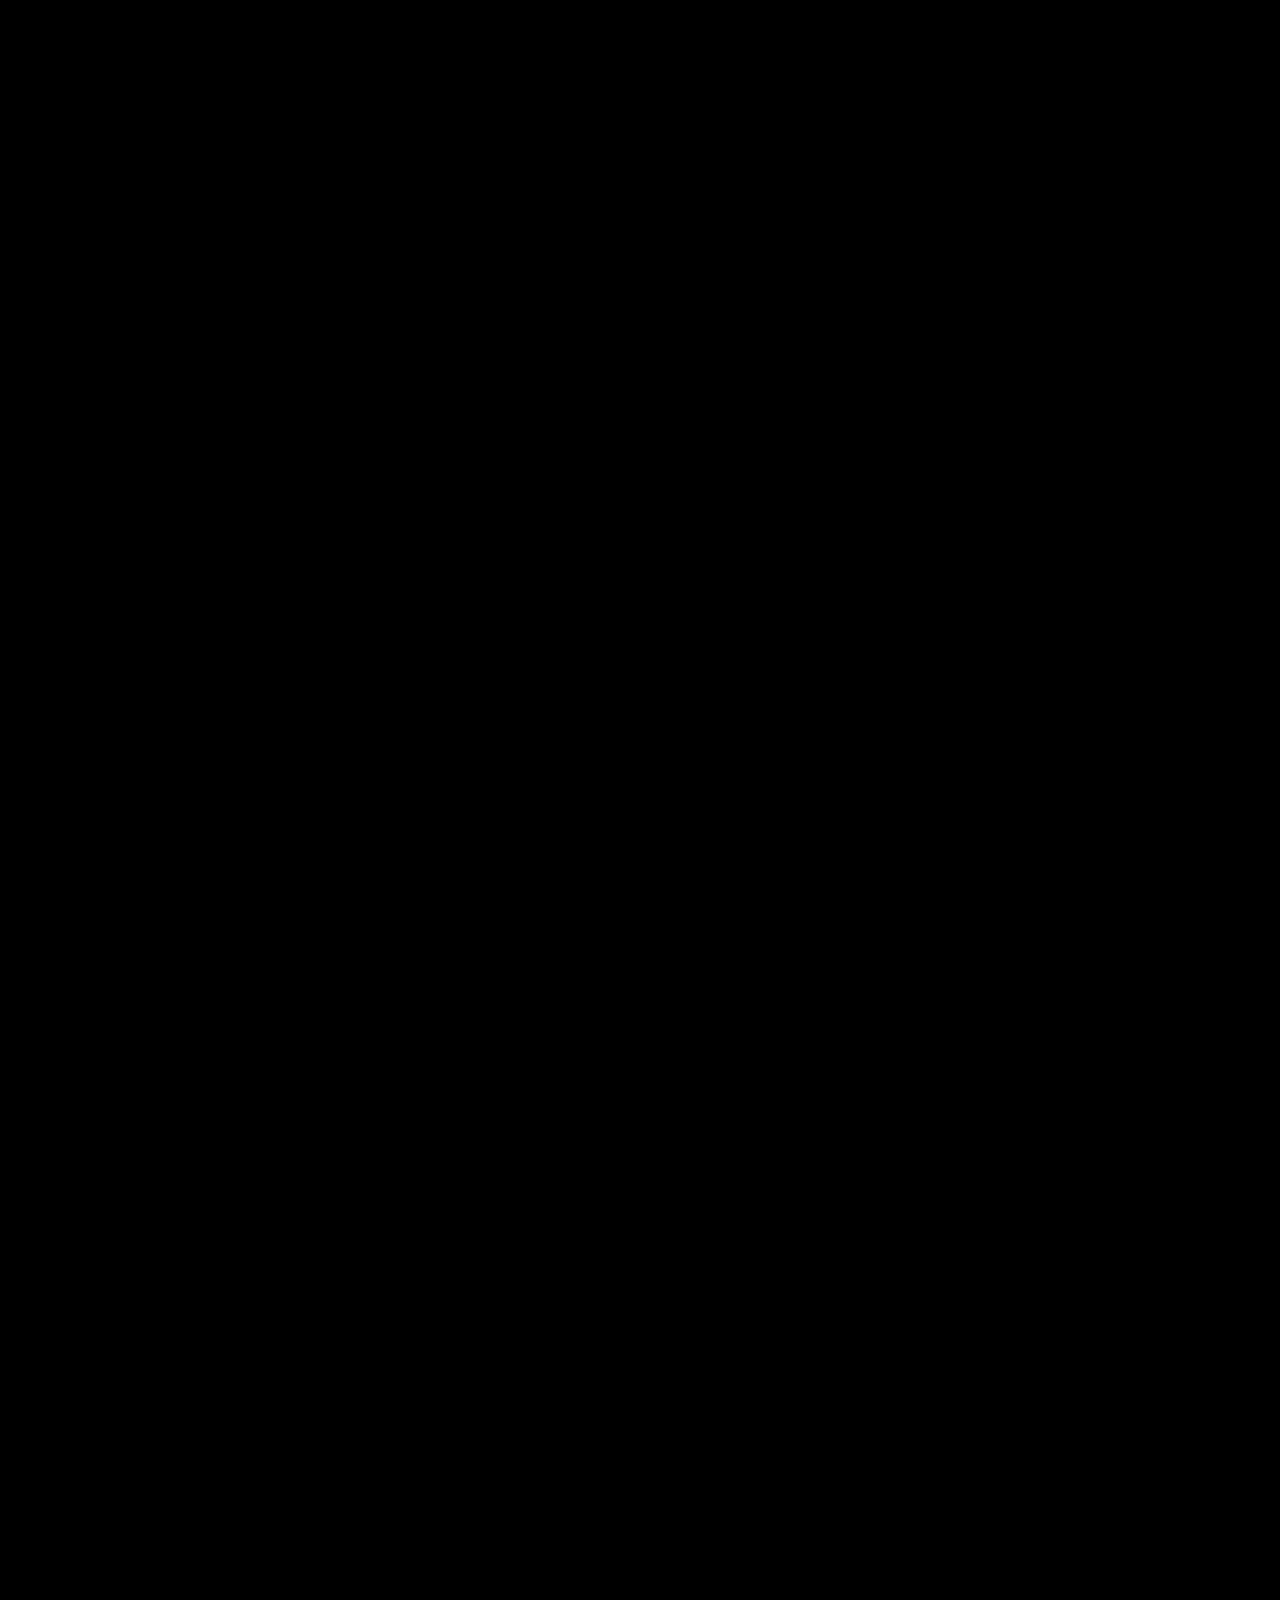
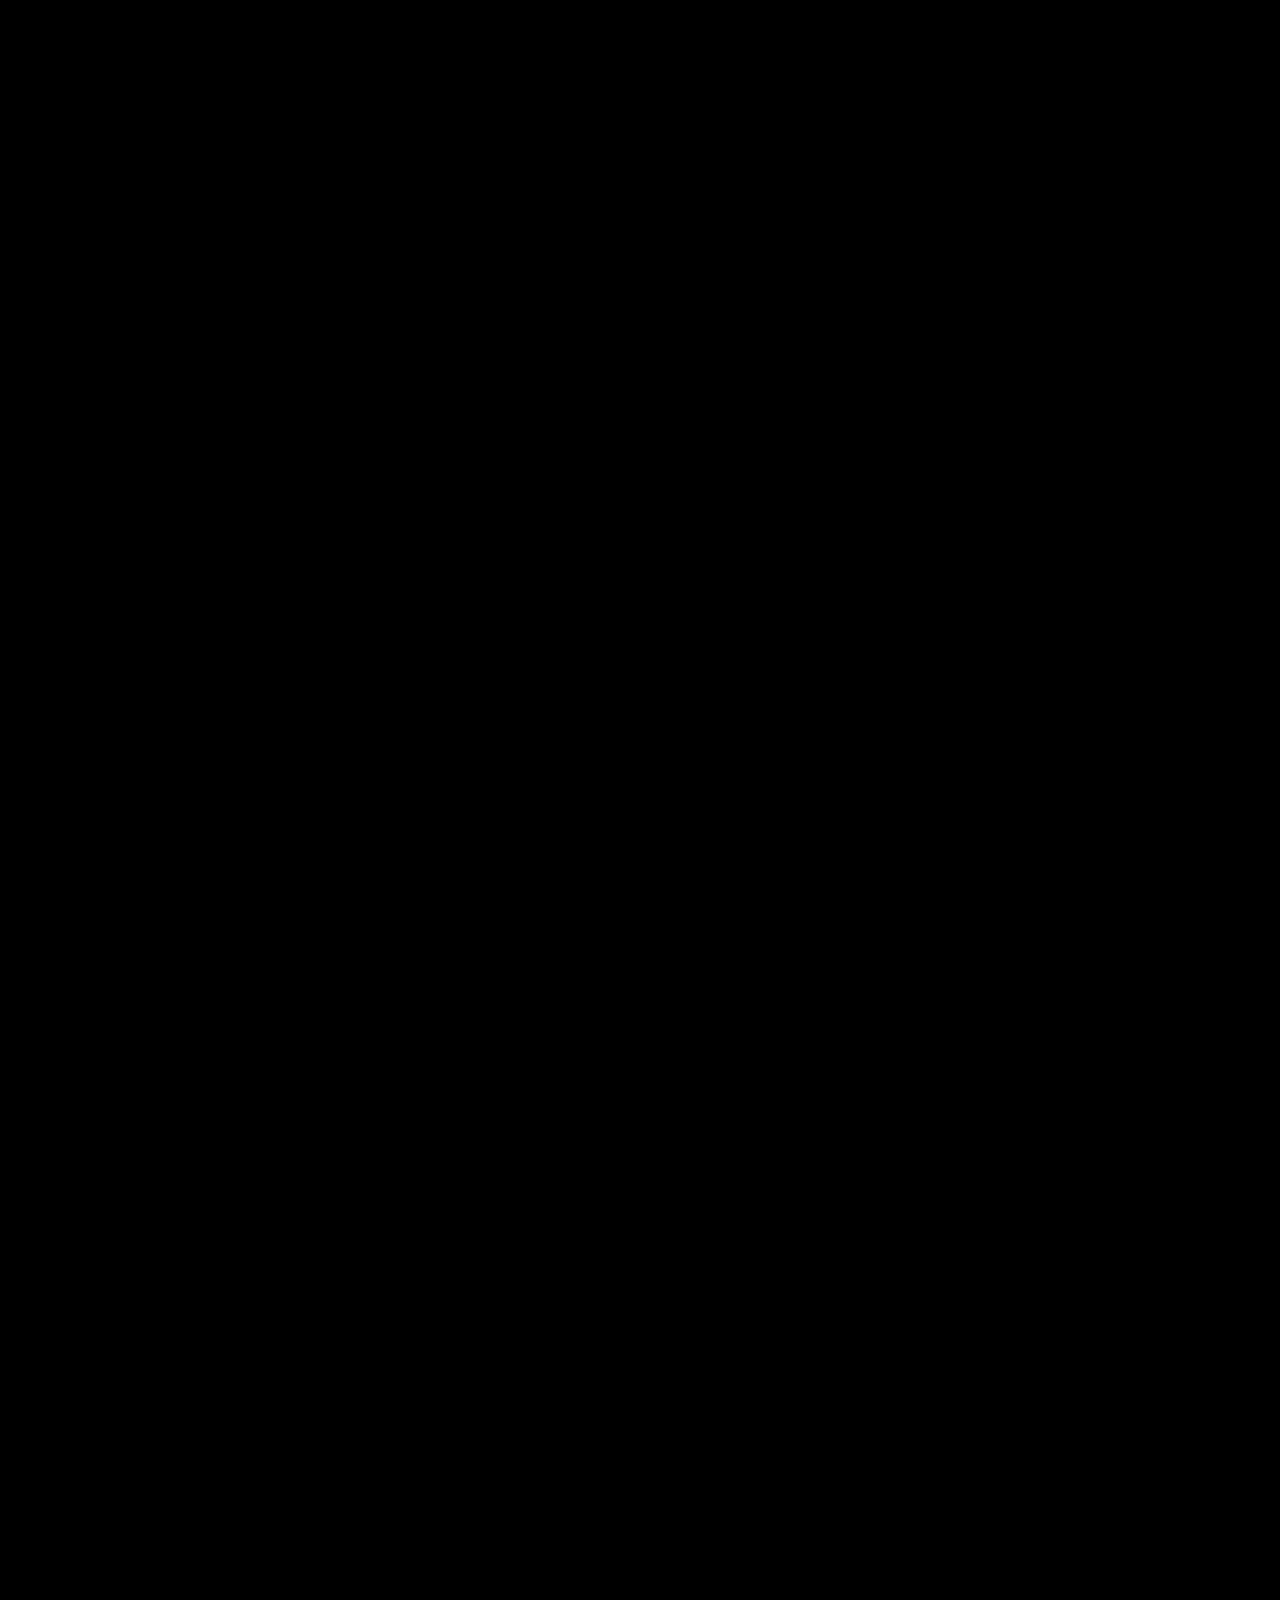
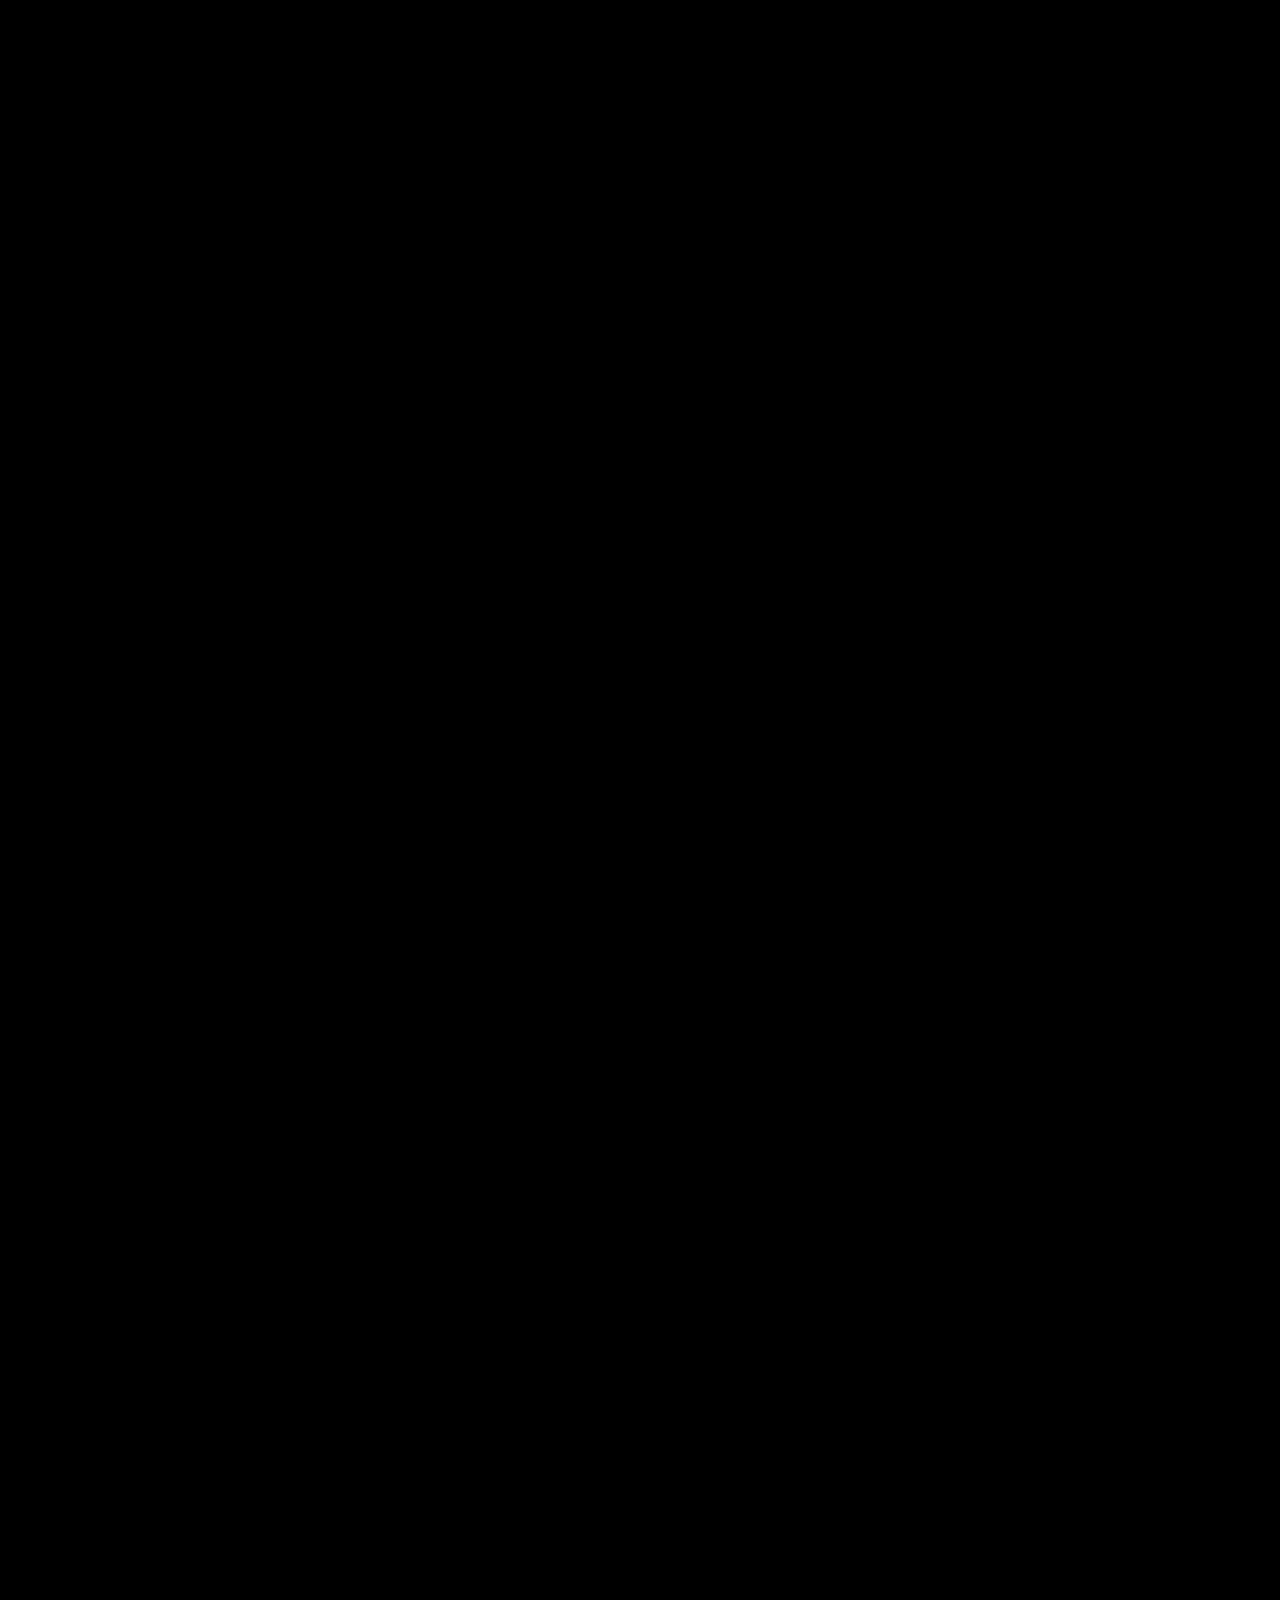
==== commit 79f66334: "replace hardcoded footers with a dynamic loader and centralized footer component" ====
--- a/index.html
+++ b/index.html
@@ -32,10 +32,7 @@
 
 
 
-    <!-- Scroll to top -->
-    <button id="scroll_top" class="scroll--top">
-        <i class="fa-solid fa-arrow-up"></i>
-    </button>
+
 
     <!-- header placeholder -->
     <div id="header-placeholder"></div>
@@ -1147,106 +1144,15 @@
             </section>
             <!-- FAQ area end -->
 
-
-            <!-- Footer area start -->
-            <footer class="tp-footer-area tp-footer5-area pt-110">
-                <div class="tp-footer-inner">
-                    <div class="tp-container-1715">
-                        <div class="tp-footer-top-2">
-                            <div class="tp-footer-widget logo-widget">
-                                <img src="assets/images/logo/logo.svg" alt="Footer Logo">
-                                <p>Growexa – Your Digital Growth & Automation Partner</p>
-                                <ul class="tp-social-media">
-                                    <li>
-                                        <a href="#">
-                                            <i class="fa-brands fa-facebook-f"></i>
-                                        </a>
-                                    </li>
-                                    <li>
-                                        <a href="#">
-                                            <i class="fa-brands fa-twitter"></i>
-                                        </a>
-                                    </li>
-                                    <li>
-                                        <a href="#">
-                                            <i class="fa-brands fa-linkedin-in"></i>
-                                        </a>
-                                    </li>
-                                    <li>
-                                        <a href="#">
-                                            <i class="fa-brands fa-pinterest-p"></i>
-                                        </a>
-                                    </li>
-                                </ul>
-                            </div>
-                            <div class="tp-footer-widget quick-link-widget">
-                                <h2 class="title-2">Quick Link</h2>
-                                <ul>
-                                    <li><a href="#">Company</a></li>
-                                    <li><a href="service.html">Features</a></li>
-                                    <li><a href="#">Integrations</a></li>
-                                    <li><a href="#">Case Study</a></li>
-                                    <li><a href="#">Career</a></li>
-                                    <li><a href="contact.html">Contact Us</a></li>
-                                </ul>
-                            </div>
-                            <div class="tp-footer-widget quick-link-widget">
-                                <h2 class="title-2">Resources</h2>
-                                <ul>
-                                    <li><a href="#">News & Insight</a></li>
-                                    <li><a href="#">Faq & Help</a></li>
-                                    <li><a href="#">Documentation</a></li>
-                                    <li><a href="#">Affiliate Program</a></li>
-                                    <li><a href="#">Terms & Conditions</a></li>
-                                    <li><a href="#">Privacy & Policy</a></li>
-                                </ul>
-                            </div>
-                            <div class="tp-footer-widget newsletter-widget">
-                                <h2 class="title-2">Newsletter</h2>
-                                <form action="#">
-                                    <input type="text" placeholder="Email Address">
-                                    <button type="submit" class="submit"><i class="fa-solid fa-paper-plane"></i></button>
-                                </form>
-                                <div class="tp-user-box-2">
-                                    <div class="images">
-                                        <img src="assets/images/about/man-2.png" alt="User">
-                                        <img src="assets/images/about/man.png" alt="User">
-                                        <span class="total">
-                                            <svg width="16" height="16" viewBox="0 0 16 16" fill="none"
-                                                xmlns="http://www.w3.org/2000/svg">
-                                                <path d="M8.5 7.5H16V8.5H8.5V16H7.5V8.5H0V7.5H7.5V0H8.5V7.5Z"
-                                                    fill="#020202" />
-                                            </svg>
-                                        </span>
-                                    </div>
-                                    <div class="text">
-                                        <p>Join Our <span>12K+</span> Community</p>
-                                    </div>
-                                </div>
-                            </div>
-                        </div>
-                    </div>
-
-                    <div class="tp-footer-bottom-wrap-2">
-                        <div class="tp-container-1715">
-                            <div class="tp-footer-bottom-2">
-                                <p class="tp-footer-copyright-2">&copy; 2026 <a href="#">Durgesh Sonar</a>. All Rights
-                                    Reserved. Design and development by Durgesh Sonar.</p>
-                            </div>
-                        </div>
-                    </div>
-                </div>
-
-                <img src="assets/images/home-5/footer-shape.png" alt="Shape" class="shape shape-1">
-                <img src="assets/images/home-5/footer-shape2.png" alt="Shape" class="shape shape-2">
-            </footer>
-            <!-- Footer area end -->
+            <!-- Footer placeholder -->
+            <div id="footer-placeholder"></div>
         </div>
     </div>
 
     <!-- All JS Files -->
     <script src="vendor/jquery/jquery-3.7.1.min.js"></script>
     <script src="assets/js/header-loader.js"></script>
+    <script src="assets/js/footer-loader.js"></script>
     <script src="vendor/bootstrap/bootstrap.bundle.min.js"></script>
     <script src="vendor/meanmenu/jquery.meanmenu.min.js"></script>
     <script src="vendor/swiper/swiper-bundle.min.js"></script>
--- a/assets/css/style.css
+++ b/assets/css/style.css
@@ -318,6 +318,161 @@
     filter: brightness(0) !important;
 }
 
+/* Premium 3-Column Horizontal Footer */
+.tp-footer-area-premium {
+    background-color: var(--black) !important;
+    padding: 60px 0 40px;
+    border-top: 1px solid rgba(212, 175, 55, 0.1);
+    position: relative;
+    z-index: 10;
+}
+
+.tp-footer-row {
+    display: flex;
+    align-items: center;
+    justify-content: space-between;
+    flex-wrap: wrap;
+    gap: 30px;
+}
+
+.tp-footer-col {
+    flex: 1;
+}
+
+.tp-footer-col.left {
+    display: flex;
+    justify-content: flex-start;
+}
+
+.tp-footer-col.center {
+    display: flex;
+    justify-content: center;
+    text-align: center;
+}
+
+.tp-footer-col.right {
+    display: flex;
+    justify-content: flex-end;
+}
+
+.footer-links {
+    list-style: none;
+    padding: 0;
+    margin: 0;
+    display: flex;
+    gap: 40px;
+}
+
+.footer-links li a {
+    color: var(--white-soft);
+    font-size: 16px;
+    font-weight: 500;
+    transition: all 0.3s ease;
+    text-decoration: none;
+    position: relative;
+}
+
+.footer-links li a:hover {
+    color: var(--gold-primary);
+}
+
+.footer-links li a::after {
+    content: '';
+    position: absolute;
+    bottom: -5px;
+    left: 0;
+    width: 0;
+    height: 1px;
+    background-color: var(--gold-primary);
+    transition: all 0.3s ease;
+}
+
+.footer-links li a:hover::after {
+    width: 100%;
+}
+
+.copyright-text {
+    color: var(--gray-soft);
+    font-size: 14px;
+    margin: 0;
+}
+
+.back-to-top-btn {
+    background: transparent;
+    border: none;
+    color: var(--white-soft);
+    font-size: 16px;
+    font-weight: 500;
+    display: flex;
+    align-items: center;
+    gap: 10px;
+    cursor: pointer;
+    transition: all 0.3s ease;
+    padding: 0;
+}
+
+.back-to-top-btn .icon {
+    display: flex;
+    align-items: center;
+    justify-content: center;
+    width: 30px;
+    height: 30px;
+    border: 1px solid rgba(255, 255, 255, 0.1);
+    border-radius: 50%;
+    transition: all 0.3s ease;
+}
+
+.back-to-top-btn:hover {
+    color: var(--gold-primary);
+}
+
+.back-to-top-btn:hover .icon {
+    border-color: var(--gold-primary);
+    background-color: var(--gold-primary);
+    color: var(--black);
+    transform: translateY(-5px);
+}
+
+/* Responsive Footer */
+@media (max-width: 1199px) {
+    .footer-links {
+        gap: 25px;
+    }
+}
+
+@media (max-width: 991px) {
+    .tp-footer-row {
+        flex-direction: column;
+        text-align: center;
+        gap: 40px;
+    }
+    
+    .tp-footer-col {
+        flex: none;
+        width: 100%;
+        justify-content: center !important;
+    }
+    
+    .tp-footer-col.center {
+        order: 3;
+    }
+    
+    .tp-footer-col.left {
+        order: 1;
+    }
+    
+    .tp-footer-col.right {
+        order: 2;
+    }
+}
+
+@media (max-width: 575px) {
+    .footer-links {
+        flex-direction: column;
+        gap: 15px;
+    }
+}
+
 .tp-how-work-step .title,
 .tp-how-work-step p {
     color: var(--white-soft) !important;
